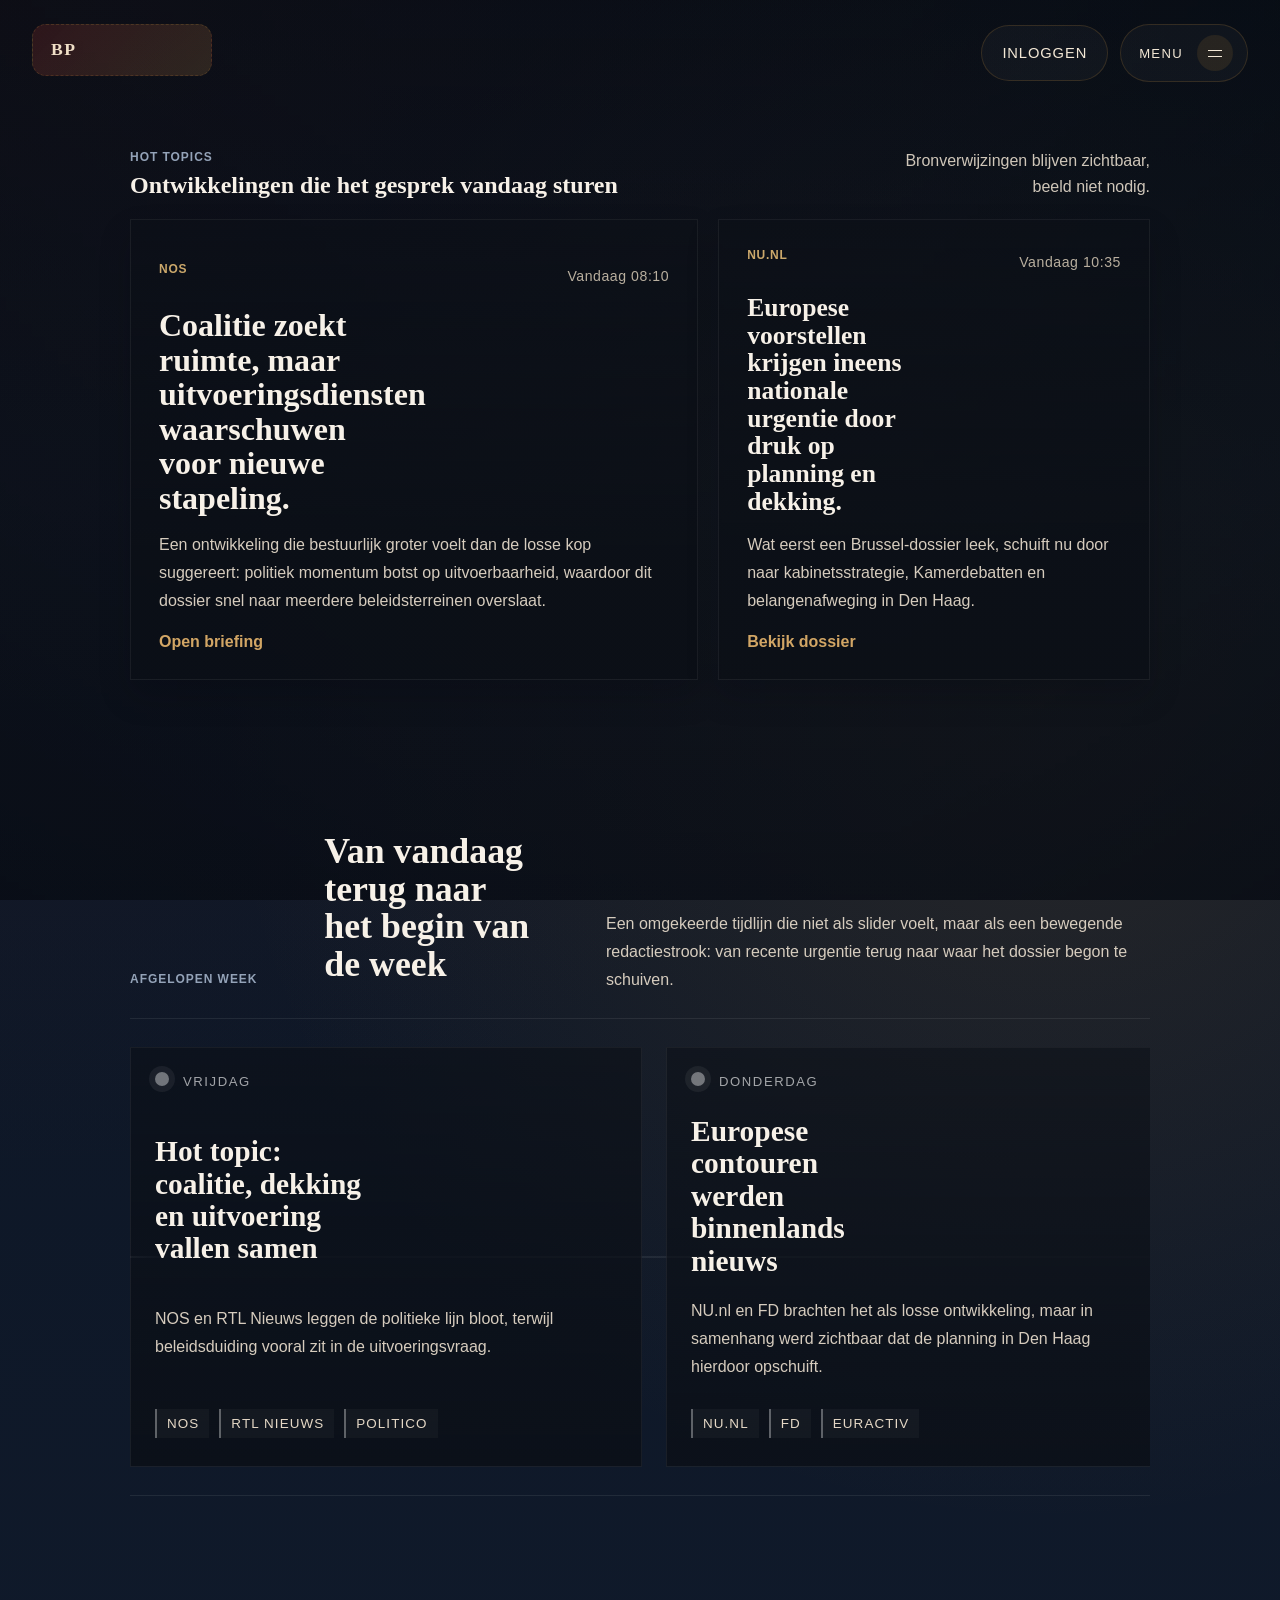
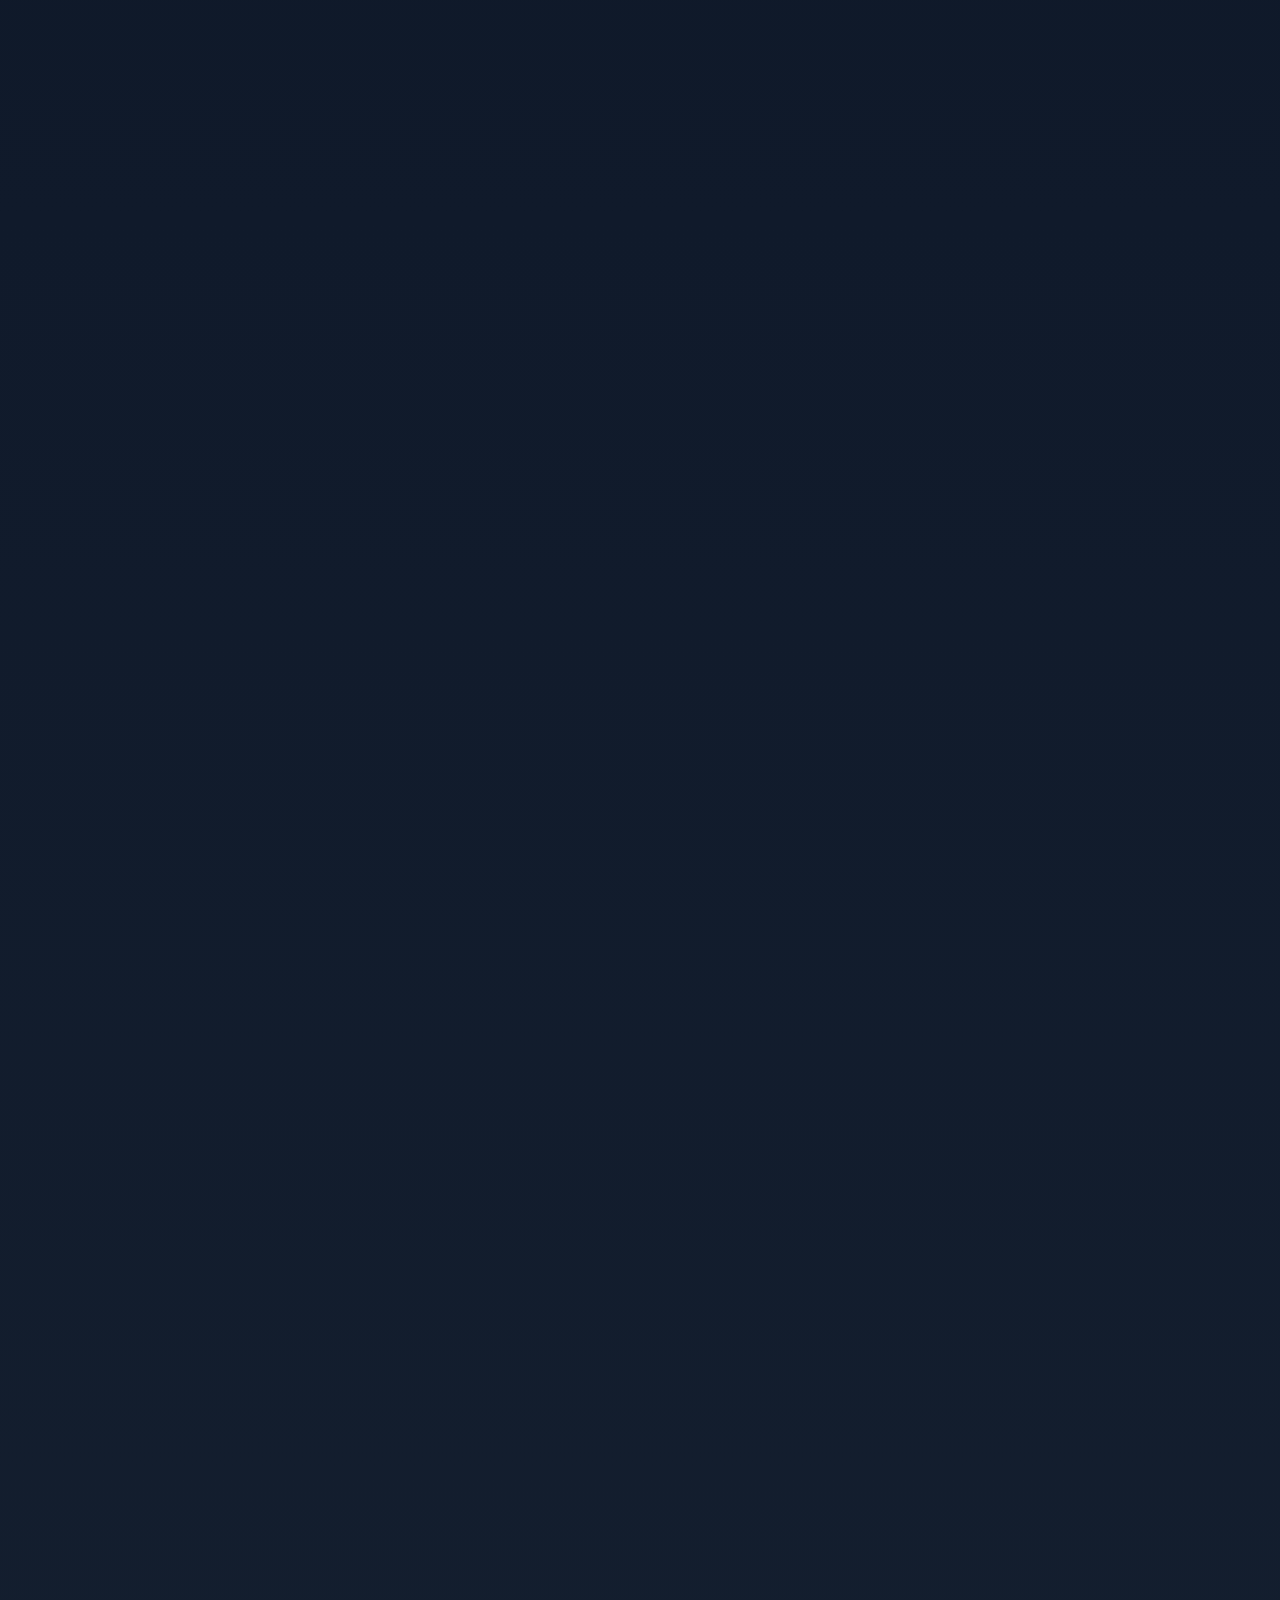
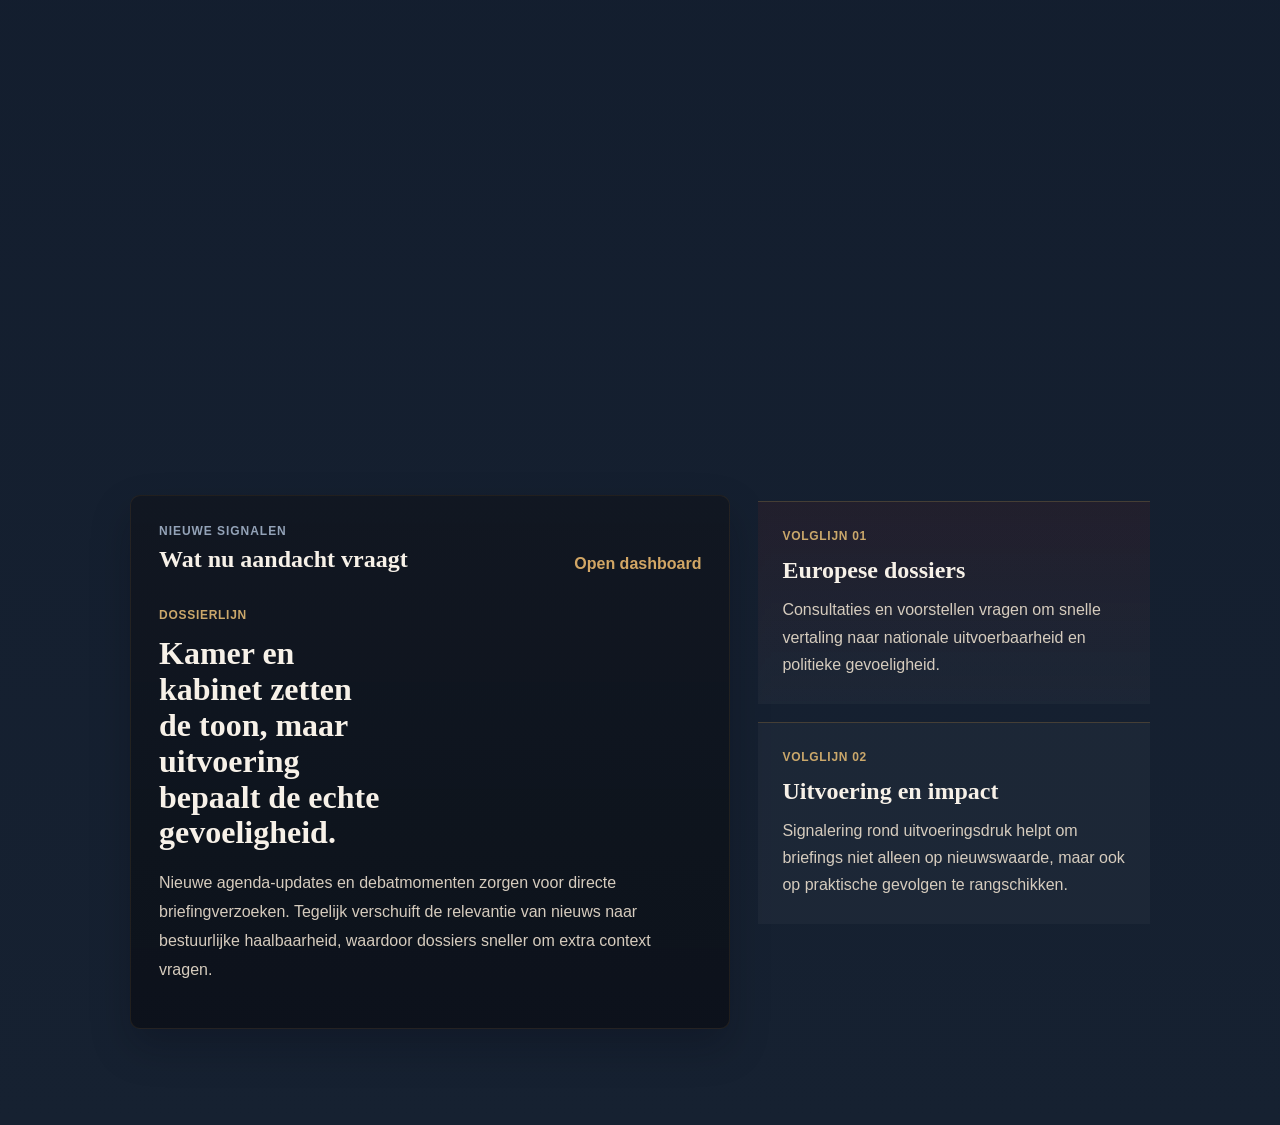
==== index.html @ 10f9e34f "Change video homepage background" ====
<!DOCTYPE html>
<html lang="nl">
<head>
    <meta charset="UTF-8">
    <meta name="viewport" content="width=device-width, initial-scale=1.0">
    <title>Beleidsbriefingplatform</title>
    <link rel="stylesheet" href="css/style.css">
</head>

<body class="homepage" data-auth="logged-out">

<div class="homepage-splash" aria-hidden="true" data-homepage-splash>
    <div class="homepage-splash-mark">B</div>
    <p class="homepage-splash-title">Beleidsbriefing</p>
    <p class="homepage-splash-subtitle">Sneller zien wat beweegt in beleid, bestuur en politiek.</p>
</div>

<div class="video-background" aria-hidden="true">
    <video class="video-background-media" autoplay muted loop playsinline>
        <source src="assets/homepage-white-interactive-background.mp4" type="video/mp4">
    </video>
</div>

<div class="homepage-topbar">
    <a class="site-logo-slot homepage-brand" href="index.html" aria-label="Home"></a>
    <div class="homepage-topbar-actions">
        <a class="topbar-link login-link" href="onboarding/" data-auth-link="logged-out">Inloggen</a>
        <a class="topbar-link" href="dashboard.html" data-auth-link="logged-in">Dashboard</a>
        <button class="menu-toggle" type="button" aria-expanded="false" aria-controls="site-menu" aria-label="Open menu" data-menu-toggle>
            <span class="menu-toggle-label">Menu</span>
            <span class="menu-toggle-icon" aria-hidden="true">
                <span></span>
                <span></span>
            </span>
        </button>
    </div>
</div>

<div class="site-menu-overlay" id="site-menu" aria-hidden="true" data-site-menu>
    <div class="site-menu-shell">
        <div class="site-menu-topbar">
            <p class="site-menu-kicker">Navigatie</p>
            <button class="site-menu-close" type="button" aria-label="Sluit menu" data-menu-close>Sluiten</button>
        </div>

        <nav class="site-menu-nav" aria-label="Hoofdmenu">
            <a href="index.html" aria-current="page">Home</a>
            <a href="dashboard.html">Dashboard</a>
            <a href="briefings/">Briefings</a>
            <a href="topics/">Thema's</a>
            <a href="about/">Over ons</a>
            <a href="onboarding/">Profiel</a>
        </nav>

        <div class="site-menu-footer">
            <p>Beleidsbriefing voor professionals die sneller verbanden willen zien.</p>
            <a class="button login-link" href="onboarding/" data-auth-link="logged-out">Inloggen</a>
            <a class="button" href="dashboard.html" data-auth-link="logged-in">Dashboard</a>
        </div>
    </div>
</div>

<div class="homepage-shell">
    <main class="homepage-main">

        <section class="hot-topics" aria-labelledby="hot-topics-heading">
            <div class="section-atmosphere" aria-hidden="true">
                <span class="section-smoke section-smoke-a"></span>
                <span class="section-smoke section-smoke-b"></span>
                <span class="section-beam section-beam-a"></span>
                <span class="section-beam section-beam-b"></span>
            </div>
            <div class="section-heading hot-topics-heading">
                <div>
                    <p class="eyebrow">Hot topics</p>
                    <h2 id="hot-topics-heading">Ontwikkelingen die het gesprek vandaag sturen</h2>
                </div>
                <p class="hot-topics-note">Bronverwijzingen blijven zichtbaar, beeld niet nodig.</p>
            </div>

            <div class="hot-topics-grid">
                <article class="hot-topic hot-topic-primary">
                    <div class="hot-topic-meta">
                        <span class="card-tag">NOS</span>
                        <span class="source-time">Vandaag 08:10</span>
                    </div>
                    <h3>Coalitie zoekt ruimte, maar uitvoeringsdiensten waarschuwen voor nieuwe stapeling.</h3>
                    <p>
                        Een ontwikkeling die bestuurlijk groter voelt dan de losse kop suggereert:
                        politiek momentum botst op uitvoerbaarheid, waardoor dit dossier snel
                        naar meerdere beleidsterreinen overslaat.
                    </p>
                    <a href="briefings/">Open briefing</a>
                </article>

                <article class="hot-topic">
                    <div class="hot-topic-meta">
                        <span class="card-tag">NU.nl</span>
                        <span class="source-time">Vandaag 10:35</span>
                    </div>
                    <h3>Europese voorstellen krijgen ineens nationale urgentie door druk op planning en dekking.</h3>
                    <p>
                        Wat eerst een Brussel-dossier leek, schuift nu door naar kabinetsstrategie,
                        Kamerdebatten en belangenafweging in Den Haag.
                    </p>
                    <a class="text-link" href="topics/">Bekijk dossier</a>
                </article>
            </div>
        </section>

        <section class="week-timeline-section" aria-labelledby="week-timeline-heading" data-horizontal-section>
            <div class="section-atmosphere section-atmosphere-timeline" aria-hidden="true">
                <span class="section-smoke section-smoke-c"></span>
                <span class="section-smoke section-smoke-d"></span>
                <span class="section-beam section-beam-c"></span>
                <span class="section-beam section-beam-d"></span>
            </div>
            <div class="week-timeline-sticky">
                <div class="week-timeline-intro">
                    <p class="eyebrow">Afgelopen week</p>
                    <h2 id="week-timeline-heading">Van vandaag terug naar het begin van de week</h2>
                    <p>
                        Een omgekeerde tijdlijn die niet als slider voelt, maar als een bewegende
                        redactiestrook: van recente urgentie terug naar waar het dossier begon te schuiven.
                    </p>
                </div>

                <div class="week-timeline-window">
                    <div class="week-timeline-track" data-horizontal-track>
                        <article class="timeline-day timeline-day-current">
                            <span class="timeline-day-label">Vrijdag</span>
                            <h3>Hot topic: coalitie, dekking en uitvoering vallen samen</h3>
                            <p>
                                NOS en RTL Nieuws leggen de politieke lijn bloot, terwijl beleidsduiding
                                vooral zit in de uitvoeringsvraag.
                            </p>
                            <ul class="timeline-sources">
                                <li>NOS</li>
                                <li>RTL Nieuws</li>
                                <li>Politico</li>
                            </ul>
                        </article>

                        <article class="timeline-day">
                            <span class="timeline-day-label">Donderdag</span>
                            <h3>Europese contouren werden binnenlands nieuws</h3>
                            <p>
                                NU.nl en FD brachten het als losse ontwikkeling, maar in samenhang
                                werd zichtbaar dat de planning in Den Haag hierdoor opschuift.
                            </p>
                            <ul class="timeline-sources">
                                <li>NU.nl</li>
                                <li>FD</li>
                                <li>Euractiv</li>
                            </ul>
                        </article>

                        <article class="timeline-day">
                            <span class="timeline-day-label">Woensdag</span>
                            <h3>Nieuwe cijfers veranderden de politieke toon van het debat</h3>
                            <p>
                                Niet de cijfers zelf, maar de interpretatie ervan zorgde voor
                                een ander frame in media, Kamer en departementen.
                            </p>
                            <ul class="timeline-sources">
                                <li>CBS</li>
                                <li>de Volkskrant</li>
                                <li>BNR</li>
                            </ul>
                        </article>

                        <article class="timeline-day">
                            <span class="timeline-day-label">Dinsdag</span>
                            <h3>Uitvoering kwam voor het eerst naar de voorgrond</h3>
                            <p>
                                Een ogenschijnlijk technische update groeide uit tot kantelpunt,
                                omdat de gevolgen voor gemeenten en uitvoering concreter werden.
                            </p>
                            <ul class="timeline-sources">
                                <li>VNG</li>
                                <li>NU.nl</li>
                                <li>NRC</li>
                            </ul>
                        </article>

                        <article class="timeline-day">
                            <span class="timeline-day-label">Maandag</span>
                            <h3>De eerste signalen zaten nog verstopt in verspreide berichtgeving</h3>
                            <p>
                                Los van elkaar klein, maar samen het begin van een dossierbeweging
                                die pas later in de week echt zichtbaar werd.
                            </p>
                            <ul class="timeline-sources">
                                <li>ANP</li>
                                <li>NOS</li>
                                <li>EU Observer</li>
                            </ul>
                        </article>
                    </div>
                </div>
            </div>
        </section>

        <section class="coverage-layout" aria-labelledby="updates-heading">
            <div class="coverage-main content-panel">
                <div class="section-heading">
                    <div>
                        <p class="eyebrow">Nieuwe signalen</p>
                        <h2 id="updates-heading">Wat nu aandacht vraagt</h2>
                    </div>
                    <a class="text-link" href="dashboard.html">Open dashboard</a>
                </div>

                <article class="coverage-feature">
                    <span class="card-tag">Dossierlijn</span>
                    <h3>Kamer en kabinet zetten de toon, maar uitvoering bepaalt de echte gevoeligheid.</h3>
                    <p>
                        Nieuwe agenda-updates en debatmomenten zorgen voor directe briefingverzoeken.
                        Tegelijk verschuift de relevantie van nieuws naar bestuurlijke haalbaarheid,
                        waardoor dossiers sneller om extra context vragen.
                    </p>
                </article>
            </div>

            <aside class="coverage-rail" aria-label="Volglijnen">
                <article class="rail-item rail-item-accent">
                    <span class="card-tag">Volglijn 01</span>
                    <h3>Europese dossiers</h3>
                    <p>
                        Consultaties en voorstellen vragen om snelle vertaling naar nationale
                        uitvoerbaarheid en politieke gevoeligheid.
                    </p>
                </article>

                <article class="rail-item">
                    <span class="card-tag">Volglijn 02</span>
                    <h3>Uitvoering en impact</h3>
                    <p>
                        Signalering rond uitvoeringsdruk helpt om briefings niet alleen op
                        nieuwswaarde, maar ook op praktische gevolgen te rangschikken.
                    </p>
                </article>
            </aside>
        </section>

    </main>
</div>

<aside class="personal-sidebar floating-feed-panel" aria-hidden="true" data-feed-panel>
    <div class="sidebar-header">
        <div>
            <p class="eyebrow">Persoonlijke modus</p>
            <h2>Jouw feed</h2>
        </div>
        <button class="icon-button" type="button" aria-label="Zijbalk sluiten" data-feed-close>Sluiten</button>
    </div>

    <section class="sidebar-section">
        <h3>Filters</h3>
        <div class="filter-pills">
            <button type="button" class="pill active">Klimaat</button>
            <button type="button" class="pill">Zorg</button>
            <button type="button" class="pill">Digitale overheid</button>
            <button type="button" class="pill">Europa</button>
        </div>
    </section>

    <section class="sidebar-section">
        <h3>Snelle briefing</h3>
        <p>Start direct een compacte briefing op basis van je laatst gevolgde dossiers.</p>
        <a class="button" href="briefings/">Maak snelle briefing</a>
    </section>

    <section class="sidebar-section">
        <h3>Persoonlijke signalen</h3>
        <ul class="sidebar-list">
            <li>3 nieuwe updates over circulaire economie</li>
            <li>1 Kamerbrief gemarkeerd als hoge prioriteit</li>
            <li>2 Europese consultaties sluiten deze week</li>
        </ul>
    </section>
</aside>

<script src="js/app.js"></script>
</body>
</html>
---- css/style.css ----
/* ===== Base ===== */

* {
    box-sizing: border-box;
}

body {
    font-family: Arial, Helvetica, sans-serif;
    margin: 0;
    background-color: #f5f7fa;
    color: #0f172a;
}

main {
    max-width: 1100px;
    margin: 0 auto;
    padding: 40px;
}

/* ===== Header / Navigation ===== */

header {
    background-color: rgba(15, 23, 42, 0.82);
    color: white;
    padding: 18px 40px;
}

.site-header {
    position: sticky;
    top: 0;
    z-index: 20;
    backdrop-filter: blur(14px);
    -webkit-backdrop-filter: blur(14px);
    border-bottom: 1px solid rgba(148, 163, 184, 0.18);
    box-shadow: 0 10px 30px rgba(15, 23, 42, 0.16);
}

.site-header-inner {
    max-width: 1280px;
    margin: 0 auto;
    display: flex;
    justify-content: space-between;
    gap: 24px;
    align-items: center;
    flex-wrap: wrap;
}

.site-logo-slot,
.header-actions {
    flex: 0 0 180px;
}

.site-logo-slot {
    display: block;
    width: 180px;
    height: 52px;
    border-radius: 14px;
    border: 1px dashed rgba(148, 163, 184, 0.24);
    background: rgba(255, 255, 255, 0.04);
}

header h1 {
    margin: 0;
}

.main-nav {
    flex: 1 1 420px;
    display: flex;
    flex-wrap: wrap;
    justify-content: center;
    gap: 18px;
    margin-top: 0;
}

.main-nav a {
    color: #dbe7f7;
    text-decoration: none;
    font-weight: 500;
    padding: 8px 0;
    position: relative;
}

.main-nav a::after {
    content: "";
    position: absolute;
    left: 0;
    right: 0;
    bottom: 2px;
    height: 1px;
    background: rgba(191, 219, 254, 0.9);
    transform: scaleX(0);
    transform-origin: center;
    transition: transform 0.2s ease;
}

.main-nav a:hover::after,
.main-nav a[aria-current="page"]::after {
    transform: scaleX(1);
}

.header-actions {
    display: flex;
    align-items: center;
    justify-content: flex-end;
    gap: 12px;
}

.eyebrow {
    margin: 0 0 8px;
    text-transform: uppercase;
    letter-spacing: 0.08em;
    font-size: 12px;
    font-weight: 700;
    color: #94a3b8;
}

/* ===== Buttons ===== */

.button {
    display: inline-block;
    background: #0f172a;
    color: white;
    padding: 12px 20px;
    border-radius: 999px;
    text-decoration: none;
    margin-right: 10px;
    border: 1px solid transparent;
    transition: transform 0.2s ease, box-shadow 0.2s ease, background-color 0.2s ease, border-color 0.2s ease;
}

.button.secondary {
    background: rgba(255, 255, 255, 0.08);
    border-color: rgba(148, 163, 184, 0.28);
    color: #e2e8f0;
}

.button:hover {
    transform: translateY(-1px);
    box-shadow: 0 14px 30px rgba(15, 23, 42, 0.12);
}

button.button {
    border: 0;
    cursor: pointer;
    font: inherit;
}

.icon-button {
    border: 0;
    background: transparent;
    color: #2563eb;
    font: inherit;
    cursor: pointer;
    padding: 0;
}

/* ===== Hero Section ===== */

.hero {
    padding: 60px;
    background: white;
    border-radius: 24px;
    margin-bottom: 40px;
}

.hero h2 {
    font-size: 36px;
    margin-top: 0;
    margin-bottom: 15px;
}

.hero p {
    max-width: 700px;
    line-height: 1.5;
}

.hero-buttons {
    margin-top: 20px;
}

/* ===== Features Section ===== */

.features {
    margin-bottom: 40px;
}

.features h2 {
    margin-bottom: 25px;
}

.feature-grid {
    display: grid;
    grid-template-columns: repeat(2, 1fr);
    gap: 25px;
}

.feature {
    background: white;
    padding: 25px;
    border-radius: 10px;
}

.feature h3 {
    margin-top: 0;
}

.about-lede {
    font-size: 1.05rem;
    line-height: 1.75;
    color: #334155;
}

.about-grid {
    display: grid;
    grid-template-columns: repeat(2, minmax(0, 1fr));
    gap: 24px;
    margin-bottom: 40px;
}

.about-card {
    background: white;
    padding: 28px;
    border-radius: 18px;
    border: 1px solid #e2e8f0;
    box-shadow: 0 16px 30px rgba(15, 23, 42, 0.05);
}

.about-card h3 {
    margin-top: 0;
    margin-bottom: 14px;
}

.about-card p {
    margin: 0;
    line-height: 1.7;
    color: #475569;
}

.about-note {
    display: inline-flex;
    align-items: center;
    padding: 8px 14px;
    border-radius: 999px;
    background: #dbeafe;
    color: #1d4ed8;
    font-size: 0.95rem;
    font-weight: 700;
}

/* ===== How It Works ===== */

.how-it-works {
    background: white;
    padding: 40px;
    border-radius: 10px;
    margin-bottom: 40px;
}

.how-it-works h2 {
    margin-top: 0;
}

.how-it-works ol {
    padding-left: 20px;
    line-height: 1.7;
}

/* ===== Call To Action ===== */

.cta {
    background: white;
    padding: 50px;
    border-radius: 10px;
    text-align: center;
    margin-bottom: 40px;
}

.cta h2 {
    margin-top: 0;
}

/* ===== Homepage Layout ===== */

.homepage {
    background:
        radial-gradient(circle at top left, rgba(122, 46, 46, 0.16), transparent 26%),
        radial-gradient(circle at 82% 16%, rgba(176, 126, 55, 0.16), transparent 22%),
        linear-gradient(180deg, #0b1422 0%, #101a2b 42%, #162131 100%);
    color: #e8e1d6;
    min-height: 100vh;
    overflow-x: hidden;
}

.homepage::before {
    content: "";
    position: fixed;
    inset: 0;
    pointer-events: none;
    background:
        linear-gradient(90deg, rgba(255, 255, 255, 0.018) 0, rgba(255, 255, 255, 0.018) 1px, transparent 1px, transparent 56px),
        linear-gradient(180deg, rgba(255, 255, 255, 0.012) 0, rgba(255, 255, 255, 0.012) 1px, transparent 1px, transparent 56px);
    opacity: 0.28;
    z-index: 0;
}

.homepage > * {
    position: relative;
    z-index: 1;
}

.video-background {
    position: fixed;
    inset: 0;
    z-index: 0;
    pointer-events: none;
    overflow: hidden;
}

.video-background::after {
    content: "";
    position: absolute;
    inset: 0;
    background:
        linear-gradient(180deg, rgba(6, 10, 16, 0.58) 0%, rgba(8, 13, 21, 0.62) 24%, rgba(10, 16, 25, 0.66) 56%, rgba(8, 12, 20, 0.74) 100%),
        linear-gradient(90deg, rgba(5, 9, 15, 0.22) 0%, rgba(5, 9, 15, 0.1) 30%, rgba(5, 9, 15, 0.1) 70%, rgba(5, 9, 15, 0.24) 100%);
}

.video-background-media {
    width: 100%;
    height: 100%;
    object-fit: cover;
    object-position: center center;
    filter: saturate(0.2) brightness(0.74) contrast(1.02);
    transform: scale(1.04);
}

.homepage-splash {
    position: fixed;
    inset: 0;
    z-index: 80;
    display: flex;
    align-items: center;
    justify-content: center;
    flex-direction: column;
    gap: 14px;
    background:
        radial-gradient(circle at 50% 35%, rgba(176, 126, 55, 0.14), transparent 20%),
        linear-gradient(180deg, #09111d 0%, #111a29 100%);
    transition: opacity 0.9s ease, visibility 0.9s ease;
}

.homepage-splash.is-hidden {
    opacity: 0;
    visibility: hidden;
}

.homepage-splash-mark {
    width: 96px;
    height: 96px;
    display: flex;
    align-items: center;
    justify-content: center;
    border-radius: 20px;
    font-size: 52px;
    font-weight: 700;
    color: #f8f3eb;
    background: linear-gradient(135deg, #6b1f1f 0%, #b07e37 100%);
    box-shadow: 0 0 0 1px rgba(255, 244, 230, 0.08), 0 26px 60px rgba(0, 0, 0, 0.35);
    animation: splashPulse 1.8s ease-in-out infinite;
}

.homepage-splash-title,
.homepage-splash-subtitle {
    margin: 0;
}

.homepage-splash-title {
    font-size: clamp(1.8rem, 5vw, 2.8rem);
    font-weight: 700;
    letter-spacing: -0.03em;
    color: #f7f1e8;
    font-family: Georgia, "Times New Roman", serif;
}

.homepage-splash-subtitle {
    max-width: 32rem;
    text-align: center;
    color: rgba(232, 225, 214, 0.82);
    line-height: 1.6;
}

.homepage-shell {
    max-width: 1280px;
    padding: 108px 40px 56px;
    display: flex;
    gap: 24px;
    align-items: flex-start;
}

.homepage-main {
    flex: 1;
    min-width: 0;
}

.hero-home {
    display: grid;
    grid-template-columns: minmax(0, 1.45fr) minmax(280px, 0.75fr);
    gap: 52px;
    align-items: end;
    padding: 84px 64px;
    min-height: 520px;
    border: 1px solid rgba(190, 167, 132, 0.16);
    border-radius: 18px;
    background:
        linear-gradient(135deg, rgba(20, 28, 41, 0.98) 0%, rgba(12, 18, 28, 1) 68%, rgba(10, 15, 24, 1) 100%);
    box-shadow: 0 30px 80px rgba(3, 9, 19, 0.45);
    position: relative;
    overflow: hidden;
}

.hero-home::after {
    content: "";
    position: absolute;
    left: 64px;
    top: 56px;
    width: 120px;
    height: 1px;
    background: rgba(176, 126, 55, 0.55);
    pointer-events: none;
}

.hero-copy {
    max-width: 700px;
    display: flex;
    flex-direction: column;
    justify-content: center;
    padding-right: 20px;
}

.hero-home .eyebrow {
    color: #cba86b;
    margin-bottom: 18px;
    letter-spacing: 0.16em;
}

.hero-home h2 {
    font-size: clamp(2.8rem, 4.4vw, 4.5rem);
    line-height: 1.05;
    letter-spacing: -0.035em;
    max-width: 11ch;
    margin-bottom: 24px;
    color: #f7f1e8;
    font-family: Georgia, "Times New Roman", serif;
    font-weight: 700;
}

.hero-home p {
    font-size: 1.1rem;
    line-height: 1.75;
    color: rgba(232, 225, 214, 0.8);
    margin: 0;
    max-width: 42rem;
}

.hero-buttons {
    display: flex;
    flex-wrap: wrap;
    gap: 14px;
    margin-top: 30px;
}

.hero-buttons .button {
    margin-right: 0;
}

.hero-buttons .button.secondary {
    background: rgba(255, 248, 240, 0.03);
    color: #f3e8d6;
    border-color: rgba(176, 126, 55, 0.22);
}

.hero-signal-strip {
    display: flex;
    flex-wrap: wrap;
    gap: 12px;
    margin-top: 26px;
}

.hero-signal-strip span {
    display: inline-flex;
    align-items: center;
    padding: 9px 14px;
    border-radius: 4px;
    background: rgba(255, 248, 240, 0.035);
    border-left: 2px solid rgba(176, 126, 55, 0.75);
    color: #e6d8c4;
    font-size: 0.88rem;
    text-transform: uppercase;
    letter-spacing: 0.08em;
}

.hero-notes {
    display: grid;
    gap: 18px;
    align-self: stretch;
}

.briefing-note {
    align-self: end;
    padding: 30px 28px 34px;
    border-left: 1px solid rgba(176, 126, 55, 0.3);
    background: linear-gradient(180deg, rgba(26, 20, 19, 0.58) 0%, rgba(23, 28, 37, 0.9) 100%);
    position: relative;
}

.briefing-note::before {
    content: "";
    position: absolute;
    left: 0;
    top: 16px;
    bottom: 16px;
    width: 3px;
    background: linear-gradient(180deg, rgba(176, 126, 55, 0.9) 0%, rgba(107, 31, 31, 0.55) 100%);
}

.briefing-note h3 {
    margin: 0 0 18px;
    font-family: Georgia, "Times New Roman", serif;
    font-size: clamp(1.7rem, 2vw, 2.3rem);
    line-height: 1.16;
    color: #f7f1e8;
}

.briefing-note p {
    color: #d6ccbe;
}

.hero-metrics {
    margin: 0;
    display: grid;
    gap: 12px;
}

.hero-metrics div {
    padding: 18px 20px;
    border-radius: 10px;
    background: rgba(14, 20, 30, 0.88);
    border: 1px solid rgba(176, 126, 55, 0.12);
    backdrop-filter: blur(6px);
    box-shadow: inset 0 1px 0 rgba(255, 248, 240, 0.02);
}

.hero-metrics dt {
    font-size: 0.82rem;
    font-weight: 700;
    text-transform: uppercase;
    letter-spacing: 0.08em;
    color: #cba86b;
    margin-bottom: 6px;
}

.hero-metrics dd {
    margin: 0;
    color: #ece3d8;
    line-height: 1.5;
    font-weight: 600;
}

.status-label {
    display: block;
    margin-bottom: 10px;
    font-size: 13px;
    font-weight: 700;
    color: #475569;
}

.status-bar {
    display: flex;
    justify-content: space-between;
    gap: 20px;
    align-items: center;
    background: rgba(18, 24, 35, 0.92);
    border: 1px solid rgba(176, 126, 55, 0.12);
    border-radius: 10px;
    padding: 22px 24px;
    margin-bottom: 24px;
    box-shadow: 0 18px 40px rgba(2, 6, 15, 0.24);
}

.status-bar p {
    max-width: 520px;
    margin: 0;
    color: #cfc6b9;
}

.editorial-ribbon {
    display: grid;
    grid-template-columns: minmax(0, 1.2fr) minmax(300px, 0.8fr);
    gap: 28px;
    margin-bottom: 28px;
    align-items: stretch;
}

.editorial-lead,
.editorial-brief {
    background: linear-gradient(180deg, rgba(20, 27, 39, 0.96) 0%, rgba(14, 19, 29, 0.98) 100%);
    border: 1px solid rgba(176, 126, 55, 0.12);
    box-shadow: 0 16px 30px rgba(2, 6, 15, 0.24);
}

.editorial-lead {
    padding: 34px 34px 38px;
    min-height: 260px;
    display: flex;
    flex-direction: column;
    justify-content: flex-end;
    position: relative;
}

.editorial-lead::before {
    content: "";
    position: absolute;
    left: 34px;
    right: 34px;
    top: 26px;
    height: 1px;
    background: linear-gradient(90deg, rgba(176, 126, 55, 0.75) 0%, rgba(176, 126, 55, 0.05) 100%);
}

.editorial-column {
    display: grid;
    grid-template-rows: 1fr 1fr;
    gap: 18px;
}

.editorial-brief {
    padding: 24px 24px 26px;
}

.editorial-lead h3,
.editorial-brief h3 {
    margin: 0 0 14px;
    font-family: Georgia, "Times New Roman", serif;
    color: #f7f1e8;
}

.editorial-lead h3 {
    font-size: clamp(2rem, 2.4vw, 2.8rem);
    line-height: 1.12;
    max-width: 14ch;
}

.editorial-brief h3 {
    font-size: 1.45rem;
    line-height: 1.2;
}

.editorial-lead p,
.editorial-brief p {
    color: #d6ccbe;
    line-height: 1.7;
}

.hot-topics {
    margin-bottom: 34px;
    position: relative;
    isolation: isolate;
}

.hot-topics-heading {
    margin-bottom: 18px;
}

.hot-topics-note {
    max-width: 18rem;
    margin: 0;
    color: #cfc6b9;
    line-height: 1.6;
    text-align: right;
}

.hot-topics-grid {
    display: grid;
    grid-template-columns: minmax(0, 1.25fr) minmax(0, 0.95fr);
    gap: 20px;
    position: relative;
    z-index: 1;
}

.hot-topic {
    display: flex;
    flex-direction: column;
    justify-content: flex-end;
    min-height: 280px;
    padding: 28px;
    border: 1px solid rgba(255, 255, 255, 0.06);
    background: linear-gradient(180deg, rgba(11, 15, 22, 0.48) 0%, rgba(11, 15, 22, 0.78) 72%);
    box-shadow: 0 16px 30px rgba(2, 6, 15, 0.18);
    transition: transform 0.35s ease, border-color 0.35s ease, box-shadow 0.35s ease;
    position: relative;
    overflow: hidden;
}

.hot-topic-primary {
    min-height: 360px;
    background: linear-gradient(180deg, rgba(11, 15, 22, 0.42) 0%, rgba(11, 15, 22, 0.76) 72%);
}

.hot-topic::before,
.hot-topic::after {
    content: "";
    position: absolute;
    pointer-events: none;
}

.hot-topic::before {
    inset: auto -10% -18% auto;
    width: 220px;
    height: 220px;
    display: none;
    filter: blur(18px);
    animation: cardSmoke 12s ease-in-out infinite;
}

.hot-topic::after {
    inset: -12% auto auto -10%;
    width: 180px;
    height: 180px;
    display: none;
    filter: blur(16px);
    animation: cardSmoke 15s ease-in-out infinite reverse;
}

.hot-topic-meta {
    display: flex;
    justify-content: space-between;
    gap: 16px;
    align-items: center;
    margin-bottom: 18px;
}

.source-time {
    color: #b9af9f;
    font-size: 0.88rem;
    letter-spacing: 0.04em;
}

.hot-topic h3 {
    margin: 0 0 16px;
    font-family: Georgia, "Times New Roman", serif;
    font-size: clamp(1.8rem, 2.5vw, 3rem);
    line-height: 1.08;
    color: #f7f1e8;
    max-width: 14ch;
}

.hot-topic:not(.hot-topic-primary) h3 {
    font-size: clamp(1.55rem, 2vw, 2.2rem);
}

.hot-topic p {
    max-width: 36rem;
    margin: 0 0 18px;
    color: #d6ccbe;
    line-height: 1.75;
}

.hot-topic a {
    color: #d2a665;
    text-decoration: none;
    font-weight: 600;
}

.hot-topic:hover {
    transform: translateY(-4px);
    border-color: rgba(255, 255, 255, 0.12);
    box-shadow: 0 24px 46px rgba(2, 6, 15, 0.28);
}

.hot-topic a:hover {
    text-decoration: underline;
}

.week-timeline-section {
    position: relative;
    margin-bottom: 40px;
    isolation: isolate;
}

.week-timeline-sticky {
    position: sticky;
    top: 0;
    min-height: 100vh;
    display: grid;
    align-content: center;
    gap: 24px;
    padding: 28px 0;
}

.week-timeline-intro {
    display: flex;
    justify-content: space-between;
    gap: 28px;
    align-items: end;
}

.week-timeline-intro h2 {
    margin: 0 0 10px;
    font-family: Georgia, "Times New Roman", serif;
    font-size: clamp(2rem, 2.8vw, 3.4rem);
    line-height: 1.05;
    color: #f7f1e8;
    max-width: 12ch;
}

.week-timeline-intro p:last-child {
    max-width: 34rem;
    margin: 0;
    color: #d6ccbe;
    line-height: 1.75;
}

.week-timeline-window {
    overflow: hidden;
    border-block: 1px solid rgba(255, 255, 255, 0.08);
    padding: 28px 0;
    position: relative;
    z-index: 1;
}

.week-timeline-window::before {
    content: "";
    position: absolute;
    left: 0;
    right: 0;
    top: 50%;
    height: 1px;
    background: linear-gradient(90deg, rgba(255, 255, 255, 0.04) 0%, rgba(255, 255, 255, 0.14) 50%, rgba(255, 255, 255, 0.04) 100%);
    transform: translateY(-50%);
}

.week-timeline-window::after {
    content: "";
    position: absolute;
    top: 50%;
    left: -18%;
    width: 22%;
    height: 2px;
    background: linear-gradient(90deg, transparent 0%, rgba(255, 255, 255, 0.12) 50%, transparent 100%);
    transform: translateY(-50%);
    animation: timelinePulse 7.5s ease-in-out infinite;
    z-index: 0;
}

.week-timeline-track {
    display: flex;
    gap: 24px;
    width: max-content;
    will-change: transform;
}

.timeline-day {
    width: min(32rem, calc(100vw - 88px));
    min-height: 420px;
    padding: 26px 24px 28px;
    background: linear-gradient(180deg, rgba(11, 15, 22, 0.52) 0%, rgba(11, 15, 22, 0.78) 100%);
    border: 1px solid rgba(255, 255, 255, 0.06);
    display: flex;
    flex-direction: column;
    justify-content: space-between;
    position: relative;
    transition: transform 0.35s ease, border-color 0.35s ease;
    z-index: 1;
    overflow: hidden;
    box-shadow: none;
}

.timeline-day::before {
    content: "";
    position: absolute;
    left: 24px;
    top: 24px;
    width: 14px;
    height: 14px;
    border-radius: 50%;
    background: rgba(255, 255, 255, 0.42);
    box-shadow: 0 0 0 6px rgba(255, 255, 255, 0.06);
}

.timeline-day-current {
    background: linear-gradient(180deg, rgba(11, 15, 22, 0.58) 0%, rgba(11, 15, 22, 0.82) 100%);
}

.timeline-day::after {
    content: "";
    position: absolute;
    right: -8%;
    bottom: -14%;
    width: 180px;
    height: 180px;
    display: none;
    filter: blur(18px);
    animation: cardSmoke 13s ease-in-out infinite;
    pointer-events: none;
}

.timeline-day:hover {
    transform: translateY(-6px);
    border-color: rgba(255, 255, 255, 0.12);
}

.timeline-day-label {
    display: inline-block;
    margin-left: 28px;
    margin-bottom: 20px;
    color: rgba(255, 255, 255, 0.62);
    text-transform: uppercase;
    letter-spacing: 0.12em;
    font-size: 0.82rem;
}

.timeline-day h3 {
    margin: 0 0 14px;
    font-family: Georgia, "Times New Roman", serif;
    font-size: clamp(1.8rem, 2.3vw, 2.7rem);
    line-height: 1.1;
    color: #f7f1e8;
    max-width: 14ch;
}

.timeline-day p {
    margin: 0 0 22px;
    color: #d6ccbe;
    line-height: 1.75;
    max-width: 30rem;
}

.timeline-sources {
    display: flex;
    flex-wrap: wrap;
    gap: 10px;
    margin: 0;
    padding: 0;
    list-style: none;
}

.timeline-sources li {
    padding: 7px 10px;
    border-left: 2px solid rgba(255, 255, 255, 0.32);
    background: rgba(255, 248, 240, 0.03);
    color: #e5d8c6;
    font-size: 0.84rem;
    text-transform: uppercase;
    letter-spacing: 0.08em;
    transition: transform 0.25s ease, background-color 0.25s ease, border-color 0.25s ease;
}

.timeline-sources li:hover {
    transform: translateY(-2px);
    background: rgba(255, 248, 240, 0.06);
    border-color: rgba(255, 255, 255, 0.68);
}

.section-atmosphere {
    display: none;
}

.section-smoke,
.section-beam {
    position: absolute;
    pointer-events: none;
}

.section-smoke {
    width: 30vw;
    min-width: 260px;
    height: 30vw;
    min-height: 260px;
    filter: blur(28px);
    mix-blend-mode: screen;
    animation: sectionSmoke 16s ease-in-out infinite;
    opacity: 0.9;
}

.section-smoke-a {
    top: 2%;
    left: 8%;
    background: radial-gradient(circle, rgba(162, 46, 46, 0.34) 0%, rgba(224, 162, 76, 0.28) 36%, transparent 72%);
}

.section-smoke-b {
    top: 18%;
    right: 4%;
    background: radial-gradient(circle, rgba(86, 128, 194, 0.34) 0%, rgba(224, 162, 76, 0.24) 34%, transparent 72%);
    animation-duration: 19s;
    animation-delay: -5s;
}

.section-smoke-c {
    top: 8%;
    left: 2%;
    width: 34vw;
    height: 34vw;
    background: radial-gradient(circle, rgba(86, 128, 194, 0.3) 0%, rgba(224, 162, 76, 0.22) 34%, transparent 74%);
}

.section-smoke-d {
    bottom: 8%;
    right: 6%;
    width: 28vw;
    height: 28vw;
    background: radial-gradient(circle, rgba(162, 46, 46, 0.34) 0%, rgba(122, 46, 46, 0.22) 38%, transparent 74%);
    animation-duration: 18s;
    animation-delay: -8s;
}

.section-beam {
    width: 20vw;
    min-width: 180px;
    height: 140%;
    top: -12%;
    filter: blur(8px);
    opacity: 0.68;
    animation: beamSweep 14s ease-in-out infinite;
}

.section-beam-a {
    left: 18%;
    background: linear-gradient(180deg, transparent 0%, rgba(224, 162, 76, 0.26) 32%, rgba(95, 133, 187, 0.18) 60%, transparent 100%);
}

.section-beam-b {
    right: 12%;
    background: linear-gradient(180deg, transparent 0%, rgba(86, 128, 194, 0.24) 30%, rgba(224, 162, 76, 0.18) 58%, transparent 100%);
    --beam-rotation: -7deg;
    animation-duration: 17s;
}

.section-beam-c {
    left: 6%;
    background: linear-gradient(180deg, transparent 0%, rgba(224, 162, 76, 0.22) 34%, rgba(162, 46, 46, 0.16) 60%, transparent 100%);
}

.section-beam-d {
    right: 18%;
    background: linear-gradient(180deg, transparent 0%, rgba(95, 133, 187, 0.24) 30%, rgba(224, 162, 76, 0.16) 56%, transparent 100%);
    --beam-rotation: -10deg;
    animation-duration: 20s;
}

.card-tag {
    display: inline-block;
    margin-bottom: 14px;
    font-size: 12px;
    font-weight: 700;
    text-transform: uppercase;
    letter-spacing: 0.06em;
    color: #cba86b;
}

.editorial-lead h3,
.editorial-brief h3,
.coverage-feature h3,
.rail-item h3,
.sidebar-section h3,
.personal-sidebar h2 {
    margin-top: 0;
}

.editorial-lead p,
.editorial-brief p,
.coverage-feature p,
.rail-item p,
.sidebar-section p,
.sidebar-list {
    color: #d6ccbe;
    line-height: 1.6;
}

.editorial-lead a,
.editorial-brief a,
.text-link {
    color: #d2a665;
    font-weight: 600;
    text-decoration: none;
}

.editorial-lead a:hover,
.editorial-brief a:hover,
.text-link:hover {
    text-decoration: underline;
}

.content-panel {
    background: linear-gradient(180deg, rgba(17, 23, 33, 0.94) 0%, rgba(13, 18, 27, 0.98) 100%);
    border-radius: 10px;
    padding: 28px;
    border: 1px solid rgba(176, 126, 55, 0.12);
    box-shadow: 0 18px 40px rgba(2, 6, 15, 0.22);
}

.section-heading {
    display: flex;
    justify-content: space-between;
    gap: 16px;
    align-items: flex-end;
    margin-bottom: 20px;
}

.section-heading h2 {
    margin: 0;
}

.coverage-layout {
    display: grid;
    grid-template-columns: minmax(0, 1.15fr) minmax(260px, 0.75fr);
    gap: 28px;
    align-items: start;
}

.coverage-main {
    min-width: 0;
}

.coverage-feature {
    padding-top: 12px;
}

.coverage-feature h3 {
    margin: 0 0 18px;
    font-family: Georgia, "Times New Roman", serif;
    font-size: clamp(2rem, 2.3vw, 2.8rem);
    line-height: 1.12;
    max-width: 14ch;
    color: #f7f1e8;
}

.coverage-feature p {
    max-width: 46rem;
    line-height: 1.8;
}

.coverage-rail {
    display: grid;
    gap: 18px;
    padding-top: 6px;
}

.rail-item {
    padding: 24px 24px 26px;
    border-top: 1px solid rgba(176, 126, 55, 0.28);
    background: rgba(255, 248, 240, 0.03);
}

.rail-item-accent {
    background: linear-gradient(180deg, rgba(107, 31, 31, 0.16) 0%, rgba(255, 248, 240, 0.03) 100%);
}

.rail-item h3 {
    margin: 0 0 12px;
    font-family: Georgia, "Times New Roman", serif;
    font-size: 1.5rem;
    color: #f7f1e8;
}

.rail-item p {
    margin: 0;
    line-height: 1.7;
}

.personal-sidebar {
    width: 320px;
    flex: 0 0 320px;
    background: linear-gradient(180deg, rgba(19, 25, 36, 0.97) 0%, rgba(13, 18, 27, 0.99) 100%);
    border: 1px solid rgba(176, 126, 55, 0.18);
    border-radius: 10px;
    padding: 22px;
    box-shadow: 0 18px 40px rgba(2, 6, 15, 0.3);
    position: sticky;
    top: 108px;
}

.personal-sidebar[aria-hidden="true"] {
    display: none;
}

.floating-feed-panel {
    position: fixed;
    right: 24px;
    bottom: 104px;
    top: auto;
    z-index: 40;
    max-width: calc(100vw - 48px);
}

.sidebar-header {
    display: flex;
    justify-content: space-between;
    gap: 12px;
    align-items: flex-start;
    margin-bottom: 18px;
}

.sidebar-section + .sidebar-section {
    margin-top: 22px;
}

.filter-pills {
    display: flex;
    flex-wrap: wrap;
    gap: 10px;
}

.pill {
    border: 1px solid rgba(176, 126, 55, 0.18);
    background: rgba(255, 248, 240, 0.03);
    color: #e8dfd2;
    border-radius: 4px;
    padding: 8px 12px;
    font: inherit;
    cursor: pointer;
}

.pill.active {
    background: rgba(176, 126, 55, 0.12);
    border-color: rgba(176, 126, 55, 0.32);
    color: #e5c28c;
}

.sidebar-list {
    margin: 0;
    padding-left: 18px;
}

body[data-auth="logged-in"] .login-link {
    display: none;
}

body[data-auth="logged-out"] [data-auth-link="logged-in"] {
    display: none;
}

body[data-auth="logged-in"] [data-auth-link="logged-out"] {
    display: none;
}

body[data-auth="logged-out"] [data-mode-panel="logged-in"] {
    display: none;
}

body[data-auth="logged-in"] [data-mode-panel="logged-out"] {
    display: none;
}

body[data-auth="logged-in"] [data-mode-panel="logged-in"] {
    display: block;
}

.homepage-topbar {
    position: fixed;
    top: 24px;
    left: 32px;
    right: 32px;
    z-index: 60;
    display: flex;
    align-items: flex-start;
    justify-content: space-between;
    gap: 20px;
    pointer-events: none;
}

.homepage-topbar-actions,
.homepage-brand {
    pointer-events: auto;
}

.homepage .site-logo-slot {
    border-color: rgba(176, 126, 55, 0.24);
    background:
        linear-gradient(135deg, rgba(107, 31, 31, 0.32) 0%, rgba(176, 126, 55, 0.18) 100%),
        rgba(255, 248, 240, 0.02);
    position: relative;
}

.homepage-brand {
    flex: 0 0 auto;
}

.homepage .site-logo-slot::after {
    content: "BP";
    position: absolute;
    left: 18px;
    top: 14px;
    color: #f0dfc7;
    font-family: Georgia, "Times New Roman", serif;
    font-size: 1.1rem;
    font-weight: 700;
    letter-spacing: 0.08em;
}

.homepage .button {
    background: linear-gradient(135deg, #6b1f1f 0%, #9d6a2b 100%);
    color: #f8f3eb;
    box-shadow: 0 16px 30px rgba(107, 31, 31, 0.24);
    border-radius: 8px;
}

.homepage .button.secondary {
    box-shadow: none;
}

.homepage .status-label,
.homepage .section-heading h2,
.homepage .content-panel h2,
.homepage .briefing-note h3,
.homepage .editorial-lead h3,
.homepage .editorial-brief h3,
.homepage .coverage-feature h3,
.homepage .rail-item h3,
.homepage .sidebar-section h3,
.homepage .personal-sidebar h2 {
    color: #f7f1e8;
    font-family: Georgia, "Times New Roman", serif;
}

.homepage .icon-button {
    color: #cba86b;
}

.homepage-topbar-actions {
    display: inline-flex;
    align-items: center;
    justify-content: flex-end;
    gap: 12px;
}

.topbar-link {
    display: inline-flex;
    align-items: center;
    min-height: 56px;
    padding: 0 20px;
    border-radius: 999px;
    border: 1px solid rgba(176, 126, 55, 0.22);
    background: rgba(255, 248, 240, 0.03);
    color: #f3e8d6;
    text-decoration: none;
    font-size: 0.92rem;
    letter-spacing: 0.06em;
    text-transform: uppercase;
}

.menu-toggle {
    display: inline-flex;
    align-items: center;
    gap: 14px;
    min-height: 56px;
    padding: 10px 14px 10px 18px;
    border: 1px solid rgba(176, 126, 55, 0.22);
    background: rgba(255, 248, 240, 0.03);
    color: #f3e8d6;
    cursor: pointer;
    font: inherit;
    border-radius: 999px;
}

.menu-toggle-label {
    text-transform: uppercase;
    letter-spacing: 0.1em;
    font-size: 0.82rem;
}

.menu-toggle-icon {
    width: 36px;
    height: 36px;
    border-radius: 50%;
    background: rgba(176, 126, 55, 0.14);
    display: inline-flex;
    flex-direction: column;
    justify-content: center;
    align-items: center;
    gap: 5px;
}

.menu-toggle-icon span {
    display: block;
    width: 14px;
    height: 1px;
    background: currentColor;
}

.site-menu-overlay {
    position: fixed;
    inset: 0;
    z-index: 70;
    background:
        radial-gradient(circle at top right, rgba(176, 126, 55, 0.12), transparent 24%),
        linear-gradient(135deg, rgba(12, 18, 28, 0.98) 0%, rgba(17, 22, 31, 0.99) 100%);
    opacity: 0;
    visibility: hidden;
    pointer-events: none;
    transition: opacity 0.35s ease, visibility 0.35s ease;
}

.site-menu-overlay.is-open {
    opacity: 1;
    visibility: visible;
    pointer-events: auto;
}

.site-menu-shell {
    min-height: 100vh;
    padding: 32px 48px 44px;
    display: grid;
    grid-template-rows: auto 1fr auto;
    gap: 32px;
    justify-items: end;
}

.site-menu-topbar {
    display: flex;
    align-items: center;
    justify-content: space-between;
    gap: 20px;
    width: 100%;
}

.site-menu-kicker {
    margin: 0;
    color: #cba86b;
    text-transform: uppercase;
    letter-spacing: 0.14em;
    font-size: 0.78rem;
}

.site-menu-close {
    border: 0;
    background: transparent;
    color: #f3e8d6;
    cursor: pointer;
    font: inherit;
    text-transform: uppercase;
    letter-spacing: 0.08em;
}

.site-menu-nav {
    display: flex;
    flex-direction: column;
    justify-content: center;
    gap: 10px;
    width: 100%;
    align-items: flex-end;
    text-align: right;
}

.site-menu-nav a {
    display: inline-block;
    width: fit-content;
    color: #f7f1e8;
    text-decoration: none;
    font-family: Georgia, "Times New Roman", serif;
    font-size: clamp(2.6rem, 6vw, 5.8rem);
    line-height: 0.98;
    letter-spacing: -0.04em;
    padding: 6px 0;
}

.site-menu-nav a:hover,
.site-menu-nav a[aria-current="page"] {
    color: #d2a665;
}

.site-menu-footer {
    display: flex;
    justify-content: space-between;
    align-items: end;
    gap: 24px;
    padding-top: 18px;
    border-top: 1px solid rgba(176, 126, 55, 0.14);
    width: 100%;
}

.site-menu-footer p {
    max-width: 32rem;
    margin: 0;
    color: #cfc6b9;
    line-height: 1.7;
    text-align: right;
    margin-left: auto;
}

body.menu-open {
    overflow: hidden;
}

@keyframes splashPulse {
    0%,
    100% {
        transform: scale(1);
        box-shadow: 0 0 0 1px rgba(255, 244, 230, 0.08), 0 26px 60px rgba(0, 0, 0, 0.35);
    }

    50% {
        transform: scale(1.04);
        box-shadow: 0 0 0 1px rgba(255, 244, 230, 0.12), 0 32px 70px rgba(176, 126, 55, 0.18);
    }
}

@keyframes ambientFloat {
    0%,
    100% {
        transform: translate3d(0, 0, 0) scale(1);
    }

    50% {
        transform: translate3d(34px, -30px, 0) scale(1.09);
    }
}

@keyframes ambientDrift {
    0% {
        transform: translate3d(-10%, 0, 0);
        opacity: 0.24;
    }

    50% {
        opacity: 0.72;
    }

    100% {
        transform: translate3d(14%, 0, 0);
        opacity: 0.24;
    }
}

@keyframes smokeDrift {
    0%,
    100% {
        transform: translate3d(0, 0, 0) scale(1);
        opacity: 0.66;
    }

    25% {
        transform: translate3d(4%, -3%, 0) scale(1.08);
        opacity: 0.9;
    }

    50% {
        transform: translate3d(-3%, 4%, 0) scale(1.14);
        opacity: 0.76;
    }

    75% {
        transform: translate3d(5%, 2%, 0) scale(1.06);
        opacity: 0.86;
    }
}

@keyframes sectionSmoke {
    0%,
    100% {
        transform: translate3d(0, 0, 0) scale(1);
        opacity: 0.6;
    }

    50% {
        transform: translate3d(4%, -3%, 0) scale(1.16);
        opacity: 1;
    }
}

@keyframes cardSmoke {
    0%,
    100% {
        transform: translate3d(0, 0, 0) scale(1);
        opacity: 0.58;
    }

    50% {
        transform: translate3d(-8%, 6%, 0) scale(1.12);
        opacity: 0.9;
    }
}

@keyframes timelinePulse {
    0% {
        transform: translate3d(0, -50%, 0);
        opacity: 0.12;
    }

    20% {
        opacity: 0.28;
    }

    100% {
        transform: translate3d(540%, -50%, 0);
        opacity: 0.12;
    }
}

@keyframes beamSweep {
    0%,
    100% {
        transform: translate3d(0, 0, 0) rotate(var(--beam-rotation));
        opacity: 0.22;
    }

    50% {
        transform: translate3d(6%, -2%, 0) rotate(calc(var(--beam-rotation) + 3deg));
        opacity: 0.42;
    }
}

/* ===== Responsive ===== */

@media (max-width: 1024px) {
    .status-bar,
    .section-heading {
        flex-direction: column;
        align-items: flex-start;
    }

    .editorial-ribbon,
    .coverage-layout,
    .hot-topics-grid {
        grid-template-columns: 1fr;
    }

    .homepage-shell {
        padding: 24px;
        padding-top: 104px;
    }

    .hero-home {
        min-height: auto;
        padding: 56px 40px;
        grid-template-columns: 1fr;
        gap: 28px;
    }

    .hero-home h2 {
        max-width: none;
    }

    .hero-signal-strip {
        margin-bottom: 4px;
    }

    .editorial-column {
        grid-template-rows: none;
    }

    .week-timeline-intro {
        flex-direction: column;
        align-items: flex-start;
    }

    .section-atmosphere {
        inset: -4% -2%;
    }

    .floating-feed-panel {
        right: 20px;
        bottom: 96px;
    }
}

@media (max-width: 720px) {
    header,
    .homepage-shell,
    main {
        padding-left: 20px;
        padding-right: 20px;
    }

    .homepage-topbar {
        top: 18px;
        left: 20px;
        right: 20px;
        gap: 12px;
    }

    .homepage-topbar-actions {
        gap: 8px;
    }

    .topbar-link {
        min-height: 48px;
        padding: 0 14px;
        font-size: 0.78rem;
    }

    .hero,
    .how-it-works,
    .cta,
    .content-panel,
    .editorial-lead,
    .editorial-brief {
        padding: 22px;
    }

    .site-header-inner {
        align-items: flex-start;
    }

    .site-logo-slot,
    .header-actions {
        flex-basis: 100%;
    }

    .header-actions {
        justify-content: flex-start;
    }

    .main-nav {
        flex-basis: 100%;
        justify-content: flex-start;
        gap: 14px;
    }

    .site-menu-shell {
        padding: 24px 20px 28px;
    }

    .site-menu-nav a {
        font-size: clamp(2.2rem, 12vw, 3.8rem);
    }

    .site-menu-footer {
        align-items: flex-start;
        flex-direction: column;
        align-items: flex-end;
    }

    .week-timeline-sticky {
        position: relative;
        min-height: auto;
        padding: 12px 0;
    }

    .timeline-day {
        width: min(26rem, calc(100vw - 40px));
        min-height: 360px;
    }

    .section-smoke,
    .section-beam {
        opacity: 0.5;
    }

    .hero-home {
        padding: 36px 24px;
    }

    .hero-home h2 {
        font-size: clamp(2.3rem, 12vw, 3.4rem);
    }

    .homepage-splash-mark {
        width: 78px;
        height: 78px;
        font-size: 42px;
    }

    .menu-toggle {
        min-height: 48px;
        padding-left: 14px;
    }

    .personal-sidebar {
        width: 100%;
        flex-basis: auto;
    }

    .floating-feed-panel {
        left: 20px;
        right: 20px;
        bottom: 88px;
        max-width: none;
    }

    .feature-grid {
        grid-template-columns: 1fr;
    }

    .about-grid {
        grid-template-columns: 1fr;
    }
}

@media (prefers-reduced-motion: reduce) {
    .homepage-splash,
    .homepage-splash-mark,
    .button,
    .hot-topic,
    .timeline-day,
    .timeline-sources li,
    .section-smoke,
    .section-beam,
    .ambient-smoke,
    .ambient-orb,
    .ambient-line,
    .ambient-beam,
    .week-timeline-window::after {
        animation: none;
        transition: none;
    }
}
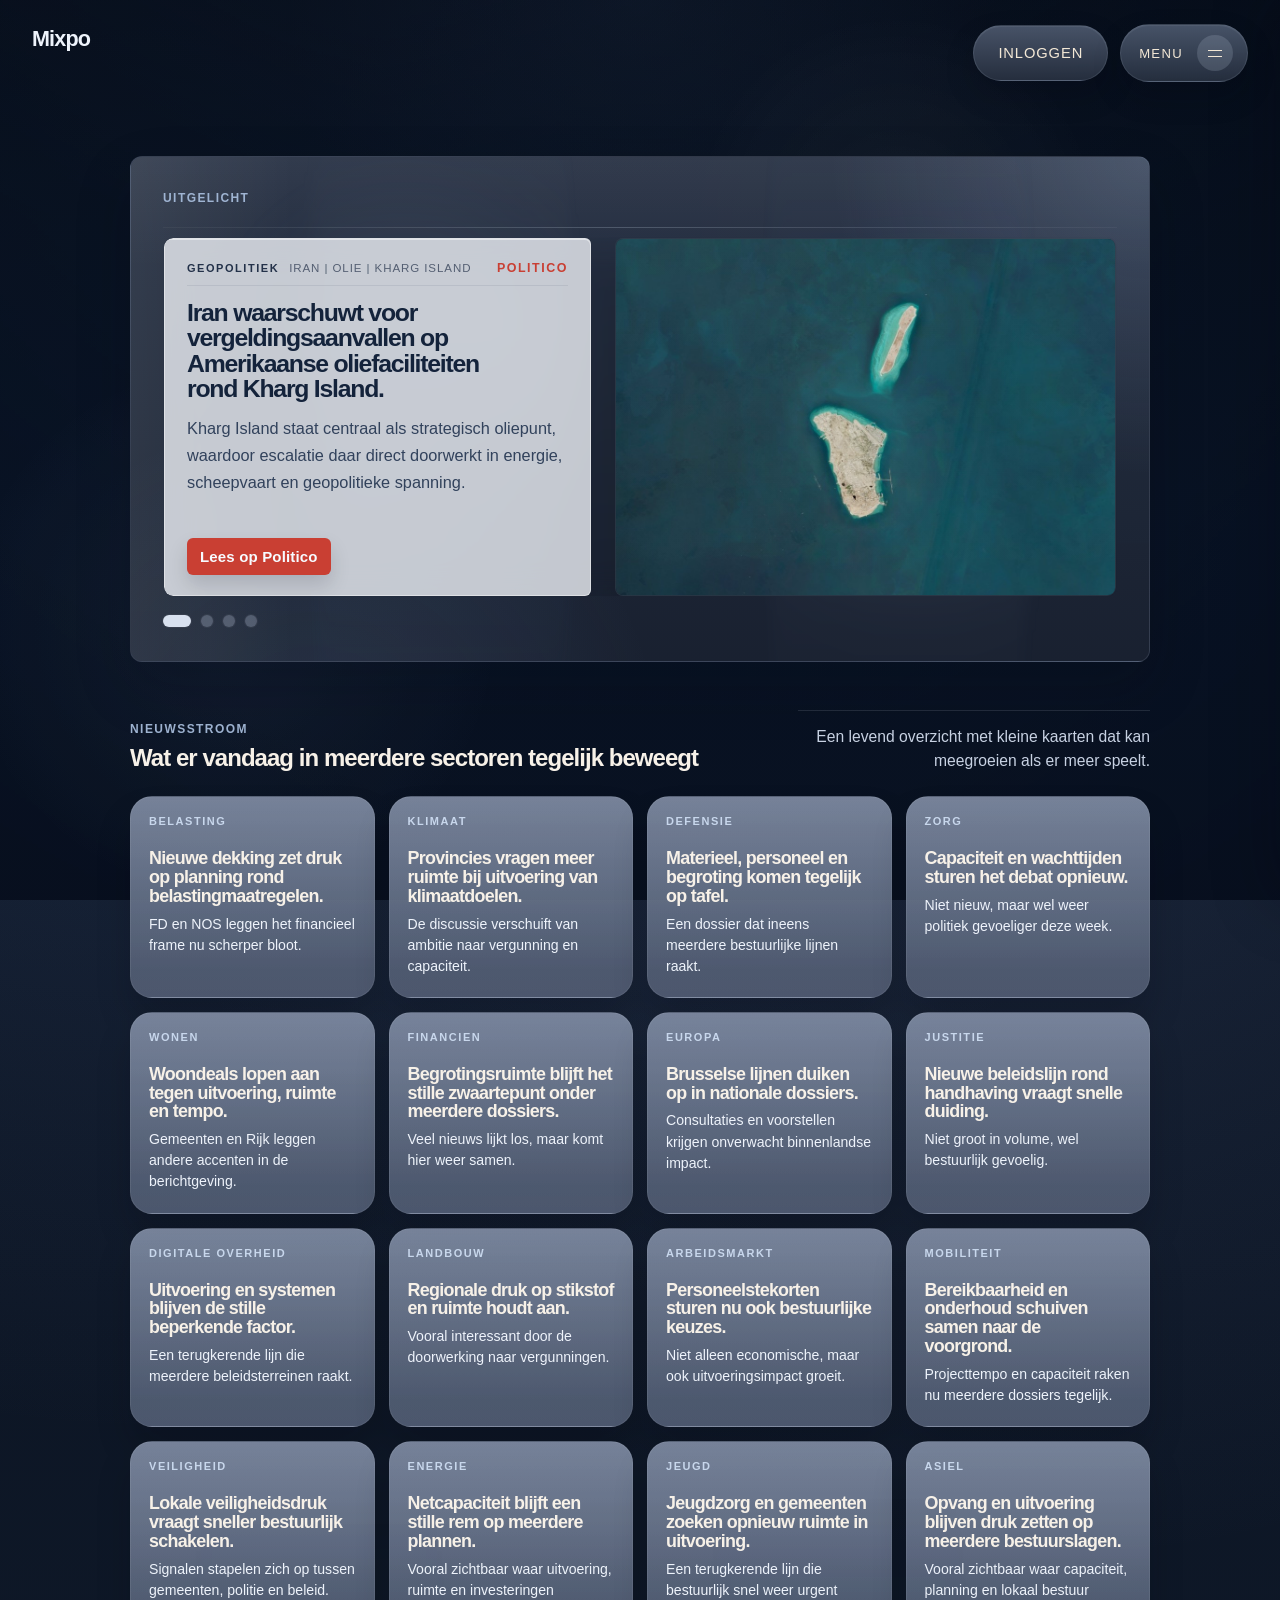
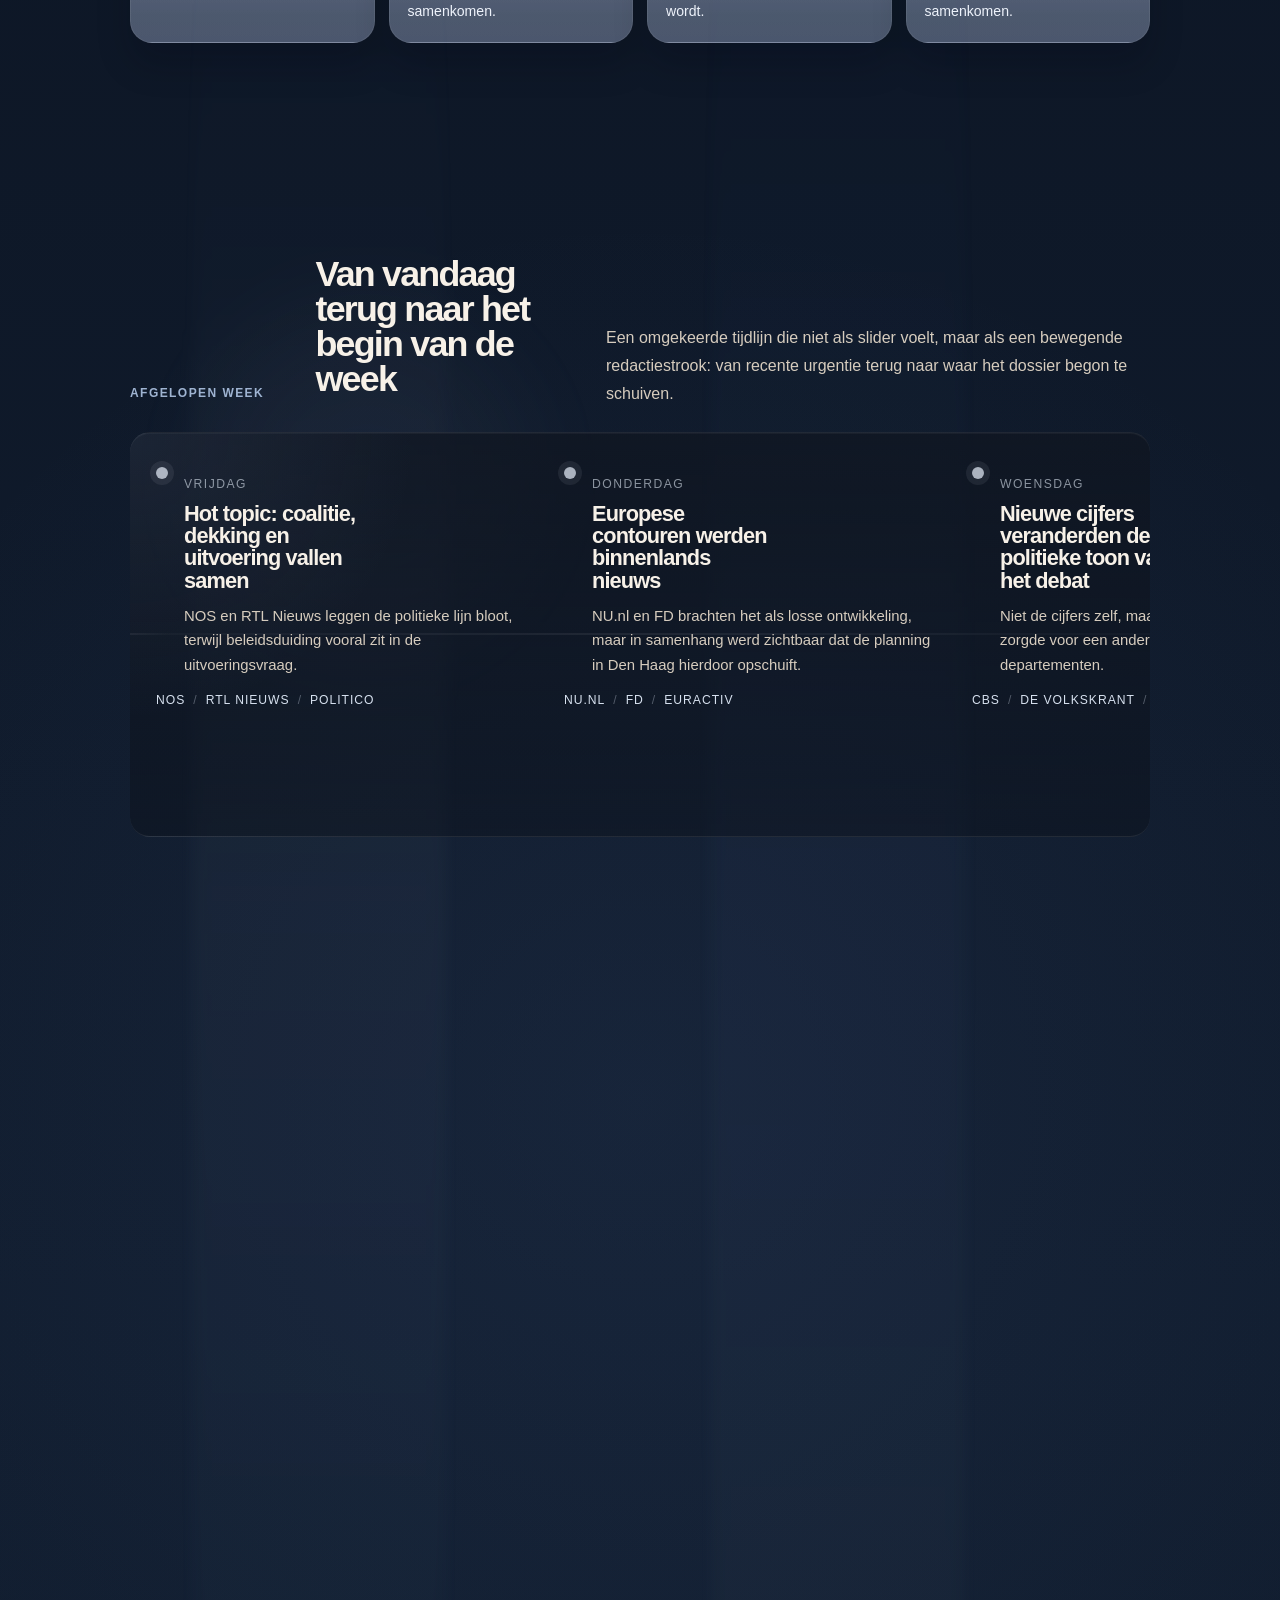
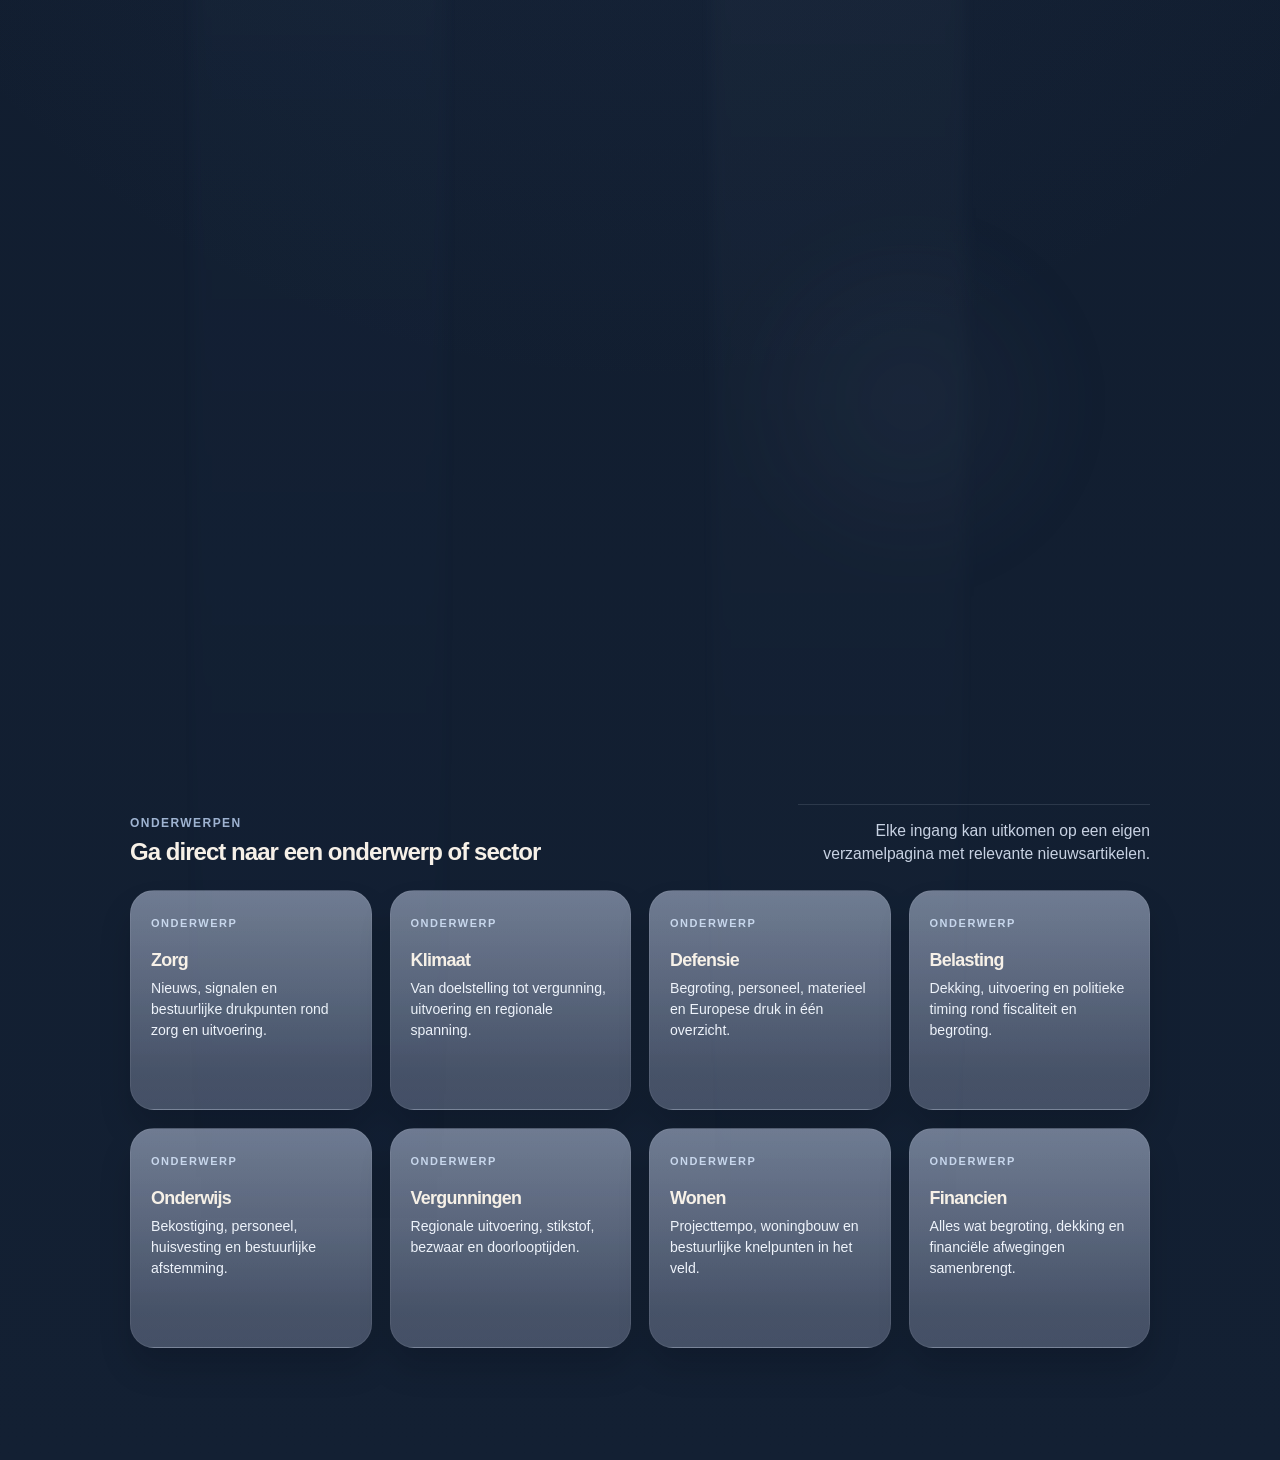
==== commit 8de84926: "Change design homepage" ====
--- a/index.html
+++ b/index.html
@@ -3,21 +3,21 @@
 <head>
     <meta charset="UTF-8">
     <meta name="viewport" content="width=device-width, initial-scale=1.0">
-    <title>Beleidsbriefingplatform</title>
+    <title>Mixpo</title>
     <link rel="stylesheet" href="css/style.css">
 </head>
 
 <body class="homepage" data-auth="logged-out">
 
 <div class="homepage-splash" aria-hidden="true" data-homepage-splash>
-    <div class="homepage-splash-mark">B</div>
-    <p class="homepage-splash-title">Beleidsbriefing</p>
+    <div class="homepage-splash-mark">M</div>
+    <p class="homepage-splash-title">Mixpo</p>
     <p class="homepage-splash-subtitle">Sneller zien wat beweegt in beleid, bestuur en politiek.</p>
 </div>
 
 <div class="video-background" aria-hidden="true">
     <video class="video-background-media" autoplay muted loop playsinline>
-        <source src="assets/homepage-white-interactive-background.mp4" type="video/mp4">
+        <source src="assets/homescreen-background-white-slow.mp4" type="video/mp4">
     </video>
 </div>
 
@@ -25,7 +25,7 @@
     <a class="site-logo-slot homepage-brand" href="index.html" aria-label="Home"></a>
     <div class="homepage-topbar-actions">
         <a class="topbar-link login-link" href="onboarding/" data-auth-link="logged-out">Inloggen</a>
-        <a class="topbar-link" href="dashboard.html" data-auth-link="logged-in">Dashboard</a>
+        <button class="topbar-link topbar-link-button" type="button" data-auth-link="logged-in" data-dashboard-toggle aria-expanded="false" aria-controls="homepage-dashboard">Dashboard</button>
         <button class="menu-toggle" type="button" aria-expanded="false" aria-controls="site-menu" aria-label="Open menu" data-menu-toggle>
             <span class="menu-toggle-label">Menu</span>
             <span class="menu-toggle-icon" aria-hidden="true">
@@ -53,7 +53,7 @@
         </nav>
 
         <div class="site-menu-footer">
-            <p>Beleidsbriefing voor professionals die sneller verbanden willen zien.</p>
+            <p>Mixpo voor professionals die sneller verbanden willen zien.</p>
             <a class="button login-link" href="onboarding/" data-auth-link="logged-out">Inloggen</a>
             <a class="button" href="dashboard.html" data-auth-link="logged-in">Dashboard</a>
         </div>
@@ -72,38 +72,264 @@
             </div>
             <div class="section-heading hot-topics-heading">
                 <div>
-                    <p class="eyebrow">Hot topics</p>
-                    <h2 id="hot-topics-heading">Ontwikkelingen die het gesprek vandaag sturen</h2>
-                </div>
-                <p class="hot-topics-note">Bronverwijzingen blijven zichtbaar, beeld niet nodig.</p>
-            </div>
-
-            <div class="hot-topics-grid">
-                <article class="hot-topic hot-topic-primary">
+                    <p class="eyebrow" id="hot-topics-heading">Uitgelicht</p>
+                </div>
+            </div>
+
+            <div class="hot-topics-rotator" data-hot-topics-rotator>
+                <div class="hot-topics-grid hot-topics-grid-quad">
+                <article class="hot-topic hot-topic-has-image hot-topic-featured-image hot-topic-kharg source-brand-politico homepage-card-persist is-active" data-hot-topic-slide>
+                    <div class="hot-topic-copy-panel">
+                        <div class="hot-topic-meta">
+                            <div class="hot-topic-meta-main">
+                                <span class="card-tag">Geopolitiek</span>
+                                <span class="hot-topic-keywords">Iran | Olie | Kharg Island</span>
+                            </div>
+                            <span class="source-time">Politico</span>
+                        </div>
+                        <h3>Iran waarschuwt voor vergeldingsaanvallen op Amerikaanse oliefaciliteiten rond Kharg Island.</h3>
+                        <p class="hot-topic-summary">
+                            Kharg Island staat centraal als strategisch oliepunt, waardoor escalatie daar
+                            direct doorwerkt in energie, scheepvaart en geopolitieke spanning.
+                        </p>
+                        <div class="hot-topic-featured-actions">
+                            <a href="https://www.politico.eu/article/iran-warns-of-retaliatory-strikes-on-us-oil-facilities-kharg-island/" target="_blank" rel="noopener noreferrer">Lees op Politico</a>
+                        </div>
+                    </div>
+                    <div class="hot-topic-figure" aria-hidden="true">
+                        <img src="assets/images/2025-10-01-00_00_2025-10-01-23_59_Sentinel-2_Kharg-Island.jpg" alt="">
+                    </div>
+                </article>
+
+                <div class="homepage-slot hot-topic-slot" data-hot-topic-slide>
+                    <article class="hot-topic homepage-card-swap slot-general">
+                        <div class="hot-topic-meta">
+                            <div class="hot-topic-meta-main">
+                                <span class="card-tag">Klimaat</span>
+                                <span class="hot-topic-keywords">Vergunningen | Planning | Regio</span>
+                            </div>
+                            <span class="source-time">NU.nl</span>
+                        </div>
+                        <h3>Klimaatmaatregelen botsen op regionale vergunningen en planning.</h3>
+                        <p class="hot-topic-summary">
+                            Het debat verschuift van ambitie naar haalbaarheid, omdat vergunningen,
+                            tempo en uitvoeringsruimte steeds zichtbaarder de agenda bepalen.
+                        </p>
+                        <div class="hot-topic-footer">
+                            <a class="text-link" href="topics/">Bekijk dossier</a>
+                        </div>
+                    </article>
+
+                    <article class="hot-topic homepage-card-personal slot-personal">
+                        <div class="hot-topic-meta">
+                            <div class="hot-topic-meta-main">
+                                <span class="card-tag">Onderwijs</span>
+                                <span class="hot-topic-keywords">Bekostiging | Personeel | Besturen</span>
+                            </div>
+                            <span class="source-time">Voor jou</span>
+                        </div>
+                        <h3>Onderwijsbesturen vragen sneller duidelijkheid over bekostiging en personeel.</h3>
+                        <p class="hot-topic-summary">
+                            Voor jouw profiel schuift dit onderwerp naar voren, omdat bekostiging,
+                            personeel en bestuurlijke afstemming hier tegelijk onder druk staan.
+                        </p>
+                        <div class="hot-topic-footer">
+                            <a class="text-link" href="briefings/">Open persoonlijke briefing</a>
+                        </div>
+                    </article>
+                </div>
+
+                <article class="hot-topic homepage-card-persist" data-hot-topic-slide>
                     <div class="hot-topic-meta">
-                        <span class="card-tag">NOS</span>
-                        <span class="source-time">Vandaag 08:10</span>
+                        <div class="hot-topic-meta-main">
+                            <span class="card-tag">Defensie</span>
+                            <span class="hot-topic-keywords">NAVO | Begroting | Europa</span>
+                        </div>
+                        <span class="source-time">RTL Nieuws</span>
                     </div>
-                    <h3>Coalitie zoekt ruimte, maar uitvoeringsdiensten waarschuwen voor nieuwe stapeling.</h3>
-                    <p>
-                        Een ontwikkeling die bestuurlijk groter voelt dan de losse kop suggereert:
-                        politiek momentum botst op uitvoerbaarheid, waardoor dit dossier snel
-                        naar meerdere beleidsterreinen overslaat.
+                    <h3>Defensie-uitgaven krijgen extra urgentie door NAVO-doelen en Europese druk.</h3>
+                    <p class="hot-topic-summary">
+                        NAVO-doelen, Europese samenwerking en begrotingsdruk vallen samen, waardoor
+                        defensie van langlopend dossier ineens naar directe prioriteit verschuift.
                     </p>
-                    <a href="briefings/">Open briefing</a>
-                </article>
-
-                <article class="hot-topic">
-                    <div class="hot-topic-meta">
-                        <span class="card-tag">NU.nl</span>
-                        <span class="source-time">Vandaag 10:35</span>
+                    <div class="hot-topic-footer">
+                        <a class="text-link" href="topics/">Bekijk dossier</a>
                     </div>
-                    <h3>Europese voorstellen krijgen ineens nationale urgentie door druk op planning en dekking.</h3>
-                    <p>
-                        Wat eerst een Brussel-dossier leek, schuift nu door naar kabinetsstrategie,
-                        Kamerdebatten en belangenafweging in Den Haag.
-                    </p>
-                    <a class="text-link" href="topics/">Bekijk dossier</a>
+                </article>
+
+                <div class="homepage-slot hot-topic-slot" data-hot-topic-slide>
+                    <article class="hot-topic homepage-card-swap slot-general">
+                        <div class="hot-topic-meta">
+                            <div class="hot-topic-meta-main">
+                                <span class="card-tag">Europa</span>
+                                <span class="hot-topic-keywords">Dekking | Europa | Timing</span>
+                            </div>
+                            <span class="source-time">FD</span>
+                        </div>
+                        <h3>Europese voorstellen schuiven door naar nationaal debat over dekking.</h3>
+                        <p class="hot-topic-summary">
+                            Wat in Brussel begint, werkt sneller door in Den Haag zodra dekking,
+                            timing en nationale uitvoerbaarheid zichtbaar beginnen te schuiven.
+                        </p>
+                        <div class="hot-topic-footer">
+                            <a class="text-link" href="topics/">Bekijk dossier</a>
+                        </div>
+                    </article>
+
+                    <article class="hot-topic homepage-card-personal slot-personal">
+                        <div class="hot-topic-meta">
+                            <div class="hot-topic-meta-main">
+                                <span class="card-tag">Vergunningen</span>
+                                <span class="hot-topic-keywords">Stikstof | Bezwaar | Termijnen</span>
+                            </div>
+                            <span class="source-time">Voor jou</span>
+                        </div>
+                        <h3>Vergunningen en stikstof schuiven omhoog door termijnen, bezwaar en uitvoering.</h3>
+                        <p class="hot-topic-summary">
+                            In jouw persoonlijke laag komt dit hoger te staan, omdat termijnen,
+                            uitvoering en bezwaarprocedures direct op jouw dossierselectie aansluiten.
+                        </p>
+                        <div class="hot-topic-footer">
+                            <a class="text-link" href="briefings/">Open persoonlijke briefing</a>
+                        </div>
+                    </article>
+                </div>
+                </div>
+
+                <div class="hot-topics-dots" aria-label="Uitgelicht navigatie">
+                    <button type="button" class="hot-topics-dot is-active" aria-label="Uitgelicht 1" data-hot-topic-dot="0"></button>
+                    <button type="button" class="hot-topics-dot" aria-label="Uitgelicht 2" data-hot-topic-dot="1"></button>
+                    <button type="button" class="hot-topics-dot" aria-label="Uitgelicht 3" data-hot-topic-dot="2"></button>
+                    <button type="button" class="hot-topics-dot" aria-label="Uitgelicht 4" data-hot-topic-dot="3"></button>
+                </div>
+            </div>
+        </section>
+
+        <section class="news-feed-section" aria-labelledby="news-feed-heading">
+            <div class="section-heading news-feed-heading">
+                <div>
+                    <p class="eyebrow">Nieuwsstroom</p>
+                    <h2 id="news-feed-heading">Wat er vandaag in meerdere sectoren tegelijk beweegt</h2>
+                </div>
+                <p class="hot-topics-note">Een levend overzicht met kleine kaarten dat kan meegroeien als er meer speelt.</p>
+            </div>
+
+            <div class="news-feed-grid">
+                <article class="news-feed-card homepage-card-persist">
+                    <span class="card-tag">Belasting</span>
+                    <h3>Nieuwe dekking zet druk op planning rond belastingmaatregelen.</h3>
+                    <p>FD en NOS leggen het financieel frame nu scherper bloot.</p>
+                </article>
+
+                <div class="homepage-slot">
+                    <article class="news-feed-card homepage-card-swap slot-general">
+                        <span class="card-tag">Klimaat</span>
+                        <h3>Provincies vragen meer ruimte bij uitvoering van klimaatdoelen.</h3>
+                        <p>De discussie verschuift van ambitie naar vergunning en capaciteit.</p>
+                    </article>
+                    <article class="news-feed-card homepage-card-personal slot-personal">
+                        <span class="card-tag">Onderwijs</span>
+                        <h3>Gemeenten en scholen zoeken sneller afstemming over huisvesting.</h3>
+                        <p>Voor jouw profiel is dit relevanter dan de algemene klimaatkaart.</p>
+                    </article>
+                </div>
+
+                <article class="news-feed-card homepage-card-persist">
+                    <span class="card-tag">Defensie</span>
+                    <h3>Materieel, personeel en begroting komen tegelijk op tafel.</h3>
+                    <p>Een dossier dat ineens meerdere bestuurlijke lijnen raakt.</p>
+                </article>
+
+                <div class="homepage-slot">
+                    <article class="news-feed-card homepage-card-swap slot-general">
+                        <span class="card-tag">Zorg</span>
+                        <h3>Capaciteit en wachttijden sturen het debat opnieuw.</h3>
+                        <p>Niet nieuw, maar wel weer politiek gevoeliger deze week.</p>
+                    </article>
+                    <article class="news-feed-card homepage-card-personal slot-personal">
+                        <span class="card-tag">Vergunningen</span>
+                        <h3>Vergunningstrajecten vertragen nieuwe plannen in meerdere regio's.</h3>
+                        <p>Juist daarom schuift deze kaart in jouw persoonlijke stand naar voren.</p>
+                    </article>
+                </div>
+
+                <article class="news-feed-card homepage-card-persist">
+                    <span class="card-tag">Wonen</span>
+                    <h3>Woondeals lopen aan tegen uitvoering, ruimte en tempo.</h3>
+                    <p>Gemeenten en Rijk leggen andere accenten in de berichtgeving.</p>
+                </article>
+
+                <article class="news-feed-card homepage-card-persist">
+                    <span class="card-tag">Financien</span>
+                    <h3>Begrotingsruimte blijft het stille zwaartepunt onder meerdere dossiers.</h3>
+                    <p>Veel nieuws lijkt los, maar komt hier weer samen.</p>
+                </article>
+
+                <div class="homepage-slot">
+                    <article class="news-feed-card homepage-card-swap slot-general">
+                        <span class="card-tag">Europa</span>
+                        <h3>Brusselse lijnen duiken op in nationale dossiers.</h3>
+                        <p>Consultaties en voorstellen krijgen onverwacht binnenlandse impact.</p>
+                    </article>
+                    <article class="news-feed-card homepage-card-personal slot-personal">
+                        <span class="card-tag">Belasting</span>
+                        <h3>Belastinguitvoering wint aan belang nu dekking en timing samenkomen.</h3>
+                        <p>Die verschuiving maakt deze kaart voor jou relevanter.</p>
+                    </article>
+                </div>
+
+                <article class="news-feed-card homepage-card-persist">
+                    <span class="card-tag">Justitie</span>
+                    <h3>Nieuwe beleidslijn rond handhaving vraagt snelle duiding.</h3>
+                    <p>Niet groot in volume, wel bestuurlijk gevoelig.</p>
+                </article>
+
+                <article class="news-feed-card homepage-card-persist">
+                    <span class="card-tag">Digitale overheid</span>
+                    <h3>Uitvoering en systemen blijven de stille beperkende factor.</h3>
+                    <p>Een terugkerende lijn die meerdere beleidsterreinen raakt.</p>
+                </article>
+
+                <article class="news-feed-card homepage-card-persist">
+                    <span class="card-tag">Landbouw</span>
+                    <h3>Regionale druk op stikstof en ruimte houdt aan.</h3>
+                    <p>Vooral interessant door de doorwerking naar vergunningen.</p>
+                </article>
+
+                <article class="news-feed-card homepage-card-persist">
+                    <span class="card-tag">Arbeidsmarkt</span>
+                    <h3>Personeelstekorten sturen nu ook bestuurlijke keuzes.</h3>
+                    <p>Niet alleen economische, maar ook uitvoeringsimpact groeit.</p>
+                </article>
+
+                <article class="news-feed-card homepage-card-persist">
+                    <span class="card-tag">Mobiliteit</span>
+                    <h3>Bereikbaarheid en onderhoud schuiven samen naar de voorgrond.</h3>
+                    <p>Projecttempo en capaciteit raken nu meerdere dossiers tegelijk.</p>
+                </article>
+
+                <article class="news-feed-card homepage-card-persist">
+                    <span class="card-tag">Veiligheid</span>
+                    <h3>Lokale veiligheidsdruk vraagt sneller bestuurlijk schakelen.</h3>
+                    <p>Signalen stapelen zich op tussen gemeenten, politie en beleid.</p>
+                </article>
+
+                <article class="news-feed-card homepage-card-persist">
+                    <span class="card-tag">Energie</span>
+                    <h3>Netcapaciteit blijft een stille rem op meerdere plannen.</h3>
+                    <p>Vooral zichtbaar waar uitvoering, ruimte en investeringen samenkomen.</p>
+                </article>
+
+                <article class="news-feed-card homepage-card-persist">
+                    <span class="card-tag">Jeugd</span>
+                    <h3>Jeugdzorg en gemeenten zoeken opnieuw ruimte in uitvoering.</h3>
+                    <p>Een terugkerende lijn die bestuurlijk snel weer urgent wordt.</p>
+                </article>
+
+                <article class="news-feed-card homepage-card-persist">
+                    <span class="card-tag">Asiel</span>
+                    <h3>Opvang en uitvoering blijven druk zetten op meerdere bestuurslagen.</h3>
+                    <p>Vooral zichtbaar waar capaciteit, planning en lokaal bestuur samenkomen.</p>
                 </article>
             </div>
         </section>
@@ -127,7 +353,7 @@
 
                 <div class="week-timeline-window">
                     <div class="week-timeline-track" data-horizontal-track>
-                        <article class="timeline-day timeline-day-current">
+                        <article class="timeline-day timeline-day-current homepage-card-persist">
                             <span class="timeline-day-label">Vrijdag</span>
                             <h3>Hot topic: coalitie, dekking en uitvoering vallen samen</h3>
                             <p>
@@ -141,49 +367,97 @@
                             </ul>
                         </article>
 
-                        <article class="timeline-day">
-                            <span class="timeline-day-label">Donderdag</span>
-                            <h3>Europese contouren werden binnenlands nieuws</h3>
-                            <p>
-                                NU.nl en FD brachten het als losse ontwikkeling, maar in samenhang
-                                werd zichtbaar dat de planning in Den Haag hierdoor opschuift.
-                            </p>
-                            <ul class="timeline-sources">
-                                <li>NU.nl</li>
-                                <li>FD</li>
-                                <li>Euractiv</li>
-                            </ul>
-                        </article>
-
-                        <article class="timeline-day">
-                            <span class="timeline-day-label">Woensdag</span>
-                            <h3>Nieuwe cijfers veranderden de politieke toon van het debat</h3>
-                            <p>
-                                Niet de cijfers zelf, maar de interpretatie ervan zorgde voor
-                                een ander frame in media, Kamer en departementen.
-                            </p>
-                            <ul class="timeline-sources">
-                                <li>CBS</li>
-                                <li>de Volkskrant</li>
-                                <li>BNR</li>
-                            </ul>
-                        </article>
-
-                        <article class="timeline-day">
-                            <span class="timeline-day-label">Dinsdag</span>
-                            <h3>Uitvoering kwam voor het eerst naar de voorgrond</h3>
-                            <p>
-                                Een ogenschijnlijk technische update groeide uit tot kantelpunt,
-                                omdat de gevolgen voor gemeenten en uitvoering concreter werden.
-                            </p>
-                            <ul class="timeline-sources">
-                                <li>VNG</li>
-                                <li>NU.nl</li>
-                                <li>NRC</li>
-                            </ul>
-                        </article>
-
-                        <article class="timeline-day">
+                        <div class="homepage-slot timeline-slot">
+                            <article class="timeline-day homepage-card-swap slot-general">
+                                <span class="timeline-day-label">Donderdag</span>
+                                <h3>Europese contouren werden binnenlands nieuws</h3>
+                                <p>
+                                    NU.nl en FD brachten het als losse ontwikkeling, maar in samenhang
+                                    werd zichtbaar dat de planning in Den Haag hierdoor opschuift.
+                                </p>
+                                <ul class="timeline-sources">
+                                    <li>NU.nl</li>
+                                    <li>FD</li>
+                                    <li>Euractiv</li>
+                                </ul>
+                            </article>
+
+                            <article class="timeline-day homepage-card-personal slot-personal">
+                                <span class="timeline-day-label">Donderdag</span>
+                                <h3>Defensie-uitgaven schuiven bij jou naar voren door NAVO- en begrotingsdruk</h3>
+                                <p>
+                                    Omdat defensie één van jouw voorkeursdossiers is, vervangt dit item
+                                    de algemene Europa-kaart in jouw volledige dashboardweergave.
+                                </p>
+                                <ul class="timeline-sources">
+                                    <li>NRC</li>
+                                    <li>Defensie</li>
+                                    <li>Politico</li>
+                                </ul>
+                            </article>
+                        </div>
+
+                        <div class="homepage-slot timeline-slot">
+                            <article class="timeline-day homepage-card-swap slot-general">
+                                <span class="timeline-day-label">Woensdag</span>
+                                <h3>Nieuwe cijfers veranderden de politieke toon van het debat</h3>
+                                <p>
+                                    Niet de cijfers zelf, maar de interpretatie ervan zorgde voor
+                                    een ander frame in media, Kamer en departementen.
+                                </p>
+                                <ul class="timeline-sources">
+                                    <li>CBS</li>
+                                    <li>de Volkskrant</li>
+                                    <li>BNR</li>
+                                </ul>
+                            </article>
+
+                            <article class="timeline-day homepage-card-personal slot-personal">
+                                <span class="timeline-day-label">Woensdag</span>
+                                <h3>Belastingmaatregelen krijgen meer gewicht door dekking, uitvoering en planning</h3>
+                                <p>
+                                    Deze plaats wordt nu gevuld met een belastingkaart omdat die themalijn
+                                    in jouw profiel belangrijker is dan de algemene cijferduiding.
+                                </p>
+                                <ul class="timeline-sources">
+                                    <li>FD</li>
+                                    <li>NOS</li>
+                                    <li>Rijksoverheid</li>
+                                </ul>
+                            </article>
+                        </div>
+
+                        <div class="homepage-slot timeline-slot">
+                            <article class="timeline-day homepage-card-swap slot-general">
+                                <span class="timeline-day-label">Dinsdag</span>
+                                <h3>Uitvoering kwam voor het eerst naar de voorgrond</h3>
+                                <p>
+                                    Een ogenschijnlijk technische update groeide uit tot kantelpunt,
+                                    omdat de gevolgen voor gemeenten en uitvoering concreter werden.
+                                </p>
+                                <ul class="timeline-sources">
+                                    <li>VNG</li>
+                                    <li>NU.nl</li>
+                                    <li>NRC</li>
+                                </ul>
+                            </article>
+
+                            <article class="timeline-day homepage-card-personal slot-personal">
+                                <span class="timeline-day-label">Dinsdag</span>
+                                <h3>Vergunningen en stikstof schuiven omhoog door regionale druk en termijnen</h3>
+                                <p>
+                                    In jouw persoonlijke stand wint deze vergunningenkaart het van de
+                                    algemene uitvoeringskaart omdat dit thema direct op jouw voorkeuren aansluit.
+                                </p>
+                                <ul class="timeline-sources">
+                                    <li>Provincies</li>
+                                    <li>BNR</li>
+                                    <li>Trouw</li>
+                                </ul>
+                            </article>
+                        </div>
+
+                        <article class="timeline-day homepage-card-persist">
                             <span class="timeline-day-label">Maandag</span>
                             <h3>De eerste signalen zaten nog verstopt in verspreide berichtgeving</h3>
                             <p>
@@ -201,84 +475,127 @@
             </div>
         </section>
 
-        <section class="coverage-layout" aria-labelledby="updates-heading">
-            <div class="coverage-main content-panel">
-                <div class="section-heading">
-                    <div>
-                        <p class="eyebrow">Nieuwe signalen</p>
-                        <h2 id="updates-heading">Wat nu aandacht vraagt</h2>
-                    </div>
-                    <a class="text-link" href="dashboard.html">Open dashboard</a>
-                </div>
-
-                <article class="coverage-feature">
-                    <span class="card-tag">Dossierlijn</span>
-                    <h3>Kamer en kabinet zetten de toon, maar uitvoering bepaalt de echte gevoeligheid.</h3>
-                    <p>
-                        Nieuwe agenda-updates en debatmomenten zorgen voor directe briefingverzoeken.
-                        Tegelijk verschuift de relevantie van nieuws naar bestuurlijke haalbaarheid,
-                        waardoor dossiers sneller om extra context vragen.
-                    </p>
-                </article>
-            </div>
-
-            <aside class="coverage-rail" aria-label="Volglijnen">
-                <article class="rail-item rail-item-accent">
-                    <span class="card-tag">Volglijn 01</span>
-                    <h3>Europese dossiers</h3>
-                    <p>
-                        Consultaties en voorstellen vragen om snelle vertaling naar nationale
-                        uitvoerbaarheid en politieke gevoeligheid.
-                    </p>
-                </article>
-
-                <article class="rail-item">
-                    <span class="card-tag">Volglijn 02</span>
-                    <h3>Uitvoering en impact</h3>
-                    <p>
-                        Signalering rond uitvoeringsdruk helpt om briefings niet alleen op
-                        nieuwswaarde, maar ook op praktische gevolgen te rangschikken.
-                    </p>
-                </article>
-            </aside>
+        <section class="topic-directory" aria-labelledby="topic-directory-heading">
+            <div class="section-heading">
+                <div>
+                    <p class="eyebrow">Onderwerpen</p>
+                    <h2 id="topic-directory-heading">Ga direct naar een onderwerp of sector</h2>
+                </div>
+                <p class="hot-topics-note">Elke ingang kan uitkomen op een eigen verzamelpagina met relevante nieuwsartikelen.</p>
+            </div>
+
+            <div class="topic-directory-grid">
+                <a class="topic-directory-card" href="topics/">
+                    <span class="card-tag">Onderwerp</span>
+                    <h3>Zorg</h3>
+                    <p>Nieuws, signalen en bestuurlijke drukpunten rond zorg en uitvoering.</p>
+                </a>
+                <a class="topic-directory-card" href="topics/">
+                    <span class="card-tag">Onderwerp</span>
+                    <h3>Klimaat</h3>
+                    <p>Van doelstelling tot vergunning, uitvoering en regionale spanning.</p>
+                </a>
+                <a class="topic-directory-card" href="topics/">
+                    <span class="card-tag">Onderwerp</span>
+                    <h3>Defensie</h3>
+                    <p>Begroting, personeel, materieel en Europese druk in één overzicht.</p>
+                </a>
+                <a class="topic-directory-card" href="topics/">
+                    <span class="card-tag">Onderwerp</span>
+                    <h3>Belasting</h3>
+                    <p>Dekking, uitvoering en politieke timing rond fiscaliteit en begroting.</p>
+                </a>
+                <a class="topic-directory-card" href="topics/">
+                    <span class="card-tag">Onderwerp</span>
+                    <h3>Onderwijs</h3>
+                    <p>Bekostiging, personeel, huisvesting en bestuurlijke afstemming.</p>
+                </a>
+                <a class="topic-directory-card" href="topics/">
+                    <span class="card-tag">Onderwerp</span>
+                    <h3>Vergunningen</h3>
+                    <p>Regionale uitvoering, stikstof, bezwaar en doorlooptijden.</p>
+                </a>
+                <a class="topic-directory-card" href="topics/">
+                    <span class="card-tag">Onderwerp</span>
+                    <h3>Wonen</h3>
+                    <p>Projecttempo, woningbouw en bestuurlijke knelpunten in het veld.</p>
+                </a>
+                <a class="topic-directory-card" href="topics/">
+                    <span class="card-tag">Onderwerp</span>
+                    <h3>Financien</h3>
+                    <p>Alles wat begroting, dekking en financiële afwegingen samenbrengt.</p>
+                </a>
+            </div>
         </section>
 
     </main>
 </div>
 
-<aside class="personal-sidebar floating-feed-panel" aria-hidden="true" data-feed-panel>
-    <div class="sidebar-header">
+<div class="homepage-dashboard-backdrop" aria-hidden="true" data-home-dashboard-backdrop></div>
+
+<aside class="homepage-dashboard-layer" id="homepage-dashboard" aria-hidden="true" data-home-dashboard>
+    <div class="homepage-dashboard-head">
         <div>
-            <p class="eyebrow">Persoonlijke modus</p>
-            <h2>Jouw feed</h2>
+            <p class="eyebrow">Persoonlijke homepage</p>
+            <h2>Jouw dashboardlaag</h2>
         </div>
-        <button class="icon-button" type="button" aria-label="Zijbalk sluiten" data-feed-close>Sluiten</button>
+        <div class="homepage-dashboard-head-actions">
+            <button class="menu-toggle homepage-dashboard-menu" type="button" aria-expanded="false" aria-controls="site-menu" aria-label="Open menu" data-menu-toggle>
+                <span class="menu-toggle-label">Menu</span>
+                <span class="menu-toggle-icon" aria-hidden="true">
+                    <span></span>
+                    <span></span>
+                </span>
+            </button>
+            <button class="site-menu-close" type="button" aria-label="Sluit dashboardlaag" data-dashboard-close>Sluiten</button>
+        </div>
     </div>
 
-    <section class="sidebar-section">
-        <h3>Filters</h3>
-        <div class="filter-pills">
-            <button type="button" class="pill active">Klimaat</button>
-            <button type="button" class="pill">Zorg</button>
-            <button type="button" class="pill">Digitale overheid</button>
-            <button type="button" class="pill">Europa</button>
-        </div>
-    </section>
-
-    <section class="sidebar-section">
-        <h3>Snelle briefing</h3>
-        <p>Start direct een compacte briefing op basis van je laatst gevolgde dossiers.</p>
-        <a class="button" href="briefings/">Maak snelle briefing</a>
-    </section>
-
-    <section class="sidebar-section">
-        <h3>Persoonlijke signalen</h3>
-        <ul class="sidebar-list">
-            <li>3 nieuwe updates over circulaire economie</li>
-            <li>1 Kamerbrief gemarkeerd als hoge prioriteit</li>
-            <li>2 Europese consultaties sluiten deze week</li>
-        </ul>
-    </section>
+    <div class="homepage-dashboard-content">
+        <section class="homepage-dashboard-lead">
+            <span class="card-tag">Nu voor jou</span>
+            <h3>Jouw gevolgde dossiers schuiven vandaag richting uitvoering, Europa en zorg.</h3>
+            <p>
+                Deze laag blijft verbonden met de algemene homepage, maar herordent wat jij ziet op basis van
+                jouw profiel, briefinggedrag en gevolgde thema's.
+            </p>
+            <div class="homepage-dashboard-actions">
+                <a class="button" href="briefings/">Open snelle briefing</a>
+                <button class="button secondary" type="button" data-dashboard-expand>Volledig dashboard</button>
+            </div>
+        </section>
+
+        <section class="homepage-dashboard-metrics" aria-label="Persoonlijke status">
+            <article class="homepage-dashboard-card">
+                <span class="card-tag">Actief</span>
+                <h3>4 thema's</h3>
+                <p>Klimaat, zorg, digitale overheid en Europa sturen jouw rangschikking vandaag.</p>
+            </article>
+            <article class="homepage-dashboard-card">
+                <span class="card-tag">Signalen</span>
+                <h3>7 updates</h3>
+                <p>Drie briefingwaardig, twee bronchecks en twee signalen met hoge beleidsimpact.</p>
+            </article>
+        </section>
+
+        <section class="homepage-dashboard-stream" aria-label="Persoonlijke signalen">
+            <article class="homepage-dashboard-item homepage-dashboard-card">
+                <span class="card-tag">Bovenaan</span>
+                <h3>Kamerbrief over uitvoering staat op jouw prioriteitenlijst</h3>
+                <p>Raakt direct aan jouw gevolgde dossiers en krijgt daarom voorrang boven algemeen nieuws.</p>
+            </article>
+            <article class="homepage-dashboard-item homepage-dashboard-card">
+                <span class="card-tag">Aansluitend</span>
+                <h3>Maak een briefing van de weeklijn die je net hebt gezien</h3>
+                <p>De persoonlijke laag kan de algemene tijdlijn meteen omzetten naar een compacte briefing.</p>
+            </article>
+            <article class="homepage-dashboard-item homepage-dashboard-card">
+                <span class="card-tag">Bronweging</span>
+                <h3>NOS, VNG en FD wegen vandaag het zwaarst mee in jouw overzicht</h3>
+                <p>Niet omdat ze algemeen het grootst zijn, maar omdat ze jouw thema's het meest raken.</p>
+            </article>
+        </section>
+    </div>
 </aside>
 
 <script src="js/app.js"></script>
--- a/css/style.css
+++ b/css/style.css
@@ -108,10 +108,10 @@
 .eyebrow {
     margin: 0 0 8px;
     text-transform: uppercase;
-    letter-spacing: 0.08em;
+    letter-spacing: 0.12em;
     font-size: 12px;
     font-weight: 700;
-    color: #94a3b8;
+    color: #9fb4d2;
 }
 
 /* ===== Buttons ===== */
@@ -281,17 +281,21 @@
 
 /* ===== Homepage Layout ===== */
 
-.homepage {
+.homepage,
+.site-theme {
     background:
-        radial-gradient(circle at top left, rgba(122, 46, 46, 0.16), transparent 26%),
-        radial-gradient(circle at 82% 16%, rgba(176, 126, 55, 0.16), transparent 22%),
-        linear-gradient(180deg, #0b1422 0%, #101a2b 42%, #162131 100%);
+        radial-gradient(circle at 12% 8%, rgba(116, 152, 222, 0.18), transparent 24%),
+        radial-gradient(circle at 82% 14%, rgba(103, 126, 179, 0.18), transparent 22%),
+        radial-gradient(circle at 50% 58%, rgba(83, 113, 168, 0.1), transparent 32%),
+        linear-gradient(180deg, #08101d 0%, #0d1625 28%, #111d2f 62%, #132033 100%);
     color: #e8e1d6;
     min-height: 100vh;
     overflow-x: hidden;
-}
-
-.homepage::before {
+    font-family: "Aptos", "Segoe UI", "Helvetica Neue", Arial, sans-serif;
+}
+
+.homepage::before,
+.site-theme::before {
     content: "";
     position: fixed;
     inset: 0;
@@ -303,7 +307,22 @@
     z-index: 0;
 }
 
-.homepage > * {
+.homepage::after,
+.site-theme::after {
+    content: "";
+    position: fixed;
+    inset: 0;
+    pointer-events: none;
+    background:
+        radial-gradient(circle at 70% 24%, rgba(255, 255, 255, 0.05) 0%, transparent 18%),
+        radial-gradient(circle at 18% 70%, rgba(164, 189, 235, 0.08) 0%, transparent 22%);
+    mix-blend-mode: screen;
+    opacity: 0.7;
+    z-index: 0;
+}
+
+.homepage > *,
+.site-theme > * {
     position: relative;
     z-index: 1;
 }
@@ -321,8 +340,11 @@
     position: absolute;
     inset: 0;
     background:
-        linear-gradient(180deg, rgba(6, 10, 16, 0.58) 0%, rgba(8, 13, 21, 0.62) 24%, rgba(10, 16, 25, 0.66) 56%, rgba(8, 12, 20, 0.74) 100%),
-        linear-gradient(90deg, rgba(5, 9, 15, 0.22) 0%, rgba(5, 9, 15, 0.1) 30%, rgba(5, 9, 15, 0.1) 70%, rgba(5, 9, 15, 0.24) 100%);
+        linear-gradient(180deg, rgba(5, 12, 24, 0.66) 0%, rgba(6, 15, 29, 0.78) 24%, rgba(7, 17, 34, 0.86) 58%, rgba(7, 15, 30, 0.92) 100%),
+        radial-gradient(circle at top center, rgba(109, 142, 204, 0.14), transparent 32%),
+        linear-gradient(90deg, rgba(6, 14, 28, 0.42) 0%, rgba(7, 15, 30, 0.16) 30%, rgba(7, 15, 30, 0.16) 70%, rgba(6, 14, 28, 0.44) 100%);
+    opacity: var(--video-overlay-opacity, 1);
+    transition: opacity 0.28s ease;
 }
 
 .video-background-media {
@@ -330,8 +352,8 @@
     height: 100%;
     object-fit: cover;
     object-position: center center;
-    filter: saturate(0.2) brightness(0.74) contrast(1.02);
-    transform: scale(1.04);
+    filter: saturate(0.42) brightness(0.68) contrast(1.08);
+    transform: scale(1.06);
 }
 
 .homepage-splash {
@@ -344,7 +366,7 @@
     flex-direction: column;
     gap: 14px;
     background:
-        radial-gradient(circle at 50% 35%, rgba(176, 126, 55, 0.14), transparent 20%),
+        radial-gradient(circle at 50% 35%, rgba(122, 145, 184, 0.16), transparent 20%),
         linear-gradient(180deg, #09111d 0%, #111a29 100%);
     transition: opacity 0.9s ease, visibility 0.9s ease;
 }
@@ -364,7 +386,7 @@
     font-size: 52px;
     font-weight: 700;
     color: #f8f3eb;
-    background: linear-gradient(135deg, #6b1f1f 0%, #b07e37 100%);
+    background: linear-gradient(135deg, #3f4c63 0%, #6f829f 100%);
     box-shadow: 0 0 0 1px rgba(255, 244, 230, 0.08), 0 26px 60px rgba(0, 0, 0, 0.35);
     animation: splashPulse 1.8s ease-in-out infinite;
 }
@@ -391,15 +413,61 @@
 
 .homepage-shell {
     max-width: 1280px;
-    padding: 108px 40px 56px;
+    padding: 116px 40px 72px;
     display: flex;
     gap: 24px;
     align-items: flex-start;
+    transition: transform 0.68s cubic-bezier(0.22, 1, 0.36, 1), opacity 0.68s ease, filter 0.68s ease;
 }
 
 .homepage-main {
     flex: 1;
     min-width: 0;
+    display: grid;
+    gap: 36px;
+}
+
+body.dashboard-open .homepage-shell,
+body.dashboard-open .homepage-topbar {
+    transform: translateX(-84px);
+}
+
+body.dashboard-open .homepage-topbar-actions {
+    opacity: 0;
+    visibility: hidden;
+    pointer-events: none;
+}
+
+body.dashboard-open:not(.dashboard-expanded) .homepage-topbar-actions {
+    display: none;
+}
+
+body.dashboard-open .homepage-shell {
+    opacity: 0.72;
+    filter: saturate(0.9);
+}
+
+body.dashboard-expanded .homepage-shell,
+body.dashboard-expanded .homepage-topbar {
+    transform: none;
+}
+
+body.dashboard-expanded .homepage-topbar-actions {
+    opacity: 0;
+    visibility: hidden;
+    pointer-events: none;
+}
+
+body.dashboard-expanded .homepage-shell {
+    opacity: 1;
+    filter: none;
+}
+
+.site-theme main {
+    max-width: 1280px;
+    padding: 150px 40px 56px;
+    position: relative;
+    z-index: 1;
 }
 
 .hero-home {
@@ -409,7 +477,7 @@
     align-items: end;
     padding: 84px 64px;
     min-height: 520px;
-    border: 1px solid rgba(190, 167, 132, 0.16);
+    border: 1px solid rgba(196, 210, 228, 0.12);
     border-radius: 18px;
     background:
         linear-gradient(135deg, rgba(20, 28, 41, 0.98) 0%, rgba(12, 18, 28, 1) 68%, rgba(10, 15, 24, 1) 100%);
@@ -425,7 +493,7 @@
     top: 56px;
     width: 120px;
     height: 1px;
-    background: rgba(176, 126, 55, 0.55);
+    background: rgba(196, 210, 228, 0.4);
     pointer-events: none;
 }
 
@@ -438,7 +506,7 @@
 }
 
 .hero-home .eyebrow {
-    color: #cba86b;
+    color: #b4c1d4;
     margin-bottom: 18px;
     letter-spacing: 0.16em;
 }
@@ -476,7 +544,7 @@
 .hero-buttons .button.secondary {
     background: rgba(255, 248, 240, 0.03);
     color: #f3e8d6;
-    border-color: rgba(176, 126, 55, 0.22);
+    border-color: rgba(196, 210, 228, 0.16);
 }
 
 .hero-signal-strip {
@@ -492,7 +560,7 @@
     padding: 9px 14px;
     border-radius: 4px;
     background: rgba(255, 248, 240, 0.035);
-    border-left: 2px solid rgba(176, 126, 55, 0.75);
+    border-left: 2px solid rgba(196, 210, 228, 0.6);
     color: #e6d8c4;
     font-size: 0.88rem;
     text-transform: uppercase;
@@ -508,7 +576,7 @@
 .briefing-note {
     align-self: end;
     padding: 30px 28px 34px;
-    border-left: 1px solid rgba(176, 126, 55, 0.3);
+    border-left: 1px solid rgba(196, 210, 228, 0.18);
     background: linear-gradient(180deg, rgba(26, 20, 19, 0.58) 0%, rgba(23, 28, 37, 0.9) 100%);
     position: relative;
 }
@@ -520,7 +588,7 @@
     top: 16px;
     bottom: 16px;
     width: 3px;
-    background: linear-gradient(180deg, rgba(176, 126, 55, 0.9) 0%, rgba(107, 31, 31, 0.55) 100%);
+    background: linear-gradient(180deg, rgba(196, 210, 228, 0.85) 0%, rgba(124, 142, 170, 0.42) 100%);
 }
 
 .briefing-note h3 {
@@ -545,7 +613,7 @@
     padding: 18px 20px;
     border-radius: 10px;
     background: rgba(14, 20, 30, 0.88);
-    border: 1px solid rgba(176, 126, 55, 0.12);
+    border: 1px solid rgba(196, 210, 228, 0.1);
     backdrop-filter: blur(6px);
     box-shadow: inset 0 1px 0 rgba(255, 248, 240, 0.02);
 }
@@ -555,7 +623,7 @@
     font-weight: 700;
     text-transform: uppercase;
     letter-spacing: 0.08em;
-    color: #cba86b;
+    color: #b4c1d4;
     margin-bottom: 6px;
 }
 
@@ -580,7 +648,7 @@
     gap: 20px;
     align-items: center;
     background: rgba(18, 24, 35, 0.92);
-    border: 1px solid rgba(176, 126, 55, 0.12);
+    border: 1px solid rgba(196, 210, 228, 0.1);
     border-radius: 10px;
     padding: 22px 24px;
     margin-bottom: 24px;
@@ -604,7 +672,7 @@
 .editorial-lead,
 .editorial-brief {
     background: linear-gradient(180deg, rgba(20, 27, 39, 0.96) 0%, rgba(14, 19, 29, 0.98) 100%);
-    border: 1px solid rgba(176, 126, 55, 0.12);
+    border: 1px solid rgba(196, 210, 228, 0.08);
     box-shadow: 0 16px 30px rgba(2, 6, 15, 0.24);
 }
 
@@ -624,7 +692,7 @@
     right: 34px;
     top: 26px;
     height: 1px;
-    background: linear-gradient(90deg, rgba(176, 126, 55, 0.75) 0%, rgba(176, 126, 55, 0.05) 100%);
+    background: linear-gradient(90deg, rgba(196, 210, 228, 0.55) 0%, rgba(196, 210, 228, 0.04) 100%);
 }
 
 .editorial-column {
@@ -662,21 +730,293 @@
 }
 
 .hot-topics {
-    margin-bottom: 34px;
+    margin-bottom: 0;
     position: relative;
     isolation: isolate;
+    padding: 34px 32px 30px;
+    border: 1px solid rgba(212, 223, 241, 0.12);
+    border-radius: 12px;
+    background:
+        radial-gradient(circle at top right, rgba(176, 199, 236, 0.2), transparent 28%),
+        radial-gradient(circle at 18% 120%, rgba(126, 148, 188, 0.16), transparent 34%),
+        linear-gradient(180deg, rgba(43, 53, 72, 0.9) 0%, rgba(26, 34, 49, 0.96) 100%);
+    box-shadow: 0 24px 56px rgba(3, 8, 18, 0.2);
+    overflow: hidden;
+}
+
+.hot-topics::before {
+    content: "";
+    position: absolute;
+    inset: 0;
+    background:
+        linear-gradient(90deg, rgba(255, 255, 255, 0.07), transparent 16%),
+        linear-gradient(180deg, rgba(255, 248, 240, 0.05), transparent 22%);
+    pointer-events: none;
+}
+
+.topbar-link-button {
+    cursor: pointer;
+    font: inherit;
+}
+
+.homepage-dashboard-backdrop {
+    position: fixed;
+    inset: 0;
+    z-index: 54;
+    background: rgba(8, 14, 26, 0.24);
+    opacity: 0;
+    visibility: hidden;
+    pointer-events: none;
+    transition: opacity 0.35s ease, visibility 0.35s ease;
+}
+
+.homepage-dashboard-layer {
+    position: fixed;
+    top: 0;
+    right: 0;
+    bottom: 0;
+    width: min(34rem, 38vw);
+    min-width: 320px;
+    z-index: 58;
+    padding: 104px 28px 28px;
+    overflow-y: auto;
+    background: linear-gradient(180deg, rgba(18, 26, 39, 0.96) 0%, rgba(13, 20, 32, 0.98) 100%);
+    border-left: 1px solid rgba(196, 210, 228, 0.1);
+    box-shadow: -24px 0 60px rgba(3, 8, 18, 0.3);
+    backdrop-filter: blur(18px);
+    -webkit-backdrop-filter: blur(18px);
+    transform: translateX(104%);
+    transition: transform 0.68s cubic-bezier(0.22, 1, 0.36, 1), width 0.68s cubic-bezier(0.22, 1, 0.36, 1), max-width 0.68s cubic-bezier(0.22, 1, 0.36, 1);
+}
+
+.homepage-dashboard-layer::before {
+    content: "";
+    position: absolute;
+    top: 0;
+    left: 0;
+    right: 0;
+    height: 120px;
+    background: linear-gradient(180deg, rgba(126, 144, 174, 0.18) 0%, transparent 100%);
+    pointer-events: none;
+}
+
+body.dashboard-open .homepage-dashboard-backdrop {
+    opacity: 1;
+    visibility: visible;
+    pointer-events: auto;
+}
+
+body.dashboard-open .homepage-dashboard-layer {
+    transform: translateX(0);
+}
+
+body.dashboard-expanded .homepage-dashboard-layer {
+    position: fixed;
+    top: 0;
+    right: 0;
+    bottom: 0;
+    width: min(34rem, 38vw);
+    min-width: 320px;
+    padding: 104px 28px 28px;
+    overflow-y: auto;
+    background: transparent;
+    box-shadow: none;
+    backdrop-filter: none;
+    -webkit-backdrop-filter: none;
+}
+
+.homepage-dashboard-head {
+    display: flex;
+    justify-content: space-between;
+    align-items: flex-start;
+    gap: 16px;
+    margin-bottom: 22px;
+}
+
+.homepage-dashboard-head-actions {
+    display: inline-flex;
+    align-items: center;
+    gap: 12px;
+    pointer-events: auto;
+}
+
+.homepage-dashboard-menu {
+    min-height: 48px;
+}
+
+body.dashboard-open:not(.dashboard-expanded) .homepage-dashboard-menu {
+    display: none;
+}
+
+.homepage-dashboard-head h2,
+.homepage-dashboard-lead h3,
+.homepage-dashboard-metrics h3,
+.homepage-dashboard-item h3 {
+    margin-top: 0;
+    color: #f7f1e8;
+    font-family: Georgia, "Times New Roman", serif;
+}
+
+.homepage-dashboard-head h2 {
+    margin-bottom: 0;
+    font-size: clamp(2rem, 2.5vw, 2.8rem);
+    line-height: 1.04;
+}
+
+.homepage-dashboard-lead,
+.homepage-dashboard-metrics article,
+.homepage-dashboard-item {
+    border: 1px solid rgba(196, 210, 228, 0.08);
+    background: linear-gradient(180deg, rgba(114, 126, 152, 0.26) 0%, rgba(63, 73, 92, 0.54) 100%);
+    box-shadow: 0 18px 40px rgba(2, 6, 15, 0.12);
+    transition: transform 0.86s cubic-bezier(0.22, 1, 0.36, 1), opacity 0.72s ease, box-shadow 0.35s ease;
+    pointer-events: auto;
+    backdrop-filter: blur(10px);
+    -webkit-backdrop-filter: blur(10px);
+}
+
+.homepage-dashboard-lead {
+    padding: 24px;
+    margin-bottom: 18px;
+}
+
+.homepage-dashboard-lead h3 {
+    font-size: clamp(1.65rem, 2vw, 2.3rem);
+    line-height: 1.08;
+    max-width: 14ch;
+    margin-bottom: 12px;
+}
+
+.homepage-dashboard-lead p,
+.homepage-dashboard-metrics p,
+.homepage-dashboard-item p {
+    color: #d6ccbe;
+    line-height: 1.68;
+}
+
+.homepage-dashboard-actions {
+    display: flex;
+    flex-wrap: wrap;
+    gap: 12px;
+    margin-top: 22px;
+}
+
+.homepage-dashboard-actions .button {
+    margin-right: 0;
+}
+
+.homepage-dashboard-metrics {
+    display: grid;
+    grid-template-columns: repeat(2, minmax(0, 1fr));
+    gap: 14px;
+    margin-bottom: 18px;
+}
+
+.homepage-dashboard-metrics article,
+.homepage-dashboard-item {
+    padding: 18px;
+}
+
+.homepage-dashboard-metrics h3,
+.homepage-dashboard-item h3 {
+    margin-bottom: 10px;
+    font-size: 1.25rem;
+    line-height: 1.16;
+}
+
+.homepage-dashboard-stream {
+    display: grid;
+    gap: 14px;
+}
+
+.homepage-slot {
+    display: grid;
+}
+
+.homepage-slot > * {
+    grid-area: 1 / 1;
+}
+
+.timeline-slot {
+    width: min(23rem, calc(100vw - 160px));
+    flex: 0 0 auto;
+}
+
+.timeline-slot .timeline-day {
+    width: auto;
+}
+
+.slot-general,
+.slot-personal {
+    transition: transform 0.86s cubic-bezier(0.22, 1, 0.36, 1), opacity 0.72s ease, filter 0.72s ease;
+}
+
+.slot-personal {
+    opacity: 0;
+    visibility: hidden;
+    pointer-events: none;
+    transform: translateX(118px);
+}
+
+body.dashboard-expanded .homepage-card-swap {
+    opacity: 0;
+    filter: blur(5px);
+    transform: translateX(-140px);
+    visibility: hidden;
+    pointer-events: none;
+}
+
+body.dashboard-expanded .homepage-card-persist {
+    opacity: 1;
+    filter: none;
+    transform: none;
+}
+
+body.dashboard-expanded .homepage-card-personal {
+    opacity: 1;
+    visibility: visible;
+    pointer-events: auto;
+    transform: translateX(0);
+}
+
+body.dashboard-expanded .homepage-dashboard-backdrop {
+    opacity: 0;
+    visibility: hidden;
+    pointer-events: none;
+}
+
+body.dashboard-expanded .homepage-dashboard-head {
+    margin: 0 0 22px;
+    justify-content: flex-end;
+}
+
+body.dashboard-expanded .homepage-dashboard-head > div:first-child {
+    display: none;
+}
+
+body.dashboard-expanded .homepage-dashboard-content {
+    opacity: 0;
+    visibility: hidden;
+    pointer-events: none;
+    transform: translateX(40px);
 }
 
 .hot-topics-heading {
-    margin-bottom: 18px;
+    margin-bottom: 14px;
+    align-items: flex-start;
+    position: relative;
+    z-index: 1;
 }
 
 .hot-topics-note {
-    max-width: 18rem;
-    margin: 0;
-    color: #cfc6b9;
-    line-height: 1.6;
+    max-width: 22rem;
+    margin: 4px 0 0;
+    color: #c8d2e3;
+    line-height: 1.5;
     text-align: right;
+    font-size: 0.98rem;
+    padding-top: 14px;
+    border-top: 1px solid rgba(196, 210, 228, 0.14);
 }
 
 .hot-topics-grid {
@@ -687,23 +1027,111 @@
     z-index: 1;
 }
 
+.hot-topics-grid-quad {
+    grid-template-columns: repeat(4, minmax(0, 1fr));
+}
+
+.hot-topics-rotator {
+    position: relative;
+    min-height: 360px;
+    z-index: 1;
+}
+
+.hot-topics-rotator::before {
+    content: "";
+    position: absolute;
+    left: 0;
+    right: 0;
+    top: -10px;
+    height: 1px;
+    background: linear-gradient(90deg, rgba(255, 255, 255, 0.04) 0%, rgba(196, 210, 228, 0.24) 48%, rgba(255, 255, 255, 0.04) 100%);
+}
+
+.hot-topics-rotator .hot-topics-grid {
+    display: block;
+    min-height: 360px;
+}
+
+.hot-topics-rotator [data-hot-topic-slide] {
+    position: absolute;
+    inset: 0;
+    opacity: 0;
+    visibility: hidden;
+    pointer-events: none;
+    transform: translateX(28px);
+    transition: opacity 0.75s ease, transform 0.75s ease, visibility 0.75s ease;
+}
+
+.hot-topics-rotator [data-hot-topic-slide].is-active {
+    opacity: 1;
+    visibility: visible;
+    pointer-events: auto;
+    transform: translateX(0);
+}
+
+.hot-topics-rotator .hot-topic,
+.hot-topics-rotator .hot-topic-slot {
+    min-height: 360px;
+}
+
+.hot-topics-rotator .hot-topic-slot .hot-topic {
+    min-height: 360px;
+}
+
+.hot-topics-dots {
+    display: inline-flex;
+    align-items: center;
+    gap: 10px;
+    margin-top: 18px;
+}
+
+.hot-topics-dot {
+    width: 12px;
+    height: 12px;
+    padding: 0;
+    border: 0;
+    border-radius: 999px;
+    background: rgba(196, 210, 228, 0.28);
+    cursor: pointer;
+    box-shadow: 0 0 0 1px rgba(255, 255, 255, 0.05);
+    transition: transform 0.25s ease, background-color 0.25s ease, width 0.25s ease;
+}
+
+.hot-topics-dot.is-active {
+    background: #d8e1ef;
+    width: 28px;
+    transform: none;
+}
+
 .hot-topic {
+    --source-accent: #1b2942;
     display: flex;
     flex-direction: column;
-    justify-content: flex-end;
-    min-height: 280px;
-    padding: 28px;
-    border: 1px solid rgba(255, 255, 255, 0.06);
-    background: linear-gradient(180deg, rgba(11, 15, 22, 0.48) 0%, rgba(11, 15, 22, 0.78) 72%);
-    box-shadow: 0 16px 30px rgba(2, 6, 15, 0.18);
-    transition: transform 0.35s ease, border-color 0.35s ease, box-shadow 0.35s ease;
+    align-items: flex-start;
+    min-height: 260px;
+    padding: 28px 26px 26px;
+    border: 1px solid rgba(255, 255, 255, 0.08);
+    border-radius: 14px;
+    background:
+        linear-gradient(180deg, rgba(255, 255, 255, 0.1) 0%, rgba(255, 255, 255, 0.03) 100%),
+        linear-gradient(145deg, rgba(122, 137, 167, 0.96) 0%, rgba(82, 96, 121, 0.97) 100%);
+    box-shadow: 0 30px 56px rgba(2, 6, 15, 0.2);
+    backdrop-filter: blur(16px);
+    -webkit-backdrop-filter: blur(16px);
+    transition: transform 0.68s cubic-bezier(0.22, 1, 0.36, 1), border-color 0.35s ease, box-shadow 0.35s ease, opacity 0.68s ease, filter 0.68s ease;
     position: relative;
     overflow: hidden;
 }
 
+.source-brand-politico {
+    --source-accent: #c93f33;
+}
+
 .hot-topic-primary {
-    min-height: 360px;
-    background: linear-gradient(180deg, rgba(11, 15, 22, 0.42) 0%, rgba(11, 15, 22, 0.76) 72%);
+    min-height: 260px;
+    background:
+        linear-gradient(180deg, rgba(255, 255, 255, 0.11) 0%, rgba(255, 255, 255, 0.03) 100%),
+        linear-gradient(135deg, rgba(130, 145, 174, 0.97) 0%, rgba(90, 105, 130, 0.98) 100%);
 }
 
 .hot-topic::before,
@@ -714,77 +1142,452 @@
 }
 
 .hot-topic::before {
-    inset: auto -10% -18% auto;
-    width: 220px;
-    height: 220px;
+    inset: auto -8% -24% auto;
+    width: 260px;
+    height: 260px;
+    display: block;
+    background: radial-gradient(circle, rgba(148, 176, 227, 0.18) 0%, transparent 70%);
+    filter: blur(22px);
+    animation: cardSmoke 12s ease-in-out infinite;
+    opacity: 0.7;
+}
+
+.hot-topic::after {
+    top: 18px;
+    right: 18px;
+    bottom: 18px;
+    width: min(28%, 220px);
+    display: block;
+    border-radius: 18px;
+    background:
+        linear-gradient(180deg, rgba(255, 255, 255, 0.08) 0%, rgba(255, 255, 255, 0.015) 100%),
+        radial-gradient(circle at 24% 24%, rgba(214, 226, 248, 0.14) 0%, transparent 54%);
+    border: 1px solid rgba(255, 255, 255, 0.05);
+    box-shadow: inset 0 1px 0 rgba(255, 255, 255, 0.04);
+    opacity: 0.62;
+}
+
+.hot-topic-has-image::after {
     display: none;
-    filter: blur(18px);
-    animation: cardSmoke 12s ease-in-out infinite;
-}
-
-.hot-topic::after {
-    inset: -12% auto auto -10%;
-    width: 180px;
-    height: 180px;
+}
+
+.hot-topic-featured-image {
+    display: grid;
+    grid-template-columns: minmax(0, 0.92fr) minmax(0, 1.08fr);
+    gap: 24px;
+    align-items: stretch;
+    padding: 0;
+    border-radius: 10px;
+    border-color: transparent;
+    box-shadow: none;
+    background: none;
+}
+
+.hot-topic-featured-image::before,
+.hot-topic-featured-image::after {
     display: none;
-    filter: blur(16px);
-    animation: cardSmoke 15s ease-in-out infinite reverse;
+}
+
+.hot-topic-kharg {
+    background: none;
+}
+
+.hot-topic-copy-panel {
+    position: relative;
+    z-index: 2;
+    align-self: stretch;
+    width: auto;
+    max-width: none;
+    min-height: 100%;
+    display: flex;
+    flex-direction: column;
+    gap: 0;
+    padding: 22px 22px 88px;
+    border-radius: 6px;
+    background: rgba(244, 247, 252, 0.78);
+    border: 1px solid rgba(255, 255, 255, 0.42);
+    box-shadow:
+        0 20px 38px rgba(6, 11, 20, 0.2),
+        inset 0 1px 0 rgba(255, 255, 255, 0.48);
+    backdrop-filter: blur(12px) saturate(125%);
+}
+
+.hot-topic-figure {
+    position: relative;
+    inset: auto;
+    display: block;
+    pointer-events: none;
+    z-index: 1;
+    overflow: hidden;
+    border-radius: 8px;
+    background: linear-gradient(180deg, rgba(17, 38, 52, 0.58) 0%, rgba(17, 38, 52, 0.44) 100%);
+    border: 1px solid rgba(255, 255, 255, 0.08);
+    box-shadow: 0 18px 34px rgba(5, 10, 22, 0.18);
+}
+
+.hot-topic-figure::before {
+    display: none;
+}
+
+.hot-topic-figure::after {
+    content: "";
+    position: absolute;
+    inset: 0;
+    background:
+        linear-gradient(180deg, rgba(255, 255, 255, 0.02) 0%, rgba(255, 255, 255, 0) 100%),
+        radial-gradient(circle at 50% 50%, rgba(84, 204, 217, 0.08) 0%, rgba(84, 204, 217, 0.02) 26%, transparent 56%);
+    z-index: 1;
+}
+
+.hot-topic-figure img {
+    position: relative;
+    width: 100%;
+    height: 100%;
+    display: block;
+    object-fit: cover;
+    object-position: 50% 50%;
+    transform: none;
+    transform-origin: center center;
+    filter: brightness(0.98) saturate(1.01) contrast(1.02);
+}
+
+.hot-topic.hot-topic-featured-image .hot-topic-meta {
+    margin-bottom: 12px;
+    align-items: baseline;
+    padding-bottom: 10px;
+    border-bottom: 1px solid rgba(23, 36, 57, 0.08);
+}
+
+.hot-topic.hot-topic-featured-image .card-tag {
+    padding: 0;
+    min-height: 0;
+    background: none;
+    border: 0;
+    border-radius: 0;
+    color: #233149;
+    box-shadow: none;
+}
+
+.hot-topic.hot-topic-featured-image .hot-topic-keywords {
+    color: rgba(35, 49, 73, 0.7);
+}
+
+.hot-topic.hot-topic-featured-image .source-time {
+    padding: 0;
+    background: none;
+    border: 0;
+    border-radius: 0;
+    color: var(--source-accent);
+    font-weight: 700;
+    box-shadow: none;
+}
+
+.hot-topic.hot-topic-featured-image h3 {
+    margin-top: 2px;
+    max-width: 100%;
+    color: #14233b;
+    font-size: clamp(1.65rem, 2.25vw, 2.3rem);
+    line-height: 1.02;
+    text-shadow: none;
+}
+
+.hot-topic.hot-topic-featured-image .hot-topic-summary {
+    max-width: 100%;
+    color: #32425c;
+    margin-bottom: 0;
+}
+
+.hot-topic-featured-actions {
+    position: absolute;
+    left: 22px;
+    bottom: 20px;
+    display: flex;
+    justify-content: flex-start;
+    z-index: 3;
+}
+
+.hot-topic.hot-topic-featured-image .hot-topic-featured-actions a {
+    margin-top: 0 !important;
+    align-self: flex-start;
+    padding: 10px 13px;
+    border-radius: 6px;
+    background: var(--source-accent);
+    border: 0;
+    color: #f7fbff;
+    font-size: 0.94rem;
+    font-weight: 700;
+    letter-spacing: 0.01em;
+    box-shadow: 0 10px 20px rgba(5, 10, 22, 0.14);
+    opacity: 1;
+}
+
+.hot-topic.hot-topic-featured-image .hot-topic-visual-label {
+    display: none;
 }
 
 .hot-topic-meta {
     display: flex;
     justify-content: space-between;
     gap: 16px;
+    align-items: flex-start;
+    margin-bottom: 10px;
+    width: 100%;
+    position: relative;
+    z-index: 1;
+}
+
+.hot-topic-meta-main {
+    display: flex;
+    align-items: baseline;
+    gap: 10px;
+    flex-wrap: wrap;
+}
+
+.hot-topic-keywords {
+    color: rgba(236, 242, 251, 0.82);
+    font-size: 0.72rem;
+    letter-spacing: 0.08em;
+    text-transform: uppercase;
+}
+
+.source-time {
+    color: #d9e2f0;
+    font-size: 0.78rem;
+    letter-spacing: 0.12em;
+    text-transform: uppercase;
+    padding: 7px 10px;
+    border-radius: 999px;
+    background: rgba(255, 255, 255, 0.04);
+    border: 1px solid rgba(255, 255, 255, 0.05);
+}
+
+.hot-topic h3 {
+    margin: 6px 0 14px;
+    font-family: "Aptos Display", "Segoe UI", "Helvetica Neue", Arial, sans-serif;
+    font-size: clamp(1.6rem, 1.9vw, 2.25rem);
+    line-height: 0.98;
+    color: #f7f1e8;
+    max-width: clamp(18rem, 42%, 30rem);
+    letter-spacing: -0.05em;
+    position: relative;
+    z-index: 1;
+    text-wrap: balance;
+}
+
+.hot-topic:not(.hot-topic-primary) h3 {
+    font-size: clamp(1.55rem, 1.8vw, 2.1rem);
+}
+
+.hot-topic p {
+    max-width: 30rem;
+    margin: 0 0 18px;
+    color: #dce3ef;
+    line-height: 1.65;
+    font-size: 1.02rem;
+    position: relative;
+    z-index: 1;
+}
+
+.hot-topic-summary {
+    max-width: clamp(18rem, 46%, 31rem);
+    color: #eef3fb;
+    font-size: 0.98rem;
+    line-height: 1.58;
+}
+
+.hot-topic-visual {
+    position: absolute;
+    top: 18px;
+    right: 18px;
+    bottom: 18px;
+    width: min(28%, 220px);
+    border-radius: 18px;
+    overflow: hidden;
+    border: 1px solid rgba(255, 255, 255, 0.06);
+    box-shadow: inset 0 1px 0 rgba(255, 255, 255, 0.05);
+    background:
+        linear-gradient(180deg, rgba(255, 255, 255, 0.06) 0%, rgba(255, 255, 255, 0.015) 100%),
+        linear-gradient(135deg, rgba(124, 138, 166, 0.5) 0%, rgba(72, 84, 108, 0.5) 100%);
+}
+
+.hot-topic-visual-label {
+    position: absolute;
+    left: 14px;
+    bottom: 14px;
+    display: inline-flex;
     align-items: center;
-    margin-bottom: 18px;
-}
-
-.source-time {
-    color: #b9af9f;
-    font-size: 0.88rem;
-    letter-spacing: 0.04em;
-}
-
-.hot-topic h3 {
-    margin: 0 0 16px;
-    font-family: Georgia, "Times New Roman", serif;
-    font-size: clamp(1.8rem, 2.5vw, 3rem);
-    line-height: 1.08;
-    color: #f7f1e8;
-    max-width: 14ch;
-}
-
-.hot-topic:not(.hot-topic-primary) h3 {
-    font-size: clamp(1.55rem, 2vw, 2.2rem);
-}
-
-.hot-topic p {
-    max-width: 36rem;
-    margin: 0 0 18px;
-    color: #d6ccbe;
-    line-height: 1.75;
+    min-height: 32px;
+    padding: 0 12px;
+    border-radius: 999px;
+    background: rgba(10, 16, 28, 0.42);
+    border: 1px solid rgba(255, 255, 255, 0.08);
+    color: #f4f7fb;
+    font-size: 0.74rem;
+    letter-spacing: 0.08em;
+    text-transform: uppercase;
+}
+
+.hot-topic-footer {
+    display: flex;
+    justify-content: space-between;
+    align-items: flex-end;
+    gap: 16px;
+    margin-top: auto;
+    position: relative;
+    z-index: 1;
+    width: 100%;
+}
+
+.hot-topic-glance {
+    display: none;
+}
+
+.hot-topic-glance span {
+    display: inline-flex;
+    align-items: center;
+    min-height: 34px;
+    padding: 0 12px;
+    border-radius: 999px;
+    background: rgba(255, 255, 255, 0.05);
+    border: 1px solid rgba(255, 255, 255, 0.05);
+    color: #dce4f0;
+    font-size: 0.76rem;
+    letter-spacing: 0.08em;
+    text-transform: uppercase;
 }
 
 .hot-topic a {
-    color: #d2a665;
+    color: #f7fbff;
     text-decoration: none;
-    font-weight: 600;
+    font-weight: 700;
+    display: inline-flex;
+    align-items: center;
+    gap: 10px;
+    width: fit-content;
+    padding: 12px 16px;
+    border-radius: 999px;
+    background: rgba(255, 255, 255, 0.08);
+    box-shadow: inset 0 1px 0 rgba(255, 255, 255, 0.06);
+    position: relative;
+    z-index: 1;
+    margin-top: auto;
 }
 
 .hot-topic:hover {
     transform: translateY(-4px);
+    border-color: rgba(214, 224, 239, 0.14);
+    box-shadow: 0 24px 46px rgba(2, 6, 15, 0.3);
+}
+
+.hot-topic a:hover {
+    text-decoration: none;
+}
+
+.news-feed-section {
+    margin-bottom: 0;
+    padding-top: 8px;
+}
+
+.news-feed-heading {
+    margin-bottom: 16px;
+    align-items: flex-start;
+}
+
+.news-feed-grid {
+    display: grid;
+    grid-template-columns: repeat(4, minmax(0, 1fr));
+    gap: 14px;
+    align-items: stretch;
+}
+
+.news-feed-card {
+    min-height: 160px;
+    padding: 18px 18px 20px;
+    border: 1px solid rgba(255, 255, 255, 0.07);
+    border-radius: 22px;
+    background:
+        linear-gradient(180deg, rgba(255, 255, 255, 0.1) 0%, rgba(255, 255, 255, 0.03) 100%),
+        linear-gradient(180deg, rgba(118, 132, 159, 0.86) 0%, rgba(73, 85, 108, 0.95) 86%);
+    box-shadow: 0 22px 34px rgba(2, 6, 15, 0.18);
+    transition: transform 0.68s cubic-bezier(0.22, 1, 0.36, 1), border-color 0.3s ease, opacity 0.72s ease, filter 0.72s ease;
+    display: flex;
+    flex-direction: column;
+    justify-content: flex-start;
+    width: 100%;
+    box-sizing: border-box;
+    position: relative;
+    overflow: hidden;
+}
+
+.news-feed-card::before,
+.topic-directory-card::before {
+    content: "";
+    position: absolute;
+    inset: 0;
+    background: linear-gradient(180deg, rgba(255, 248, 240, 0.03), transparent 30%);
+    opacity: 0;
+    transition: opacity 0.3s ease;
+    pointer-events: none;
+}
+
+.news-feed-card h3,
+.topic-directory-card h3 {
+    margin: 8px 0 8px;
+    color: #f7f1e8;
+    font-family: "Aptos Display", "Segoe UI", "Helvetica Neue", Arial, sans-serif;
+    font-size: 1.12rem;
+    line-height: 1.05;
+    letter-spacing: -0.04em;
+}
+
+.news-feed-card p,
+.topic-directory-card p {
+    margin: 0;
+    color: #eef3fb;
+    line-height: 1.5;
+    font-size: 0.88rem;
+}
+
+.news-feed-card:hover,
+.topic-directory-card:hover {
+    transform: translateY(-4px);
     border-color: rgba(255, 255, 255, 0.12);
-    box-shadow: 0 24px 46px rgba(2, 6, 15, 0.28);
-}
-
-.hot-topic a:hover {
-    text-decoration: underline;
+    box-shadow: 0 22px 38px rgba(2, 6, 15, 0.24);
+}
+
+.news-feed-card:hover::before,
+.topic-directory-card:hover::before {
+    opacity: 1;
+}
+
+.topic-directory {
+    margin-bottom: 0;
+}
+
+.topic-directory-grid {
+    display: grid;
+    grid-template-columns: repeat(4, minmax(0, 1fr));
+    gap: 18px;
+}
+
+.topic-directory-card {
+    min-height: 220px;
+    padding: 22px 20px 22px;
+    text-decoration: none;
+    border: 1px solid rgba(255, 255, 255, 0.07);
+    border-radius: 24px;
+    background:
+        linear-gradient(180deg, rgba(255, 255, 255, 0.1) 0%, rgba(255, 255, 255, 0.03) 100%),
+        linear-gradient(180deg, rgba(110, 124, 150, 0.84) 0%, rgba(66, 78, 101, 0.93) 84%);
+    box-shadow: 0 20px 32px rgba(2, 6, 15, 0.16);
+    transition: transform 0.68s cubic-bezier(0.22, 1, 0.36, 1), border-color 0.3s ease;
 }
 
 .week-timeline-section {
     position: relative;
-    margin-bottom: 40px;
+    margin-bottom: 0;
     isolation: isolate;
+    padding: 18px 0 10px;
 }
 
 .week-timeline-sticky {
@@ -806,11 +1609,12 @@
 
 .week-timeline-intro h2 {
     margin: 0 0 10px;
-    font-family: Georgia, "Times New Roman", serif;
+    font-family: "Aptos Display", "Segoe UI", "Helvetica Neue", Arial, sans-serif;
     font-size: clamp(2rem, 2.8vw, 3.4rem);
-    line-height: 1.05;
+    line-height: 0.98;
     color: #f7f1e8;
     max-width: 12ch;
+    letter-spacing: -0.05em;
 }
 
 .week-timeline-intro p:last-child {
@@ -823,9 +1627,14 @@
 .week-timeline-window {
     overflow: hidden;
     border-block: 1px solid rgba(255, 255, 255, 0.08);
-    padding: 28px 0;
+    padding: 34px 26px 30px;
     position: relative;
     z-index: 1;
+    border-radius: 20px;
+    background:
+        radial-gradient(circle at top left, rgba(102, 124, 160, 0.14), transparent 26%),
+        linear-gradient(180deg, rgba(16, 22, 33, 0.74) 0%, rgba(11, 16, 25, 0.42) 100%);
+    box-shadow: inset 0 1px 0 rgba(255, 255, 255, 0.04);
 }
 
 .week-timeline-window::before {
@@ -854,115 +1663,140 @@
 
 .week-timeline-track {
     display: flex;
-    gap: 24px;
+    gap: 40px;
     width: max-content;
     will-change: transform;
+    align-items: flex-start;
 }
 
 .timeline-day {
-    width: min(32rem, calc(100vw - 88px));
-    min-height: 420px;
-    padding: 26px 24px 28px;
-    background: linear-gradient(180deg, rgba(11, 15, 22, 0.52) 0%, rgba(11, 15, 22, 0.78) 100%);
-    border: 1px solid rgba(255, 255, 255, 0.06);
+    width: min(23rem, calc(100vw - 160px));
+    min-height: auto;
+    padding: 10px 0 0 0;
+    background: transparent;
+    border: 0;
     display: flex;
     flex-direction: column;
-    justify-content: space-between;
+    justify-content: flex-start;
     position: relative;
-    transition: transform 0.35s ease, border-color 0.35s ease;
+    transition: transform 0.68s cubic-bezier(0.22, 1, 0.36, 1), opacity 0.68s ease, filter 0.68s ease;
     z-index: 1;
-    overflow: hidden;
+    overflow: visible;
     box-shadow: none;
+    backdrop-filter: none;
+    -webkit-backdrop-filter: none;
+}
+
+.timeline-day:nth-child(2n) {
+    margin-top: 52px;
+}
+
+.timeline-day:nth-child(3n) {
+    margin-top: 18px;
 }
 
 .timeline-day::before {
     content: "";
     position: absolute;
-    left: 24px;
-    top: 24px;
-    width: 14px;
-    height: 14px;
+    left: 0;
+    top: 0;
+    width: 12px;
+    height: 12px;
     border-radius: 50%;
-    background: rgba(255, 255, 255, 0.42);
-    box-shadow: 0 0 0 6px rgba(255, 255, 255, 0.06);
+    background: rgba(221, 229, 240, 0.76);
+    box-shadow: 0 0 0 6px rgba(221, 229, 240, 0.08);
+    transition: transform 0.3s ease, box-shadow 0.3s ease;
 }
 
 .timeline-day-current {
-    background: linear-gradient(180deg, rgba(11, 15, 22, 0.58) 0%, rgba(11, 15, 22, 0.82) 100%);
+    background: transparent;
 }
 
 .timeline-day::after {
-    content: "";
-    position: absolute;
-    right: -8%;
-    bottom: -14%;
-    width: 180px;
-    height: 180px;
-    display: none;
-    filter: blur(18px);
-    animation: cardSmoke 13s ease-in-out infinite;
-    pointer-events: none;
+    content: none;
 }
 
 .timeline-day:hover {
-    transform: translateY(-6px);
-    border-color: rgba(255, 255, 255, 0.12);
+    transform: translateY(-4px);
+    opacity: 1;
+}
+
+.timeline-day:hover::before {
+    transform: scale(1.18);
+    box-shadow: 0 0 0 10px rgba(221, 229, 240, 0.08);
 }
 
 .timeline-day-label {
     display: inline-block;
     margin-left: 28px;
-    margin-bottom: 20px;
-    color: rgba(255, 255, 255, 0.62);
+    margin-bottom: 12px;
+    color: rgba(215, 224, 236, 0.62);
     text-transform: uppercase;
     letter-spacing: 0.12em;
-    font-size: 0.82rem;
+    font-size: 0.76rem;
 }
 
 .timeline-day h3 {
-    margin: 0 0 14px;
-    font-family: Georgia, "Times New Roman", serif;
-    font-size: clamp(1.8rem, 2.3vw, 2.7rem);
-    line-height: 1.1;
+    margin: 0 0 12px 28px;
+    font-family: "Aptos Display", "Segoe UI", "Helvetica Neue", Arial, sans-serif;
+    font-size: clamp(1.3rem, 1.7vw, 1.85rem);
+    line-height: 1.02;
     color: #f7f1e8;
-    max-width: 14ch;
+    max-width: 15ch;
+    letter-spacing: -0.04em;
 }
 
 .timeline-day p {
-    margin: 0 0 22px;
+    margin: 0 0 16px 28px;
     color: #d6ccbe;
-    line-height: 1.75;
-    max-width: 30rem;
+    line-height: 1.65;
+    max-width: 22rem;
+    font-size: 0.93rem;
 }
 
 .timeline-sources {
     display: flex;
     flex-wrap: wrap;
-    gap: 10px;
+    gap: 8px;
     margin: 0;
     padding: 0;
     list-style: none;
 }
 
 .timeline-sources li {
-    padding: 7px 10px;
-    border-left: 2px solid rgba(255, 255, 255, 0.32);
-    background: rgba(255, 248, 240, 0.03);
-    color: #e5d8c6;
-    font-size: 0.84rem;
+    padding: 0;
+    border-left: 0;
+    background: transparent;
+    color: #d7e1ef;
+    font-size: 0.76rem;
     text-transform: uppercase;
     letter-spacing: 0.08em;
     transition: transform 0.25s ease, background-color 0.25s ease, border-color 0.25s ease;
 }
 
+.timeline-sources li::after {
+    content: "/";
+    margin-left: 8px;
+    color: rgba(215, 224, 236, 0.34);
+}
+
+.timeline-sources li:last-child::after {
+    content: "";
+    margin-left: 0;
+}
+
 .timeline-sources li:hover {
     transform: translateY(-2px);
-    background: rgba(255, 248, 240, 0.06);
-    border-color: rgba(255, 255, 255, 0.68);
+    background: transparent;
+    border-color: transparent;
 }
 
 .section-atmosphere {
-    display: none;
+    display: block;
+    inset: 0;
+    position: absolute;
+    opacity: 0.34;
+    z-index: 0;
 }
 
 .section-smoke,
@@ -985,13 +1819,13 @@
 .section-smoke-a {
     top: 2%;
     left: 8%;
-    background: radial-gradient(circle, rgba(162, 46, 46, 0.34) 0%, rgba(224, 162, 76, 0.28) 36%, transparent 72%);
+    background: radial-gradient(circle, rgba(118, 140, 182, 0.24) 0%, rgba(196, 210, 228, 0.14) 36%, transparent 72%);
 }
 
 .section-smoke-b {
     top: 18%;
     right: 4%;
-    background: radial-gradient(circle, rgba(86, 128, 194, 0.34) 0%, rgba(224, 162, 76, 0.24) 34%, transparent 72%);
+    background: radial-gradient(circle, rgba(96, 127, 180, 0.26) 0%, rgba(196, 210, 228, 0.14) 34%, transparent 72%);
     animation-duration: 19s;
     animation-delay: -5s;
 }
@@ -1001,7 +1835,7 @@
     left: 2%;
     width: 34vw;
     height: 34vw;
-    background: radial-gradient(circle, rgba(86, 128, 194, 0.3) 0%, rgba(224, 162, 76, 0.22) 34%, transparent 74%);
+    background: radial-gradient(circle, rgba(96, 127, 180, 0.22) 0%, rgba(196, 210, 228, 0.12) 34%, transparent 74%);
 }
 
 .section-smoke-d {
@@ -1009,7 +1843,7 @@
     right: 6%;
     width: 28vw;
     height: 28vw;
-    background: radial-gradient(circle, rgba(162, 46, 46, 0.34) 0%, rgba(122, 46, 46, 0.22) 38%, transparent 74%);
+    background: radial-gradient(circle, rgba(103, 124, 160, 0.24) 0%, rgba(76, 96, 128, 0.14) 38%, transparent 74%);
     animation-duration: 18s;
     animation-delay: -8s;
 }
@@ -1026,24 +1860,24 @@
 
 .section-beam-a {
     left: 18%;
-    background: linear-gradient(180deg, transparent 0%, rgba(224, 162, 76, 0.26) 32%, rgba(95, 133, 187, 0.18) 60%, transparent 100%);
+    background: linear-gradient(180deg, transparent 0%, rgba(190, 204, 224, 0.16) 32%, rgba(95, 133, 187, 0.16) 60%, transparent 100%);
 }
 
 .section-beam-b {
     right: 12%;
-    background: linear-gradient(180deg, transparent 0%, rgba(86, 128, 194, 0.24) 30%, rgba(224, 162, 76, 0.18) 58%, transparent 100%);
+    background: linear-gradient(180deg, transparent 0%, rgba(86, 128, 194, 0.18) 30%, rgba(190, 204, 224, 0.14) 58%, transparent 100%);
     --beam-rotation: -7deg;
     animation-duration: 17s;
 }
 
 .section-beam-c {
     left: 6%;
-    background: linear-gradient(180deg, transparent 0%, rgba(224, 162, 76, 0.22) 34%, rgba(162, 46, 46, 0.16) 60%, transparent 100%);
+    background: linear-gradient(180deg, transparent 0%, rgba(190, 204, 224, 0.16) 34%, rgba(96, 127, 180, 0.12) 60%, transparent 100%);
 }
 
 .section-beam-d {
     right: 18%;
-    background: linear-gradient(180deg, transparent 0%, rgba(95, 133, 187, 0.24) 30%, rgba(224, 162, 76, 0.16) 56%, transparent 100%);
+    background: linear-gradient(180deg, transparent 0%, rgba(95, 133, 187, 0.18) 30%, rgba(190, 204, 224, 0.12) 56%, transparent 100%);
     --beam-rotation: -10deg;
     animation-duration: 20s;
 }
@@ -1051,11 +1885,19 @@
 .card-tag {
     display: inline-block;
     margin-bottom: 14px;
-    font-size: 12px;
+    font-size: 11px;
     font-weight: 700;
     text-transform: uppercase;
-    letter-spacing: 0.06em;
-    color: #cba86b;
+    letter-spacing: 0.14em;
+    color: #c8d7ec;
+}
+
+.hot-topic .card-tag {
+    margin-bottom: 0;
+    padding: 7px 10px;
+    border-radius: 999px;
+    background: rgba(255, 255, 255, 0.05);
+    border: 1px solid rgba(255, 255, 255, 0.05);
 }
 
 .editorial-lead h3,
@@ -1080,7 +1922,7 @@
 .editorial-lead a,
 .editorial-brief a,
 .text-link {
-    color: #d2a665;
+    color: #d7e1ef;
     font-weight: 600;
     text-decoration: none;
 }
@@ -1092,19 +1934,22 @@
 }
 
 .content-panel {
-    background: linear-gradient(180deg, rgba(17, 23, 33, 0.94) 0%, rgba(13, 18, 27, 0.98) 100%);
+    background: linear-gradient(180deg, rgba(86, 92, 106, 0.8) 0%, rgba(43, 50, 64, 0.94) 100%);
     border-radius: 10px;
     padding: 28px;
-    border: 1px solid rgba(176, 126, 55, 0.12);
-    box-shadow: 0 18px 40px rgba(2, 6, 15, 0.22);
+    border: 1px solid rgba(196, 210, 228, 0.08);
+    box-shadow: 0 18px 40px rgba(2, 6, 15, 0.24);
+    backdrop-filter: blur(10px);
+    -webkit-backdrop-filter: blur(10px);
+    transition: transform 0.68s cubic-bezier(0.22, 1, 0.36, 1), opacity 0.68s ease, filter 0.68s ease;
 }
 
 .section-heading {
     display: flex;
     justify-content: space-between;
-    gap: 16px;
+    gap: 28px;
     align-items: flex-end;
-    margin-bottom: 20px;
+    margin-bottom: 24px;
 }
 
 .section-heading h2 {
@@ -1148,12 +1993,13 @@
 
 .rail-item {
     padding: 24px 24px 26px;
-    border-top: 1px solid rgba(176, 126, 55, 0.28);
-    background: rgba(255, 248, 240, 0.03);
+    border-top: 1px solid rgba(196, 210, 228, 0.14);
+    background: rgba(223, 231, 242, 0.06);
+    transition: transform 0.68s cubic-bezier(0.22, 1, 0.36, 1), opacity 0.68s ease, filter 0.68s ease;
 }
 
 .rail-item-accent {
-    background: linear-gradient(180deg, rgba(107, 31, 31, 0.16) 0%, rgba(255, 248, 240, 0.03) 100%);
+    background: linear-gradient(180deg, rgba(118, 140, 182, 0.14) 0%, rgba(223, 231, 242, 0.04) 100%);
 }
 
 .rail-item h3 {
@@ -1172,7 +2018,7 @@
     width: 320px;
     flex: 0 0 320px;
     background: linear-gradient(180deg, rgba(19, 25, 36, 0.97) 0%, rgba(13, 18, 27, 0.99) 100%);
-    border: 1px solid rgba(176, 126, 55, 0.18);
+    border: 1px solid rgba(196, 210, 228, 0.12);
     border-radius: 10px;
     padding: 22px;
     box-shadow: 0 18px 40px rgba(2, 6, 15, 0.3);
@@ -1212,7 +2058,7 @@
 }
 
 .pill {
-    border: 1px solid rgba(176, 126, 55, 0.18);
+    border: 1px solid rgba(196, 210, 228, 0.12);
     background: rgba(255, 248, 240, 0.03);
     color: #e8dfd2;
     border-radius: 4px;
@@ -1222,9 +2068,9 @@
 }
 
 .pill.active {
-    background: rgba(176, 126, 55, 0.12);
-    border-color: rgba(176, 126, 55, 0.32);
-    color: #e5c28c;
+    background: rgba(223, 231, 242, 0.08);
+    border-color: rgba(223, 231, 242, 0.2);
+    color: #f7f1e8;
 }
 
 .sidebar-list {
@@ -1274,39 +2120,55 @@
     pointer-events: auto;
 }
 
-.homepage .site-logo-slot {
-    border-color: rgba(176, 126, 55, 0.24);
-    background:
-        linear-gradient(135deg, rgba(107, 31, 31, 0.32) 0%, rgba(176, 126, 55, 0.18) 100%),
-        rgba(255, 248, 240, 0.02);
+.homepage .site-logo-slot,
+.site-theme .site-logo-slot {
+    min-width: 0;
+    width: auto;
+    height: auto;
+    border: 0;
+    background: transparent;
     position: relative;
+    box-shadow: none;
+    backdrop-filter: none;
+    -webkit-backdrop-filter: none;
+    border-radius: 0;
+    display: inline-flex;
+    align-items: center;
+    padding: 4px 0;
+    text-decoration: none;
+    line-height: 1;
 }
 
 .homepage-brand {
     flex: 0 0 auto;
 }
 
-.homepage .site-logo-slot::after {
-    content: "BP";
-    position: absolute;
-    left: 18px;
-    top: 14px;
-    color: #f0dfc7;
-    font-family: Georgia, "Times New Roman", serif;
-    font-size: 1.1rem;
-    font-weight: 700;
-    letter-spacing: 0.08em;
-}
-
-.homepage .button {
-    background: linear-gradient(135deg, #6b1f1f 0%, #9d6a2b 100%);
+.homepage .site-logo-slot::after,
+.site-theme .site-logo-slot::after {
+    content: "Mixpo";
+    position: static;
+    display: block;
+    color: #eef3fb;
+    font-family: "Aptos Display", "Segoe UI", "Helvetica Neue", Arial, sans-serif;
+    font-size: 1.35rem;
+    font-weight: 800;
+    letter-spacing: -0.04em;
+}
+
+.homepage .button,
+.site-theme .button {
+    background: linear-gradient(135deg, #6f7f99 0%, #8ea2c6 100%);
     color: #f8f3eb;
-    box-shadow: 0 16px 30px rgba(107, 31, 31, 0.24);
-    border-radius: 8px;
-}
-
-.homepage .button.secondary {
-    box-shadow: none;
+    box-shadow: 0 18px 34px rgba(43, 56, 76, 0.28);
+    border-radius: 999px;
+    padding: 13px 22px;
+}
+
+.homepage .button.secondary,
+.site-theme .button.secondary {
+    background: rgba(255, 255, 255, 0.05);
+    border-color: rgba(196, 210, 228, 0.16);
+    box-shadow: inset 0 1px 0 rgba(255, 255, 255, 0.04);
 }
 
 .homepage .status-label,
@@ -1318,13 +2180,23 @@
 .homepage .coverage-feature h3,
 .homepage .rail-item h3,
 .homepage .sidebar-section h3,
-.homepage .personal-sidebar h2 {
+.homepage .personal-sidebar h2,
+.site-theme .hero h2,
+.site-theme .features h2,
+.site-theme .how-it-works h2,
+.site-theme .cta h2,
+.site-theme .feature h3,
+.site-theme .about-card h3,
+.site-theme .sidebar-section h3,
+.site-theme .personal-sidebar h2 {
     color: #f7f1e8;
-    font-family: Georgia, "Times New Roman", serif;
-}
-
-.homepage .icon-button {
-    color: #cba86b;
+    font-family: "Aptos Display", "Segoe UI", "Helvetica Neue", Arial, sans-serif;
+    letter-spacing: -0.04em;
+}
+
+.homepage .icon-button,
+.site-theme .icon-button {
+    color: #c6d3e4;
 }
 
 .homepage-topbar-actions {
@@ -1338,15 +2210,18 @@
     display: inline-flex;
     align-items: center;
     min-height: 56px;
-    padding: 0 20px;
+    padding: 0 24px;
     border-radius: 999px;
-    border: 1px solid rgba(176, 126, 55, 0.22);
-    background: rgba(255, 248, 240, 0.03);
+    border: 1px solid rgba(196, 210, 228, 0.12);
+    background: linear-gradient(180deg, rgba(84, 96, 118, 0.84) 0%, rgba(42, 51, 67, 0.86) 100%);
     color: #f3e8d6;
     text-decoration: none;
     font-size: 0.92rem;
     letter-spacing: 0.06em;
     text-transform: uppercase;
+    box-shadow: inset 0 1px 0 rgba(255, 255, 255, 0.06), 0 14px 30px rgba(2, 6, 15, 0.18);
+    backdrop-filter: blur(12px);
+    -webkit-backdrop-filter: blur(12px);
 }
 
 .menu-toggle {
@@ -1355,12 +2230,15 @@
     gap: 14px;
     min-height: 56px;
     padding: 10px 14px 10px 18px;
-    border: 1px solid rgba(176, 126, 55, 0.22);
-    background: rgba(255, 248, 240, 0.03);
+    border: 1px solid rgba(196, 210, 228, 0.12);
+    background: linear-gradient(180deg, rgba(84, 96, 118, 0.84) 0%, rgba(42, 51, 67, 0.86) 100%);
     color: #f3e8d6;
     cursor: pointer;
     font: inherit;
     border-radius: 999px;
+    box-shadow: inset 0 1px 0 rgba(255, 255, 255, 0.06), 0 14px 30px rgba(2, 6, 15, 0.18);
+    backdrop-filter: blur(12px);
+    -webkit-backdrop-filter: blur(12px);
 }
 
 .menu-toggle-label {
@@ -1373,7 +2251,7 @@
     width: 36px;
     height: 36px;
     border-radius: 50%;
-    background: rgba(176, 126, 55, 0.14);
+    background: rgba(196, 210, 228, 0.18);
     display: inline-flex;
     flex-direction: column;
     justify-content: center;
@@ -1393,7 +2271,7 @@
     inset: 0;
     z-index: 70;
     background:
-        radial-gradient(circle at top right, rgba(176, 126, 55, 0.12), transparent 24%),
+        radial-gradient(circle at top right, rgba(128, 148, 182, 0.12), transparent 24%),
         linear-gradient(135deg, rgba(12, 18, 28, 0.98) 0%, rgba(17, 22, 31, 0.99) 100%);
     opacity: 0;
     visibility: hidden;
@@ -1426,7 +2304,7 @@
 
 .site-menu-kicker {
     margin: 0;
-    color: #cba86b;
+    color: #b9c8db;
     text-transform: uppercase;
     letter-spacing: 0.14em;
     font-size: 0.78rem;
@@ -1466,7 +2344,7 @@
 
 .site-menu-nav a:hover,
 .site-menu-nav a[aria-current="page"] {
-    color: #d2a665;
+    color: #d7e1ef;
 }
 
 .site-menu-footer {
@@ -1475,7 +2353,7 @@
     align-items: end;
     gap: 24px;
     padding-top: 18px;
-    border-top: 1px solid rgba(176, 126, 55, 0.14);
+    border-top: 1px solid rgba(196, 210, 228, 0.1);
     width: 100%;
 }
 
@@ -1492,6 +2370,75 @@
     overflow: hidden;
 }
 
+.site-theme .hero,
+.site-theme .how-it-works,
+.site-theme .cta,
+.site-theme .feature,
+.site-theme .about-card,
+.site-theme .personal-sidebar {
+    background: linear-gradient(180deg, rgba(11, 15, 22, 0.48) 0%, rgba(11, 15, 22, 0.78) 100%);
+    border: 1px solid rgba(255, 255, 255, 0.06);
+    box-shadow: 0 16px 30px rgba(2, 6, 15, 0.18);
+}
+
+.site-theme .hero,
+.site-theme .how-it-works,
+.site-theme .cta {
+    border-radius: 18px;
+}
+
+.site-theme .feature,
+.site-theme .about-card,
+.site-theme .personal-sidebar {
+    border-radius: 14px;
+}
+
+.site-theme .hero p,
+.site-theme .how-it-works ol,
+.site-theme .cta p,
+.site-theme .feature p,
+.site-theme .about-card p,
+.site-theme .sidebar-section p,
+.site-theme .sidebar-list {
+    color: #d6ccbe;
+}
+
+.site-theme .eyebrow,
+.site-theme .about-note,
+.site-theme .card-tag {
+    color: #b9c8db;
+}
+
+.site-theme .about-note {
+    background: rgba(255, 248, 240, 0.04);
+    border: 1px solid rgba(255, 255, 255, 0.08);
+}
+
+.site-theme .button.secondary,
+.site-theme .pill,
+.site-theme .topbar-link,
+.site-theme .menu-toggle {
+    background: linear-gradient(180deg, rgba(74, 82, 98, 0.96) 0%, rgba(46, 54, 68, 0.98) 100%);
+    color: #f3e8d6;
+    border-color: rgba(196, 210, 228, 0.14);
+}
+
+.site-theme .pill.active {
+    background: rgba(255, 255, 255, 0.08);
+    border-color: rgba(255, 255, 255, 0.16);
+    color: #f7f1e8;
+}
+
+.site-theme .text-link,
+.site-theme .hero a:not(.button),
+.site-theme .cta a:not(.button) {
+    color: #d7e1ef;
+}
+
+.site-theme .floating-feed-button {
+    display: none;
+}
+
 @keyframes splashPulse {
     0%,
     100% {
@@ -1501,7 +2448,7 @@
 
     50% {
         transform: scale(1.04);
-        box-shadow: 0 0 0 1px rgba(255, 244, 230, 0.12), 0 32px 70px rgba(176, 126, 55, 0.18);
+        box-shadow: 0 0 0 1px rgba(255, 244, 230, 0.12), 0 32px 70px rgba(120, 142, 178, 0.18);
     }
 }
 
@@ -1621,13 +2568,51 @@
 
     .editorial-ribbon,
     .coverage-layout,
-    .hot-topics-grid {
+    .hot-topics-grid,
+    .homepage-dashboard-metrics,
+    .topic-directory-grid {
         grid-template-columns: 1fr;
+    }
+
+    .news-feed-grid {
+        grid-template-columns: repeat(3, minmax(0, 1fr));
     }
 
     .homepage-shell {
         padding: 24px;
         padding-top: 104px;
+    }
+
+    .homepage-main {
+        gap: 28px;
+    }
+
+    .site-theme main {
+        padding: 132px 24px 48px;
+    }
+
+    .homepage-dashboard-layer {
+        width: min(36rem, 48vw);
+    }
+
+    .homepage-dashboard-head-actions {
+        width: 100%;
+        justify-content: space-between;
+    }
+
+    body.dashboard-expanded .homepage-shell,
+    body.dashboard-expanded .homepage-topbar {
+        transform: none;
+    }
+
+    body.dashboard-expanded .homepage-shell {
+        opacity: 1;
+        filter: none;
+    }
+
+    body.dashboard-expanded .homepage-dashboard-layer {
+        padding-left: 24px;
+        padding-right: 24px;
     }
 
     .hero-home {
@@ -1654,8 +2639,42 @@
         align-items: flex-start;
     }
 
+    .hot-topics-grid-quad {
+        grid-template-columns: repeat(2, minmax(0, 1fr));
+    }
+
+    .hot-topics {
+        padding: 28px 24px 24px;
+    }
+
+    .hot-topic h3 {
+        font-size: clamp(1.8rem, 4.8vw, 2.6rem);
+        max-width: clamp(16rem, 52%, 26rem);
+    }
+
+    .hot-topic-summary {
+        max-width: clamp(16rem, 56%, 28rem);
+    }
+
+    .hot-topic-copy-panel {
+        width: min(30rem, 52%);
+    }
+
+    .hot-topic-visual {
+        width: min(30%, 200px);
+    }
+
+    .hot-topic-glance {
+        max-width: min(48%, 18rem);
+    }
+
+    .week-timeline-window {
+        padding: 28px 22px 24px;
+    }
+
     .section-atmosphere {
         inset: -4% -2%;
+        opacity: 0.26;
     }
 
     .floating-feed-panel {
@@ -1677,10 +2696,33 @@
         left: 20px;
         right: 20px;
         gap: 12px;
+        align-items: stretch;
+    }
+
+    body.dashboard-open .homepage-shell,
+    body.dashboard-open .homepage-topbar {
+        transform: none;
+    }
+
+    body.dashboard-open .homepage-shell {
+        opacity: 0.42;
     }
 
     .homepage-topbar-actions {
         gap: 8px;
+    }
+
+    .homepage .site-logo-slot,
+    .site-theme .site-logo-slot {
+        min-width: 0;
+        width: auto;
+        height: auto;
+        padding: 2px 0;
+    }
+
+    .homepage .site-logo-slot::after,
+    .site-theme .site-logo-slot::after {
+        font-size: 1.2rem;
     }
 
     .topbar-link {
@@ -1698,6 +2740,27 @@
         padding: 22px;
     }
 
+    .site-theme main {
+        padding-top: 120px;
+        padding-bottom: 36px;
+    }
+
+    .homepage-dashboard-layer {
+        width: 100%;
+        min-width: 0;
+        padding: 96px 20px 24px;
+    }
+
+    body.dashboard-expanded .homepage-dashboard-layer {
+        width: 100%;
+        max-width: 100%;
+        padding: 96px 20px 32px;
+    }
+
+    body.dashboard-expanded .homepage-dashboard-head {
+        margin-bottom: 16px;
+    }
+
     .site-header-inner {
         align-items: flex-start;
     }
@@ -1731,6 +2794,121 @@
         align-items: flex-end;
     }
 
+    .hot-topics-grid-quad,
+    .topic-directory-grid {
+        grid-template-columns: 1fr;
+    }
+
+    .news-feed-grid {
+        grid-template-columns: repeat(2, minmax(0, 1fr));
+    }
+
+    .hot-topics-rotator,
+    .hot-topics-rotator .hot-topics-grid,
+    .hot-topics-rotator .hot-topic,
+    .hot-topics-rotator .hot-topic-slot .hot-topic {
+        min-height: 220px;
+    }
+
+    .homepage-main {
+        gap: 24px;
+    }
+
+    .hot-topics {
+        padding: 22px 18px 18px;
+        border-radius: 14px;
+    }
+
+    .hot-topics-note {
+        max-width: none;
+        text-align: left;
+        font-size: 0.98rem;
+    }
+
+    .hot-topics-rotator,
+    .hot-topics-rotator .hot-topics-grid,
+    .hot-topics-rotator .hot-topic,
+    .hot-topics-rotator .hot-topic-slot,
+    .hot-topics-rotator .hot-topic-slot .hot-topic {
+        min-height: 320px;
+    }
+
+    .hot-topic {
+        padding: 22px 18px 18px;
+        border-radius: 12px;
+    }
+
+    .hot-topic-featured-image {
+        display: flex;
+        padding: 18px;
+        border-radius: 10px;
+    }
+
+    .hot-topic-copy-panel {
+        width: 100%;
+        min-height: auto;
+        padding: 20px 18px 18px;
+        border-radius: 6px;
+        max-width: none;
+        background: rgba(244, 247, 252, 0.86);
+    }
+
+    .hot-topic-figure {
+        display: none;
+        opacity: 0.28;
+    }
+
+    .hot-topic-featured-actions {
+        position: static;
+        margin-top: 18px;
+    }
+
+    .hot-topic::after {
+        display: none;
+    }
+
+    .hot-topic-visual {
+        display: none;
+    }
+
+    .hot-topic h3 {
+        font-size: clamp(1.65rem, 8vw, 2.2rem);
+        max-width: 100%;
+    }
+
+    .hot-topic p {
+        font-size: 0.95rem;
+    }
+
+    .hot-topic-summary {
+        max-width: 100%;
+    }
+
+    .hot-topic-footer {
+        align-items: flex-start;
+        flex-direction: column;
+    }
+
+    .hot-topic-glance {
+        max-width: 100%;
+        justify-content: flex-start;
+    }
+
+    .news-feed-card,
+    .topic-directory-card {
+        min-height: 0;
+        border-radius: 18px;
+    }
+
+    .week-timeline-window {
+        padding: 22px 16px 18px;
+        border-radius: 16px;
+    }
+
+    .section-atmosphere {
+        opacity: 0.18;
+    }
+
     .week-timeline-sticky {
         position: relative;
         min-height: auto;
@@ -1738,8 +2916,13 @@
     }
 
     .timeline-day {
-        width: min(26rem, calc(100vw - 40px));
-        min-height: 360px;
+        width: min(19rem, calc(100vw - 40px));
+        min-height: auto;
+    }
+
+    .timeline-day:nth-child(2n),
+    .timeline-day:nth-child(3n) {
+        margin-top: 0;
     }
 
     .section-smoke,
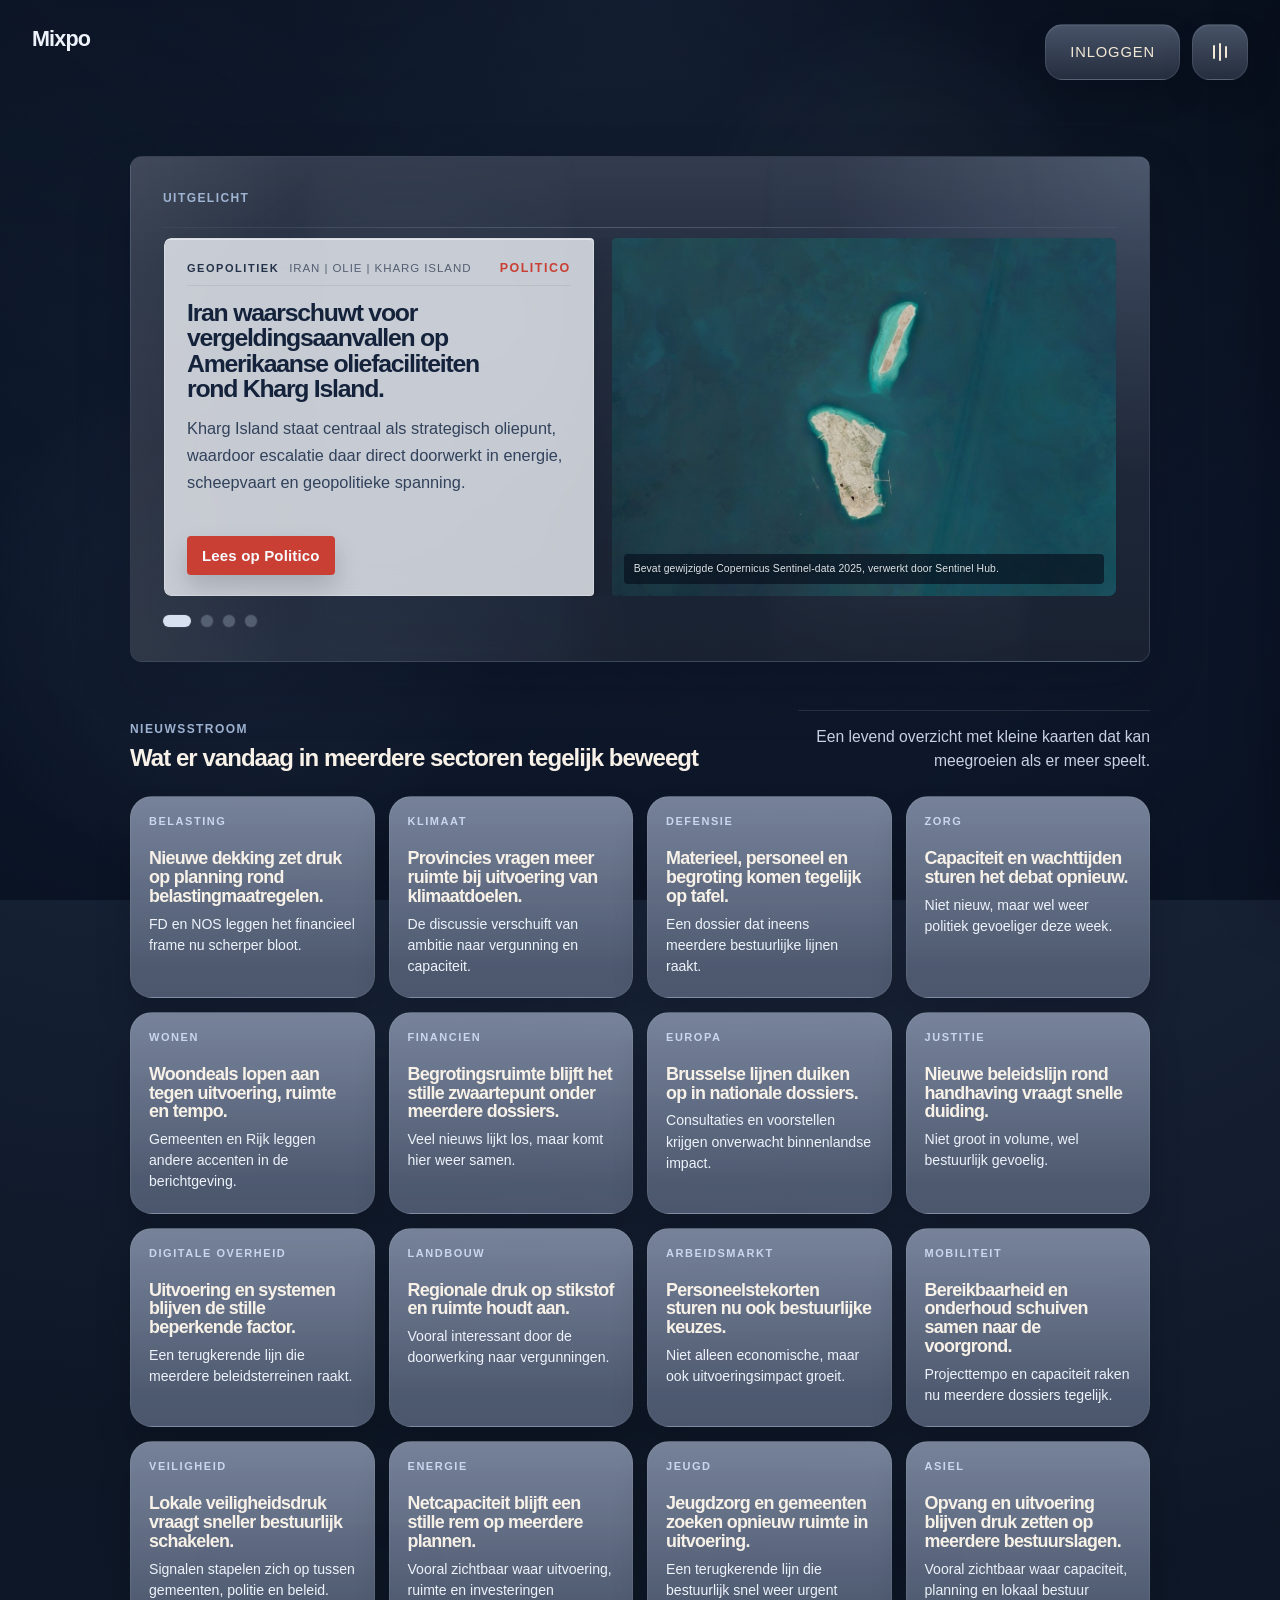
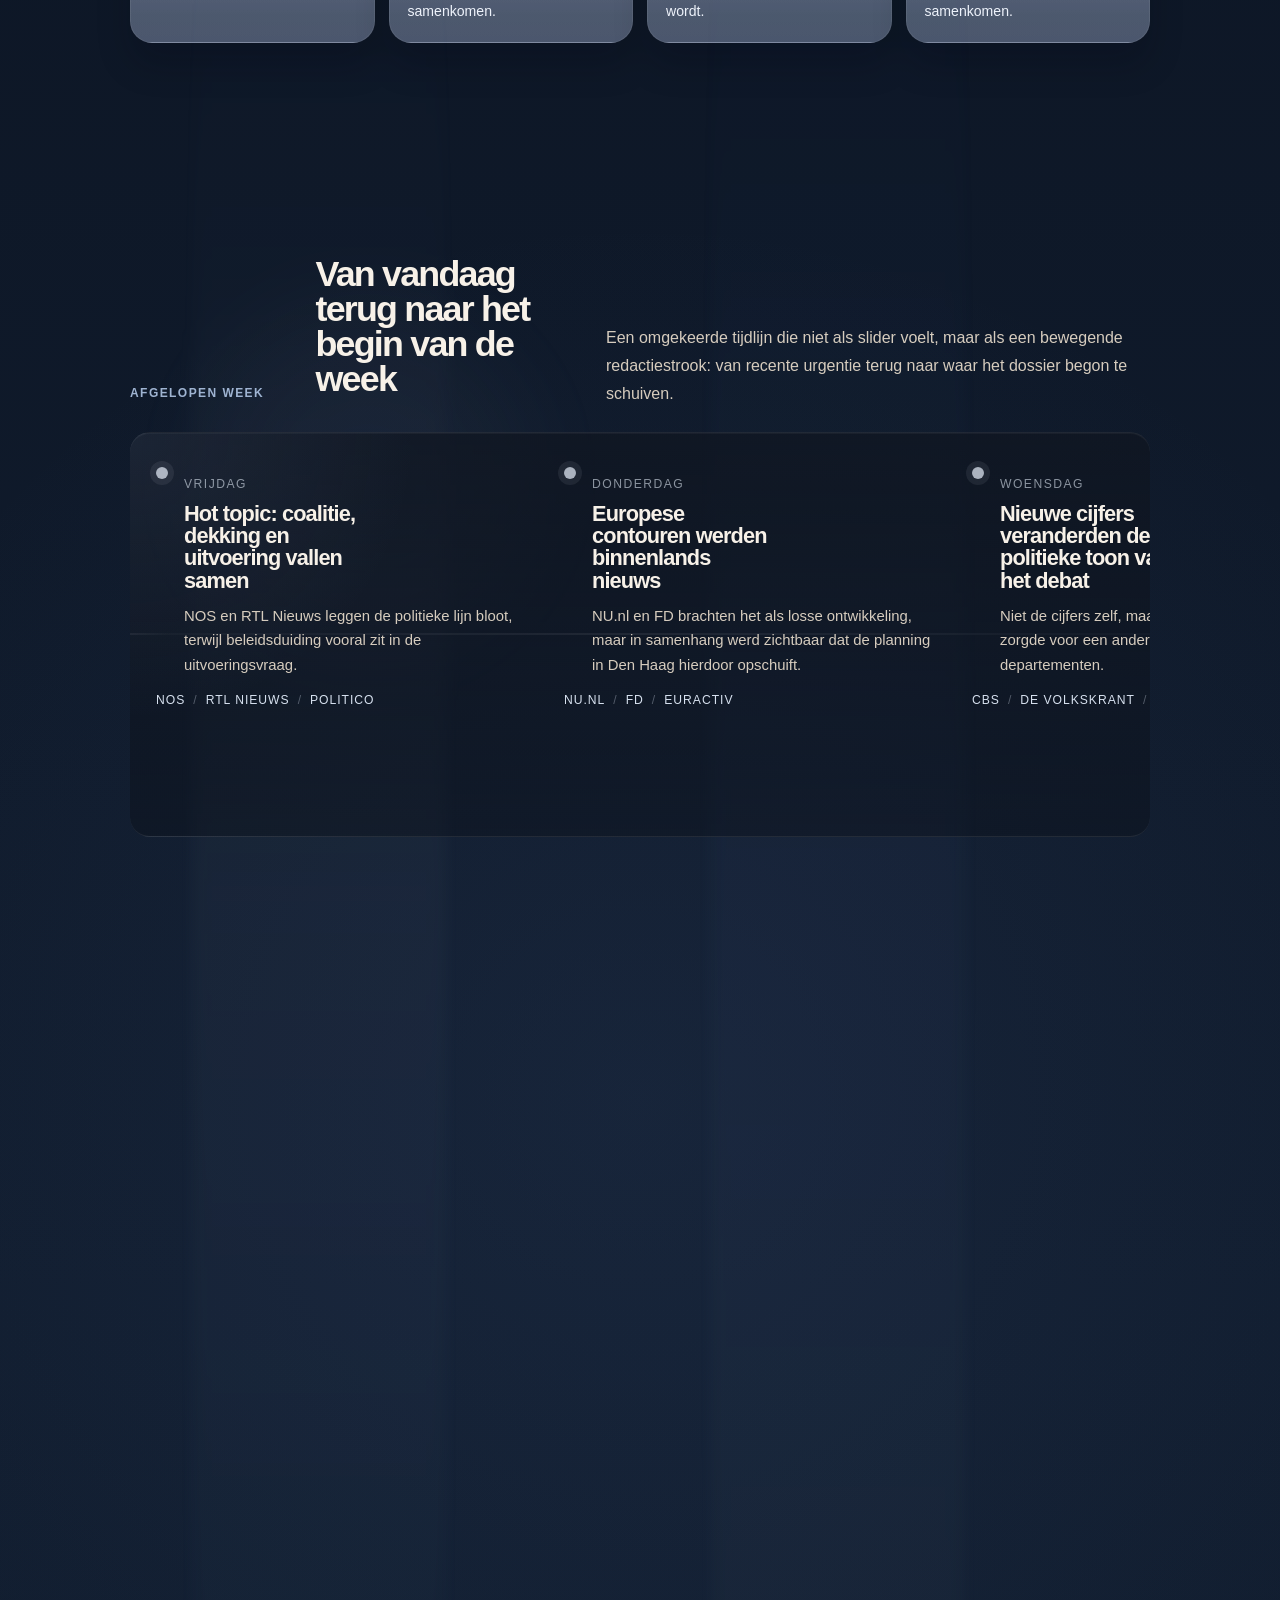
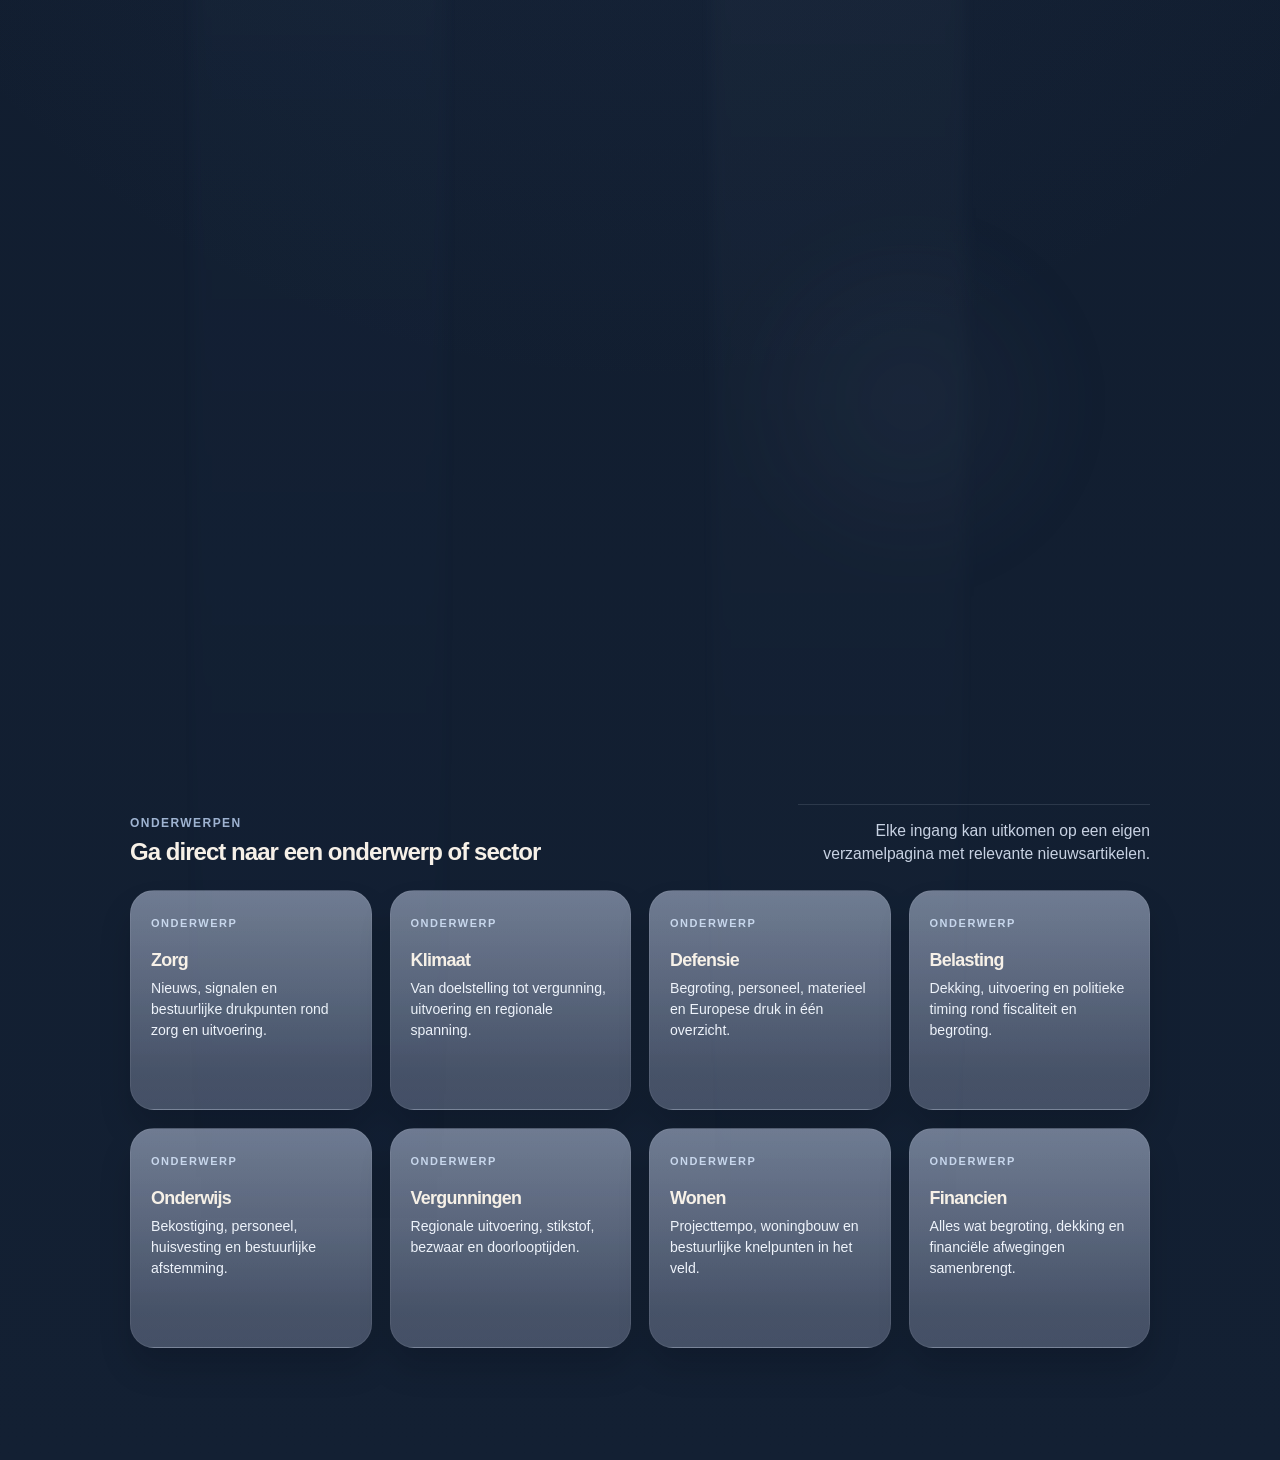
==== commit 210115ec: "Change menu and dashboard buttons homepage." ====
--- a/index.html
+++ b/index.html
@@ -16,7 +16,8 @@
 </div>
 
 <div class="video-background" aria-hidden="true">
-    <video class="video-background-media" autoplay muted loop playsinline>
+    <video class="video-background-media" autoplay muted loop playsinline preload="auto">
+        <source src="assets/video%27s/87789-602074264.mp4" type="video/mp4">
         <source src="assets/homescreen-background-white-slow.mp4" type="video/mp4">
     </video>
 </div>
@@ -25,10 +26,19 @@
     <a class="site-logo-slot homepage-brand" href="index.html" aria-label="Home"></a>
     <div class="homepage-topbar-actions">
         <a class="topbar-link login-link" href="onboarding/" data-auth-link="logged-out">Inloggen</a>
-        <button class="topbar-link topbar-link-button" type="button" data-auth-link="logged-in" data-dashboard-toggle aria-expanded="false" aria-controls="homepage-dashboard">Dashboard</button>
-        <button class="menu-toggle" type="button" aria-expanded="false" aria-controls="site-menu" aria-label="Open menu" data-menu-toggle>
-            <span class="menu-toggle-label">Menu</span>
-            <span class="menu-toggle-icon" aria-hidden="true">
+        <button class="topbar-link topbar-link-button topbar-link-icon-button" type="button" data-auth-link="logged-in" data-dashboard-toggle aria-expanded="false" aria-controls="homepage-dashboard" aria-label="Open dashboard">
+            <span class="sr-only">Dashboard</span>
+            <span class="topbar-link-icon topbar-link-icon-dashboard" aria-hidden="true">
+                <span></span>
+                <span></span>
+                <span></span>
+                <span></span>
+            </span>
+        </button>
+        <button class="menu-toggle menu-toggle-icon-only" type="button" aria-expanded="false" aria-controls="site-menu" aria-label="Open menu" data-menu-toggle>
+            <span class="sr-only">Menu</span>
+            <span class="menu-toggle-icon menu-toggle-icon-columns" aria-hidden="true">
+                <span></span>
                 <span></span>
                 <span></span>
             </span>
@@ -96,8 +106,9 @@
                             <a href="https://www.politico.eu/article/iran-warns-of-retaliatory-strikes-on-us-oil-facilities-kharg-island/" target="_blank" rel="noopener noreferrer">Lees op Politico</a>
                         </div>
                     </div>
-                    <div class="hot-topic-figure" aria-hidden="true">
+                    <div class="hot-topic-figure">
                         <img src="assets/images/2025-10-01-00_00_2025-10-01-23_59_Sentinel-2_Kharg-Island.jpg" alt="">
+                        <span class="hot-topic-image-credit">Bevat gewijzigde Copernicus Sentinel-data 2025, verwerkt door Sentinel Hub.</span>
                     </div>
                 </article>
 
@@ -540,9 +551,10 @@
             <h2>Jouw dashboardlaag</h2>
         </div>
         <div class="homepage-dashboard-head-actions">
-            <button class="menu-toggle homepage-dashboard-menu" type="button" aria-expanded="false" aria-controls="site-menu" aria-label="Open menu" data-menu-toggle>
-                <span class="menu-toggle-label">Menu</span>
-                <span class="menu-toggle-icon" aria-hidden="true">
+            <button class="menu-toggle menu-toggle-icon-only homepage-dashboard-menu" type="button" aria-expanded="false" aria-controls="site-menu" aria-label="Open menu" data-menu-toggle>
+                <span class="sr-only">Menu</span>
+                <span class="menu-toggle-icon menu-toggle-icon-columns" aria-hidden="true">
+                    <span></span>
                     <span></span>
                     <span></span>
                 </span>
--- a/css/style.css
+++ b/css/style.css
@@ -340,9 +340,9 @@
     position: absolute;
     inset: 0;
     background:
-        linear-gradient(180deg, rgba(5, 12, 24, 0.66) 0%, rgba(6, 15, 29, 0.78) 24%, rgba(7, 17, 34, 0.86) 58%, rgba(7, 15, 30, 0.92) 100%),
-        radial-gradient(circle at top center, rgba(109, 142, 204, 0.14), transparent 32%),
-        linear-gradient(90deg, rgba(6, 14, 28, 0.42) 0%, rgba(7, 15, 30, 0.16) 30%, rgba(7, 15, 30, 0.16) 70%, rgba(6, 14, 28, 0.44) 100%);
+        linear-gradient(180deg, rgba(5, 12, 24, 0.48) 0%, rgba(6, 15, 29, 0.6) 24%, rgba(7, 17, 34, 0.7) 58%, rgba(7, 15, 30, 0.8) 100%),
+        radial-gradient(circle at top center, rgba(109, 142, 204, 0.17), transparent 32%),
+        linear-gradient(90deg, rgba(6, 14, 28, 0.28) 0%, rgba(7, 15, 30, 0.08) 30%, rgba(7, 15, 30, 0.08) 70%, rgba(6, 14, 28, 0.3) 100%);
     opacity: var(--video-overlay-opacity, 1);
     transition: opacity 0.28s ease;
 }
@@ -352,8 +352,8 @@
     height: 100%;
     object-fit: cover;
     object-position: center center;
-    filter: saturate(0.42) brightness(0.68) contrast(1.08);
-    transform: scale(1.06);
+    filter: saturate(0.64) brightness(0.86) contrast(1.04);
+    transform: scale(1.03);
 }
 
 .homepage-splash {
@@ -757,6 +757,18 @@
 .topbar-link-button {
     cursor: pointer;
     font: inherit;
+}
+
+.sr-only {
+    position: absolute;
+    width: 1px;
+    height: 1px;
+    padding: 0;
+    margin: -1px;
+    overflow: hidden;
+    clip: rect(0, 0, 0, 0);
+    white-space: nowrap;
+    border: 0;
 }
 
 .homepage-dashboard-backdrop {
@@ -1174,10 +1186,10 @@
 .hot-topic-featured-image {
     display: grid;
     grid-template-columns: minmax(0, 0.92fr) minmax(0, 1.08fr);
-    gap: 24px;
+    gap: 18px;
     align-items: stretch;
     padding: 0;
-    border-radius: 10px;
+    border-radius: 8px;
     border-color: transparent;
     box-shadow: none;
     background: none;
@@ -1203,11 +1215,11 @@
     flex-direction: column;
     gap: 0;
     padding: 22px 22px 88px;
-    border-radius: 6px;
+    border-radius: 4px;
     background: rgba(244, 247, 252, 0.78);
-    border: 1px solid rgba(255, 255, 255, 0.42);
+    border: 1px solid rgba(255, 255, 255, 0.28);
     box-shadow:
-        0 20px 38px rgba(6, 11, 20, 0.2),
+        0 16px 30px rgba(6, 11, 20, 0.16),
         inset 0 1px 0 rgba(255, 255, 255, 0.48);
     backdrop-filter: blur(12px) saturate(125%);
 }
@@ -1219,10 +1231,10 @@
     pointer-events: none;
     z-index: 1;
     overflow: hidden;
-    border-radius: 8px;
+    border-radius: 4px;
     background: linear-gradient(180deg, rgba(17, 38, 52, 0.58) 0%, rgba(17, 38, 52, 0.44) 100%);
-    border: 1px solid rgba(255, 255, 255, 0.08);
-    box-shadow: 0 18px 34px rgba(5, 10, 22, 0.18);
+    border: 0;
+    box-shadow: none;
 }
 
 .hot-topic-figure::before {
@@ -1251,6 +1263,23 @@
     filter: brightness(0.98) saturate(1.01) contrast(1.02);
 }
 
+.hot-topic-image-credit {
+    position: absolute;
+    left: 12px;
+    right: 12px;
+    bottom: 12px;
+    z-index: 2;
+    display: block;
+    padding: 8px 10px;
+    border-radius: 4px;
+    background: rgba(7, 15, 28, 0.66);
+    color: rgba(245, 249, 253, 0.9);
+    font-size: 0.65rem;
+    line-height: 1.35;
+    letter-spacing: 0.01em;
+    text-shadow: 0 1px 2px rgba(0, 0, 0, 0.22);
+}
+
 .hot-topic.hot-topic-featured-image .hot-topic-meta {
     margin-bottom: 12px;
     align-items: baseline;
@@ -1309,15 +1338,15 @@
 .hot-topic.hot-topic-featured-image .hot-topic-featured-actions a {
     margin-top: 0 !important;
     align-self: flex-start;
-    padding: 10px 13px;
-    border-radius: 6px;
+    padding: 11px 15px;
+    border-radius: 4px;
     background: var(--source-accent);
     border: 0;
     color: #f7fbff;
     font-size: 0.94rem;
     font-weight: 700;
     letter-spacing: 0.01em;
-    box-shadow: 0 10px 20px rgba(5, 10, 22, 0.14);
+    box-shadow: 0 12px 24px rgba(5, 10, 22, 0.16);
     opacity: 1;
 }
 
@@ -1477,6 +1506,12 @@
     transform: translateY(-4px);
     border-color: rgba(214, 224, 239, 0.14);
     box-shadow: 0 24px 46px rgba(2, 6, 15, 0.3);
+}
+
+.hot-topic.hot-topic-featured-image:hover {
+    transform: none;
+    border-color: transparent;
+    box-shadow: none;
 }
 
 .hot-topic a:hover {
@@ -2209,9 +2244,10 @@
 .topbar-link {
     display: inline-flex;
     align-items: center;
+    justify-content: center;
     min-height: 56px;
     padding: 0 24px;
-    border-radius: 999px;
+    border-radius: 18px;
     border: 1px solid rgba(196, 210, 228, 0.12);
     background: linear-gradient(180deg, rgba(84, 96, 118, 0.84) 0%, rgba(42, 51, 67, 0.86) 100%);
     color: #f3e8d6;
@@ -2222,6 +2258,31 @@
     box-shadow: inset 0 1px 0 rgba(255, 255, 255, 0.06), 0 14px 30px rgba(2, 6, 15, 0.18);
     backdrop-filter: blur(12px);
     -webkit-backdrop-filter: blur(12px);
+}
+
+.topbar-link-icon-button {
+    min-width: 56px;
+    width: 56px;
+    padding: 0;
+}
+
+.topbar-link-icon {
+    display: grid;
+    width: 18px;
+    height: 18px;
+    gap: 4px;
+}
+
+.topbar-link-icon-dashboard {
+    grid-template-columns: repeat(2, 1fr);
+    grid-template-rows: repeat(2, 1fr);
+}
+
+.topbar-link-icon-dashboard span {
+    display: block;
+    border-radius: 2px;
+    background: currentColor;
+    opacity: 0.94;
 }
 
 .menu-toggle {
@@ -2235,10 +2296,18 @@
     color: #f3e8d6;
     cursor: pointer;
     font: inherit;
-    border-radius: 999px;
+    border-radius: 18px;
     box-shadow: inset 0 1px 0 rgba(255, 255, 255, 0.06), 0 14px 30px rgba(2, 6, 15, 0.18);
     backdrop-filter: blur(12px);
     -webkit-backdrop-filter: blur(12px);
+}
+
+.menu-toggle-icon-only {
+    min-width: 56px;
+    width: 56px;
+    padding: 0;
+    justify-content: center;
+    gap: 0;
 }
 
 .menu-toggle-label {
@@ -2264,6 +2333,30 @@
     width: 14px;
     height: 1px;
     background: currentColor;
+}
+
+.menu-toggle-icon-columns {
+    width: 18px;
+    height: 18px;
+    border-radius: 0;
+    background: none;
+    flex-direction: row;
+    gap: 4px;
+}
+
+.menu-toggle-icon-columns span {
+    width: 2px;
+    height: 14px;
+    border-radius: 999px;
+    background: currentColor;
+}
+
+.menu-toggle-icon-columns span:nth-child(2) {
+    height: 18px;
+}
+
+.menu-toggle-icon-columns span:nth-child(3) {
+    height: 12px;
 }
 
 .site-menu-overlay {
@@ -2841,14 +2934,14 @@
     .hot-topic-featured-image {
         display: flex;
         padding: 18px;
-        border-radius: 10px;
+        border-radius: 8px;
     }
 
     .hot-topic-copy-panel {
         width: 100%;
         min-height: auto;
         padding: 20px 18px 18px;
-        border-radius: 6px;
+        border-radius: 4px;
         max-width: none;
         background: rgba(244, 247, 252, 0.86);
     }
@@ -2947,6 +3040,13 @@
     .menu-toggle {
         min-height: 48px;
         padding-left: 14px;
+    }
+
+    .topbar-link-icon-button,
+    .menu-toggle-icon-only {
+        min-width: 48px;
+        width: 48px;
+        padding: 0;
     }
 
     .personal-sidebar {
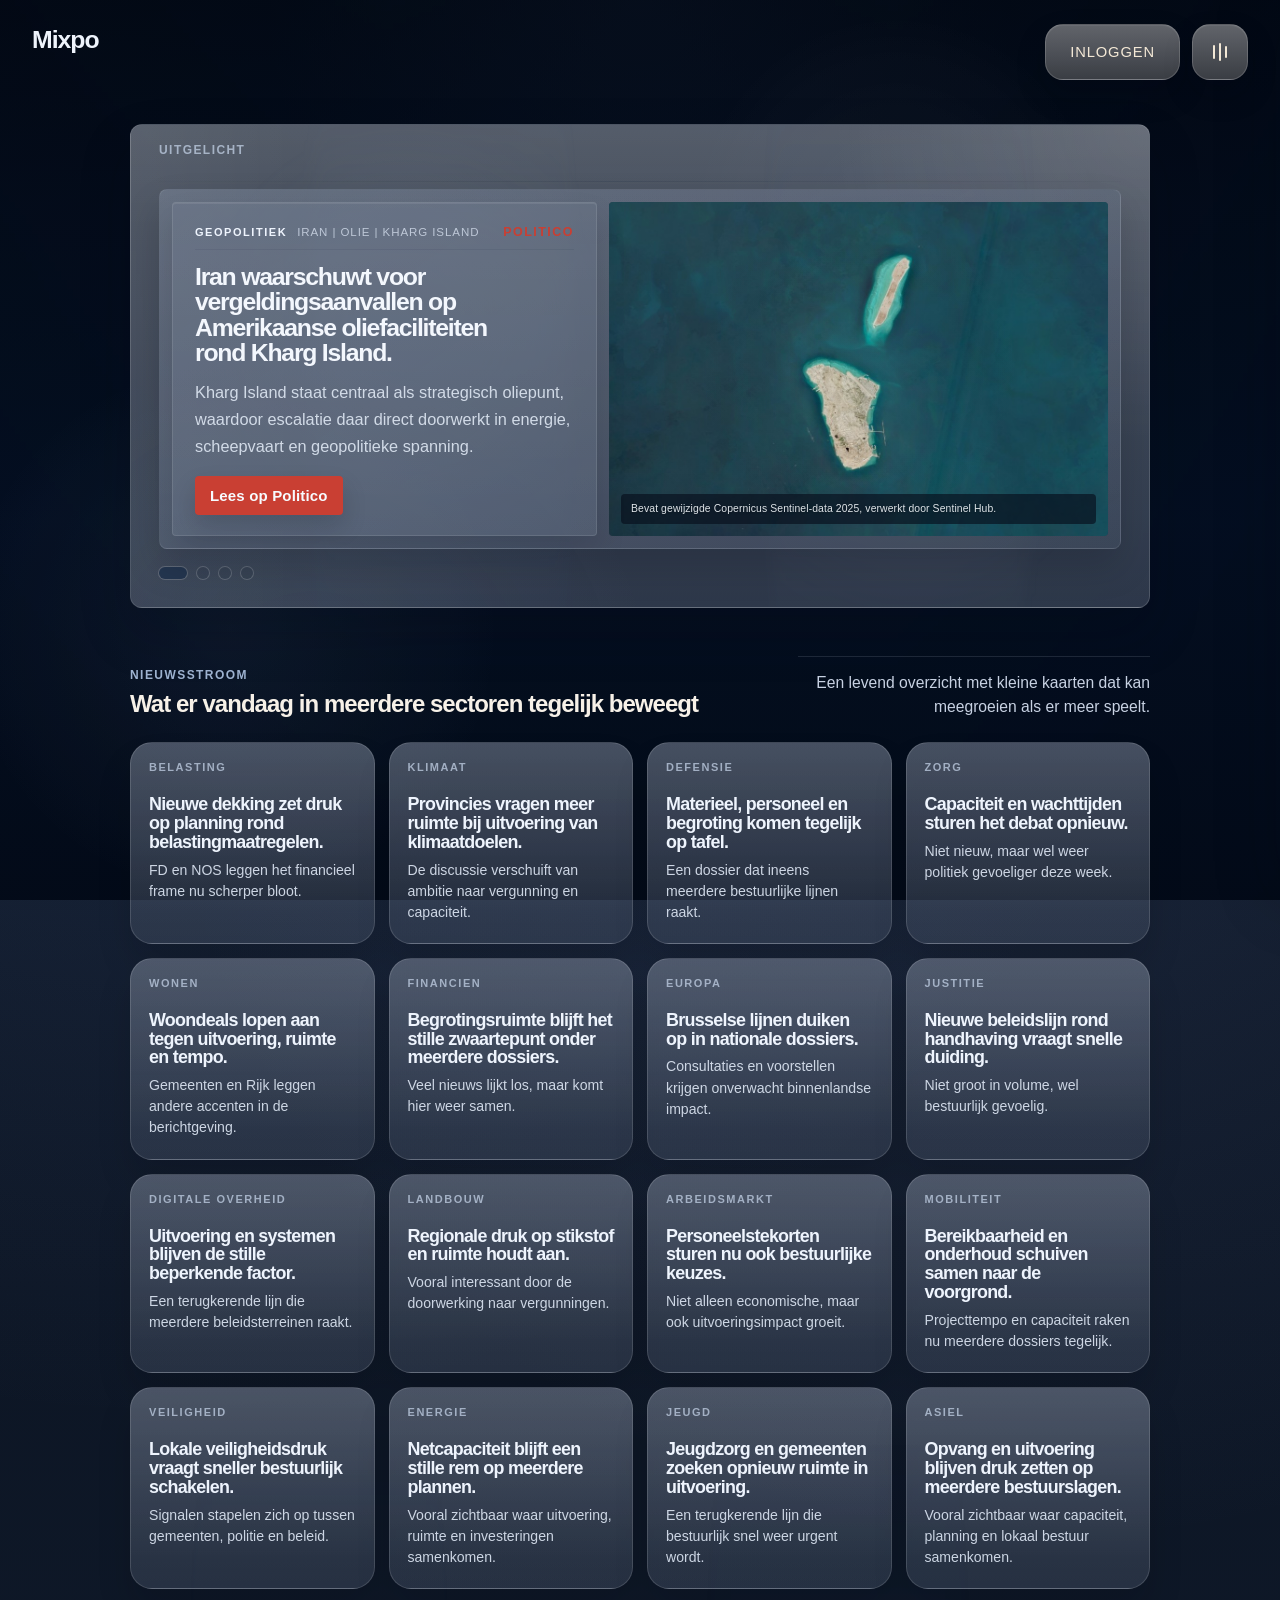
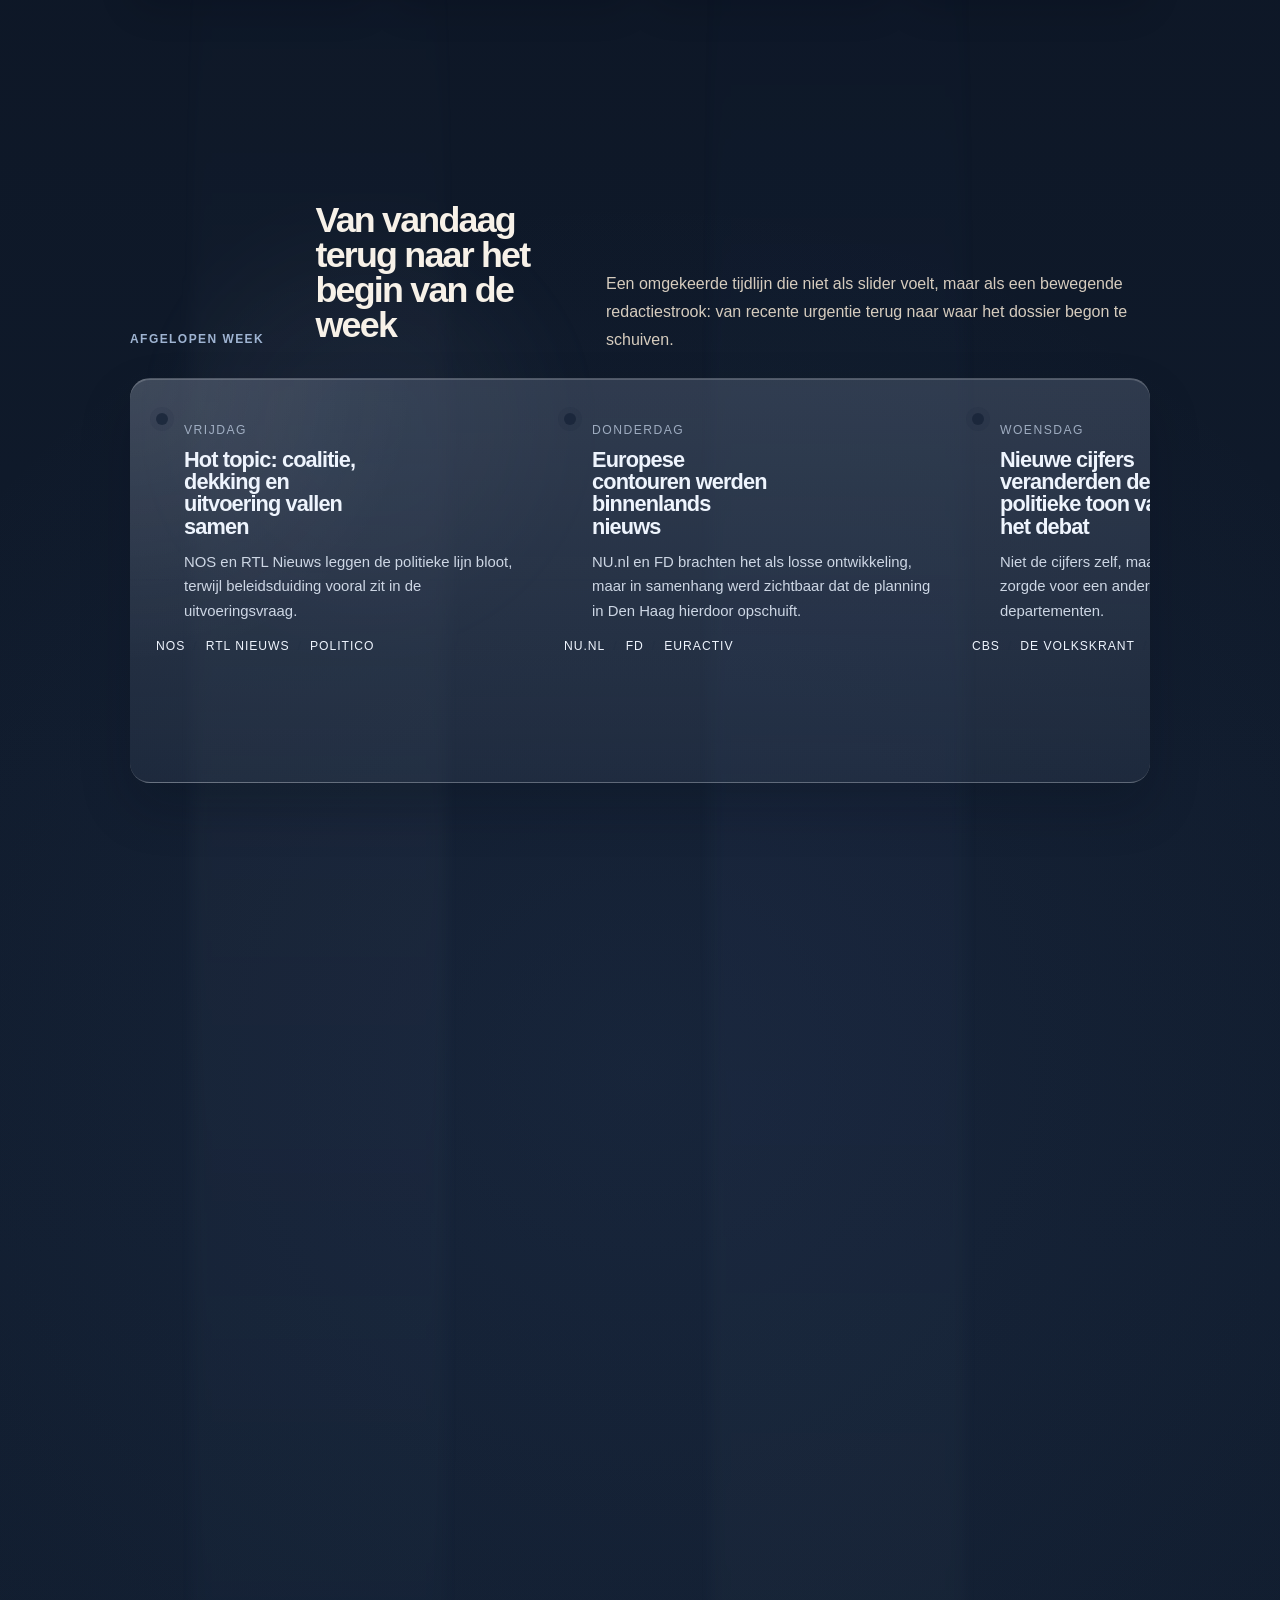
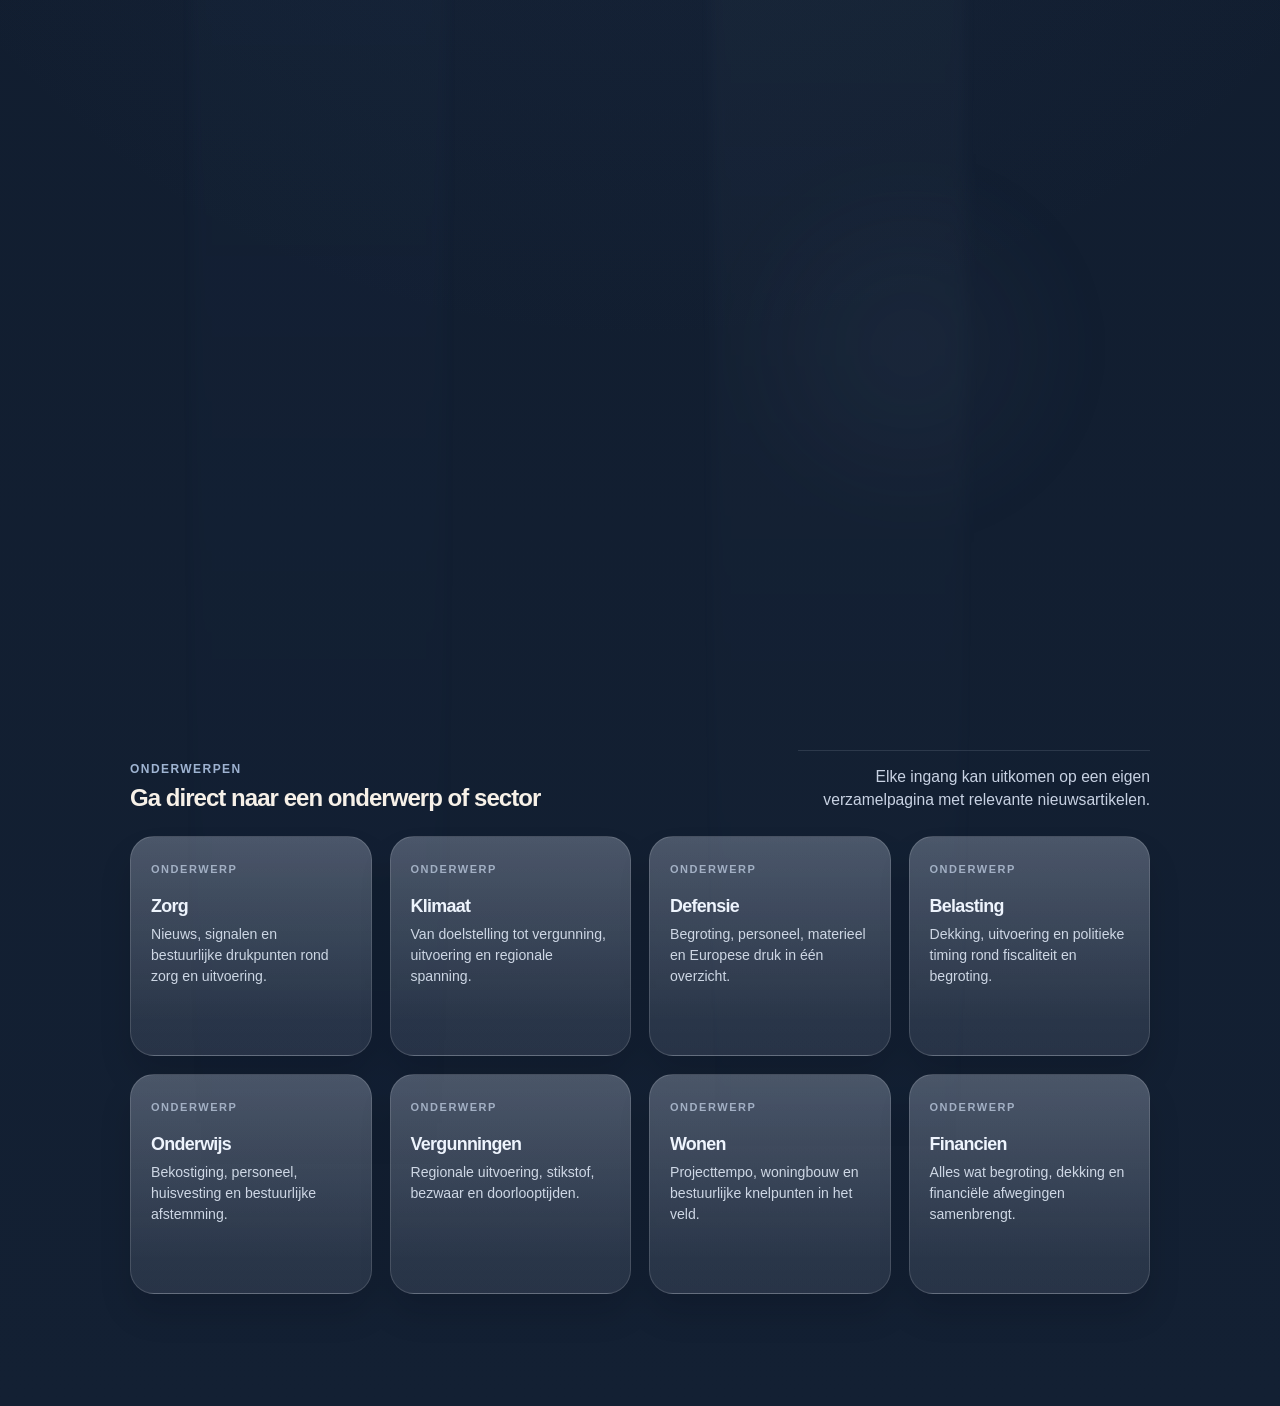
==== commit f6dcf863: "Fix background homescreen" ====
--- a/index.html
+++ b/index.html
@@ -16,9 +16,8 @@
 </div>
 
 <div class="video-background" aria-hidden="true">
-    <video class="video-background-media" autoplay muted loop playsinline preload="auto">
-        <source src="assets/video%27s/87789-602074264.mp4" type="video/mp4">
-        <source src="assets/homescreen-background-white-slow.mp4" type="video/mp4">
+    <video class="video-background-media" autoplay muted loop playsinline preload="auto" data-background-video disablePictureInPicture disableRemotePlayback>
+        <source src="assets/videos/homescreen-background-white-slow.mp4?v=capcut-20260313" type="video/mp4">
     </video>
 </div>
 
--- a/css/style.css
+++ b/css/style.css
@@ -327,12 +327,26 @@
     z-index: 1;
 }
 
+.homepage {
+    --home-surface-top: rgba(154, 162, 175, 0.5);
+    --home-surface-bottom: rgba(103, 114, 133, 0.42);
+    --home-surface-border: rgba(255, 255, 255, 0.14);
+    --home-surface-shadow: 0 24px 52px rgba(3, 8, 18, 0.2);
+    --home-panel-title: #eef4fd;
+    --home-panel-copy: rgba(223, 232, 245, 0.9);
+    --home-panel-muted: rgba(190, 204, 224, 0.78);
+    --home-panel-chip: rgba(255, 255, 255, 0.12);
+    --home-panel-chip-border: rgba(255, 255, 255, 0.1);
+}
+
 .video-background {
     position: fixed;
     inset: 0;
     z-index: 0;
     pointer-events: none;
     overflow: hidden;
+    background: #07111d;
+    contain: paint;
 }
 
 .video-background::after {
@@ -340,20 +354,23 @@
     position: absolute;
     inset: 0;
     background:
-        linear-gradient(180deg, rgba(5, 12, 24, 0.48) 0%, rgba(6, 15, 29, 0.6) 24%, rgba(7, 17, 34, 0.7) 58%, rgba(7, 15, 30, 0.8) 100%),
-        radial-gradient(circle at top center, rgba(109, 142, 204, 0.17), transparent 32%),
-        linear-gradient(90deg, rgba(6, 14, 28, 0.28) 0%, rgba(7, 15, 30, 0.08) 30%, rgba(7, 15, 30, 0.08) 70%, rgba(6, 14, 28, 0.3) 100%);
-    opacity: var(--video-overlay-opacity, 1);
-    transition: opacity 0.28s ease;
+        linear-gradient(180deg, rgba(1, 7, 18, 0.68) 0%, rgba(3, 11, 26, 0.74) 24%, rgba(4, 15, 34, 0.8) 58%, rgba(3, 10, 24, 0.87) 100%),
+        radial-gradient(circle at top center, rgba(78, 105, 153, 0.14), transparent 34%),
+        linear-gradient(90deg, rgba(4, 12, 27, 0.48) 0%, rgba(6, 16, 34, 0.22) 30%, rgba(6, 16, 34, 0.22) 70%, rgba(4, 12, 27, 0.52) 100%);
+    opacity: 1;
 }
 
 .video-background-media {
+    position: absolute;
+    inset: 0;
+    display: block;
     width: 100%;
     height: 100%;
     object-fit: cover;
     object-position: center center;
-    filter: saturate(0.64) brightness(0.86) contrast(1.04);
-    transform: scale(1.03);
+    filter: none;
+    transform: none;
+    backface-visibility: hidden;
 }
 
 .homepage-splash {
@@ -413,7 +430,7 @@
 
 .homepage-shell {
     max-width: 1280px;
-    padding: 116px 40px 72px;
+    padding: 84px 40px 72px;
     display: flex;
     gap: 24px;
     align-items: flex-start;
@@ -733,14 +750,14 @@
     margin-bottom: 0;
     position: relative;
     isolation: isolate;
-    padding: 34px 32px 30px;
-    border: 1px solid rgba(212, 223, 241, 0.12);
+    padding: 18px 28px 24px;
+    border: 1px solid var(--home-surface-border);
     border-radius: 12px;
     background:
-        radial-gradient(circle at top right, rgba(176, 199, 236, 0.2), transparent 28%),
-        radial-gradient(circle at 18% 120%, rgba(126, 148, 188, 0.16), transparent 34%),
-        linear-gradient(180deg, rgba(43, 53, 72, 0.9) 0%, rgba(26, 34, 49, 0.96) 100%);
-    box-shadow: 0 24px 56px rgba(3, 8, 18, 0.2);
+        radial-gradient(circle at top right, rgba(255, 255, 255, 0.12), transparent 28%),
+        radial-gradient(circle at 18% 120%, rgba(192, 203, 218, 0.08), transparent 34%),
+        linear-gradient(180deg, var(--home-surface-top) 0%, var(--home-surface-bottom) 100%);
+    box-shadow: var(--home-surface-shadow);
     overflow: hidden;
 }
 
@@ -749,8 +766,8 @@
     position: absolute;
     inset: 0;
     background:
-        linear-gradient(90deg, rgba(255, 255, 255, 0.07), transparent 16%),
-        linear-gradient(180deg, rgba(255, 248, 240, 0.05), transparent 22%);
+        linear-gradient(90deg, rgba(255, 255, 255, 0.04), transparent 16%),
+        linear-gradient(180deg, rgba(255, 255, 255, 0.03), transparent 22%);
     pointer-events: none;
 }
 
@@ -775,7 +792,7 @@
     position: fixed;
     inset: 0;
     z-index: 54;
-    background: rgba(8, 14, 26, 0.24);
+    background: rgba(8, 14, 26, 0.32);
     opacity: 0;
     visibility: hidden;
     pointer-events: none;
@@ -792,11 +809,9 @@
     z-index: 58;
     padding: 104px 28px 28px;
     overflow-y: auto;
-    background: linear-gradient(180deg, rgba(18, 26, 39, 0.96) 0%, rgba(13, 20, 32, 0.98) 100%);
-    border-left: 1px solid rgba(196, 210, 228, 0.1);
-    box-shadow: -24px 0 60px rgba(3, 8, 18, 0.3);
-    backdrop-filter: blur(18px);
-    -webkit-backdrop-filter: blur(18px);
+    background: linear-gradient(180deg, rgba(236, 233, 230, 0.68) 0%, rgba(201, 208, 219, 0.48) 100%);
+    border-left: 1px solid rgba(255, 255, 255, 0.22);
+    box-shadow: -24px 0 60px rgba(3, 8, 18, 0.2);
     transform: translateX(104%);
     transition: transform 0.68s cubic-bezier(0.22, 1, 0.36, 1), width 0.68s cubic-bezier(0.22, 1, 0.36, 1), max-width 0.68s cubic-bezier(0.22, 1, 0.36, 1);
 }
@@ -808,7 +823,7 @@
     left: 0;
     right: 0;
     height: 120px;
-    background: linear-gradient(180deg, rgba(126, 144, 174, 0.18) 0%, transparent 100%);
+    background: linear-gradient(180deg, rgba(78, 105, 153, 0.12) 0%, transparent 100%);
     pointer-events: none;
 }
 
@@ -865,7 +880,7 @@
 .homepage-dashboard-metrics h3,
 .homepage-dashboard-item h3 {
     margin-top: 0;
-    color: #f7f1e8;
+    color: var(--home-panel-title);
     font-family: Georgia, "Times New Roman", serif;
 }
 
@@ -878,13 +893,13 @@
 .homepage-dashboard-lead,
 .homepage-dashboard-metrics article,
 .homepage-dashboard-item {
-    border: 1px solid rgba(196, 210, 228, 0.08);
-    background: linear-gradient(180deg, rgba(114, 126, 152, 0.26) 0%, rgba(63, 73, 92, 0.54) 100%);
-    box-shadow: 0 18px 40px rgba(2, 6, 15, 0.12);
+    border: 1px solid rgba(255, 255, 255, 0.24);
+    background:
+        linear-gradient(180deg, rgba(255, 255, 255, 0.18) 0%, rgba(255, 255, 255, 0.05) 100%),
+        linear-gradient(180deg, rgba(236, 233, 230, 0.58) 0%, rgba(201, 208, 219, 0.34) 100%);
+    box-shadow: 0 18px 40px rgba(2, 6, 15, 0.1);
     transition: transform 0.86s cubic-bezier(0.22, 1, 0.36, 1), opacity 0.72s ease, box-shadow 0.35s ease;
     pointer-events: auto;
-    backdrop-filter: blur(10px);
-    -webkit-backdrop-filter: blur(10px);
 }
 
 .homepage-dashboard-lead {
@@ -902,7 +917,7 @@
 .homepage-dashboard-lead p,
 .homepage-dashboard-metrics p,
 .homepage-dashboard-item p {
-    color: #d6ccbe;
+    color: var(--home-panel-copy);
     line-height: 1.68;
 }
 
@@ -1014,7 +1029,7 @@
 }
 
 .hot-topics-heading {
-    margin-bottom: 14px;
+    margin-bottom: 6px;
     align-items: flex-start;
     position: relative;
     z-index: 1;
@@ -1054,9 +1069,9 @@
     position: absolute;
     left: 0;
     right: 0;
-    top: -10px;
+    top: -8px;
     height: 1px;
-    background: linear-gradient(90deg, rgba(255, 255, 255, 0.04) 0%, rgba(196, 210, 228, 0.24) 48%, rgba(255, 255, 255, 0.04) 100%);
+    background: linear-gradient(90deg, rgba(32, 45, 66, 0.04) 0%, rgba(32, 45, 66, 0.2) 48%, rgba(32, 45, 66, 0.04) 100%);
 }
 
 .hot-topics-rotator .hot-topics-grid {
@@ -1103,14 +1118,14 @@
     padding: 0;
     border: 0;
     border-radius: 999px;
-    background: rgba(196, 210, 228, 0.28);
+    background: rgba(32, 45, 66, 0.16);
     cursor: pointer;
-    box-shadow: 0 0 0 1px rgba(255, 255, 255, 0.05);
+    box-shadow: 0 0 0 1px rgba(255, 255, 255, 0.18);
     transition: transform 0.25s ease, background-color 0.25s ease, width 0.25s ease;
 }
 
 .hot-topics-dot.is-active {
-    background: #d8e1ef;
+    background: #243650;
     width: 28px;
     transform: none;
 }
@@ -1122,14 +1137,12 @@
     align-items: flex-start;
     min-height: 260px;
     padding: 28px 26px 26px;
-    border: 1px solid rgba(255, 255, 255, 0.08);
+    border: 1px solid var(--home-surface-border);
     border-radius: 14px;
     background:
-        linear-gradient(180deg, rgba(255, 255, 255, 0.1) 0%, rgba(255, 255, 255, 0.03) 100%),
-        linear-gradient(145deg, rgba(122, 137, 167, 0.96) 0%, rgba(82, 96, 121, 0.97) 100%);
-    box-shadow: 0 30px 56px rgba(2, 6, 15, 0.2);
-    backdrop-filter: blur(16px);
-    -webkit-backdrop-filter: blur(16px);
+        linear-gradient(180deg, rgba(255, 255, 255, 0.08) 0%, rgba(255, 255, 255, 0.02) 100%),
+        linear-gradient(145deg, rgba(114, 126, 148, 0.58) 0%, rgba(67, 79, 100, 0.5) 100%);
+    box-shadow: 0 24px 42px rgba(2, 6, 15, 0.18);
     transition: transform 0.68s cubic-bezier(0.22, 1, 0.36, 1), border-color 0.35s ease, box-shadow 0.35s ease, opacity 0.68s ease, filter 0.68s ease;
     position: relative;
     overflow: hidden;
@@ -1142,8 +1155,8 @@
 .hot-topic-primary {
     min-height: 260px;
     background:
-        linear-gradient(180deg, rgba(255, 255, 255, 0.11) 0%, rgba(255, 255, 255, 0.03) 100%),
-        linear-gradient(135deg, rgba(130, 145, 174, 0.97) 0%, rgba(90, 105, 130, 0.98) 100%);
+        linear-gradient(180deg, rgba(255, 255, 255, 0.08) 0%, rgba(255, 255, 255, 0.02) 100%),
+        linear-gradient(135deg, rgba(118, 130, 151, 0.6) 0%, rgba(72, 84, 105, 0.52) 100%);
 }
 
 .hot-topic::before,
@@ -1158,7 +1171,7 @@
     width: 260px;
     height: 260px;
     display: block;
-    background: radial-gradient(circle, rgba(148, 176, 227, 0.18) 0%, transparent 70%);
+    background: radial-gradient(circle, rgba(255, 255, 255, 0.08) 0%, rgba(166, 177, 196, 0.06) 34%, transparent 72%);
     filter: blur(22px);
     animation: cardSmoke 12s ease-in-out infinite;
     opacity: 0.7;
@@ -1172,10 +1185,10 @@
     display: block;
     border-radius: 18px;
     background:
-        linear-gradient(180deg, rgba(255, 255, 255, 0.08) 0%, rgba(255, 255, 255, 0.015) 100%),
-        radial-gradient(circle at 24% 24%, rgba(214, 226, 248, 0.14) 0%, transparent 54%);
-    border: 1px solid rgba(255, 255, 255, 0.05);
-    box-shadow: inset 0 1px 0 rgba(255, 255, 255, 0.04);
+        linear-gradient(180deg, rgba(255, 255, 255, 0.08) 0%, rgba(255, 255, 255, 0.02) 100%),
+        radial-gradient(circle at 24% 24%, rgba(255, 255, 255, 0.08) 0%, transparent 54%);
+    border: 1px solid rgba(255, 255, 255, 0.08);
+    box-shadow: inset 0 1px 0 rgba(255, 255, 255, 0.08);
     opacity: 0.62;
 }
 
@@ -1186,13 +1199,15 @@
 .hot-topic-featured-image {
     display: grid;
     grid-template-columns: minmax(0, 0.92fr) minmax(0, 1.08fr);
-    gap: 18px;
+    gap: 12px;
     align-items: stretch;
-    padding: 0;
+    padding: 12px;
     border-radius: 8px;
-    border-color: transparent;
-    box-shadow: none;
-    background: none;
+    border-color: rgba(255, 255, 255, 0.08);
+    box-shadow: 0 18px 36px rgba(2, 6, 15, 0.16);
+    background:
+        linear-gradient(180deg, rgba(255, 255, 255, 0.05) 0%, rgba(255, 255, 255, 0.01) 100%),
+        linear-gradient(145deg, rgba(109, 121, 143, 0.54) 0%, rgba(64, 76, 96, 0.5) 100%);
 }
 
 .hot-topic-featured-image::before,
@@ -1201,7 +1216,9 @@
 }
 
 .hot-topic-kharg {
-    background: none;
+    background:
+        linear-gradient(180deg, rgba(255, 255, 255, 0.05) 0%, rgba(255, 255, 255, 0.01) 100%),
+        linear-gradient(145deg, rgba(109, 121, 143, 0.54) 0%, rgba(64, 76, 96, 0.5) 100%);
 }
 
 .hot-topic-copy-panel {
@@ -1216,12 +1233,11 @@
     gap: 0;
     padding: 22px 22px 88px;
     border-radius: 4px;
-    background: rgba(244, 247, 252, 0.78);
-    border: 1px solid rgba(255, 255, 255, 0.28);
+    background: rgba(119, 131, 152, 0.26);
+    border: 1px solid rgba(255, 255, 255, 0.1);
     box-shadow:
-        0 16px 30px rgba(6, 11, 20, 0.16),
-        inset 0 1px 0 rgba(255, 255, 255, 0.48);
-    backdrop-filter: blur(12px) saturate(125%);
+        0 16px 30px rgba(6, 11, 20, 0.12),
+        inset 0 1px 0 rgba(255, 255, 255, 0.08);
 }
 
 .hot-topic-figure {
@@ -1232,7 +1248,7 @@
     z-index: 1;
     overflow: hidden;
     border-radius: 4px;
-    background: linear-gradient(180deg, rgba(17, 38, 52, 0.58) 0%, rgba(17, 38, 52, 0.44) 100%);
+    background: linear-gradient(180deg, rgba(27, 40, 60, 0.58) 0%, rgba(27, 40, 60, 0.42) 100%);
     border: 0;
     box-shadow: none;
 }
@@ -1293,12 +1309,12 @@
     background: none;
     border: 0;
     border-radius: 0;
-    color: #233149;
+    color: #eef4fd;
     box-shadow: none;
 }
 
 .hot-topic.hot-topic-featured-image .hot-topic-keywords {
-    color: rgba(35, 49, 73, 0.7);
+    color: rgba(214, 224, 238, 0.78);
 }
 
 .hot-topic.hot-topic-featured-image .source-time {
@@ -1314,7 +1330,7 @@
 .hot-topic.hot-topic-featured-image h3 {
     margin-top: 2px;
     max-width: 100%;
-    color: #14233b;
+    color: #f3f7fd;
     font-size: clamp(1.65rem, 2.25vw, 2.3rem);
     line-height: 1.02;
     text-shadow: none;
@@ -1322,7 +1338,7 @@
 
 .hot-topic.hot-topic-featured-image .hot-topic-summary {
     max-width: 100%;
-    color: #32425c;
+    color: rgba(225, 234, 246, 0.88);
     margin-bottom: 0;
 }
 
@@ -1373,21 +1389,21 @@
 }
 
 .hot-topic-keywords {
-    color: rgba(236, 242, 251, 0.82);
+    color: var(--home-panel-muted);
     font-size: 0.72rem;
     letter-spacing: 0.08em;
     text-transform: uppercase;
 }
 
 .source-time {
-    color: #d9e2f0;
+    color: var(--home-panel-title);
     font-size: 0.78rem;
     letter-spacing: 0.12em;
     text-transform: uppercase;
     padding: 7px 10px;
     border-radius: 999px;
-    background: rgba(255, 255, 255, 0.04);
-    border: 1px solid rgba(255, 255, 255, 0.05);
+    background: var(--home-panel-chip);
+    border: 1px solid var(--home-panel-chip-border);
 }
 
 .hot-topic h3 {
@@ -1395,7 +1411,7 @@
     font-family: "Aptos Display", "Segoe UI", "Helvetica Neue", Arial, sans-serif;
     font-size: clamp(1.6rem, 1.9vw, 2.25rem);
     line-height: 0.98;
-    color: #f7f1e8;
+    color: var(--home-panel-title);
     max-width: clamp(18rem, 42%, 30rem);
     letter-spacing: -0.05em;
     position: relative;
@@ -1410,7 +1426,7 @@
 .hot-topic p {
     max-width: 30rem;
     margin: 0 0 18px;
-    color: #dce3ef;
+    color: var(--home-panel-copy);
     line-height: 1.65;
     font-size: 1.02rem;
     position: relative;
@@ -1419,7 +1435,7 @@
 
 .hot-topic-summary {
     max-width: clamp(18rem, 46%, 31rem);
-    color: #eef3fb;
+    color: var(--home-panel-copy);
     font-size: 0.98rem;
     line-height: 1.58;
 }
@@ -1432,11 +1448,11 @@
     width: min(28%, 220px);
     border-radius: 18px;
     overflow: hidden;
-    border: 1px solid rgba(255, 255, 255, 0.06);
-    box-shadow: inset 0 1px 0 rgba(255, 255, 255, 0.05);
+    border: 1px solid rgba(255, 255, 255, 0.22);
+    box-shadow: inset 0 1px 0 rgba(255, 255, 255, 0.16);
     background:
-        linear-gradient(180deg, rgba(255, 255, 255, 0.06) 0%, rgba(255, 255, 255, 0.015) 100%),
-        linear-gradient(135deg, rgba(124, 138, 166, 0.5) 0%, rgba(72, 84, 108, 0.5) 100%);
+        linear-gradient(180deg, rgba(255, 255, 255, 0.18) 0%, rgba(255, 255, 255, 0.06) 100%),
+        linear-gradient(135deg, rgba(234, 230, 224, 0.68) 0%, rgba(193, 188, 182, 0.48) 100%);
 }
 
 .hot-topic-visual-label {
@@ -1448,9 +1464,9 @@
     min-height: 32px;
     padding: 0 12px;
     border-radius: 999px;
-    background: rgba(10, 16, 28, 0.42);
+    background: rgba(22, 35, 55, 0.82);
     border: 1px solid rgba(255, 255, 255, 0.08);
-    color: #f4f7fb;
+    color: #f8fbff;
     font-size: 0.74rem;
     letter-spacing: 0.08em;
     text-transform: uppercase;
@@ -1477,9 +1493,9 @@
     min-height: 34px;
     padding: 0 12px;
     border-radius: 999px;
-    background: rgba(255, 255, 255, 0.05);
-    border: 1px solid rgba(255, 255, 255, 0.05);
-    color: #dce4f0;
+    background: var(--home-panel-chip);
+    border: 1px solid var(--home-panel-chip-border);
+    color: var(--home-panel-title);
     font-size: 0.76rem;
     letter-spacing: 0.08em;
     text-transform: uppercase;
@@ -1495,8 +1511,8 @@
     width: fit-content;
     padding: 12px 16px;
     border-radius: 999px;
-    background: rgba(255, 255, 255, 0.08);
-    box-shadow: inset 0 1px 0 rgba(255, 255, 255, 0.06);
+    background: rgba(22, 35, 55, 0.9);
+    box-shadow: inset 0 1px 0 rgba(255, 255, 255, 0.08), 0 12px 22px rgba(5, 10, 22, 0.12);
     position: relative;
     z-index: 1;
     margin-top: auto;
@@ -1504,8 +1520,8 @@
 
 .hot-topic:hover {
     transform: translateY(-4px);
-    border-color: rgba(214, 224, 239, 0.14);
-    box-shadow: 0 24px 46px rgba(2, 6, 15, 0.3);
+    border-color: rgba(255, 255, 255, 0.42);
+    box-shadow: 0 26px 48px rgba(2, 6, 15, 0.18);
 }
 
 .hot-topic.hot-topic-featured-image:hover {
@@ -1538,12 +1554,12 @@
 .news-feed-card {
     min-height: 160px;
     padding: 18px 18px 20px;
-    border: 1px solid rgba(255, 255, 255, 0.07);
+    border: 1px solid var(--home-surface-border);
     border-radius: 22px;
     background:
-        linear-gradient(180deg, rgba(255, 255, 255, 0.1) 0%, rgba(255, 255, 255, 0.03) 100%),
-        linear-gradient(180deg, rgba(118, 132, 159, 0.86) 0%, rgba(73, 85, 108, 0.95) 86%);
-    box-shadow: 0 22px 34px rgba(2, 6, 15, 0.18);
+        linear-gradient(180deg, rgba(255, 255, 255, 0.08) 0%, rgba(255, 255, 255, 0.02) 100%),
+        linear-gradient(180deg, rgba(111, 123, 145, 0.48) 0%, rgba(66, 78, 99, 0.4) 86%);
+    box-shadow: 0 22px 34px rgba(2, 6, 15, 0.14);
     transition: transform 0.68s cubic-bezier(0.22, 1, 0.36, 1), border-color 0.3s ease, opacity 0.72s ease, filter 0.72s ease;
     display: flex;
     flex-direction: column;
@@ -1568,7 +1584,7 @@
 .news-feed-card h3,
 .topic-directory-card h3 {
     margin: 8px 0 8px;
-    color: #f7f1e8;
+    color: var(--home-panel-title);
     font-family: "Aptos Display", "Segoe UI", "Helvetica Neue", Arial, sans-serif;
     font-size: 1.12rem;
     line-height: 1.05;
@@ -1578,7 +1594,7 @@
 .news-feed-card p,
 .topic-directory-card p {
     margin: 0;
-    color: #eef3fb;
+    color: var(--home-panel-copy);
     line-height: 1.5;
     font-size: 0.88rem;
 }
@@ -1586,8 +1602,8 @@
 .news-feed-card:hover,
 .topic-directory-card:hover {
     transform: translateY(-4px);
-    border-color: rgba(255, 255, 255, 0.12);
-    box-shadow: 0 22px 38px rgba(2, 6, 15, 0.24);
+    border-color: rgba(255, 255, 255, 0.42);
+    box-shadow: 0 22px 38px rgba(2, 6, 15, 0.18);
 }
 
 .news-feed-card:hover::before,
@@ -1609,12 +1625,12 @@
     min-height: 220px;
     padding: 22px 20px 22px;
     text-decoration: none;
-    border: 1px solid rgba(255, 255, 255, 0.07);
+    border: 1px solid var(--home-surface-border);
     border-radius: 24px;
     background:
-        linear-gradient(180deg, rgba(255, 255, 255, 0.1) 0%, rgba(255, 255, 255, 0.03) 100%),
-        linear-gradient(180deg, rgba(110, 124, 150, 0.84) 0%, rgba(66, 78, 101, 0.93) 84%);
-    box-shadow: 0 20px 32px rgba(2, 6, 15, 0.16);
+        linear-gradient(180deg, rgba(255, 255, 255, 0.08) 0%, rgba(255, 255, 255, 0.02) 100%),
+        linear-gradient(180deg, rgba(109, 121, 143, 0.46) 0%, rgba(64, 76, 96, 0.38) 84%);
+    box-shadow: 0 20px 32px rgba(2, 6, 15, 0.14);
     transition: transform 0.68s cubic-bezier(0.22, 1, 0.36, 1), border-color 0.3s ease;
 }
 
@@ -1661,15 +1677,15 @@
 
 .week-timeline-window {
     overflow: hidden;
-    border-block: 1px solid rgba(255, 255, 255, 0.08);
+    border-block: 1px solid rgba(255, 255, 255, 0.22);
     padding: 34px 26px 30px;
     position: relative;
     z-index: 1;
     border-radius: 20px;
     background:
-        radial-gradient(circle at top left, rgba(102, 124, 160, 0.14), transparent 26%),
-        linear-gradient(180deg, rgba(16, 22, 33, 0.74) 0%, rgba(11, 16, 25, 0.42) 100%);
-    box-shadow: inset 0 1px 0 rgba(255, 255, 255, 0.04);
+        radial-gradient(circle at top left, rgba(255, 255, 255, 0.08), transparent 26%),
+        linear-gradient(180deg, rgba(100, 113, 136, 0.38) 0%, rgba(60, 73, 94, 0.28) 100%);
+    box-shadow: inset 0 1px 0 rgba(255, 255, 255, 0.18), var(--home-surface-shadow);
 }
 
 .week-timeline-window::before {
@@ -1679,7 +1695,7 @@
     right: 0;
     top: 50%;
     height: 1px;
-    background: linear-gradient(90deg, rgba(255, 255, 255, 0.04) 0%, rgba(255, 255, 255, 0.14) 50%, rgba(255, 255, 255, 0.04) 100%);
+    background: linear-gradient(90deg, rgba(32, 45, 66, 0.04) 0%, rgba(32, 45, 66, 0.14) 50%, rgba(32, 45, 66, 0.04) 100%);
     transform: translateY(-50%);
 }
 
@@ -1690,7 +1706,7 @@
     left: -18%;
     width: 22%;
     height: 2px;
-    background: linear-gradient(90deg, transparent 0%, rgba(255, 255, 255, 0.12) 50%, transparent 100%);
+    background: linear-gradient(90deg, transparent 0%, rgba(32, 45, 66, 0.12) 50%, transparent 100%);
     transform: translateY(-50%);
     animation: timelinePulse 7.5s ease-in-out infinite;
     z-index: 0;
@@ -1738,8 +1754,8 @@
     width: 12px;
     height: 12px;
     border-radius: 50%;
-    background: rgba(221, 229, 240, 0.76);
-    box-shadow: 0 0 0 6px rgba(221, 229, 240, 0.08);
+    background: rgba(22, 35, 55, 0.78);
+    box-shadow: 0 0 0 6px rgba(22, 35, 55, 0.08);
     transition: transform 0.3s ease, box-shadow 0.3s ease;
 }
 
@@ -1758,14 +1774,14 @@
 
 .timeline-day:hover::before {
     transform: scale(1.18);
-    box-shadow: 0 0 0 10px rgba(221, 229, 240, 0.08);
+    box-shadow: 0 0 0 10px rgba(22, 35, 55, 0.08);
 }
 
 .timeline-day-label {
     display: inline-block;
     margin-left: 28px;
     margin-bottom: 12px;
-    color: rgba(215, 224, 236, 0.62);
+    color: var(--home-panel-muted);
     text-transform: uppercase;
     letter-spacing: 0.12em;
     font-size: 0.76rem;
@@ -1776,14 +1792,14 @@
     font-family: "Aptos Display", "Segoe UI", "Helvetica Neue", Arial, sans-serif;
     font-size: clamp(1.3rem, 1.7vw, 1.85rem);
     line-height: 1.02;
-    color: #f7f1e8;
+    color: var(--home-panel-title);
     max-width: 15ch;
     letter-spacing: -0.04em;
 }
 
 .timeline-day p {
     margin: 0 0 16px 28px;
-    color: #d6ccbe;
+    color: var(--home-panel-copy);
     line-height: 1.65;
     max-width: 22rem;
     font-size: 0.93rem;
@@ -1802,7 +1818,7 @@
     padding: 0;
     border-left: 0;
     background: transparent;
-    color: #d7e1ef;
+    color: var(--home-panel-title);
     font-size: 0.76rem;
     text-transform: uppercase;
     letter-spacing: 0.08em;
@@ -1812,7 +1828,7 @@
 .timeline-sources li::after {
     content: "/";
     margin-left: 8px;
-    color: rgba(215, 224, 236, 0.34);
+    color: rgba(32, 45, 66, 0.26);
 }
 
 .timeline-sources li:last-child::after {
@@ -1924,15 +1940,15 @@
     font-weight: 700;
     text-transform: uppercase;
     letter-spacing: 0.14em;
-    color: #c8d7ec;
+    color: var(--home-panel-muted);
 }
 
 .hot-topic .card-tag {
     margin-bottom: 0;
     padding: 7px 10px;
     border-radius: 999px;
-    background: rgba(255, 255, 255, 0.05);
-    border: 1px solid rgba(255, 255, 255, 0.05);
+    background: var(--home-panel-chip);
+    border: 1px solid var(--home-panel-chip-border);
 }
 
 .editorial-lead h3,
@@ -1969,11 +1985,11 @@
 }
 
 .content-panel {
-    background: linear-gradient(180deg, rgba(86, 92, 106, 0.8) 0%, rgba(43, 50, 64, 0.94) 100%);
+    background: linear-gradient(180deg, rgba(246, 242, 236, 0.78) 0%, rgba(225, 220, 213, 0.7) 100%);
     border-radius: 10px;
     padding: 28px;
-    border: 1px solid rgba(196, 210, 228, 0.08);
-    box-shadow: 0 18px 40px rgba(2, 6, 15, 0.24);
+    border: 1px solid var(--home-surface-border);
+    box-shadow: 0 18px 40px rgba(2, 6, 15, 0.16);
     backdrop-filter: blur(10px);
     -webkit-backdrop-filter: blur(10px);
     transition: transform 0.68s cubic-bezier(0.22, 1, 0.36, 1), opacity 0.68s ease, filter 0.68s ease;
@@ -2185,25 +2201,26 @@
     display: block;
     color: #eef3fb;
     font-family: "Aptos Display", "Segoe UI", "Helvetica Neue", Arial, sans-serif;
-    font-size: 1.35rem;
+    font-size: 1.55rem;
     font-weight: 800;
     letter-spacing: -0.04em;
 }
 
 .homepage .button,
 .site-theme .button {
-    background: linear-gradient(135deg, #6f7f99 0%, #8ea2c6 100%);
+    background: linear-gradient(135deg, #70757e 0%, #9ca1a9 100%);
     color: #f8f3eb;
-    box-shadow: 0 18px 34px rgba(43, 56, 76, 0.28);
+    box-shadow: 0 18px 34px rgba(39, 44, 53, 0.24);
     border-radius: 999px;
     padding: 13px 22px;
 }
 
 .homepage .button.secondary,
 .site-theme .button.secondary {
-    background: rgba(255, 255, 255, 0.05);
-    border-color: rgba(196, 210, 228, 0.16);
-    box-shadow: inset 0 1px 0 rgba(255, 255, 255, 0.04);
+    background: rgba(255, 255, 255, 0.18);
+    border-color: rgba(255, 255, 255, 0.22);
+    color: #1f2d43;
+    box-shadow: inset 0 1px 0 rgba(255, 255, 255, 0.12);
 }
 
 .homepage .status-label,
@@ -2248,8 +2265,8 @@
     min-height: 56px;
     padding: 0 24px;
     border-radius: 18px;
-    border: 1px solid rgba(196, 210, 228, 0.12);
-    background: linear-gradient(180deg, rgba(84, 96, 118, 0.84) 0%, rgba(42, 51, 67, 0.86) 100%);
+    border: 1px solid rgba(255, 255, 255, 0.16);
+    background: linear-gradient(180deg, rgba(116, 118, 123, 0.84) 0%, rgba(66, 69, 75, 0.88) 100%);
     color: #f3e8d6;
     text-decoration: none;
     font-size: 0.92rem;
@@ -2291,8 +2308,8 @@
     gap: 14px;
     min-height: 56px;
     padding: 10px 14px 10px 18px;
-    border: 1px solid rgba(196, 210, 228, 0.12);
-    background: linear-gradient(180deg, rgba(84, 96, 118, 0.84) 0%, rgba(42, 51, 67, 0.86) 100%);
+    border: 1px solid rgba(255, 255, 255, 0.16);
+    background: linear-gradient(180deg, rgba(116, 118, 123, 0.84) 0%, rgba(66, 69, 75, 0.88) 100%);
     color: #f3e8d6;
     cursor: pointer;
     font: inherit;
@@ -2320,7 +2337,7 @@
     width: 36px;
     height: 36px;
     border-radius: 50%;
-    background: rgba(196, 210, 228, 0.18);
+    background: rgba(255, 255, 255, 0.16);
     display: inline-flex;
     flex-direction: column;
     justify-content: center;
@@ -2413,6 +2430,15 @@
     letter-spacing: 0.08em;
 }
 
+.hot-topics .eyebrow,
+.homepage-dashboard-layer .eyebrow {
+    color: var(--home-panel-muted);
+}
+
+.homepage-dashboard-layer .site-menu-close {
+    color: var(--home-panel-title);
+}
+
 .site-menu-nav {
     display: flex;
     flex-direction: column;
@@ -2673,7 +2699,7 @@
 
     .homepage-shell {
         padding: 24px;
-        padding-top: 104px;
+        padding-top: 82px;
     }
 
     .homepage-main {
@@ -2737,7 +2763,7 @@
     }
 
     .hot-topics {
-        padding: 28px 24px 24px;
+        padding: 20px 22px 20px;
     }
 
     .hot-topic h3 {
@@ -2815,7 +2841,7 @@
 
     .homepage .site-logo-slot::after,
     .site-theme .site-logo-slot::after {
-        font-size: 1.2rem;
+        font-size: 1.34rem;
     }
 
     .topbar-link {
@@ -2908,7 +2934,7 @@
     }
 
     .hot-topics {
-        padding: 22px 18px 18px;
+        padding: 14px 18px 18px;
         border-radius: 14px;
     }
 
@@ -2943,7 +2969,7 @@
         padding: 20px 18px 18px;
         border-radius: 4px;
         max-width: none;
-        background: rgba(244, 247, 252, 0.86);
+        background: rgba(156, 165, 179, 0.34);
     }
 
     .hot-topic-figure {
@@ -3025,6 +3051,10 @@
 
     .hero-home {
         padding: 36px 24px;
+    }
+
+    .homepage-shell {
+        padding-top: 76px;
     }
 
     .hero-home h2 {
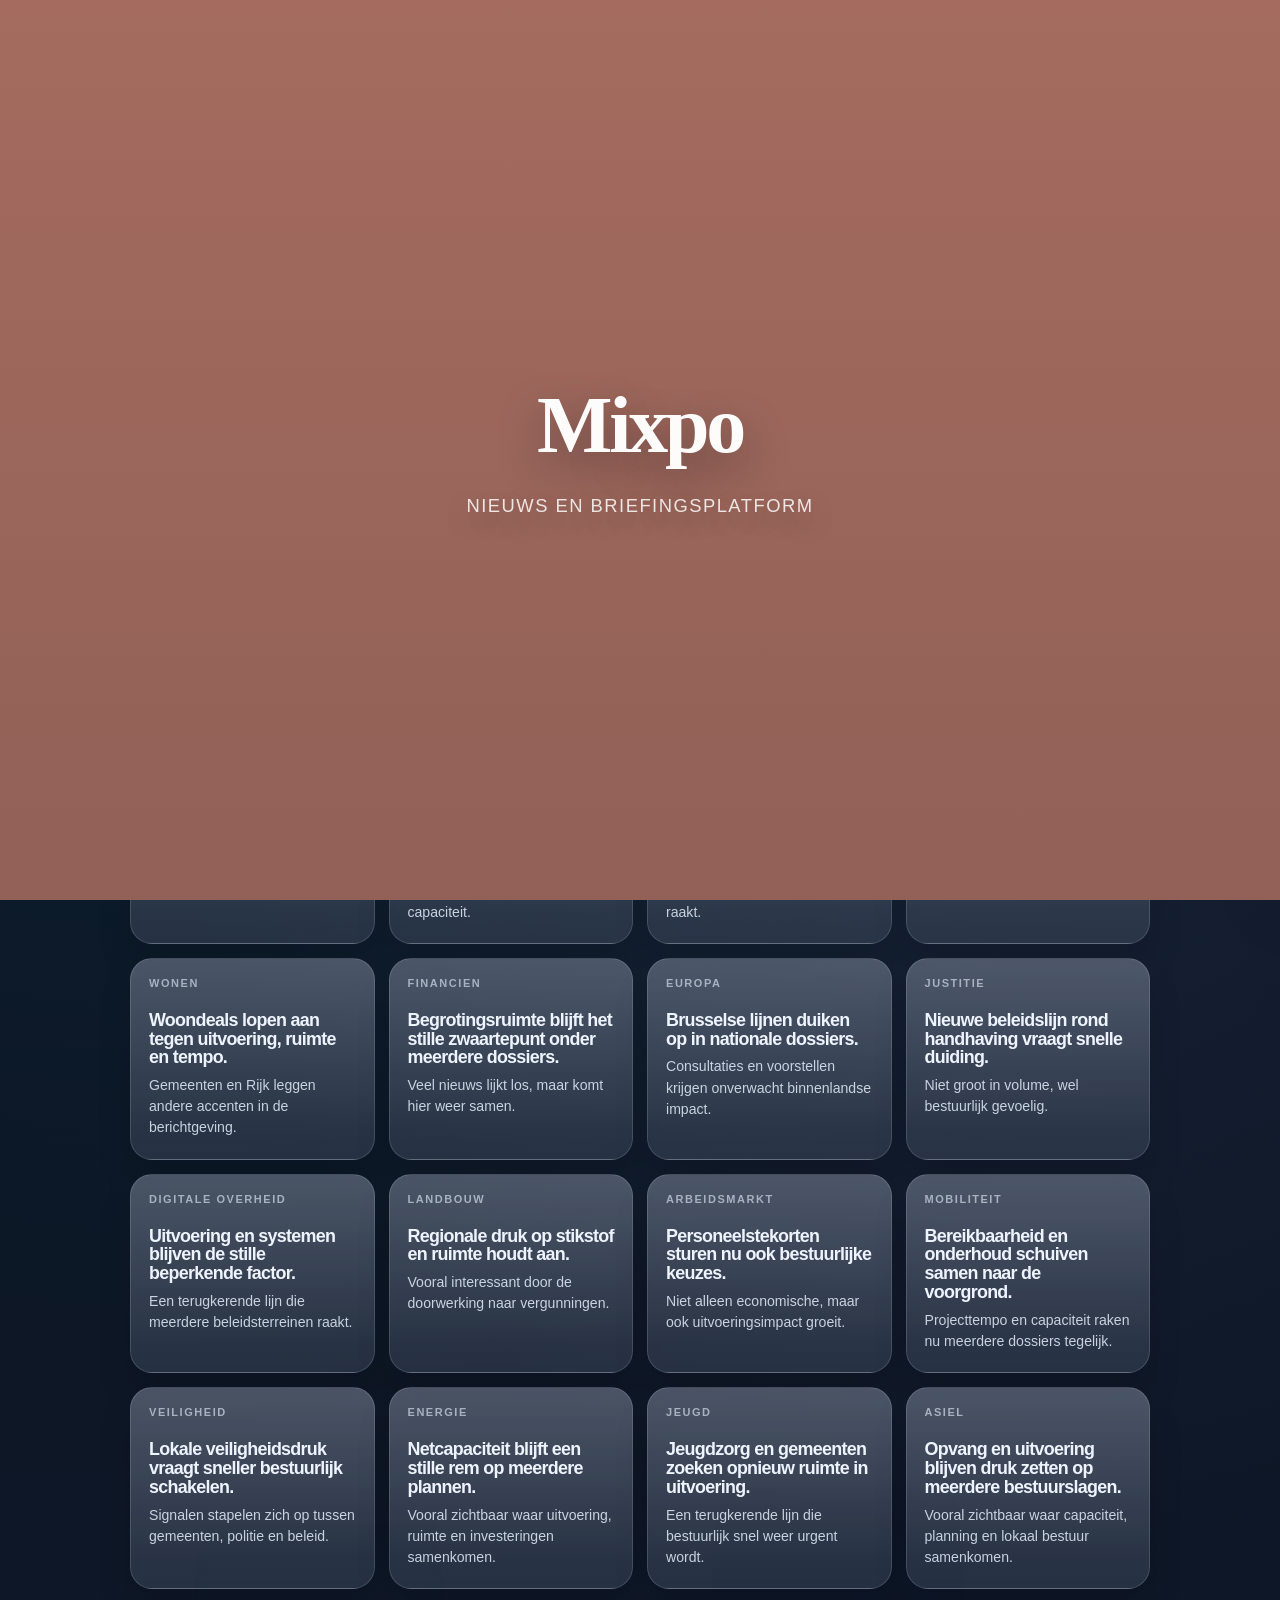
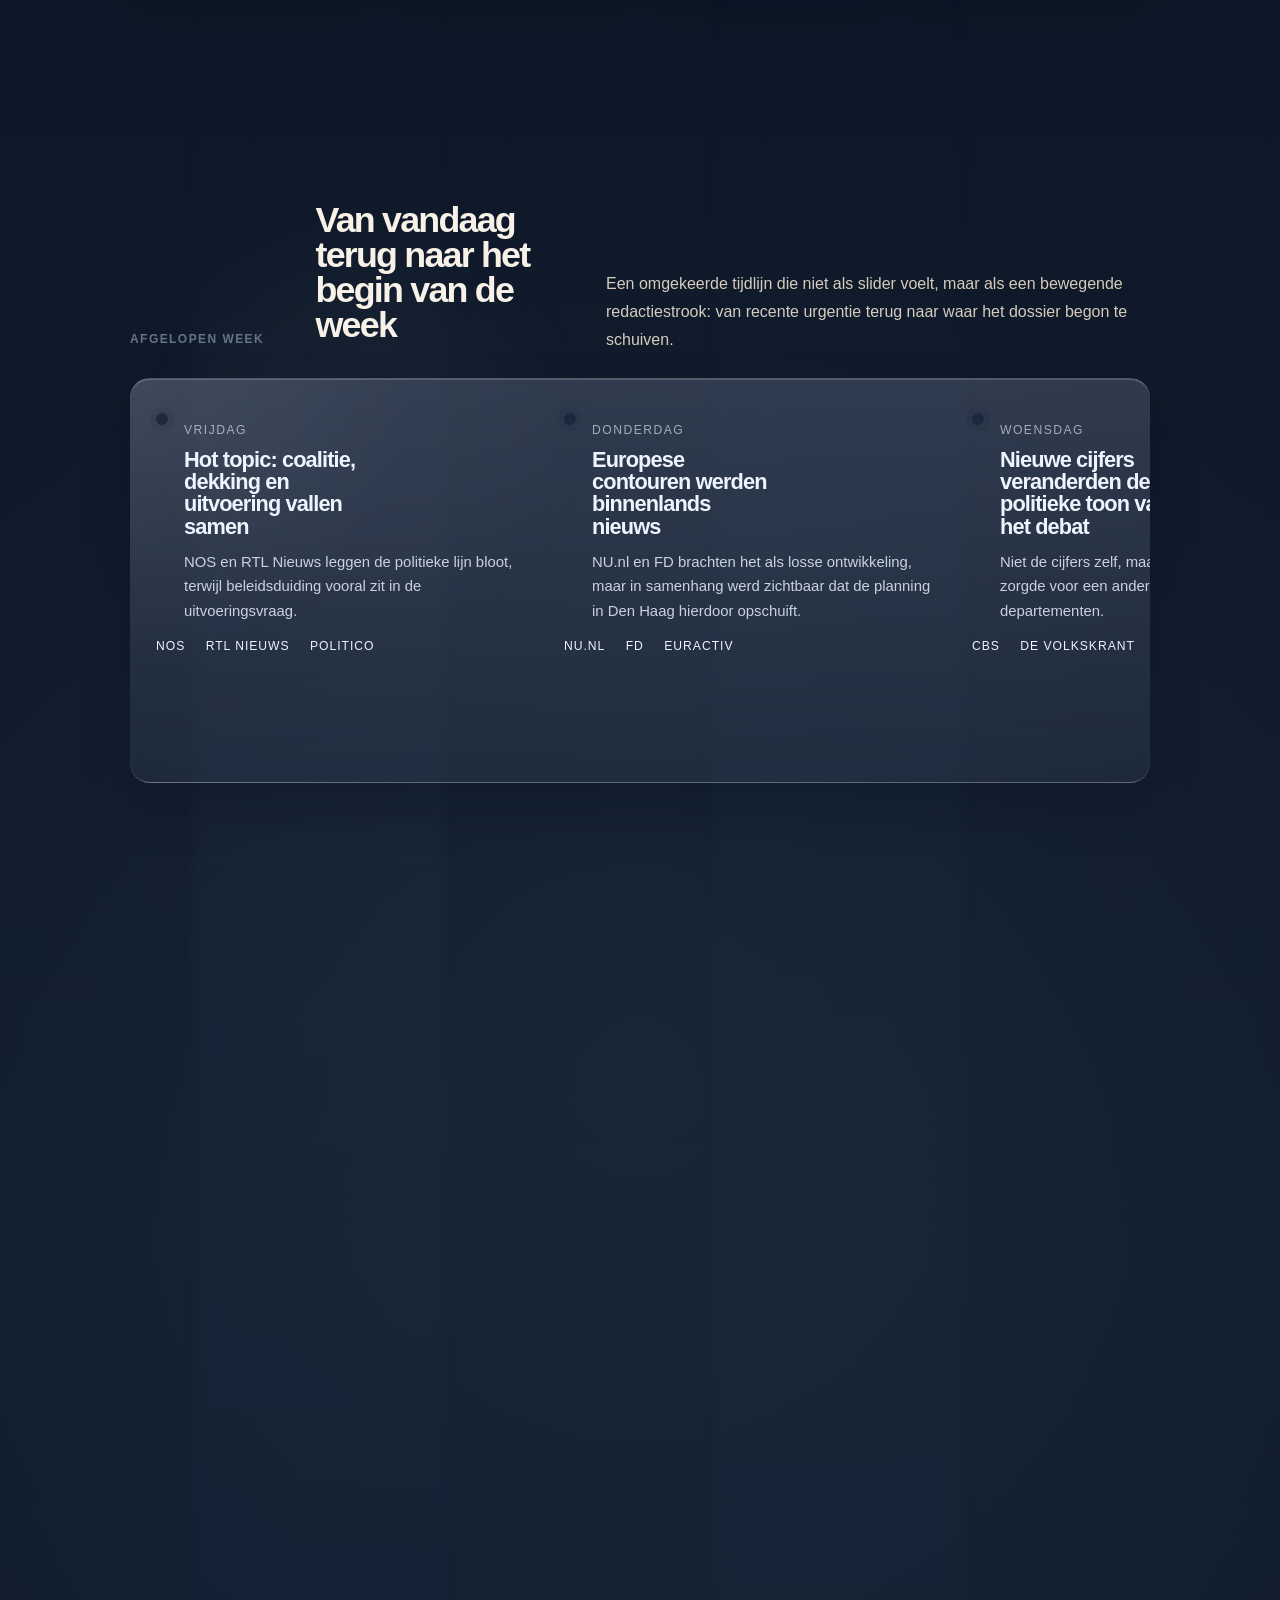
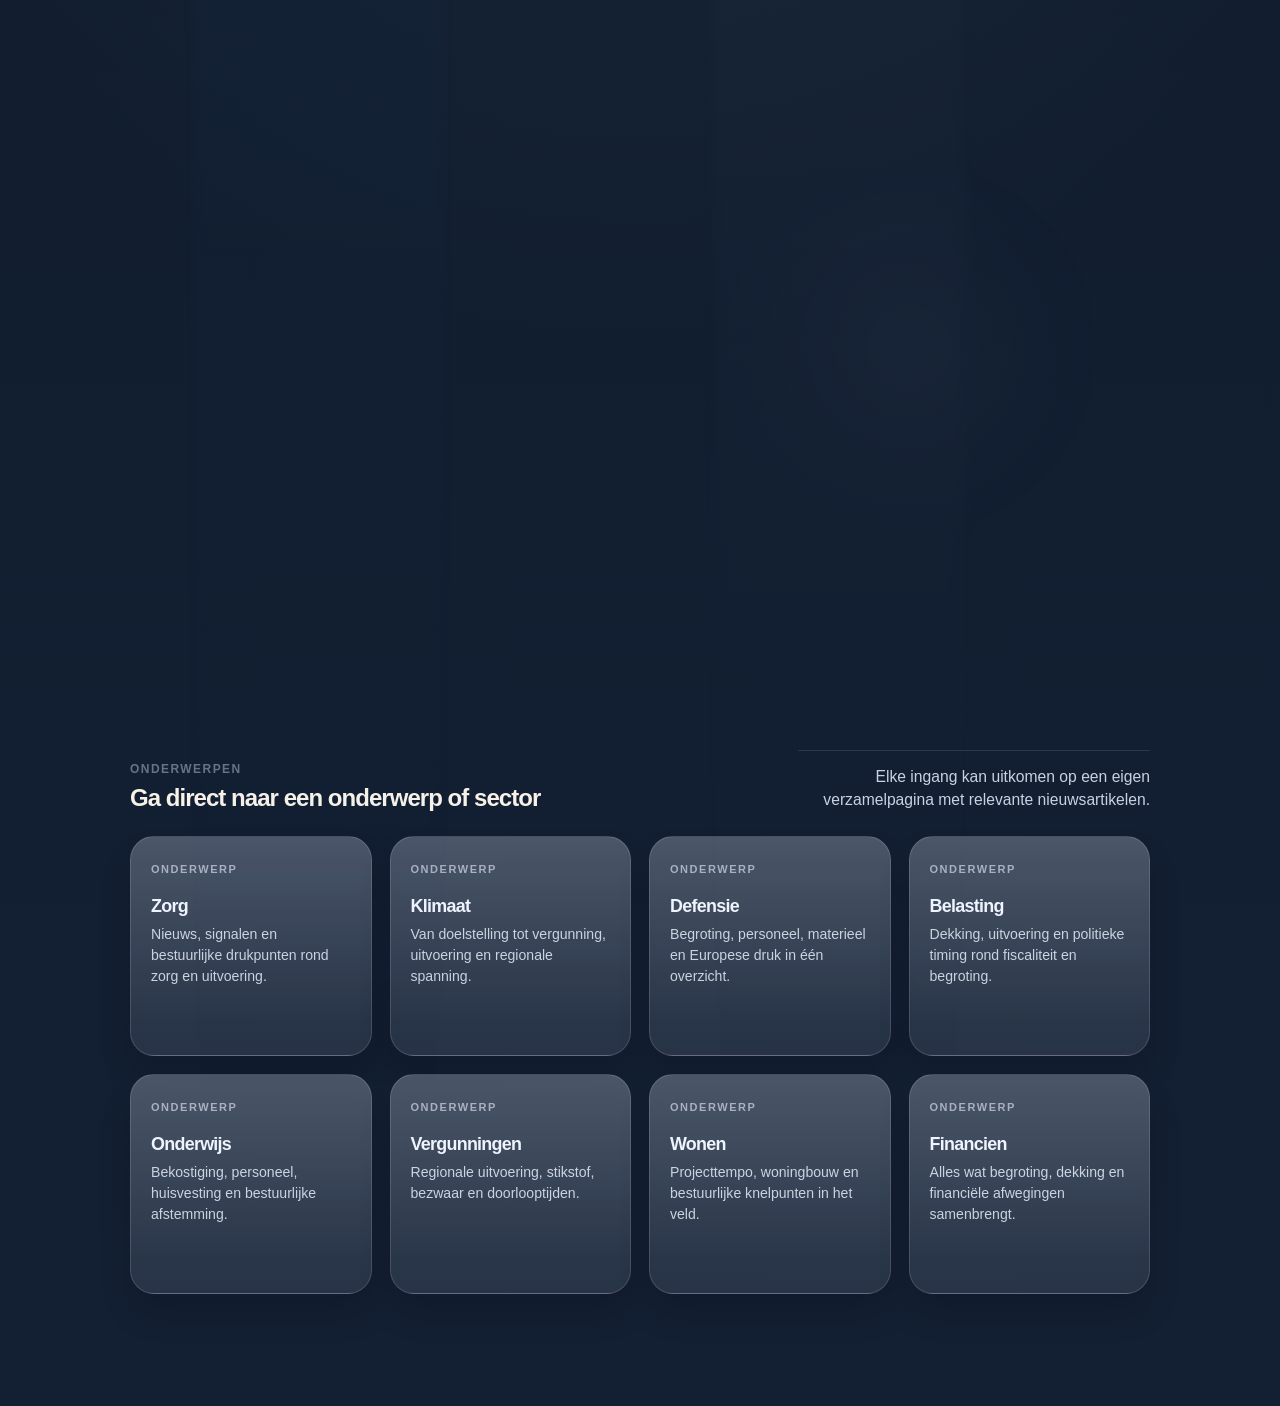
==== commit 2c857044: "Fix splash screen" ====
--- a/index.html
+++ b/index.html
@@ -4,15 +4,30 @@
     <meta charset="UTF-8">
     <meta name="viewport" content="width=device-width, initial-scale=1.0">
     <title>Mixpo</title>
+    <script>
+        (function () {
+            try {
+                if (window.sessionStorage.getItem("homepage-splash-seen") === "true") {
+                    document.documentElement.classList.add("homepage-splash-seen");
+                }
+            } catch (error) {
+                // Ignore storage failures and fall back to the runtime splash logic.
+            }
+        }());
+    </script>
     <link rel="stylesheet" href="css/style.css">
 </head>
 
 <body class="homepage" data-auth="logged-out">
 
 <div class="homepage-splash" aria-hidden="true" data-homepage-splash>
-    <div class="homepage-splash-mark">M</div>
+    <div class="homepage-splash-media" aria-hidden="true">
+        <video class="homepage-splash-video" autoplay muted loop playsinline preload="auto" data-splash-video disablePictureInPicture disableRemotePlayback>
+            <source src="assets/videos/homescreen-background-white-slow.mp4?v=capcut-20260313" type="video/mp4">
+        </video>
+    </div>
     <p class="homepage-splash-title">Mixpo</p>
-    <p class="homepage-splash-subtitle">Sneller zien wat beweegt in beleid, bestuur en politiek.</p>
+    <p class="homepage-splash-subtitle">Nieuws en briefingsplatform</p>
 </div>
 
 <div class="video-background" aria-hidden="true">
@@ -112,7 +127,7 @@
                 </article>
 
                 <div class="homepage-slot hot-topic-slot" data-hot-topic-slide>
-                    <article class="hot-topic homepage-card-swap slot-general">
+                    <article class="hot-topic homepage-card-swap slot-general source-brand-nu">
                         <div class="hot-topic-meta">
                             <div class="hot-topic-meta-main">
                                 <span class="card-tag">Klimaat</span>
@@ -149,7 +164,7 @@
                     </article>
                 </div>
 
-                <article class="hot-topic homepage-card-persist" data-hot-topic-slide>
+                <article class="hot-topic homepage-card-persist source-brand-rtl" data-hot-topic-slide>
                     <div class="hot-topic-meta">
                         <div class="hot-topic-meta-main">
                             <span class="card-tag">Defensie</span>
@@ -168,7 +183,7 @@
                 </article>
 
                 <div class="homepage-slot hot-topic-slot" data-hot-topic-slide>
-                    <article class="hot-topic homepage-card-swap slot-general">
+                    <article class="hot-topic homepage-card-swap slot-general source-brand-fd">
                         <div class="hot-topic-meta">
                             <div class="hot-topic-meta-main">
                                 <span class="card-tag">Europa</span>
--- a/css/style.css
+++ b/css/style.css
@@ -1,14 +1,33 @@
 /* ===== Base ===== */
+
+:root {
+    --mixpo-primary: #0d5b6e;
+    --mixpo-primary-hover: #0a4959;
+    --mixpo-primary-soft: rgba(13, 91, 110, 0.16);
+    --mixpo-brand: #c77f6d;
+    --mixpo-brand-hover: #b46f5d;
+    --mixpo-brand-strong: #985949;
+    --mixpo-brand-ink: #7f4639;
+    --mixpo-brand-soft: #f3e0da;
+    --mixpo-brand-soft-alt: #f8f2ef;
+    --mixpo-brand-soft-rgb: 243, 224, 218;
+    --mixpo-ink: #16212c;
+    --mixpo-ink-soft: #22313d;
+    --mixpo-muted: #647487;
+    --mixpo-border: #d9e1ea;
+    --mixpo-surface: #ffffff;
+    --mixpo-surface-alt: #f4f6f8;
+}
 
 * {
     box-sizing: border-box;
 }
 
 body {
-    font-family: Arial, Helvetica, sans-serif;
+    font-family: "Aptos", "Segoe UI", "Helvetica Neue", Arial, sans-serif;
     margin: 0;
-    background-color: #f5f7fa;
-    color: #0f172a;
+    background-color: var(--mixpo-surface-alt);
+    color: var(--mixpo-ink);
 }
 
 main {
@@ -20,7 +39,7 @@
 /* ===== Header / Navigation ===== */
 
 header {
-    background-color: rgba(15, 23, 42, 0.82);
+    background-color: rgba(22, 33, 44, 0.88);
     color: white;
     padding: 18px 40px;
 }
@@ -87,7 +106,7 @@
     right: 0;
     bottom: 2px;
     height: 1px;
-    background: rgba(191, 219, 254, 0.9);
+    background: rgba(199, 127, 109, 0.9);
     transform: scaleX(0);
     transform-origin: center;
     transition: transform 0.2s ease;
@@ -111,14 +130,14 @@
     letter-spacing: 0.12em;
     font-size: 12px;
     font-weight: 700;
-    color: #9fb4d2;
+    color: var(--mixpo-muted);
 }
 
 /* ===== Buttons ===== */
 
 .button {
     display: inline-block;
-    background: #0f172a;
+    background: var(--mixpo-primary);
     color: white;
     padding: 12px 20px;
     border-radius: 999px;
@@ -129,14 +148,20 @@
 }
 
 .button.secondary {
-    background: rgba(255, 255, 255, 0.08);
-    border-color: rgba(148, 163, 184, 0.28);
-    color: #e2e8f0;
+    background: var(--mixpo-brand-soft-alt);
+    border-color: rgba(199, 127, 109, 0.2);
+    color: var(--mixpo-brand-ink);
 }
 
 .button:hover {
     transform: translateY(-1px);
     box-shadow: 0 14px 30px rgba(15, 23, 42, 0.12);
+    background-color: var(--mixpo-primary-hover);
+}
+
+.button.secondary:hover {
+    background-color: rgba(255, 255, 255, 0.2);
+    color: #f8ede9;
 }
 
 button.button {
@@ -148,7 +173,7 @@
 .icon-button {
     border: 0;
     background: transparent;
-    color: #2563eb;
+    color: var(--mixpo-primary);
     font: inherit;
     cursor: pointer;
     padding: 0;
@@ -284,9 +309,9 @@
 .homepage,
 .site-theme {
     background:
-        radial-gradient(circle at 12% 8%, rgba(116, 152, 222, 0.18), transparent 24%),
-        radial-gradient(circle at 82% 14%, rgba(103, 126, 179, 0.18), transparent 22%),
-        radial-gradient(circle at 50% 58%, rgba(83, 113, 168, 0.1), transparent 32%),
+        radial-gradient(circle at 12% 8%, rgba(13, 91, 110, 0.18), transparent 24%),
+        radial-gradient(circle at 82% 14%, rgba(103, 126, 179, 0.14), transparent 22%),
+        radial-gradient(circle at 50% 58%, rgba(74, 110, 124, 0.12), transparent 32%),
         linear-gradient(180deg, #08101d 0%, #0d1625 28%, #111d2f 62%, #132033 100%);
     color: #e8e1d6;
     min-height: 100vh;
@@ -314,10 +339,10 @@
     inset: 0;
     pointer-events: none;
     background:
-        radial-gradient(circle at 70% 24%, rgba(255, 255, 255, 0.05) 0%, transparent 18%),
-        radial-gradient(circle at 18% 70%, rgba(164, 189, 235, 0.08) 0%, transparent 22%);
+        radial-gradient(circle at 70% 24%, rgba(255, 255, 255, 0.04) 0%, transparent 18%),
+        radial-gradient(circle at 18% 70%, rgba(164, 189, 235, 0.06) 0%, transparent 22%);
     mix-blend-mode: screen;
-    opacity: 0.7;
+    opacity: 0.52;
     z-index: 0;
 }
 
@@ -328,13 +353,13 @@
 }
 
 .homepage {
-    --home-surface-top: rgba(154, 162, 175, 0.5);
-    --home-surface-bottom: rgba(103, 114, 133, 0.42);
+    --home-surface-top: rgba(135, 145, 160, 0.44);
+    --home-surface-bottom: rgba(76, 86, 103, 0.44);
     --home-surface-border: rgba(255, 255, 255, 0.14);
     --home-surface-shadow: 0 24px 52px rgba(3, 8, 18, 0.2);
     --home-panel-title: #eef4fd;
-    --home-panel-copy: rgba(223, 232, 245, 0.9);
-    --home-panel-muted: rgba(190, 204, 224, 0.78);
+    --home-panel-copy: rgba(223, 232, 245, 0.88);
+    --home-panel-muted: rgba(198, 209, 223, 0.76);
     --home-panel-chip: rgba(255, 255, 255, 0.12);
     --home-panel-chip-border: rgba(255, 255, 255, 0.1);
 }
@@ -355,7 +380,7 @@
     inset: 0;
     background:
         linear-gradient(180deg, rgba(1, 7, 18, 0.68) 0%, rgba(3, 11, 26, 0.74) 24%, rgba(4, 15, 34, 0.8) 58%, rgba(3, 10, 24, 0.87) 100%),
-        radial-gradient(circle at top center, rgba(78, 105, 153, 0.14), transparent 34%),
+        radial-gradient(circle at top center, rgba(78, 105, 153, 0.12), transparent 34%),
         linear-gradient(90deg, rgba(4, 12, 27, 0.48) 0%, rgba(6, 16, 34, 0.22) 30%, rgba(6, 16, 34, 0.22) 70%, rgba(4, 12, 27, 0.52) 100%);
     opacity: 1;
 }
@@ -381,50 +406,70 @@
     align-items: center;
     justify-content: center;
     flex-direction: column;
-    gap: 14px;
-    background:
-        radial-gradient(circle at 50% 35%, rgba(122, 145, 184, 0.16), transparent 20%),
-        linear-gradient(180deg, #09111d 0%, #111a29 100%);
+    gap: 20px;
+    padding: 24px;
+    overflow: hidden;
+    isolation: isolate;
+    background: #07111d;
     transition: opacity 0.9s ease, visibility 0.9s ease;
 }
 
+html.homepage-splash-seen .homepage-splash,
 .homepage-splash.is-hidden {
     opacity: 0;
     visibility: hidden;
-}
-
-.homepage-splash-mark {
-    width: 96px;
-    height: 96px;
-    display: flex;
-    align-items: center;
-    justify-content: center;
-    border-radius: 20px;
-    font-size: 52px;
-    font-weight: 700;
-    color: #f8f3eb;
-    background: linear-gradient(135deg, #3f4c63 0%, #6f829f 100%);
-    box-shadow: 0 0 0 1px rgba(255, 244, 230, 0.08), 0 26px 60px rgba(0, 0, 0, 0.35);
-    animation: splashPulse 1.8s ease-in-out infinite;
+    pointer-events: none;
+}
+
+.homepage-splash-media {
+    position: absolute;
+    inset: 0;
+    z-index: 0;
+}
+
+.homepage-splash-media::after {
+    content: "";
+    position: absolute;
+    inset: 0;
+    background:
+        linear-gradient(180deg, rgba(199, 127, 109, 0.82) 0%, rgba(199, 127, 109, 0.72) 100%),
+        linear-gradient(180deg, rgba(7, 17, 29, 0.38) 0%, rgba(7, 17, 29, 0.56) 100%);
+}
+
+.homepage-splash-video {
+    position: absolute;
+    inset: 0;
+    display: block;
+    width: 100%;
+    height: 100%;
+    object-fit: cover;
+    object-position: center center;
 }
 
 .homepage-splash-title,
 .homepage-splash-subtitle {
     margin: 0;
+    text-align: center;
+    position: relative;
+    z-index: 1;
 }
 
 .homepage-splash-title {
-    font-size: clamp(1.8rem, 5vw, 2.8rem);
+    font-family: Georgia, "Times New Roman", serif;
+    font-size: clamp(2.8rem, 9vw, 5rem);
     font-weight: 700;
-    letter-spacing: -0.03em;
-    color: #f7f1e8;
-    font-family: Georgia, "Times New Roman", serif;
+    letter-spacing: -0.04em;
+    color: rgba(255, 255, 255, 0.98);
+    text-shadow: 0 16px 44px rgba(9, 17, 29, 0.34);
 }
 
 .homepage-splash-subtitle {
     max-width: 32rem;
-    text-align: center;
-    color: rgba(232, 225, 214, 0.82);
+    font-size: clamp(0.95rem, 2.4vw, 1.15rem);
+    letter-spacing: 0.08em;
+    text-transform: uppercase;
+    color: rgba(255, 255, 255, 0.84);
+    text-shadow: 0 10px 30px rgba(9, 17, 29, 0.28);
     line-height: 1.6;
 }
 
@@ -985,6 +1030,30 @@
     transform: translateX(118px);
 }
 
+.homepage-card-personal {
+    --source-accent: var(--mixpo-brand);
+    border-color: rgba(255, 255, 255, 0.18);
+    background:
+        linear-gradient(180deg, rgba(255, 255, 255, 0.08) 0%, rgba(255, 255, 255, 0.02) 100%),
+        linear-gradient(145deg, rgba(114, 126, 148, 0.58) 0%, rgba(67, 79, 100, 0.5) 100%);
+}
+
+.homepage-card-personal .card-tag,
+.homepage-card-personal .source-time {
+    background: var(--home-panel-chip);
+    border-color: var(--home-panel-chip-border);
+    color: var(--mixpo-brand);
+}
+
+.homepage-card-personal .text-link,
+.homepage-card-personal .hot-topic-footer a {
+    color: #fff1eb;
+}
+
+.homepage-card-personal:hover {
+    border-color: rgba(255, 255, 255, 0.42);
+}
+
 body.dashboard-expanded .homepage-card-swap {
     opacity: 0;
     filter: blur(5px);
@@ -1125,13 +1194,13 @@
 }
 
 .hot-topics-dot.is-active {
-    background: #243650;
+    background: rgba(214, 225, 239, 0.72);
     width: 28px;
     transform: none;
 }
 
 .hot-topic {
-    --source-accent: #1b2942;
+    --source-accent: var(--mixpo-primary);
     display: flex;
     flex-direction: column;
     align-items: flex-start;
@@ -1149,7 +1218,23 @@
 }
 
 .source-brand-politico {
-    --source-accent: #c93f33;
+    --source-accent: #b84a3e;
+}
+
+.source-brand-nu {
+    --source-accent: #2f6f97;
+}
+
+.source-brand-fd {
+    --source-accent: #2a5b82;
+}
+
+.source-brand-rtl {
+    --source-accent: #b86c2f;
+}
+
+.source-brand-nrc {
+    --source-accent: #8d3b42;
 }
 
 .hot-topic-primary {
@@ -1233,8 +1318,8 @@
     gap: 0;
     padding: 22px 22px 88px;
     border-radius: 4px;
-    background: rgba(119, 131, 152, 0.26);
-    border: 1px solid rgba(255, 255, 255, 0.1);
+    background: rgba(119, 131, 152, 0.24);
+    border: 1px solid rgba(255, 255, 255, 0.08);
     box-shadow:
         0 16px 30px rgba(6, 11, 20, 0.12),
         inset 0 1px 0 rgba(255, 255, 255, 0.08);
@@ -1396,7 +1481,7 @@
 }
 
 .source-time {
-    color: var(--home-panel-title);
+    color: var(--source-accent);
     font-size: 0.78rem;
     letter-spacing: 0.12em;
     text-transform: uppercase;
@@ -1511,7 +1596,7 @@
     width: fit-content;
     padding: 12px 16px;
     border-radius: 999px;
-    background: rgba(22, 35, 55, 0.9);
+    background: linear-gradient(135deg, var(--mixpo-brand-strong) 0%, var(--mixpo-brand) 100%);
     box-shadow: inset 0 1px 0 rgba(255, 255, 255, 0.08), 0 12px 22px rgba(5, 10, 22, 0.12);
     position: relative;
     z-index: 1;
@@ -1532,6 +1617,19 @@
 
 .hot-topic a:hover {
     text-decoration: none;
+    background: linear-gradient(135deg, #874b3e 0%, var(--mixpo-brand-strong) 100%);
+}
+
+.hot-topic.homepage-card-personal {
+    border-color: rgba(255, 255, 255, 0.18);
+}
+
+.hot-topic.homepage-card-personal a {
+    background: rgba(152, 89, 73, 0.92);
+}
+
+.hot-topic.homepage-card-personal a:hover {
+    background: rgba(127, 70, 57, 0.96);
 }
 
 .news-feed-section {
@@ -1611,6 +1709,18 @@
     opacity: 1;
 }
 
+.news-feed-card.homepage-card-personal {
+    border-color: rgba(255, 255, 255, 0.18);
+}
+
+.news-feed-card.homepage-card-personal h3 {
+    color: var(--home-panel-title);
+}
+
+.news-feed-card.homepage-card-personal p {
+    color: var(--home-panel-copy);
+}
+
 .topic-directory {
     margin-bottom: 0;
 }
@@ -1759,6 +1869,11 @@
     transition: transform 0.3s ease, box-shadow 0.3s ease;
 }
 
+.timeline-day.homepage-card-personal::before {
+    background: rgba(199, 127, 109, 0.92);
+    box-shadow: 0 0 0 6px rgba(199, 127, 109, 0.12);
+}
+
 .timeline-day-current {
     background: transparent;
 }
@@ -1861,22 +1976,22 @@
     min-width: 260px;
     height: 30vw;
     min-height: 260px;
-    filter: blur(28px);
+    filter: blur(24px);
     mix-blend-mode: screen;
     animation: sectionSmoke 16s ease-in-out infinite;
-    opacity: 0.9;
+    opacity: 0.62;
 }
 
 .section-smoke-a {
     top: 2%;
     left: 8%;
-    background: radial-gradient(circle, rgba(118, 140, 182, 0.24) 0%, rgba(196, 210, 228, 0.14) 36%, transparent 72%);
+    background: radial-gradient(circle, rgba(118, 140, 182, 0.2) 0%, rgba(196, 210, 228, 0.12) 36%, transparent 72%);
 }
 
 .section-smoke-b {
     top: 18%;
     right: 4%;
-    background: radial-gradient(circle, rgba(96, 127, 180, 0.26) 0%, rgba(196, 210, 228, 0.14) 34%, transparent 72%);
+    background: radial-gradient(circle, rgba(13, 91, 110, 0.22) 0%, rgba(196, 210, 228, 0.12) 34%, transparent 72%);
     animation-duration: 19s;
     animation-delay: -5s;
 }
@@ -1904,19 +2019,19 @@
     min-width: 180px;
     height: 140%;
     top: -12%;
-    filter: blur(8px);
-    opacity: 0.68;
+    filter: blur(7px);
+    opacity: 0.46;
     animation: beamSweep 14s ease-in-out infinite;
 }
 
 .section-beam-a {
     left: 18%;
-    background: linear-gradient(180deg, transparent 0%, rgba(190, 204, 224, 0.16) 32%, rgba(95, 133, 187, 0.16) 60%, transparent 100%);
+    background: linear-gradient(180deg, transparent 0%, rgba(190, 204, 224, 0.14) 32%, rgba(95, 133, 187, 0.14) 60%, transparent 100%);
 }
 
 .section-beam-b {
     right: 12%;
-    background: linear-gradient(180deg, transparent 0%, rgba(86, 128, 194, 0.18) 30%, rgba(190, 204, 224, 0.14) 58%, transparent 100%);
+    background: linear-gradient(180deg, transparent 0%, rgba(13, 91, 110, 0.18) 30%, rgba(190, 204, 224, 0.12) 58%, transparent 100%);
     --beam-rotation: -7deg;
     animation-duration: 17s;
 }
@@ -1973,7 +2088,7 @@
 .editorial-lead a,
 .editorial-brief a,
 .text-link {
-    color: #d7e1ef;
+    color: var(--mixpo-brand-soft);
     font-weight: 600;
     text-decoration: none;
 }
@@ -1982,6 +2097,7 @@
 .editorial-brief a:hover,
 .text-link:hover {
     text-decoration: underline;
+    color: #fff3ee;
 }
 
 .content-panel {
@@ -2121,7 +2237,7 @@
 .pill.active {
     background: rgba(223, 231, 242, 0.08);
     border-color: rgba(223, 231, 242, 0.2);
-    color: #f7f1e8;
+    color: #fff4f0;
 }
 
 .sidebar-list {
@@ -2174,7 +2290,7 @@
 .homepage .site-logo-slot,
 .site-theme .site-logo-slot {
     min-width: 0;
-    width: auto;
+    width: clamp(8.8rem, 14vw, 10.8rem);
     height: auto;
     border: 0;
     background: transparent;
@@ -2194,33 +2310,39 @@
     flex: 0 0 auto;
 }
 
-.homepage .site-logo-slot::after,
-.site-theme .site-logo-slot::after {
-    content: "Mixpo";
-    position: static;
+.homepage-brand::before {
+    content: "";
     display: block;
-    color: #eef3fb;
-    font-family: "Aptos Display", "Segoe UI", "Helvetica Neue", Arial, sans-serif;
-    font-size: 1.55rem;
-    font-weight: 800;
-    letter-spacing: -0.04em;
+    width: 100%;
+    aspect-ratio: 10 / 3;
+    border-radius: 12px;
+    background: url("../assets/images/mixpo-wordmark-v1.svg") center / contain no-repeat;
+    box-shadow: 0 14px 32px rgba(9, 17, 29, 0.18);
 }
 
 .homepage .button,
 .site-theme .button {
-    background: linear-gradient(135deg, #70757e 0%, #9ca1a9 100%);
+    background: linear-gradient(135deg, var(--mixpo-brand-strong) 0%, var(--mixpo-brand) 100%);
     color: #f8f3eb;
-    box-shadow: 0 18px 34px rgba(39, 44, 53, 0.24);
+    box-shadow: 0 18px 34px rgba(84, 43, 34, 0.22);
     border-radius: 999px;
     padding: 13px 22px;
 }
 
+.homepage .login-link,
+.site-theme .login-link {
+    background: linear-gradient(135deg, var(--mixpo-brand-strong) 0%, var(--mixpo-brand) 100%);
+    border-color: rgba(243, 224, 218, 0.22);
+    color: #fff5f1;
+    box-shadow: 0 18px 34px rgba(84, 43, 34, 0.22);
+}
+
 .homepage .button.secondary,
 .site-theme .button.secondary {
-    background: rgba(255, 255, 255, 0.18);
-    border-color: rgba(255, 255, 255, 0.22);
-    color: #1f2d43;
-    box-shadow: inset 0 1px 0 rgba(255, 255, 255, 0.12);
+    background: rgba(243, 224, 218, 0.12);
+    border-color: rgba(199, 127, 109, 0.24);
+    color: #f8ede9;
+    box-shadow: inset 0 1px 0 rgba(255, 255, 255, 0.08);
 }
 
 .homepage .status-label,
@@ -2265,9 +2387,9 @@
     min-height: 56px;
     padding: 0 24px;
     border-radius: 18px;
-    border: 1px solid rgba(255, 255, 255, 0.16);
-    background: linear-gradient(180deg, rgba(116, 118, 123, 0.84) 0%, rgba(66, 69, 75, 0.88) 100%);
-    color: #f3e8d6;
+    border: 1px solid rgba(199, 127, 109, 0.2);
+    background: linear-gradient(180deg, rgba(32, 41, 56, 0.9) 0%, rgba(18, 25, 36, 0.92) 100%);
+    color: #f8ede7;
     text-decoration: none;
     font-size: 0.92rem;
     letter-spacing: 0.06em;
@@ -2277,6 +2399,20 @@
     -webkit-backdrop-filter: blur(12px);
 }
 
+.topbar-link:hover,
+.menu-toggle:hover {
+    border-color: rgba(199, 127, 109, 0.34);
+    color: #fff5f1;
+}
+
+.topbar-link.login-link,
+.menu-toggle {
+    border-color: rgba(199, 127, 109, 0.24);
+    background: linear-gradient(135deg, rgba(152, 89, 73, 0.94) 0%, rgba(199, 127, 109, 0.96) 100%);
+    color: #fff5f1;
+    box-shadow: 0 18px 34px rgba(84, 43, 34, 0.22);
+}
+
 .topbar-link-icon-button {
     min-width: 56px;
     width: 56px;
@@ -2308,9 +2444,8 @@
     gap: 14px;
     min-height: 56px;
     padding: 10px 14px 10px 18px;
-    border: 1px solid rgba(255, 255, 255, 0.16);
-    background: linear-gradient(180deg, rgba(116, 118, 123, 0.84) 0%, rgba(66, 69, 75, 0.88) 100%);
-    color: #f3e8d6;
+    border: 1px solid rgba(199, 127, 109, 0.24);
+    color: #fff5f1;
     cursor: pointer;
     font: inherit;
     border-radius: 18px;
@@ -2337,7 +2472,7 @@
     width: 36px;
     height: 36px;
     border-radius: 50%;
-    background: rgba(255, 255, 255, 0.16);
+    background: rgba(255, 255, 255, 0.12);
     display: inline-flex;
     flex-direction: column;
     justify-content: center;
@@ -2381,7 +2516,8 @@
     inset: 0;
     z-index: 70;
     background:
-        radial-gradient(circle at top right, rgba(128, 148, 182, 0.12), transparent 24%),
+        radial-gradient(circle at top right, rgba(199, 127, 109, 0.14), transparent 24%),
+        radial-gradient(circle at 18% 14%, rgba(13, 91, 110, 0.12), transparent 28%),
         linear-gradient(135deg, rgba(12, 18, 28, 0.98) 0%, rgba(17, 22, 31, 0.99) 100%);
     opacity: 0;
     visibility: hidden;
@@ -2414,7 +2550,7 @@
 
 .site-menu-kicker {
     margin: 0;
-    color: #b9c8db;
+    color: rgba(243, 224, 218, 0.78);
     text-transform: uppercase;
     letter-spacing: 0.14em;
     font-size: 0.78rem;
@@ -2459,11 +2595,30 @@
     line-height: 0.98;
     letter-spacing: -0.04em;
     padding: 6px 0;
-}
-
-.site-menu-nav a:hover,
+    position: relative;
+    transition: color 0.22s ease;
+}
+
+.site-menu-nav a:hover {
+    color: var(--mixpo-brand-soft);
+}
+
 .site-menu-nav a[aria-current="page"] {
-    color: #d7e1ef;
+    color: var(--mixpo-brand);
+    text-shadow: 0 0 24px rgba(199, 127, 109, 0.08);
+}
+
+.site-menu-nav a[aria-current="page"]::after {
+    content: "";
+    position: absolute;
+    right: calc(100% + 1rem);
+    top: 50%;
+    width: 0.72rem;
+    height: 0.72rem;
+    border-radius: 0.22rem;
+    background: linear-gradient(135deg, var(--mixpo-brand-strong) 0%, var(--mixpo-brand) 100%);
+    box-shadow: 0 0 0 1px rgba(243, 224, 218, 0.12);
+    transform: translateY(-50%);
 }
 
 .site-menu-footer {
@@ -2472,14 +2627,14 @@
     align-items: end;
     gap: 24px;
     padding-top: 18px;
-    border-top: 1px solid rgba(196, 210, 228, 0.1);
+    border-top: 1px solid rgba(199, 127, 109, 0.14);
     width: 100%;
 }
 
 .site-menu-footer p {
     max-width: 32rem;
     margin: 0;
-    color: #cfc6b9;
+    color: rgba(243, 224, 218, 0.84);
     line-height: 1.7;
     text-align: right;
     margin-left: auto;
@@ -2538,13 +2693,13 @@
 .site-theme .topbar-link,
 .site-theme .menu-toggle {
     background: linear-gradient(180deg, rgba(74, 82, 98, 0.96) 0%, rgba(46, 54, 68, 0.98) 100%);
-    color: #f3e8d6;
+    color: #f8ede7;
     border-color: rgba(196, 210, 228, 0.14);
 }
 
 .site-theme .pill.active {
-    background: rgba(255, 255, 255, 0.08);
-    border-color: rgba(255, 255, 255, 0.16);
+    background: rgba(223, 231, 242, 0.08);
+    border-color: rgba(223, 231, 242, 0.2);
     color: #f7f1e8;
 }
 
@@ -2558,17 +2713,14 @@
     display: none;
 }
 
-@keyframes splashPulse {
-    0%,
-    100% {
-        transform: scale(1);
-        box-shadow: 0 0 0 1px rgba(255, 244, 230, 0.08), 0 26px 60px rgba(0, 0, 0, 0.35);
-    }
-
-    50% {
-        transform: scale(1.04);
-        box-shadow: 0 0 0 1px rgba(255, 244, 230, 0.12), 0 32px 70px rgba(120, 142, 178, 0.18);
-    }
+.homepage .topbar-link.login-link,
+.site-theme .topbar-link.login-link,
+.homepage .menu-toggle,
+.site-theme .menu-toggle {
+    border-color: rgba(199, 127, 109, 0.24);
+    background: linear-gradient(135deg, rgba(152, 89, 73, 0.94) 0%, rgba(199, 127, 109, 0.96) 100%);
+    color: #fff5f1;
+    box-shadow: 0 18px 34px rgba(84, 43, 34, 0.22);
 }
 
 @keyframes ambientFloat {
@@ -2834,14 +2986,9 @@
     .homepage .site-logo-slot,
     .site-theme .site-logo-slot {
         min-width: 0;
-        width: auto;
+        width: clamp(7.8rem, 34vw, 9.4rem);
         height: auto;
         padding: 2px 0;
-    }
-
-    .homepage .site-logo-slot::after,
-    .site-theme .site-logo-slot::after {
-        font-size: 1.34rem;
     }
 
     .topbar-link {
@@ -3061,10 +3208,8 @@
         font-size: clamp(2.3rem, 12vw, 3.4rem);
     }
 
-    .homepage-splash-mark {
-        width: 78px;
-        height: 78px;
-        font-size: 42px;
+    .homepage-splash-title {
+        font-size: clamp(2.4rem, 14vw, 3.6rem);
     }
 
     .menu-toggle {
@@ -3102,7 +3247,8 @@
 
 @media (prefers-reduced-motion: reduce) {
     .homepage-splash,
-    .homepage-splash-mark,
+    .homepage-splash-title,
+    .homepage-splash-video,
     .button,
     .hot-topic,
     .timeline-day,
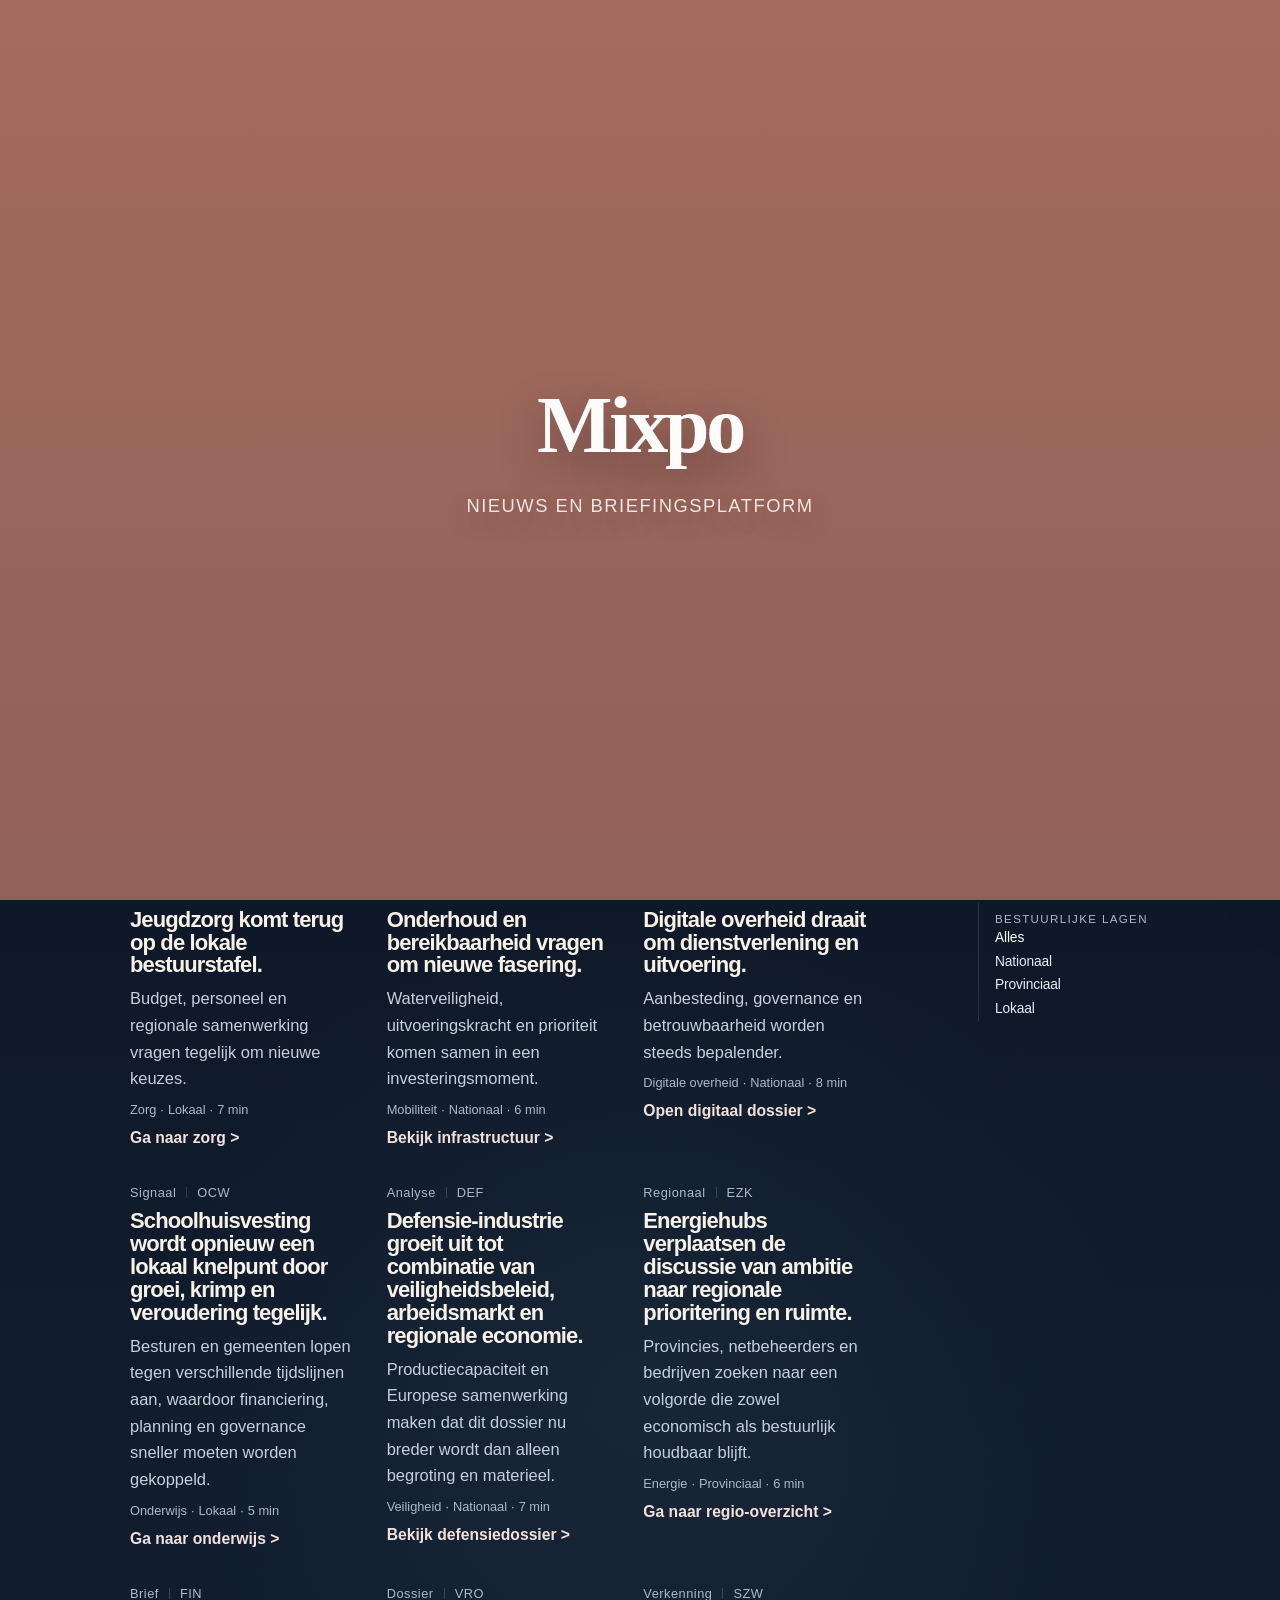
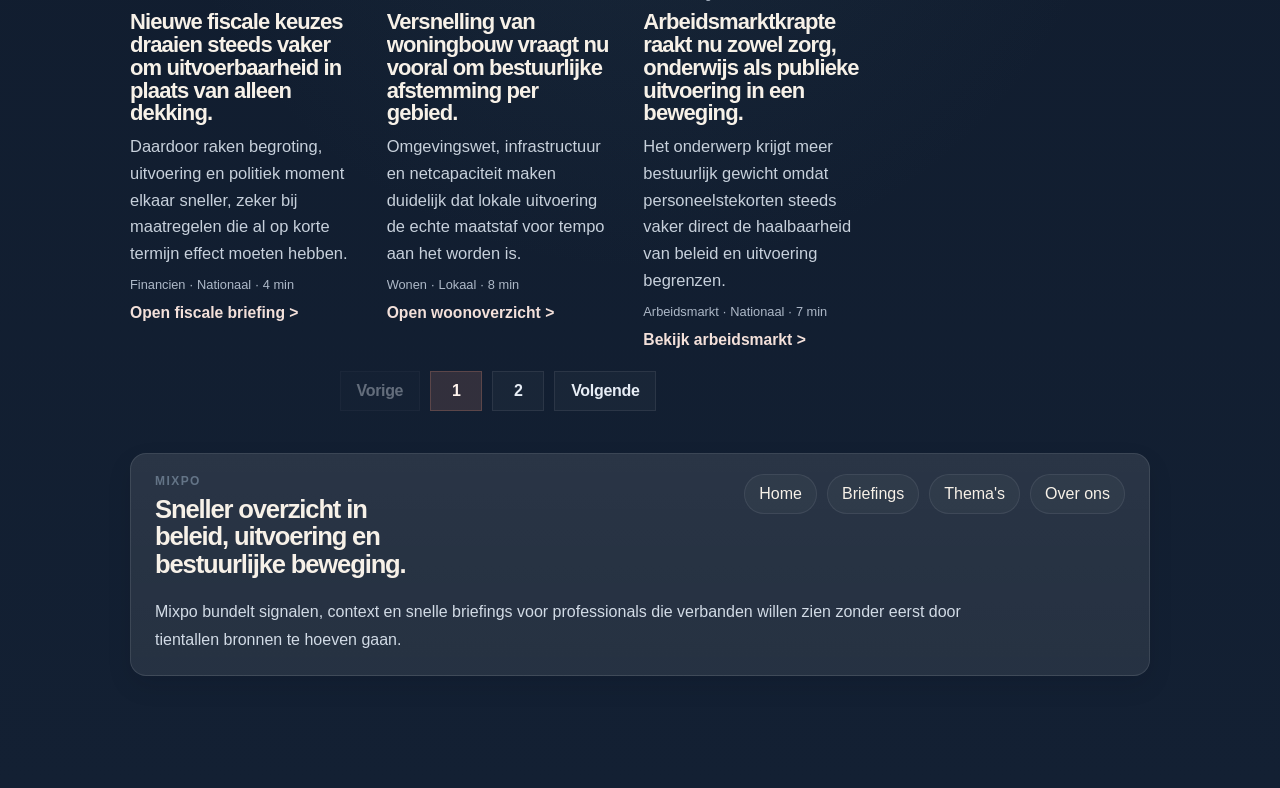
==== commit 30cfa169: "Update homepage" ====
--- a/index.html
+++ b/index.html
@@ -37,7 +37,7 @@
 </div>
 
 <div class="homepage-topbar">
-    <a class="site-logo-slot homepage-brand" href="index.html" aria-label="Home"></a>
+    <a class="site-logo-slot homepage-brand homepage-brand-text" href="index.html" aria-label="Home">Mixpo</a>
     <div class="homepage-topbar-actions">
         <a class="topbar-link login-link" href="onboarding/" data-auth-link="logged-out">Inloggen</a>
         <button class="topbar-link topbar-link-button topbar-link-icon-button" type="button" data-auth-link="logged-in" data-dashboard-toggle aria-expanded="false" aria-controls="homepage-dashboard" aria-label="Open dashboard">
@@ -121,104 +121,82 @@
                         </div>
                     </div>
                     <div class="hot-topic-figure">
-                        <img src="assets/images/2025-10-01-00_00_2025-10-01-23_59_Sentinel-2_Kharg-Island.jpg" alt="">
+                        <img src="assets/images/2025-10-01-00_00_2025-10-01-23_59_Sentinel-2_Kharg-Island.jpg" alt="Satellietbeeld van Kharg Island">
                         <span class="hot-topic-image-credit">Bevat gewijzigde Copernicus Sentinel-data 2025, verwerkt door Sentinel Hub.</span>
                     </div>
                 </article>
 
-                <div class="homepage-slot hot-topic-slot" data-hot-topic-slide>
-                    <article class="hot-topic homepage-card-swap slot-general source-brand-nu">
+                <article class="hot-topic hot-topic-has-image hot-topic-featured-image source-brand-nu homepage-card-persist" data-hot-topic-slide>
+                    <div class="hot-topic-copy-panel">
                         <div class="hot-topic-meta">
                             <div class="hot-topic-meta-main">
-                                <span class="card-tag">Klimaat</span>
-                                <span class="hot-topic-keywords">Vergunningen | Planning | Regio</span>
+                                <span class="card-tag">Incident</span>
+                                <span class="hot-topic-keywords">Belgisch Limburg | Chalet | Onderzoek</span>
                             </div>
                             <span class="source-time">NU.nl</span>
                         </div>
-                        <h3>Klimaatmaatregelen botsen op regionale vergunningen en planning.</h3>
+                        <h3>Twee kinderen van 6 en 8 omgekomen bij brand in chalet in Belgisch Limburg.</h3>
                         <p class="hot-topic-summary">
-                            Het debat verschuift van ambitie naar haalbaarheid, omdat vergunningen,
-                            tempo en uitvoeringsruimte steeds zichtbaarder de agenda bepalen.
+                            Het bericht draait om een fatale brand en de eerste onderzoeksfase, met
+                            lokale hulpdiensten en de toedracht van de brand centraal in de berichtgeving.
                         </p>
-                        <div class="hot-topic-footer">
-                            <a class="text-link" href="topics/">Bekijk dossier</a>
-                        </div>
-                    </article>
-
-                    <article class="hot-topic homepage-card-personal slot-personal">
+                        <div class="hot-topic-featured-actions">
+                            <a href="https://www.nu.nl/algemeen/6389276/twee-kinderen-van-6-en-8-omgekomen-bij-brand-in-chalet-in-belgisch-limburg.html" target="_blank" rel="noopener noreferrer">Lees op NU.nl</a>
+                        </div>
+                    </div>
+                    <div class="hot-topic-figure">
+                        <img src="assets/images/nu-fire-placeholder.svg" alt="Illustratie van een chaletbrand met brandweerlichten">
+                        <span class="hot-topic-image-credit">Testbeeld voor layoutvalidatie.</span>
+                    </div>
+                </article>
+
+                <article class="hot-topic hot-topic-has-image hot-topic-featured-image source-brand-ad homepage-card-persist" data-hot-topic-slide>
+                    <div class="hot-topic-copy-panel">
                         <div class="hot-topic-meta">
                             <div class="hot-topic-meta-main">
-                                <span class="card-tag">Onderwijs</span>
-                                <span class="hot-topic-keywords">Bekostiging | Personeel | Besturen</span>
-                            </div>
-                            <span class="source-time">Voor jou</span>
-                        </div>
-                        <h3>Onderwijsbesturen vragen sneller duidelijkheid over bekostiging en personeel.</h3>
+                                <span class="card-tag">Formule 1</span>
+                                <span class="hot-topic-keywords">Verstappen | Red Bull | Buitenlandse media</span>
+                            </div>
+                            <span class="source-time">AD</span>
+                        </div>
+                        <h3>Buitenlandse media zien slecht nieuws voor Max Verstappen en druk op Red Bull oplopen.</h3>
                         <p class="hot-topic-summary">
-                            Voor jouw profiel schuift dit onderwerp naar voren, omdat bekostiging,
-                            personeel en bestuurlijke afstemming hier tegelijk onder druk staan.
+                            De analyse draait om hoe buitenlandse media de sportieve verhoudingen lezen
+                            en welke gevolgen dat volgens hen heeft voor Verstappen en de stemming bij Red Bull.
                         </p>
-                        <div class="hot-topic-footer">
-                            <a class="text-link" href="briefings/">Open persoonlijke briefing</a>
-                        </div>
-                    </article>
-                </div>
-
-                <article class="hot-topic homepage-card-persist source-brand-rtl" data-hot-topic-slide>
-                    <div class="hot-topic-meta">
-                        <div class="hot-topic-meta-main">
-                            <span class="card-tag">Defensie</span>
-                            <span class="hot-topic-keywords">NAVO | Begroting | Europa</span>
-                        </div>
-                        <span class="source-time">RTL Nieuws</span>
-                    </div>
-                    <h3>Defensie-uitgaven krijgen extra urgentie door NAVO-doelen en Europese druk.</h3>
-                    <p class="hot-topic-summary">
-                        NAVO-doelen, Europese samenwerking en begrotingsdruk vallen samen, waardoor
-                        defensie van langlopend dossier ineens naar directe prioriteit verschuift.
-                    </p>
-                    <div class="hot-topic-footer">
-                        <a class="text-link" href="topics/">Bekijk dossier</a>
-                    </div>
-                </article>
-
-                <div class="homepage-slot hot-topic-slot" data-hot-topic-slide>
-                    <article class="hot-topic homepage-card-swap slot-general source-brand-fd">
+                        <div class="hot-topic-featured-actions">
+                            <a href="https://www.ad.nl/formule-1/buitenlandse-media-hebben-slecht-nieuws-voor-max-verstappen-in-de-directiekamer-zal-gelachen-worden~a79f27c6/" target="_blank" rel="noopener noreferrer">Lees op AD</a>
+                        </div>
+                    </div>
+                    <div class="hot-topic-figure">
+                        <img src="assets/images/ad-f1-placeholder.svg" alt="Illustratie van een raceauto op een circuit">
+                        <span class="hot-topic-image-credit">Testbeeld voor layoutvalidatie.</span>
+                    </div>
+                </article>
+
+                <article class="hot-topic hot-topic-has-image hot-topic-featured-image source-brand-politico homepage-card-persist" data-hot-topic-slide>
+                    <div class="hot-topic-copy-panel">
                         <div class="hot-topic-meta">
                             <div class="hot-topic-meta-main">
-                                <span class="card-tag">Europa</span>
-                                <span class="hot-topic-keywords">Dekking | Europa | Timing</span>
-                            </div>
-                            <span class="source-time">FD</span>
-                        </div>
-                        <h3>Europese voorstellen schuiven door naar nationaal debat over dekking.</h3>
+                                <span class="card-tag">Geopolitiek</span>
+                                <span class="hot-topic-keywords">Trump | Straat van Hormuz | Kharg Island</span>
+                            </div>
+                            <span class="source-time">Politico</span>
+                        </div>
+                        <h3>Spanning rond Kharg Island zet oliecorridors en de Straat van Hormuz opnieuw onder druk.</h3>
                         <p class="hot-topic-summary">
-                            Wat in Brussel begint, werkt sneller door in Den Haag zodra dekking,
-                            timing en nationale uitvoerbaarheid zichtbaar beginnen te schuiven.
+                            De waarschuwingen rond Iran, Kharg Island en mogelijke repercussies voor de
+                            doorvaart maken dit dossier direct relevant voor energie, handel en veiligheid.
                         </p>
-                        <div class="hot-topic-footer">
-                            <a class="text-link" href="topics/">Bekijk dossier</a>
-                        </div>
-                    </article>
-
-                    <article class="hot-topic homepage-card-personal slot-personal">
-                        <div class="hot-topic-meta">
-                            <div class="hot-topic-meta-main">
-                                <span class="card-tag">Vergunningen</span>
-                                <span class="hot-topic-keywords">Stikstof | Bezwaar | Termijnen</span>
-                            </div>
-                            <span class="source-time">Voor jou</span>
-                        </div>
-                        <h3>Vergunningen en stikstof schuiven omhoog door termijnen, bezwaar en uitvoering.</h3>
-                        <p class="hot-topic-summary">
-                            In jouw persoonlijke laag komt dit hoger te staan, omdat termijnen,
-                            uitvoering en bezwaarprocedures direct op jouw dossierselectie aansluiten.
-                        </p>
-                        <div class="hot-topic-footer">
-                            <a class="text-link" href="briefings/">Open persoonlijke briefing</a>
-                        </div>
-                    </article>
-                </div>
+                        <div class="hot-topic-featured-actions">
+                            <a href="https://www.politico.com/news/2026/03/13/us-kharg-island-trump-iran-hormuz-00829134" target="_blank" rel="noopener noreferrer">Lees op Politico</a>
+                        </div>
+                    </div>
+                    <div class="hot-topic-figure">
+                        <img src="assets/images/politico-hormuz-placeholder.svg" alt="Illustratie van een geopolitieke zeestraat met scheepvaartroutes">
+                        <span class="hot-topic-image-credit">Testbeeld voor layoutvalidatie.</span>
+                    </div>
+                </article>
                 </div>
 
                 <div class="hot-topics-dots" aria-label="Uitgelicht navigatie">
@@ -230,7 +208,7 @@
             </div>
         </section>
 
-        <section class="news-feed-section" aria-labelledby="news-feed-heading">
+        <section class="news-feed-section legacy-homepage-block" aria-labelledby="news-feed-heading" hidden aria-hidden="true">
             <div class="section-heading news-feed-heading">
                 <div>
                     <p class="eyebrow">Nieuwsstroom</p>
@@ -359,7 +337,7 @@
             </div>
         </section>
 
-        <section class="week-timeline-section" aria-labelledby="week-timeline-heading" data-horizontal-section>
+        <section class="week-timeline-section legacy-homepage-block" aria-labelledby="week-timeline-heading" hidden aria-hidden="true">
             <div class="section-atmosphere section-atmosphere-timeline" aria-hidden="true">
                 <span class="section-smoke section-smoke-c"></span>
                 <span class="section-smoke section-smoke-d"></span>
@@ -500,7 +478,7 @@
             </div>
         </section>
 
-        <section class="topic-directory" aria-labelledby="topic-directory-heading">
+        <section class="topic-directory legacy-homepage-block" aria-labelledby="topic-directory-heading" hidden aria-hidden="true">
             <div class="section-heading">
                 <div>
                     <p class="eyebrow">Onderwerpen</p>
@@ -553,6 +531,307 @@
             </div>
         </section>
 
+        <section class="policy-library" aria-labelledby="policy-library-heading">
+            <div class="section-atmosphere policy-library-atmosphere" aria-hidden="true">
+                <span class="section-smoke section-smoke-c"></span>
+                <span class="section-smoke section-smoke-d"></span>
+                <span class="section-beam section-beam-c"></span>
+                <span class="section-beam section-beam-d"></span>
+            </div>
+
+            <div class="policy-library-layout" data-policy-library>
+                <div class="policy-library-main">
+                    <div class="policy-library-toolbar" hidden aria-hidden="true">
+                        <div>
+                            <p class="policy-library-kicker">Laatste artikelen</p>
+                            <p class="policy-library-status" data-library-results aria-live="polite"></p>
+                        </div>
+                        <button class="policy-reset-button" type="button" data-library-clear>Wis filters</button>
+                    </div>
+
+                    <div class="policy-library-active" data-library-active-filters aria-live="polite" hidden aria-hidden="true"></div>
+
+                    <div class="policy-library-grid" data-library-grid>
+                        <article class="policy-card" data-library-item data-ministry="economische-zaken-en-klimaat" data-sector="energie" data-layer="nationaal">
+                            <span class="policy-card-glow"></span>
+                            <div class="policy-card-top">
+                                <span class="policy-card-format">Analyse</span>
+                                <span class="policy-card-series">EZK</span>
+                            </div>
+                            <h3>Netcongestie remt woningbouw en industrie.</h3>
+                            <p>Capaciteit, vergunningen en investeringsritme komen tegelijk onder druk te staan.</p>
+                            <div class="policy-card-meta">
+                                <span>Energie</span>
+                                <span>Nationaal</span>
+                                <span>8 min</span>
+                            </div>
+                            <a class="text-link" href="topics/">Open energiedossier</a>
+                        </article>
+
+                        <article class="policy-card" data-library-item data-ministry="justitie-en-veiligheid" data-sector="veiligheid" data-layer="lokaal">
+                            <span class="policy-card-glow"></span>
+                            <div class="policy-card-top">
+                                <span class="policy-card-format">Signaal</span>
+                                <span class="policy-card-series">JenV</span>
+                            </div>
+                            <h3>Gemeenten vragen sneller kader voor opvang en handhaving.</h3>
+                            <p>Bestuurlijke ruimte, inzetbaarheid en veiligheid schuiven tegelijk naar voren.</p>
+                            <div class="policy-card-meta">
+                                <span>Veiligheid</span>
+                                <span>Lokaal</span>
+                                <span>5 min</span>
+                            </div>
+                            <a class="text-link" href="briefings/">Bekijk briefing</a>
+                        </article>
+
+                        <article class="policy-card" data-library-item data-ministry="landbouw-visserij-voedselzekerheid-en-natuur" data-sector="klimaat" data-layer="provinciaal">
+                            <span class="policy-card-glow"></span>
+                            <div class="policy-card-top">
+                                <span class="policy-card-format">Dossier</span>
+                                <span class="policy-card-series">LVVN</span>
+                            </div>
+                            <h3>Provincies sturen stikstofbeleid naar uitvoering.</h3>
+                            <p>Tempo, gebiedskeuzes en prioritering bepalen wat in het veld nog eerst door kan.</p>
+                            <div class="policy-card-meta">
+                                <span>Klimaat</span>
+                                <span>Provinciaal</span>
+                                <span>9 min</span>
+                            </div>
+                            <a class="text-link" href="topics/">Open stikstofdossier</a>
+                        </article>
+
+                        <article class="policy-card" data-library-item data-ministry="volksgezondheid-welzijn-en-sport" data-sector="zorg" data-layer="lokaal">
+                            <span class="policy-card-glow"></span>
+                            <div class="policy-card-top">
+                                <span class="policy-card-format">Analyse</span>
+                                <span class="policy-card-series">VWS</span>
+                            </div>
+                            <h3>Jeugdzorg komt terug op de lokale bestuurstafel.</h3>
+                            <p>Budget, personeel en regionale samenwerking vragen tegelijk om nieuwe keuzes.</p>
+                            <div class="policy-card-meta">
+                                <span>Zorg</span>
+                                <span>Lokaal</span>
+                                <span>7 min</span>
+                            </div>
+                            <a class="text-link" href="topics/">Ga naar zorg</a>
+                        </article>
+
+                        <article class="policy-card" data-library-item data-ministry="infrastructuur-en-waterstaat" data-sector="mobiliteit" data-layer="nationaal">
+                            <span class="policy-card-glow"></span>
+                            <div class="policy-card-top">
+                                <span class="policy-card-format">Update</span>
+                                <span class="policy-card-series">IenW</span>
+                            </div>
+                            <h3>Onderhoud en bereikbaarheid vragen om nieuwe fasering.</h3>
+                            <p>Waterveiligheid, uitvoeringskracht en prioriteit komen samen in een investeringsmoment.</p>
+                            <div class="policy-card-meta">
+                                <span>Mobiliteit</span>
+                                <span>Nationaal</span>
+                                <span>6 min</span>
+                            </div>
+                            <a class="text-link" href="topics/">Bekijk infrastructuur</a>
+                        </article>
+
+                        <article class="policy-card" data-library-item data-ministry="binnenlandse-zaken-en-koninkrijksrelaties" data-sector="digitale-overheid" data-layer="nationaal">
+                            <span class="policy-card-glow"></span>
+                            <div class="policy-card-top">
+                                <span class="policy-card-format">Verkenning</span>
+                                <span class="policy-card-series">BZK</span>
+                            </div>
+                            <h3>Digitale overheid draait om dienstverlening en uitvoering.</h3>
+                            <p>Aanbesteding, governance en betrouwbaarheid worden steeds bepalender.</p>
+                            <div class="policy-card-meta">
+                                <span>Digitale overheid</span>
+                                <span>Nationaal</span>
+                                <span>8 min</span>
+                            </div>
+                            <a class="text-link" href="topics/">Open digitaal dossier</a>
+                        </article>
+
+                        <article class="policy-card" data-library-item data-ministry="onderwijs-cultuur-en-wetenschap" data-sector="onderwijs" data-layer="lokaal">
+                            <span class="policy-card-glow"></span>
+                            <div class="policy-card-top">
+                                <span class="policy-card-format">Signaal</span>
+                                <span class="policy-card-series">OCW</span>
+                            </div>
+                            <h3>Schoolhuisvesting wordt opnieuw een lokaal knelpunt door groei, krimp en veroudering tegelijk.</h3>
+                            <p>
+                                Besturen en gemeenten lopen tegen verschillende tijdslijnen aan, waardoor
+                                financiering, planning en governance sneller moeten worden gekoppeld.
+                            </p>
+                            <div class="policy-card-meta">
+                                <span>Onderwijs</span>
+                                <span>Lokaal</span>
+                                <span>5 min</span>
+                            </div>
+                            <a class="text-link" href="topics/">Ga naar onderwijs</a>
+                        </article>
+
+                        <article class="policy-card" data-library-item data-ministry="defensie" data-sector="defensie" data-layer="nationaal">
+                            <span class="policy-card-glow"></span>
+                            <div class="policy-card-top">
+                                <span class="policy-card-format">Analyse</span>
+                                <span class="policy-card-series">DEF</span>
+                            </div>
+                            <h3>Defensie-industrie groeit uit tot combinatie van veiligheidsbeleid, arbeidsmarkt en regionale economie.</h3>
+                            <p>
+                                Productiecapaciteit en Europese samenwerking maken dat dit dossier nu breder
+                                wordt dan alleen begroting en materieel.
+                            </p>
+                            <div class="policy-card-meta">
+                                <span>Veiligheid</span>
+                                <span>Nationaal</span>
+                                <span>7 min</span>
+                            </div>
+                            <a class="text-link" href="topics/">Bekijk defensiedossier</a>
+                        </article>
+
+                        <article class="policy-card" data-library-item data-ministry="economische-zaken-en-klimaat" data-sector="energie" data-layer="provinciaal">
+                            <span class="policy-card-glow"></span>
+                            <div class="policy-card-top">
+                                <span class="policy-card-format">Regionaal</span>
+                                <span class="policy-card-series">EZK</span>
+                            </div>
+                            <h3>Energiehubs verplaatsen de discussie van ambitie naar regionale prioritering en ruimte.</h3>
+                            <p>
+                                Provincies, netbeheerders en bedrijven zoeken naar een volgorde die zowel
+                                economisch als bestuurlijk houdbaar blijft.
+                            </p>
+                            <div class="policy-card-meta">
+                                <span>Energie</span>
+                                <span>Provinciaal</span>
+                                <span>6 min</span>
+                            </div>
+                            <a class="text-link" href="topics/">Ga naar regio-overzicht</a>
+                        </article>
+
+                        <article class="policy-card" data-library-item data-ministry="financien" data-sector="financien" data-layer="nationaal">
+                            <span class="policy-card-glow"></span>
+                            <div class="policy-card-top">
+                                <span class="policy-card-format">Brief</span>
+                                <span class="policy-card-series">FIN</span>
+                            </div>
+                            <h3>Nieuwe fiscale keuzes draaien steeds vaker om uitvoerbaarheid in plaats van alleen dekking.</h3>
+                            <p>
+                                Daardoor raken begroting, uitvoering en politiek moment elkaar sneller,
+                                zeker bij maatregelen die al op korte termijn effect moeten hebben.
+                            </p>
+                            <div class="policy-card-meta">
+                                <span>Financien</span>
+                                <span>Nationaal</span>
+                                <span>4 min</span>
+                            </div>
+                            <a class="text-link" href="briefings/">Open fiscale briefing</a>
+                        </article>
+
+                        <article class="policy-card" data-library-item data-ministry="volkshuisvesting-en-ruimtelijke-ordening" data-sector="wonen" data-layer="lokaal">
+                            <span class="policy-card-glow"></span>
+                            <div class="policy-card-top">
+                                <span class="policy-card-format">Dossier</span>
+                                <span class="policy-card-series">VRO</span>
+                            </div>
+                            <h3>Versnelling van woningbouw vraagt nu vooral om bestuurlijke afstemming per gebied.</h3>
+                            <p>
+                                Omgevingswet, infrastructuur en netcapaciteit maken duidelijk dat lokale uitvoering
+                                de echte maatstaf voor tempo aan het worden is.
+                            </p>
+                            <div class="policy-card-meta">
+                                <span>Wonen</span>
+                                <span>Lokaal</span>
+                                <span>8 min</span>
+                            </div>
+                            <a class="text-link" href="topics/">Open woonoverzicht</a>
+                        </article>
+
+                        <article class="policy-card" data-library-item data-ministry="sociale-zaken-en-werkgelegenheid" data-sector="arbeidsmarkt" data-layer="nationaal">
+                            <span class="policy-card-glow"></span>
+                            <div class="policy-card-top">
+                                <span class="policy-card-format">Verkenning</span>
+                                <span class="policy-card-series">SZW</span>
+                            </div>
+                            <h3>Arbeidsmarktkrapte raakt nu zowel zorg, onderwijs als publieke uitvoering in een beweging.</h3>
+                            <p>
+                                Het onderwerp krijgt meer bestuurlijk gewicht omdat personeelstekorten steeds vaker
+                                direct de haalbaarheid van beleid en uitvoering begrenzen.
+                            </p>
+                            <div class="policy-card-meta">
+                                <span>Arbeidsmarkt</span>
+                                <span>Nationaal</span>
+                                <span>7 min</span>
+                            </div>
+                            <a class="text-link" href="topics/">Bekijk arbeidsmarkt</a>
+                        </article>
+                    </div>
+
+                    <div class="policy-library-empty" data-library-empty hidden>
+                        <p>Er zijn nog geen artikelen die precies bij deze combinatie passen. Kies minder filters of wis de selectie.</p>
+                    </div>
+
+                    <nav class="policy-pagination" aria-label="Meer artikelen" data-library-pagination>
+                        <button class="policy-pagination-button" type="button" data-library-nav="prev">Vorige</button>
+                        <div class="policy-pagination-pages" data-library-pages></div>
+                        <button class="policy-pagination-button" type="button" data-library-nav="next">Volgende</button>
+                    </nav>
+                </div>
+
+                <aside class="policy-library-sidebar" aria-label="Filters">
+                    <div class="policy-filter-intro">
+                        <p class="eyebrow">Filters</p>
+                        <h3>Verfijn het overzicht</h3>
+                        <p>Onderwerpen en bestuurlijke lagen.</p>
+                    </div>
+
+                    <section class="policy-filter-group" aria-labelledby="filter-sector-heading">
+                        <div class="policy-filter-group-head">
+                            <p class="policy-filter-kicker" id="filter-sector-heading">Onderwerpen</p>
+                        </div>
+                        <div class="policy-filter-list">
+                            <button class="policy-filter-button is-active" type="button" data-filter-type="sector" data-filter-value="all" aria-pressed="true">Alles</button>
+                            <button class="policy-filter-button" type="button" data-filter-type="sector" data-filter-value="arbeidsmarkt" aria-pressed="false">Arbeidsmarkt</button>
+                            <button class="policy-filter-button" type="button" data-filter-type="sector" data-filter-value="defensie" aria-pressed="false">Defensie</button>
+                            <button class="policy-filter-button" type="button" data-filter-type="sector" data-filter-value="digitale-overheid" aria-pressed="false">Digitale overheid</button>
+                            <button class="policy-filter-button" type="button" data-filter-type="sector" data-filter-value="energie" aria-pressed="false">Energie</button>
+                            <button class="policy-filter-button" type="button" data-filter-type="sector" data-filter-value="financien" aria-pressed="false">Financien</button>
+                            <button class="policy-filter-button" type="button" data-filter-type="sector" data-filter-value="klimaat" aria-pressed="false">Klimaat</button>
+                            <button class="policy-filter-button" type="button" data-filter-type="sector" data-filter-value="mobiliteit" aria-pressed="false">Mobiliteit</button>
+                            <button class="policy-filter-button" type="button" data-filter-type="sector" data-filter-value="onderwijs" aria-pressed="false">Onderwijs</button>
+                            <button class="policy-filter-button" type="button" data-filter-type="sector" data-filter-value="veiligheid" aria-pressed="false">Veiligheid</button>
+                            <button class="policy-filter-button" type="button" data-filter-type="sector" data-filter-value="wonen" aria-pressed="false">Wonen</button>
+                            <button class="policy-filter-button" type="button" data-filter-type="sector" data-filter-value="zorg" aria-pressed="false">Zorg</button>
+                        </div>
+                    </section>
+
+                    <section class="policy-filter-group" aria-labelledby="filter-layer-heading">
+                        <div class="policy-filter-group-head">
+                            <p class="policy-filter-kicker" id="filter-layer-heading">Bestuurlijke lagen</p>
+                        </div>
+                        <div class="policy-filter-list">
+                            <button class="policy-filter-button is-active" type="button" data-filter-type="layer" data-filter-value="all" aria-pressed="true">Alles</button>
+                            <button class="policy-filter-button" type="button" data-filter-type="layer" data-filter-value="nationaal" aria-pressed="false">Nationaal</button>
+                            <button class="policy-filter-button" type="button" data-filter-type="layer" data-filter-value="provinciaal" aria-pressed="false">Provinciaal</button>
+                            <button class="policy-filter-button" type="button" data-filter-type="layer" data-filter-value="lokaal" aria-pressed="false">Lokaal</button>
+                        </div>
+                    </section>
+                </aside>
+            </div>
+        </section>
+
+        <footer class="homepage-footer">
+            <div>
+                <p class="eyebrow">Mixpo</p>
+                <h2>Sneller overzicht in beleid, uitvoering en bestuurlijke beweging.</h2>
+            </div>
+            <div class="homepage-footer-links">
+                <a href="index.html">Home</a>
+                <a href="briefings/">Briefings</a>
+                <a href="topics/">Thema's</a>
+                <a href="about/">Over ons</a>
+            </div>
+            <p class="homepage-footer-copy">
+                Mixpo bundelt signalen, context en snelle briefings voor professionals die verbanden willen zien
+                zonder eerst door tientallen bronnen te hoeven gaan.
+            </p>
+        </footer>
     </main>
 </div>
 
--- a/css/style.css
+++ b/css/style.css
@@ -1233,6 +1233,10 @@
     --source-accent: #b86c2f;
 }
 
+.source-brand-ad {
+    --source-accent: #d64545;
+}
+
 .source-brand-nrc {
     --source-accent: #8d3b42;
 }
@@ -1744,6 +1748,478 @@
     transition: transform 0.68s cubic-bezier(0.22, 1, 0.36, 1), border-color 0.3s ease;
 }
 
+.legacy-homepage-block[hidden] {
+    display: none !important;
+}
+
+.policy-library {
+    position: relative;
+    isolation: isolate;
+    padding: 22px 28px 30px;
+    border: 1px solid var(--home-surface-border);
+    border-radius: 18px;
+    background:
+        radial-gradient(circle at top right, rgba(255, 255, 255, 0.1), transparent 24%),
+        radial-gradient(circle at 18% 120%, rgba(192, 203, 218, 0.08), transparent 34%),
+        linear-gradient(180deg, rgba(83, 94, 113, 0.4) 0%, rgba(45, 57, 77, 0.52) 100%);
+    box-shadow: var(--home-surface-shadow);
+    overflow: hidden;
+}
+
+.policy-library::before {
+    content: "";
+    position: absolute;
+    inset: 0;
+    background:
+        linear-gradient(90deg, rgba(255, 255, 255, 0.04), transparent 18%),
+        linear-gradient(180deg, rgba(255, 255, 255, 0.03), transparent 22%);
+    pointer-events: none;
+}
+
+.policy-library-atmosphere {
+    inset: -8% -4%;
+}
+
+.policy-library-heading {
+    margin-bottom: 18px;
+    align-items: flex-start;
+    position: relative;
+    z-index: 1;
+}
+
+.policy-library-layout {
+    position: relative;
+    z-index: 1;
+    display: grid;
+    grid-template-columns: minmax(0, 1fr) minmax(280px, 320px);
+    gap: 24px;
+    align-items: start;
+}
+
+.policy-library-main {
+    min-width: 0;
+}
+
+.policy-library-toolbar {
+    display: flex;
+    align-items: end;
+    justify-content: space-between;
+    gap: 16px;
+    margin-bottom: 14px;
+}
+
+.policy-library-kicker {
+    margin: 0 0 6px;
+    font-size: 0.8rem;
+    letter-spacing: 0.16em;
+    text-transform: uppercase;
+    color: #c2cede;
+}
+
+.policy-library-status {
+    margin: 0;
+    color: #f2f6fd;
+    font-family: "Aptos Display", "Segoe UI", "Helvetica Neue", Arial, sans-serif;
+    font-size: clamp(1.25rem, 1.7vw, 1.55rem);
+    letter-spacing: -0.04em;
+}
+
+.policy-reset-button,
+.policy-pagination-button,
+.policy-page-button {
+    border: 1px solid rgba(255, 255, 255, 0.14);
+    background: rgba(255, 255, 255, 0.06);
+    color: #f6efe8;
+    border-radius: 999px;
+    font: inherit;
+    cursor: pointer;
+    transition: transform 0.25s ease, border-color 0.25s ease, background-color 0.25s ease;
+}
+
+.policy-reset-button {
+    padding: 10px 16px;
+}
+
+.policy-reset-button:hover,
+.policy-pagination-button:hover,
+.policy-page-button:hover {
+    transform: translateY(-1px);
+    border-color: rgba(243, 224, 218, 0.28);
+    background: rgba(243, 224, 218, 0.14);
+}
+
+.policy-reset-button:disabled,
+.policy-pagination-button:disabled {
+    cursor: default;
+    opacity: 0.45;
+    transform: none;
+}
+
+.policy-library-active {
+    min-height: 34px;
+    display: flex;
+    flex-wrap: wrap;
+    gap: 10px;
+    margin-bottom: 18px;
+}
+
+.policy-active-chip {
+    display: inline-flex;
+    align-items: center;
+    gap: 8px;
+    padding: 8px 12px;
+    border-radius: 999px;
+    background: rgba(255, 255, 255, 0.08);
+    border: 1px solid rgba(255, 255, 255, 0.1);
+    color: #f4eee6;
+    font-size: 0.88rem;
+}
+
+.policy-library-grid {
+    display: grid;
+    grid-template-columns: repeat(3, minmax(0, 1fr));
+    gap: 18px;
+}
+
+.policy-card {
+    position: relative;
+    display: flex;
+    flex-direction: column;
+    min-height: 264px;
+    padding: 22px 20px 20px;
+    border-radius: 22px;
+    border: 1px solid rgba(255, 255, 255, 0.12);
+    background:
+        linear-gradient(180deg, rgba(255, 255, 255, 0.08) 0%, rgba(255, 255, 255, 0.02) 100%),
+        linear-gradient(145deg, rgba(112, 124, 146, 0.44) 0%, rgba(58, 71, 91, 0.42) 100%);
+    box-shadow: 0 20px 36px rgba(2, 6, 15, 0.16);
+    overflow: hidden;
+    transition: transform 0.38s ease, border-color 0.3s ease, box-shadow 0.3s ease;
+}
+
+.policy-card:hover {
+    transform: translateY(-4px);
+    border-color: rgba(243, 224, 218, 0.24);
+    box-shadow: 0 26px 44px rgba(2, 6, 15, 0.22);
+}
+
+.policy-card::after {
+    content: "";
+    position: absolute;
+    top: 18px;
+    right: 18px;
+    width: 68px;
+    height: 68px;
+    border-radius: 18px;
+    border: 1px solid rgba(255, 255, 255, 0.08);
+    background:
+        linear-gradient(180deg, rgba(255, 255, 255, 0.08) 0%, rgba(255, 255, 255, 0.01) 100%),
+        radial-gradient(circle at 25% 25%, rgba(255, 255, 255, 0.12), transparent 62%);
+    opacity: 0.72;
+    pointer-events: none;
+}
+
+.policy-card > * {
+    position: relative;
+    z-index: 1;
+}
+
+.policy-card-glow {
+    position: absolute;
+    right: -44px;
+    top: -26px;
+    width: 168px;
+    height: 168px;
+    border-radius: 50%;
+    background: radial-gradient(circle, rgba(243, 224, 218, 0.22) 0%, rgba(243, 224, 218, 0.08) 34%, transparent 70%);
+    filter: blur(10px);
+    pointer-events: none;
+}
+
+.policy-card-top {
+    display: flex;
+    align-items: center;
+    justify-content: space-between;
+    gap: 12px;
+    margin-bottom: 18px;
+}
+
+.policy-card-format,
+.policy-card-series {
+    display: inline-flex;
+    align-items: center;
+    padding: 8px 11px;
+    border-radius: 999px;
+    border: 1px solid rgba(255, 255, 255, 0.12);
+    color: #f6efe8;
+    font-size: 0.78rem;
+    letter-spacing: 0.12em;
+    text-transform: uppercase;
+}
+
+.policy-card-series {
+    color: #d6deea;
+    background: rgba(255, 255, 255, 0.06);
+}
+
+.policy-card h3,
+.policy-filter-intro h3,
+.homepage-footer h2 {
+    margin: 0;
+    color: #f7f1e8;
+    font-family: "Aptos Display", "Segoe UI", "Helvetica Neue", Arial, sans-serif;
+    letter-spacing: -0.045em;
+}
+
+.policy-card h3 {
+    font-size: clamp(1.25rem, 1.65vw, 1.6rem);
+    line-height: 1.14;
+    max-width: 14ch;
+}
+
+.policy-card p,
+.policy-filter-intro p,
+.homepage-footer-copy {
+    color: #d8dfe9;
+    line-height: 1.7;
+}
+
+.policy-card p {
+    margin: 14px 0 0;
+    font-size: 0.96rem;
+}
+
+.policy-card-meta {
+    display: flex;
+    flex-wrap: wrap;
+    gap: 8px;
+    margin-top: auto;
+    padding-top: 18px;
+    margin-bottom: 14px;
+}
+
+.policy-card-meta span {
+    display: inline-flex;
+    align-items: center;
+    padding: 8px 10px;
+    border-radius: 999px;
+    background: rgba(255, 255, 255, 0.08);
+    border: 1px solid rgba(255, 255, 255, 0.1);
+    color: #edf3fb;
+    font-size: 0.82rem;
+}
+
+.policy-library-empty {
+    padding: 24px;
+    margin-top: 12px;
+    border-radius: 18px;
+    border: 1px dashed rgba(255, 255, 255, 0.16);
+    background: rgba(255, 255, 255, 0.04);
+}
+
+.policy-library-empty p {
+    margin: 0;
+    color: #e3ebf6;
+}
+
+.policy-pagination {
+    margin-top: 22px;
+    display: flex;
+    align-items: center;
+    justify-content: center;
+    gap: 10px;
+    flex-wrap: wrap;
+}
+
+.policy-pagination-pages {
+    display: inline-flex;
+    align-items: center;
+    justify-content: center;
+    gap: 10px;
+    flex-wrap: wrap;
+}
+
+.policy-pagination-button,
+.policy-page-button {
+    min-width: 52px;
+    min-height: 40px;
+    padding: 0 16px;
+    border-radius: 0;
+    border: 1px solid rgba(255, 255, 255, 0.08);
+    background: rgba(255, 255, 255, 0.035);
+    color: #edf3fb;
+    font-size: 1rem;
+    font-weight: 600;
+    letter-spacing: -0.02em;
+    backdrop-filter: none;
+    -webkit-backdrop-filter: none;
+    box-shadow: none;
+}
+
+.policy-page-button.is-active {
+    background: rgba(199, 127, 109, 0.16);
+    border-color: rgba(199, 127, 109, 0.42);
+    color: #fff5f1;
+}
+
+.policy-pagination-button[disabled] {
+    cursor: default;
+    opacity: 0.38;
+    transform: none;
+}
+
+.policy-pagination-button:hover:not([disabled]),
+.policy-page-button:hover {
+    border-color: rgba(255, 255, 255, 0.14);
+    background: rgba(255, 255, 255, 0.055);
+    color: #ffffff;
+}
+
+.policy-library-sidebar {
+    position: sticky;
+    top: 116px;
+    display: grid;
+    gap: 16px;
+}
+
+.policy-filter-intro,
+.policy-filter-group,
+.homepage-footer {
+    border: 1px solid rgba(255, 255, 255, 0.12);
+    border-radius: 22px;
+    background:
+        linear-gradient(180deg, rgba(255, 255, 255, 0.08) 0%, rgba(255, 255, 255, 0.02) 100%),
+        linear-gradient(145deg, rgba(110, 122, 144, 0.34) 0%, rgba(61, 74, 94, 0.34) 100%);
+    box-shadow: 0 18px 32px rgba(2, 6, 15, 0.12);
+}
+
+.policy-filter-intro,
+.policy-filter-group {
+    padding: 18px 18px 20px;
+}
+
+.policy-filter-intro h3 {
+    font-size: 1.45rem;
+    line-height: 1.08;
+    margin-bottom: 12px;
+}
+
+.policy-filter-intro p:last-child {
+    margin: 0;
+}
+
+.policy-filter-group-head {
+    display: flex;
+    justify-content: space-between;
+    gap: 10px;
+    align-items: baseline;
+    margin-bottom: 12px;
+}
+
+.policy-filter-kicker,
+.policy-filter-hint {
+    margin: 0;
+    color: #d6deea;
+    font-size: 0.8rem;
+    letter-spacing: 0.12em;
+    text-transform: uppercase;
+}
+
+.policy-filter-hint {
+    color: #b9c7d9;
+    letter-spacing: 0.08em;
+}
+
+.policy-filter-list {
+    display: flex;
+    flex-direction: column;
+    gap: 10px;
+}
+
+.policy-filter-button {
+    width: 100%;
+    display: flex;
+    align-items: center;
+    justify-content: space-between;
+    gap: 12px;
+    padding: 12px 14px;
+    border-radius: 16px;
+    border: 1px solid rgba(255, 255, 255, 0.12);
+    background: rgba(255, 255, 255, 0.04);
+    color: #eef4fd;
+    font: inherit;
+    text-align: left;
+    cursor: pointer;
+    transition: transform 0.25s ease, border-color 0.25s ease, background-color 0.25s ease, color 0.25s ease;
+}
+
+.policy-filter-button::after {
+    content: ">";
+    color: #b8c6d8;
+}
+
+.policy-filter-button:hover {
+    transform: translateX(-2px);
+    border-color: rgba(243, 224, 218, 0.22);
+    color: #fff7f2;
+}
+
+.policy-filter-button.is-active {
+    background: linear-gradient(135deg, rgba(152, 89, 73, 0.94) 0%, rgba(199, 127, 109, 0.92) 100%);
+    border-color: rgba(243, 224, 218, 0.22);
+    color: #fff5f1;
+}
+
+.policy-filter-button.is-active::after {
+    color: #fff5f1;
+}
+
+.homepage-footer {
+    position: relative;
+    z-index: 1;
+    margin-top: 6px;
+    padding: 24px 28px 26px;
+    display: grid;
+    grid-template-columns: minmax(0, 1.3fr) auto;
+    gap: 20px;
+    align-items: start;
+}
+
+.homepage-footer h2 {
+    font-size: clamp(1.7rem, 2.6vw, 2.5rem);
+    line-height: 1.02;
+    max-width: 15ch;
+}
+
+.homepage-footer-links {
+    display: flex;
+    flex-wrap: wrap;
+    gap: 10px;
+    justify-content: flex-end;
+}
+
+.homepage-footer-links a {
+    display: inline-flex;
+    align-items: center;
+    padding: 10px 14px;
+    border-radius: 999px;
+    background: rgba(255, 255, 255, 0.06);
+    border: 1px solid rgba(255, 255, 255, 0.1);
+    color: #f7f1e8;
+    text-decoration: none;
+}
+
+.homepage-footer-links a:hover {
+    border-color: rgba(243, 224, 218, 0.22);
+    color: #fff8f4;
+}
+
+.homepage-footer-copy {
+    grid-column: 1 / -1;
+    margin: 0;
+    max-width: 52rem;
+}
+
 .week-timeline-section {
     position: relative;
     margin-bottom: 0;
@@ -2318,6 +2794,20 @@
     border-radius: 12px;
     background: url("../assets/images/mixpo-wordmark-v1.svg") center / contain no-repeat;
     box-shadow: 0 14px 32px rgba(9, 17, 29, 0.18);
+}
+
+.homepage-brand.homepage-brand-text {
+    width: auto;
+    font-family: Georgia, "Times New Roman", serif;
+    font-size: clamp(1.8rem, 3vw, 2.35rem);
+    font-weight: 700;
+    letter-spacing: -0.06em;
+    color: rgba(255, 245, 241, 0.98);
+    text-shadow: 0 14px 34px rgba(9, 17, 29, 0.26);
+}
+
+.homepage-brand.homepage-brand-text::before {
+    display: none;
 }
 
 .homepage .button,
@@ -2750,6 +3240,839 @@
     }
 }
 
+/* ===== Clean Homepage Overrides ===== */
+
+.homepage-brand.homepage-brand-text {
+    letter-spacing: -0.045em;
+    text-shadow: none;
+}
+
+.hot-topics,
+.policy-library {
+    border-radius: 14px;
+    border-color: rgba(255, 255, 255, 0.08);
+    background:
+        linear-gradient(180deg, rgba(69, 78, 95, 0.2) 0%, rgba(32, 39, 52, 0.56) 100%),
+        rgba(27, 33, 45, 0.72);
+    box-shadow: 0 16px 36px rgba(3, 8, 18, 0.16);
+}
+
+.hot-topics::before,
+.policy-library::before {
+    background: none;
+}
+
+.hot-topics .section-smoke,
+.hot-topics .section-beam,
+.policy-library .section-smoke,
+.policy-library .section-beam {
+    opacity: 0.12;
+}
+
+.hot-topics-note {
+    color: #cfd7e2;
+    border-top-color: rgba(255, 255, 255, 0.08);
+}
+
+.hot-topic,
+.policy-card,
+.policy-filter-intro,
+.policy-filter-group,
+.homepage-footer {
+    border-radius: 16px;
+    border-color: rgba(255, 255, 255, 0.1);
+    background:
+        linear-gradient(180deg, rgba(255, 255, 255, 0.04) 0%, rgba(255, 255, 255, 0.015) 100%),
+        rgba(70, 79, 95, 0.3);
+    box-shadow: 0 10px 24px rgba(3, 8, 18, 0.1);
+}
+
+.hot-topic::before,
+.hot-topic::after,
+.policy-card::after,
+.policy-card-glow {
+    display: none;
+}
+
+.hot-topic {
+    padding: 22px;
+}
+
+.hot-topic:hover,
+.policy-card:hover {
+    transform: translateY(-2px);
+    border-color: rgba(255, 255, 255, 0.16);
+    box-shadow: 0 16px 32px rgba(3, 8, 18, 0.14);
+}
+
+.hot-topic-featured-image {
+    gap: 16px;
+    padding: 0;
+    border: 0;
+    border-radius: 0;
+    background: none;
+    box-shadow: none;
+}
+
+.hot-topic-copy-panel {
+    padding: 20px 20px 72px;
+    border-radius: 16px;
+    background: rgba(18, 24, 34, 0.18);
+    border-color: rgba(255, 255, 255, 0.06);
+    box-shadow: none;
+}
+
+.hot-topic-figure {
+    border-radius: 16px;
+    background: rgba(15, 20, 28, 0.18);
+}
+
+.hot-topic-figure::after {
+    background: linear-gradient(180deg, rgba(12, 16, 24, 0) 0%, rgba(12, 16, 24, 0.18) 100%);
+}
+
+.hot-topic-image-credit {
+    border-radius: 10px;
+    background: rgba(7, 15, 28, 0.52);
+}
+
+.hot-topic.hot-topic-featured-image .hot-topic-meta {
+    margin-bottom: 14px;
+    padding-bottom: 12px;
+    border-bottom-color: rgba(255, 255, 255, 0.08);
+}
+
+.hot-topic .card-tag,
+.hot-topic.hot-topic-featured-image .card-tag {
+    display: inline-flex;
+    align-items: center;
+    min-height: 0;
+    padding: 6px 10px;
+    border-radius: 999px;
+    border: 1px solid rgba(255, 255, 255, 0.1);
+    background: rgba(255, 255, 255, 0.05);
+    color: #f5efe7;
+    font-size: 0.72rem;
+    letter-spacing: 0.08em;
+    text-transform: uppercase;
+}
+
+.hot-topic-keywords,
+.hot-topic.hot-topic-featured-image .hot-topic-keywords {
+    color: #bcc8d6;
+    font-size: 0.7rem;
+}
+
+.source-time,
+.hot-topic.hot-topic-featured-image .source-time {
+    padding: 0;
+    border: 0;
+    background: none;
+    color: #d5dde8;
+    font-size: 0.72rem;
+    font-weight: 600;
+    letter-spacing: 0.1em;
+}
+
+.hot-topic h3,
+.hot-topic.hot-topic-featured-image h3 {
+    margin: 4px 0 12px;
+    max-width: none;
+    font-size: clamp(1.28rem, 1.7vw, 1.8rem);
+    line-height: 1.1;
+    letter-spacing: -0.035em;
+    text-wrap: pretty;
+}
+
+.hot-topic:not(.hot-topic-primary) h3 {
+    font-size: clamp(1.18rem, 1.45vw, 1.45rem);
+}
+
+.hot-topic p,
+.hot-topic-summary,
+.hot-topic.hot-topic-featured-image .hot-topic-summary {
+    max-width: none;
+    font-size: 0.95rem;
+    line-height: 1.58;
+    color: #d8e0ea;
+}
+
+.hot-topic-featured-actions {
+    left: 20px;
+    bottom: 18px;
+}
+
+.hot-topic a,
+.hot-topic.hot-topic-featured-image .hot-topic-featured-actions a {
+    padding: 0;
+    border: 0;
+    border-radius: 0;
+    background: none;
+    box-shadow: none;
+    color: #f6efe8;
+    font-weight: 600;
+}
+
+.hot-topic a::after,
+.hot-topic.hot-topic-featured-image .hot-topic-featured-actions a::after {
+    content: " >";
+}
+
+.hot-topic a:hover,
+.hot-topic.hot-topic-featured-image .hot-topic-featured-actions a:hover {
+    background: none;
+    color: #ffffff;
+}
+
+.policy-library-heading {
+    margin-bottom: 22px;
+}
+
+.policy-library-toolbar {
+    margin-bottom: 12px;
+}
+
+.policy-library-status {
+    font-size: clamp(1.12rem, 1.45vw, 1.3rem);
+    letter-spacing: -0.03em;
+}
+
+.policy-library-active {
+    margin-bottom: 16px;
+}
+
+.policy-active-chip {
+    padding: 7px 11px;
+    background: rgba(255, 255, 255, 0.04);
+    border-color: rgba(255, 255, 255, 0.08);
+    color: #e7edf5;
+    font-size: 0.84rem;
+}
+
+.policy-card {
+    min-height: 232px;
+    padding: 18px;
+}
+
+.policy-card-top {
+    margin-bottom: 14px;
+}
+
+.policy-card-format,
+.policy-card-series {
+    padding: 6px 9px;
+    background: rgba(255, 255, 255, 0.04);
+    color: #d6deea;
+    font-size: 0.72rem;
+}
+
+.policy-card h3 {
+    font-size: clamp(1.08rem, 1.35vw, 1.32rem);
+    line-height: 1.18;
+    max-width: 15ch;
+}
+
+.policy-card p {
+    font-size: 0.9rem;
+    line-height: 1.58;
+    color: #d1d9e4;
+}
+
+.policy-card-meta {
+    gap: 6px;
+    padding-top: 16px;
+    margin-bottom: 10px;
+}
+
+.policy-card-meta span {
+    padding: 6px 8px;
+    background: rgba(255, 255, 255, 0.04);
+    color: #ced8e4;
+    font-size: 0.74rem;
+}
+
+.policy-reset-button,
+.policy-pagination-button,
+.policy-page-button {
+    background: rgba(255, 255, 255, 0.03);
+    border-color: rgba(255, 255, 255, 0.08);
+    color: #e7edf5;
+}
+
+.policy-page-button.is-active,
+.policy-filter-button.is-active {
+    background: rgba(199, 127, 109, 0.18);
+    border-color: rgba(199, 127, 109, 0.28);
+    color: #fff4ee;
+}
+
+.policy-filter-intro h3 {
+    font-size: 1.15rem;
+    line-height: 1.18;
+}
+
+.policy-filter-intro p:last-child,
+.homepage-footer-copy {
+    color: #d2dbe6;
+}
+
+.policy-filter-button {
+    padding: 11px 14px;
+    border-radius: 12px;
+    background: rgba(255, 255, 255, 0.03);
+    border-color: rgba(255, 255, 255, 0.08);
+}
+
+.policy-filter-button:hover {
+    transform: none;
+    background: rgba(255, 255, 255, 0.05);
+}
+
+.homepage-footer {
+    padding: 20px 24px 22px;
+}
+
+.homepage-footer h2 {
+    font-size: clamp(1.45rem, 2vw, 1.9rem);
+    line-height: 1.08;
+    max-width: 18ch;
+}
+
+.homepage-footer-links a {
+    background: rgba(255, 255, 255, 0.03);
+    border-color: rgba(255, 255, 255, 0.08);
+}
+
+/* ===== Notion-Like Library Overrides ===== */
+
+.policy-library {
+    padding: 8px 0 0;
+    border: 0;
+    border-radius: 0;
+    background: transparent;
+    box-shadow: none;
+    overflow: visible;
+}
+
+.policy-library-heading,
+.policy-library-toolbar[hidden],
+.policy-library-active[hidden] {
+    display: none !important;
+}
+
+.policy-library-atmosphere,
+.policy-library::before {
+    display: none;
+}
+
+.policy-library-heading {
+    display: block;
+    margin-bottom: 30px;
+}
+
+.policy-library-heading .hot-topics-note {
+    display: none;
+}
+
+.policy-library-heading h2 {
+    max-width: 12ch;
+    font-size: clamp(2.15rem, 3vw, 3rem);
+    line-height: 1.02;
+}
+
+.policy-library-layout {
+    grid-template-columns: minmax(0, 1fr) 228px;
+    gap: 56px;
+}
+
+.policy-library-main,
+.policy-library-sidebar {
+    min-width: 0;
+}
+
+.policy-library-main {
+    width: 100%;
+}
+
+.policy-library-status {
+    color: #dce4ee;
+    font-family: "Aptos", "Segoe UI", "Helvetica Neue", Arial, sans-serif;
+    font-size: 1.08rem;
+    letter-spacing: -0.02em;
+}
+
+.policy-library-grid {
+    width: 100%;
+    grid-template-columns: repeat(3, minmax(0, 1fr));
+    column-gap: 34px;
+    row-gap: 38px;
+}
+
+.policy-card {
+    width: 100%;
+    min-height: 0;
+    padding: 0;
+    border: 0;
+    border-radius: 0;
+    background: none;
+    box-shadow: none;
+}
+
+.policy-card:hover {
+    transform: none;
+    border: 0;
+    box-shadow: none;
+}
+
+.policy-card::before {
+    display: none;
+}
+
+.policy-card-top {
+    justify-content: flex-start;
+    gap: 10px;
+    margin-bottom: 10px;
+}
+
+.policy-card-format,
+.policy-card-series {
+    padding: 0;
+    border: 0;
+    border-radius: 0;
+    background: none;
+    color: #aeb9c8;
+    font-size: 0.8rem;
+    letter-spacing: 0.04em;
+    text-transform: none;
+}
+
+.policy-card-series::before {
+    content: "";
+    display: inline-block;
+    width: 1px;
+    height: 11px;
+    margin-right: 10px;
+    background: rgba(255, 255, 255, 0.16);
+    vertical-align: middle;
+}
+
+.policy-card h3 {
+    max-width: none;
+    margin-bottom: 8px;
+    font-size: clamp(1.34rem, 1.72vw, 1.96rem);
+    line-height: 1.04;
+    letter-spacing: -0.04em;
+}
+
+.policy-card p {
+    margin: 0 0 10px;
+    max-width: none;
+    font-size: 1.03rem;
+    line-height: 1.62;
+    color: #c7d0db;
+}
+
+.policy-card-meta {
+    gap: 4px;
+    margin: 0 0 12px;
+    padding: 0;
+}
+
+.policy-card-meta span {
+    padding: 0;
+    border: 0;
+    background: none;
+    color: #aeb9c8;
+    font-size: 0.8rem;
+}
+
+.policy-card-meta span:not(:last-child)::after {
+    content: " ·";
+    margin-left: 4px;
+}
+
+.policy-card .text-link {
+    font-size: 0.98rem;
+}
+
+.policy-card .text-link::after {
+    content: " >";
+}
+
+.policy-library-sidebar {
+    top: 120px;
+    gap: 14px;
+    padding-left: 56px;
+}
+
+.policy-filter-intro {
+    display: none;
+}
+
+.policy-filter-group {
+    padding: 0 0 0 16px;
+    border: 0;
+    border-radius: 0;
+    background: none;
+    box-shadow: none;
+    border-left: 1px solid rgba(255, 255, 255, 0.12);
+}
+
+.policy-filter-group + .policy-filter-group {
+    margin-top: 8px;
+    padding-top: 10px;
+    border-top: 0;
+}
+
+.policy-filter-group-head {
+    margin-bottom: 2px;
+}
+
+.policy-filter-kicker,
+.policy-filter-hint {
+    color: #aeb9c8;
+    font-size: 0.72rem;
+    letter-spacing: 0.12em;
+    white-space: nowrap;
+}
+
+.policy-filter-list {
+    gap: 0;
+}
+
+.policy-filter-list .policy-filter-button:first-child {
+    border-top: 0;
+}
+
+.policy-filter-button {
+    min-height: 0;
+    padding: 4px 0 5px;
+    border: 0;
+    border-radius: 0;
+    background: none;
+    color: #e6edf5;
+    font-size: 0.86rem;
+    line-height: 1.05;
+    letter-spacing: -0.01em;
+}
+
+.policy-filter-button:hover,
+.policy-filter-button.is-active {
+    background: none;
+    color: #ffffff;
+}
+
+.policy-filter-button::after,
+.policy-filter-button.is-active::after {
+    display: none;
+}
+
+.hot-topics {
+    padding: 6px 0 12px;
+    border: 0;
+    border-radius: 0;
+    background: transparent;
+    box-shadow: none;
+    overflow: visible;
+}
+
+.hot-topics::before,
+.hot-topics .section-atmosphere {
+    display: none;
+}
+
+.hot-topics-heading {
+    margin-bottom: 10px;
+}
+
+.hot-topics-grid-quad {
+    grid-template-columns: minmax(0, 1.05fr) minmax(250px, 0.72fr);
+    gap: 16px;
+}
+
+
+.hot-topics-rotator,
+.hot-topics-rotator .hot-topics-grid,
+.hot-topics-rotator .hot-topic,
+.hot-topics-rotator .hot-topic-slot,
+.hot-topics-rotator .hot-topic-slot .hot-topic {
+    min-height: 220px;
+}
+
+.homepage-slot.hot-topic-slot {
+    display: block;
+}
+
+.hot-topic-slot .hot-topic {
+    height: 100%;
+    min-height: 0;
+}
+
+.hot-topic-slot .hot-topic h3 {
+    font-size: clamp(1.18rem, 1.35vw, 1.45rem);
+}
+
+.hot-topic-slot .hot-topic p {
+    max-width: none;
+}
+
+.hot-topics-rotator {
+    min-height: 220px;
+}
+
+.hot-topics-dots {
+    margin-top: 12px;
+}
+
+.hot-topic {
+    padding: 12px 14px 14px;
+    border: 1px solid rgba(255, 255, 255, 0.08);
+    border-radius: 0;
+    background:
+        linear-gradient(180deg, rgba(255, 255, 255, 0.06) 0%, rgba(255, 255, 255, 0.025) 100%),
+        rgba(78, 88, 108, 0.28);
+    box-shadow: 0 10px 22px rgba(3, 8, 18, 0.08);
+}
+
+.hot-topic:hover,
+.hot-topic.hot-topic-featured-image:hover {
+    transform: none;
+    border-color: rgba(255, 255, 255, 0.12);
+    box-shadow: 0 18px 34px rgba(3, 8, 18, 0.12);
+}
+
+.hot-topic-featured-image {
+    display: grid;
+    grid-template-columns: minmax(0, 1.08fr) minmax(240px, 0.82fr);
+    gap: 12px;
+    align-items: start;
+}
+
+.hot-topics-rotator .hot-topics-grid {
+    min-height: 340px;
+}
+
+.hot-topics-rotator [data-hot-topic-slide] {
+    min-height: 340px;
+}
+
+.hot-topic-copy-panel {
+    padding: 2px 0 0;
+    border: 0;
+    border-radius: 0;
+    background: none;
+}
+
+.hot-topic-figure {
+    height: 280px;
+    border-radius: 0;
+    overflow: hidden;
+    background: rgba(14, 19, 28, 0.3);
+}
+
+.hot-topic.hot-topic-featured-image .hot-topic-meta,
+.hot-topic-meta {
+    margin-bottom: 8px;
+    padding-bottom: 0;
+    border: 0;
+}
+
+.hot-topic.hot-topic-featured-image h3 {
+    font-size: clamp(1.35rem, 1.7vw, 1.75rem);
+    line-height: 1.08;
+}
+
+.hot-topic.hot-topic-featured-image .hot-topic-summary {
+    max-width: 28rem;
+    font-size: 0.92rem;
+}
+
+.hot-topic-slot .hot-topic,
+.hot-topic.homepage-card-persist:not(.hot-topic-featured-image) {
+    display: flex;
+    flex-direction: column;
+    justify-content: flex-start;
+}
+
+.hot-topic-featured-actions {
+    position: static;
+    margin-top: 10px;
+}
+
+.hot-topic-slot .hot-topic,
+.hot-topic.homepage-card-persist:not(.hot-topic-featured-image) {
+    padding-top: 18px;
+}
+
+.hot-topic-slot .hot-topic .hot-topic-meta,
+.hot-topic.homepage-card-persist:not(.hot-topic-featured-image) .hot-topic-meta {
+    margin-bottom: 8px;
+}
+
+.hot-topic-slot .hot-topic h3,
+.hot-topic.homepage-card-persist:not(.hot-topic-featured-image) h3 {
+    margin: 0 0 10px;
+    max-width: none;
+    font-size: clamp(1.22rem, 1.45vw, 1.55rem);
+    line-height: 1.12;
+}
+
+.hot-topic-slot .hot-topic p,
+.hot-topic.homepage-card-persist:not(.hot-topic-featured-image) p {
+    margin: 0 0 10px;
+    max-width: 30rem;
+    font-size: 0.96rem;
+    line-height: 1.52;
+}
+
+.hot-topic-slot .hot-topic .hot-topic-footer,
+.hot-topic.homepage-card-persist:not(.hot-topic-featured-image) .hot-topic-footer {
+    margin-top: 0;
+}
+
+.hot-topic.homepage-card-persist:not(.hot-topic-featured-image),
+.hot-topic-slot .hot-topic {
+    min-height: 0;
+}
+
+.hot-topic,
+.hot-topic-slot .hot-topic,
+.hot-topic.homepage-card-persist:not(.hot-topic-featured-image) {
+    box-shadow:
+        inset 0 2px 0 var(--source-accent),
+        0 10px 22px rgba(3, 8, 18, 0.08);
+}
+
+.hot-topic .card-tag,
+.hot-topic .source-time,
+.hot-topic a {
+    transition: color 0.22s ease, border-color 0.22s ease, background-color 0.22s ease;
+}
+
+.hot-topic .source-time {
+    color: var(--source-accent);
+}
+
+.hot-topic .card-tag {
+    border-color: rgba(255, 255, 255, 0.1);
+}
+
+.hot-topic-featured-image {
+    grid-template-columns: minmax(0, 1.02fr) minmax(300px, 0.78fr);
+    gap: 18px;
+    padding: 16px 18px;
+    align-items: start;
+}
+
+.hot-topic-copy-panel {
+    display: grid;
+    grid-template-rows: auto auto minmax(0, 1fr) auto;
+    align-content: start;
+    min-height: 280px;
+    padding: 2px 0 0;
+}
+
+.hot-topic.hot-topic-featured-image .hot-topic-meta {
+    display: grid;
+    grid-template-columns: minmax(0, 1fr) auto;
+    align-items: start;
+    gap: 10px 16px;
+    margin-bottom: 12px;
+}
+
+.hot-topic.hot-topic-featured-image .hot-topic-meta-main {
+    display: flex;
+    flex-wrap: wrap;
+    align-items: center;
+    gap: 8px 14px;
+}
+
+.hot-topic.hot-topic-featured-image .card-tag {
+    padding: 0.28rem 0.78rem 0.32rem;
+    border: 1px solid rgba(255, 255, 255, 0.12);
+    border-radius: 0;
+    background: rgba(255, 255, 255, 0.03);
+    color: #f0f5fc;
+    letter-spacing: 0.12em;
+}
+
+.hot-topic.hot-topic-featured-image .hot-topic-keywords {
+    max-width: 30rem;
+    line-height: 1.35;
+}
+
+.hot-topic.hot-topic-featured-image h3 {
+    margin: 0;
+    max-width: 24ch;
+}
+
+.hot-topic.hot-topic-featured-image .hot-topic-summary {
+    max-width: 31rem;
+    margin: 0;
+    align-self: start;
+}
+
+.hot-topic-featured-actions {
+    position: static;
+    margin-top: 14px;
+    align-self: end;
+}
+
+.hot-topic.hot-topic-featured-image .hot-topic-featured-actions a {
+    padding: 0;
+    border: 0;
+    background: none;
+    color: #f4f7fd;
+    box-shadow: none;
+    border-bottom: 2px solid var(--source-accent);
+    line-height: 1.2;
+}
+
+.hot-topic.hot-topic-featured-image .hot-topic-featured-actions a:hover {
+    color: var(--source-accent);
+    background: none;
+}
+
+.hot-topic-figure {
+    display: grid;
+    grid-template-rows: minmax(0, 1fr) auto;
+    align-self: stretch;
+}
+
+.hot-topic-figure img {
+    width: 100%;
+    height: 100%;
+    min-height: 280px;
+    object-fit: cover;
+}
+
+.hot-topic-image-credit {
+    width: fit-content;
+    max-width: calc(100% - 16px);
+    margin: -56px 16px 14px auto;
+    border-left: 3px solid var(--source-accent);
+}
+
+.hot-topic-slot .hot-topic,
+.hot-topic.homepage-card-persist:not(.hot-topic-featured-image) {
+    display: grid;
+    grid-template-rows: auto auto minmax(0, 1fr) auto;
+    gap: 0;
+    align-content: start;
+}
+
+.hot-topic-slot .hot-topic h3,
+.hot-topic.homepage-card-persist:not(.hot-topic-featured-image) h3 {
+    max-width: 18ch;
+}
+
+.hot-topic-slot .hot-topic .hot-topic-footer a,
+.hot-topic.homepage-card-persist:not(.hot-topic-featured-image) .hot-topic-footer a {
+    display: inline-block;
+    padding-bottom: 2px;
+    border-bottom: 2px solid var(--source-accent);
+}
+
 @keyframes smokeDrift {
     0%,
     100% {
@@ -2828,6 +4151,16 @@
     }
 }
 
+.hot-topics-rotator,
+.hot-topics-rotator .hot-topics-grid,
+.hot-topics-rotator [data-hot-topic-slide] {
+    min-height: 340px !important;
+}
+
+.hot-topic-figure {
+    height: 280px;
+}
+
 /* ===== Responsive ===== */
 
 @media (max-width: 1024px) {
@@ -2840,6 +4173,7 @@
     .editorial-ribbon,
     .coverage-layout,
     .hot-topics-grid,
+    .policy-library-layout,
     .homepage-dashboard-metrics,
     .topic-directory-grid {
         grid-template-columns: 1fr;
@@ -2849,6 +4183,10 @@
         grid-template-columns: repeat(3, minmax(0, 1fr));
     }
 
+    .policy-library-grid {
+        grid-template-columns: repeat(2, minmax(0, 1fr));
+    }
+
     .homepage-shell {
         padding: 24px;
         padding-top: 82px;
@@ -2869,6 +4207,18 @@
     .homepage-dashboard-head-actions {
         width: 100%;
         justify-content: space-between;
+    }
+
+    .policy-library-sidebar {
+        position: static;
+    }
+
+    .homepage-footer {
+        grid-template-columns: 1fr;
+    }
+
+    .homepage-footer-links {
+        justify-content: flex-start;
     }
 
     body.dashboard-expanded .homepage-shell,
@@ -2989,6 +4339,11 @@
         width: clamp(7.8rem, 34vw, 9.4rem);
         height: auto;
         padding: 2px 0;
+    }
+
+    .homepage-brand.homepage-brand-text {
+        width: auto;
+        font-size: clamp(1.5rem, 7.2vw, 2rem);
     }
 
     .topbar-link {
@@ -3067,6 +4422,48 @@
 
     .news-feed-grid {
         grid-template-columns: repeat(2, minmax(0, 1fr));
+    }
+
+    .policy-library {
+        padding: 16px 18px 20px;
+        border-radius: 16px;
+    }
+
+    .policy-library-toolbar {
+        flex-direction: column;
+        align-items: flex-start;
+    }
+
+    .policy-library-grid {
+        grid-template-columns: 1fr;
+    }
+
+    .policy-card {
+        min-height: 0;
+        border-radius: 18px;
+    }
+
+    .policy-card h3 {
+        max-width: none;
+    }
+
+    .policy-filter-intro,
+    .policy-filter-group,
+    .homepage-footer {
+        border-radius: 18px;
+    }
+
+    .policy-filter-group-head {
+        flex-direction: column;
+        align-items: flex-start;
+    }
+
+    .policy-pagination {
+        justify-content: flex-start;
+    }
+
+    .homepage-footer {
+        padding: 22px 20px 24px;
     }
 
     .hot-topics-rotator,
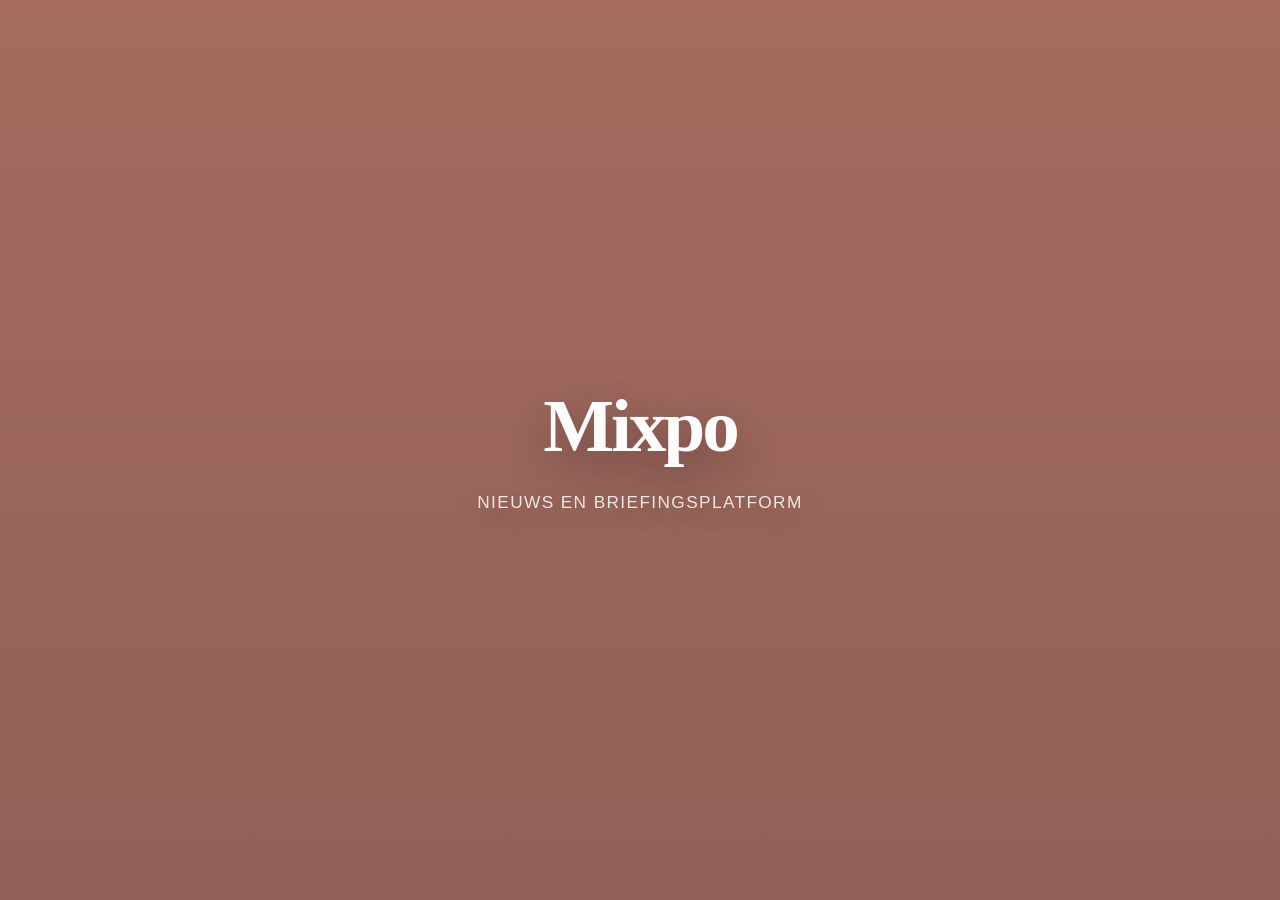
==== commit ffb31430: "Change homepage" ====
--- a/index.html
+++ b/index.html
@@ -36,27 +36,29 @@
     </video>
 </div>
 
-<div class="homepage-topbar">
-    <a class="site-logo-slot homepage-brand homepage-brand-text" href="index.html" aria-label="Home">Mixpo</a>
-    <div class="homepage-topbar-actions">
-        <a class="topbar-link login-link" href="onboarding/" data-auth-link="logged-out">Inloggen</a>
-        <button class="topbar-link topbar-link-button topbar-link-icon-button" type="button" data-auth-link="logged-in" data-dashboard-toggle aria-expanded="false" aria-controls="homepage-dashboard" aria-label="Open dashboard">
-            <span class="sr-only">Dashboard</span>
-            <span class="topbar-link-icon topbar-link-icon-dashboard" aria-hidden="true">
-                <span></span>
-                <span></span>
-                <span></span>
-                <span></span>
-            </span>
-        </button>
-        <button class="menu-toggle menu-toggle-icon-only" type="button" aria-expanded="false" aria-controls="site-menu" aria-label="Open menu" data-menu-toggle>
-            <span class="sr-only">Menu</span>
-            <span class="menu-toggle-icon menu-toggle-icon-columns" aria-hidden="true">
-                <span></span>
-                <span></span>
-                <span></span>
-            </span>
-        </button>
+<div class="homepage-topbar-shell">
+    <div class="homepage-topbar">
+        <a class="site-logo-slot homepage-brand homepage-brand-text" href="index.html" aria-label="Home">Mixpo</a>
+        <div class="homepage-topbar-actions">
+            <a class="topbar-link login-link" href="onboarding/" data-auth-link="logged-out">Inloggen</a>
+            <button class="topbar-link topbar-link-button topbar-link-icon-button" type="button" data-auth-link="logged-in" data-dashboard-toggle aria-expanded="false" aria-controls="homepage-dashboard" aria-label="Open dashboard">
+                <span class="sr-only">Dashboard</span>
+                <span class="topbar-link-icon topbar-link-icon-dashboard" aria-hidden="true">
+                    <span></span>
+                    <span></span>
+                    <span></span>
+                    <span></span>
+                </span>
+            </button>
+            <button class="menu-toggle menu-toggle-icon-only" type="button" aria-expanded="false" aria-controls="site-menu" aria-label="Open menu" data-menu-toggle>
+                <span class="sr-only">Menu</span>
+                <span class="menu-toggle-icon menu-toggle-icon-columns" aria-hidden="true">
+                    <span></span>
+                    <span></span>
+                    <span></span>
+                </span>
+            </button>
+        </div>
     </div>
 </div>
 
@@ -86,7 +88,6 @@
 
 <div class="homepage-shell">
     <main class="homepage-main">
-
         <section class="hot-topics" aria-labelledby="hot-topics-heading">
             <div class="section-atmosphere" aria-hidden="true">
                 <span class="section-smoke section-smoke-a"></span>
@@ -337,7 +338,7 @@
             </div>
         </section>
 
-        <section class="week-timeline-section legacy-homepage-block" aria-labelledby="week-timeline-heading" hidden aria-hidden="true">
+        <section class="week-timeline-section legacy-homepage-block" aria-labelledby="week-timeline-heading-old" hidden aria-hidden="true">
             <div class="section-atmosphere section-atmosphere-timeline" aria-hidden="true">
                 <span class="section-smoke section-smoke-c"></span>
                 <span class="section-smoke section-smoke-d"></span>
@@ -345,15 +346,7 @@
                 <span class="section-beam section-beam-d"></span>
             </div>
             <div class="week-timeline-sticky">
-                <div class="week-timeline-intro">
-                    <p class="eyebrow">Afgelopen week</p>
-                    <h2 id="week-timeline-heading">Van vandaag terug naar het begin van de week</h2>
-                    <p>
-                        Een omgekeerde tijdlijn die niet als slider voelt, maar als een bewegende
-                        redactiestrook: van recente urgentie terug naar waar het dossier begon te schuiven.
-                    </p>
-                </div>
-
+                <h2 id="week-timeline-heading-old" class="sr-only">Afgelopen week tijdlijn</h2>
                 <div class="week-timeline-window">
                     <div class="week-timeline-track" data-horizontal-track>
                         <article class="timeline-day timeline-day-current homepage-card-persist">
@@ -816,22 +809,139 @@
             </div>
         </section>
 
-        <footer class="homepage-footer">
-            <div>
-                <p class="eyebrow">Mixpo</p>
-                <h2>Sneller overzicht in beleid, uitvoering en bestuurlijke beweging.</h2>
-            </div>
-            <div class="homepage-footer-links">
-                <a href="index.html">Home</a>
-                <a href="briefings/">Briefings</a>
-                <a href="topics/">Thema's</a>
-                <a href="about/">Over ons</a>
-            </div>
-            <p class="homepage-footer-copy">
-                Mixpo bundelt signalen, context en snelle briefings voor professionals die verbanden willen zien
-                zonder eerst door tientallen bronnen te hoeven gaan.
-            </p>
-        </footer>
+        <section class="week-timeline-section" aria-labelledby="week-timeline-heading">
+            <div class="section-atmosphere section-atmosphere-timeline" aria-hidden="true">
+                <span class="section-smoke section-smoke-c"></span>
+                <span class="section-smoke section-smoke-d"></span>
+                <span class="section-beam section-beam-c"></span>
+                <span class="section-beam section-beam-d"></span>
+            </div>
+            <div class="week-timeline-sticky">
+                <h2 id="week-timeline-heading" class="sr-only">Afgelopen week tijdlijn</h2>
+                <div class="week-timeline-window">
+                    <div class="week-timeline-track" data-horizontal-track>
+                        <article class="timeline-day timeline-day-current homepage-card-persist">
+                            <span class="timeline-day-label">Vrijdag</span>
+                            <h3>Hot topic: coalitie, dekking en uitvoering vallen samen</h3>
+                            <p>
+                                NOS en RTL Nieuws leggen de politieke lijn bloot, terwijl beleidsduiding
+                                vooral zit in de uitvoeringsvraag.
+                            </p>
+                            <ul class="timeline-sources">
+                                <li>NOS</li>
+                                <li>RTL Nieuws</li>
+                                <li>Politico</li>
+                            </ul>
+                        </article>
+
+                        <div class="homepage-slot timeline-slot">
+                            <article class="timeline-day homepage-card-swap slot-general">
+                                <span class="timeline-day-label">Donderdag</span>
+                                <h3>Europese contouren werden binnenlands nieuws</h3>
+                                <p>
+                                    NU.nl en FD brachten het als losse ontwikkeling, maar in samenhang
+                                    werd zichtbaar dat de planning in Den Haag hierdoor opschuift.
+                                </p>
+                                <ul class="timeline-sources">
+                                    <li>NU.nl</li>
+                                    <li>FD</li>
+                                    <li>Euractiv</li>
+                                </ul>
+                            </article>
+
+                            <article class="timeline-day homepage-card-personal slot-personal">
+                                <span class="timeline-day-label">Donderdag</span>
+                                <h3>Defensie-uitgaven schuiven bij jou naar voren door NAVO- en begrotingsdruk</h3>
+                                <p>
+                                    Omdat defensie Ã©Ã©n van jouw voorkeursdossiers is, vervangt dit item
+                                    de algemene Europa-kaart in jouw volledige dashboardweergave.
+                                </p>
+                                <ul class="timeline-sources">
+                                    <li>NRC</li>
+                                    <li>Defensie</li>
+                                    <li>Politico</li>
+                                </ul>
+                            </article>
+                        </div>
+
+                        <div class="homepage-slot timeline-slot">
+                            <article class="timeline-day homepage-card-swap slot-general">
+                                <span class="timeline-day-label">Woensdag</span>
+                                <h3>Nieuwe cijfers veranderden de politieke toon van het debat</h3>
+                                <p>
+                                    Niet de cijfers zelf, maar de interpretatie ervan zorgde voor
+                                    een ander frame in media, Kamer en departementen.
+                                </p>
+                                <ul class="timeline-sources">
+                                    <li>CBS</li>
+                                    <li>de Volkskrant</li>
+                                    <li>BNR</li>
+                                </ul>
+                            </article>
+
+                            <article class="timeline-day homepage-card-personal slot-personal">
+                                <span class="timeline-day-label">Woensdag</span>
+                                <h3>Belastingmaatregelen krijgen meer gewicht door dekking, uitvoering en planning</h3>
+                                <p>
+                                    Deze plaats wordt nu gevuld met een belastingkaart omdat die themalijn
+                                    in jouw profiel belangrijker is dan de algemene cijferduiding.
+                                </p>
+                                <ul class="timeline-sources">
+                                    <li>FD</li>
+                                    <li>NOS</li>
+                                    <li>Rijksoverheid</li>
+                                </ul>
+                            </article>
+                        </div>
+
+                        <div class="homepage-slot timeline-slot">
+                            <article class="timeline-day homepage-card-swap slot-general">
+                                <span class="timeline-day-label">Dinsdag</span>
+                                <h3>Uitvoering kwam voor het eerst naar de voorgrond</h3>
+                                <p>
+                                    Een ogenschijnlijk technische update groeide uit tot kantelpunt,
+                                    omdat de gevolgen voor gemeenten en uitvoering concreter werden.
+                                </p>
+                                <ul class="timeline-sources">
+                                    <li>VNG</li>
+                                    <li>NU.nl</li>
+                                    <li>NRC</li>
+                                </ul>
+                            </article>
+
+                            <article class="timeline-day homepage-card-personal slot-personal">
+                                <span class="timeline-day-label">Dinsdag</span>
+                                <h3>Vergunningen en stikstof schuiven omhoog door regionale druk en termijnen</h3>
+                                <p>
+                                    In jouw persoonlijke stand wint deze vergunningenkaart het van de
+                                    algemene uitvoeringskaart omdat dit thema direct op jouw voorkeuren aansluit.
+                                </p>
+                                <ul class="timeline-sources">
+                                    <li>Provincies</li>
+                                    <li>BNR</li>
+                                    <li>Trouw</li>
+                                </ul>
+                            </article>
+                        </div>
+
+                        <article class="timeline-day homepage-card-persist">
+                            <span class="timeline-day-label">Maandag</span>
+                            <h3>De eerste signalen zaten nog verstopt in verspreide berichtgeving</h3>
+                            <p>
+                                Los van elkaar klein, maar samen het begin van een dossierbeweging
+                                die pas later in de week echt zichtbaar werd.
+                            </p>
+                            <ul class="timeline-sources">
+                                <li>ANP</li>
+                                <li>NOS</li>
+                                <li>EU Observer</li>
+                            </ul>
+                        </article>
+                    </div>
+                </div>
+            </div>
+        </section>
+
     </main>
 </div>
 
--- a/css/style.css
+++ b/css/style.css
@@ -17,6 +17,15 @@
     --mixpo-border: #d9e1ea;
     --mixpo-surface: #ffffff;
     --mixpo-surface-alt: #f4f6f8;
+    --fluid-min-width: 992px;
+    --fluid-max-width: 1920px;
+    --fluid-design-width: 1728;
+    --fluid-screen: clamp(var(--fluid-min-width), 100vw, var(--fluid-max-width));
+    --fluid-rem-base: clamp(15px, calc(var(--fluid-screen) / var(--fluid-design-width) * 16), 18px);
+}
+
+html {
+    font-size: var(--fluid-rem-base);
 }
 
 * {
@@ -30,10 +39,14 @@
     color: var(--mixpo-ink);
 }
 
+body.homepage {
+    overflow: hidden;
+}
+
 main {
-    max-width: 1100px;
+    max-width: 68.75rem;
     margin: 0 auto;
-    padding: 40px;
+    padding: 2.5rem;
 }
 
 /* ===== Header / Navigation ===== */
@@ -474,11 +487,20 @@
 }
 
 .homepage-shell {
-    max-width: 1280px;
-    padding: 84px 40px 72px;
+    position: fixed;
+    top: 6rem;
+    left: 0;
+    right: 0;
+    bottom: 0;
+    width: min(calc(100% - 1rem), 110rem);
+    margin: 0 auto;
+    padding: 1rem 1rem 4rem;
     display: flex;
-    gap: 24px;
+    gap: 1.5rem;
     align-items: flex-start;
+    overflow-y: auto;
+    overflow-x: hidden;
+    scrollbar-gutter: stable;
     transition: transform 0.68s cubic-bezier(0.22, 1, 0.36, 1), opacity 0.68s ease, filter 0.68s ease;
 }
 
@@ -487,10 +509,14 @@
     min-width: 0;
     display: grid;
     gap: 36px;
+    width: 100%;
+    max-width: none;
+    margin: 0;
+    padding: 0;
 }
 
 body.dashboard-open .homepage-shell,
-body.dashboard-open .homepage-topbar {
+body.dashboard-open .homepage-topbar-shell {
     transform: translateX(-84px);
 }
 
@@ -510,7 +536,7 @@
 }
 
 body.dashboard-expanded .homepage-shell,
-body.dashboard-expanded .homepage-topbar {
+body.dashboard-expanded .homepage-topbar-shell {
     transform: none;
 }
 
@@ -526,8 +552,8 @@
 }
 
 .site-theme main {
-    max-width: 1280px;
-    padding: 150px 40px 56px;
+    max-width: 110rem;
+    padding: 8.25rem 1rem 3.5rem;
     position: relative;
     z-index: 1;
 }
@@ -1151,6 +1177,7 @@
 .hot-topics-rotator [data-hot-topic-slide] {
     position: absolute;
     inset: 0;
+    display: none;
     opacity: 0;
     visibility: hidden;
     pointer-events: none;
@@ -1159,6 +1186,7 @@
 }
 
 .hot-topics-rotator [data-hot-topic-slide].is-active {
+    display: grid;
     opacity: 1;
     visibility: visible;
     pointer-events: auto;
@@ -2042,13 +2070,13 @@
 .policy-pagination-button,
 .policy-page-button {
     min-width: 52px;
-    min-height: 40px;
-    padding: 0 16px;
+    min-height: 32px;
+    padding: 0 14px;
     border-radius: 0;
     border: 1px solid rgba(255, 255, 255, 0.08);
     background: rgba(255, 255, 255, 0.035);
     color: #edf3fb;
-    font-size: 1rem;
+    font-size: 0.95rem;
     font-weight: 600;
     letter-spacing: -0.02em;
     backdrop-filter: none;
@@ -2077,7 +2105,7 @@
 
 .policy-library-sidebar {
     position: sticky;
-    top: 116px;
+    top: 100px;
     display: grid;
     gap: 16px;
 }
@@ -2224,17 +2252,17 @@
     position: relative;
     margin-bottom: 0;
     isolation: isolate;
-    padding: 18px 0 10px;
+    padding: 12px 0 28px;
 }
 
 .week-timeline-sticky {
     position: sticky;
     top: 0;
-    min-height: 100vh;
+    min-height: auto;
     display: grid;
     align-content: center;
-    gap: 24px;
-    padding: 28px 0;
+    gap: 0;
+    padding: 12px 0 0;
 }
 
 .week-timeline-intro {
@@ -2263,15 +2291,13 @@
 
 .week-timeline-window {
     overflow: hidden;
-    border-block: 1px solid rgba(255, 255, 255, 0.22);
-    padding: 34px 26px 30px;
+    border-block: 1px solid rgba(255, 255, 255, 0.14);
+    padding: 28px 0 22px;
     position: relative;
     z-index: 1;
-    border-radius: 20px;
-    background:
-        radial-gradient(circle at top left, rgba(255, 255, 255, 0.08), transparent 26%),
-        linear-gradient(180deg, rgba(100, 113, 136, 0.38) 0%, rgba(60, 73, 94, 0.28) 100%);
-    box-shadow: inset 0 1px 0 rgba(255, 255, 255, 0.18), var(--home-surface-shadow);
+    border-radius: 0;
+    background: transparent;
+    box-shadow: none;
 }
 
 .week-timeline-window::before {
@@ -2281,7 +2307,7 @@
     right: 0;
     top: 50%;
     height: 1px;
-    background: linear-gradient(90deg, rgba(32, 45, 66, 0.04) 0%, rgba(32, 45, 66, 0.14) 50%, rgba(32, 45, 66, 0.04) 100%);
+    background: linear-gradient(90deg, rgba(214, 222, 234, 0.02) 0%, rgba(214, 222, 234, 0.18) 50%, rgba(214, 222, 234, 0.02) 100%);
     transform: translateY(-50%);
 }
 
@@ -2292,7 +2318,7 @@
     left: -18%;
     width: 22%;
     height: 2px;
-    background: linear-gradient(90deg, transparent 0%, rgba(32, 45, 66, 0.12) 50%, transparent 100%);
+    background: linear-gradient(90deg, transparent 0%, rgba(199, 127, 109, 0.22) 50%, transparent 100%);
     transform: translateY(-50%);
     animation: timelinePulse 7.5s ease-in-out infinite;
     z-index: 0;
@@ -2304,6 +2330,7 @@
     width: max-content;
     will-change: transform;
     align-items: flex-start;
+    padding: 0 2px;
 }
 
 .timeline-day {
@@ -2745,16 +2772,25 @@
     display: block;
 }
 
+.homepage-topbar-shell {
+    position: fixed;
+    top: 0;
+    left: 0;
+    right: 0;
+    z-index: 60;
+    padding: 1.125rem 2rem;
+    min-height: 6rem;
+    box-sizing: border-box;
+}
+
 .homepage-topbar {
-    position: fixed;
-    top: 24px;
-    left: 32px;
-    right: 32px;
+    position: relative;
+    margin: 0;
     z-index: 60;
     display: flex;
     align-items: flex-start;
     justify-content: space-between;
-    gap: 20px;
+    gap: 1.25rem;
     pointer-events: none;
 }
 
@@ -2870,18 +2906,19 @@
     gap: 12px;
 }
 
-.topbar-link {
+.homepage .topbar-link,
+.site-theme .topbar-link {
     display: inline-flex;
     align-items: center;
     justify-content: center;
-    min-height: 56px;
-    padding: 0 24px;
-    border-radius: 18px;
+    min-height: 48px;
+    padding: 0 18px;
+    border-radius: 0;
     border: 1px solid rgba(199, 127, 109, 0.2);
     background: linear-gradient(180deg, rgba(32, 41, 56, 0.9) 0%, rgba(18, 25, 36, 0.92) 100%);
     color: #f8ede7;
     text-decoration: none;
-    font-size: 0.92rem;
+    font-size: 0.85rem;
     letter-spacing: 0.06em;
     text-transform: uppercase;
     box-shadow: inset 0 1px 0 rgba(255, 255, 255, 0.06), 0 14px 30px rgba(2, 6, 15, 0.18);
@@ -2903,9 +2940,11 @@
     box-shadow: 0 18px 34px rgba(84, 43, 34, 0.22);
 }
 
-.topbar-link-icon-button {
-    min-width: 56px;
-    width: 56px;
+.homepage .topbar-link-icon-button,
+.site-theme .topbar-link-icon-button {
+    min-width: 48px;
+    width: 48px;
+    height: 48px;
     padding: 0;
 }
 
@@ -2928,25 +2967,28 @@
     opacity: 0.94;
 }
 
-.menu-toggle {
+.homepage .menu-toggle,
+.site-theme .menu-toggle {
     display: inline-flex;
     align-items: center;
     gap: 14px;
-    min-height: 56px;
-    padding: 10px 14px 10px 18px;
+    min-height: 48px;
+    padding: 8px 12px 8px 14px;
     border: 1px solid rgba(199, 127, 109, 0.24);
     color: #fff5f1;
     cursor: pointer;
     font: inherit;
-    border-radius: 18px;
+    border-radius: 0;
     box-shadow: inset 0 1px 0 rgba(255, 255, 255, 0.06), 0 14px 30px rgba(2, 6, 15, 0.18);
     backdrop-filter: blur(12px);
     -webkit-backdrop-filter: blur(12px);
 }
 
-.menu-toggle-icon-only {
-    min-width: 56px;
-    width: 56px;
+.homepage .menu-toggle-icon-only,
+.site-theme .menu-toggle-icon-only {
+    min-width: 48px;
+    width: 48px;
+    height: 48px;
     padding: 0;
     justify-content: center;
     gap: 0;
@@ -3143,6 +3185,38 @@
     background: linear-gradient(180deg, rgba(11, 15, 22, 0.48) 0%, rgba(11, 15, 22, 0.78) 100%);
     border: 1px solid rgba(255, 255, 255, 0.06);
     box-shadow: 0 16px 30px rgba(2, 6, 15, 0.18);
+}
+
+.site-theme .hero {
+    padding: 52px 56px;
+    border-radius: 18px;
+}
+
+.site-theme .feature-grid {
+    grid-template-columns: repeat(auto-fit, minmax(17rem, 1fr));
+    gap: 24px;
+}
+
+.site-theme .about-grid {
+    grid-template-columns: repeat(auto-fit, minmax(18rem, 1fr));
+    gap: 24px;
+}
+
+.site-theme .features,
+.site-theme .about-grid,
+.site-theme .how-it-works,
+.site-theme .cta {
+    margin-bottom: 32px;
+}
+
+.site-theme .feature,
+.site-theme .about-card {
+    padding: 26px;
+    border-radius: 16px;
+}
+
+.site-theme .cta {
+    padding: 42px 48px;
 }
 
 .site-theme .hero,
@@ -3546,7 +3620,7 @@
 /* ===== Notion-Like Library Overrides ===== */
 
 .policy-library {
-    padding: 8px 0 0;
+    padding: 10px 0 0;
     border: 0;
     border-radius: 0;
     background: transparent;
@@ -3581,8 +3655,8 @@
 }
 
 .policy-library-layout {
-    grid-template-columns: minmax(0, 1fr) 228px;
-    gap: 56px;
+    grid-template-columns: minmax(0, 1fr) 13rem;
+    gap: 2.25rem;
 }
 
 .policy-library-main,
@@ -3604,8 +3678,8 @@
 .policy-library-grid {
     width: 100%;
     grid-template-columns: repeat(3, minmax(0, 1fr));
-    column-gap: 34px;
-    row-gap: 38px;
+    column-gap: 1.75rem;
+    row-gap: 2.25rem;
 }
 
 .policy-card {
@@ -3700,9 +3774,9 @@
 }
 
 .policy-library-sidebar {
-    top: 120px;
-    gap: 14px;
-    padding-left: 56px;
+    top: 6.25rem;
+    gap: 0.875rem;
+    padding-left: 1.75rem;
 }
 
 .policy-filter-intro {
@@ -3768,7 +3842,10 @@
 }
 
 .hot-topics {
-    padding: 6px 0 12px;
+    width: 100%;
+    max-width: 102rem;
+    margin: 0 auto;
+    padding: 0 0 1rem;
     border: 0;
     border-radius: 0;
     background: transparent;
@@ -3782,12 +3859,12 @@
 }
 
 .hot-topics-heading {
-    margin-bottom: 10px;
+    margin-bottom: 0.9rem;
 }
 
 .hot-topics-grid-quad {
-    grid-template-columns: minmax(0, 1.05fr) minmax(250px, 0.72fr);
-    gap: 16px;
+    grid-template-columns: 1fr;
+    gap: 0;
 }
 
 
@@ -3796,7 +3873,7 @@
 .hot-topics-rotator .hot-topic,
 .hot-topics-rotator .hot-topic-slot,
 .hot-topics-rotator .hot-topic-slot .hot-topic {
-    min-height: 220px;
+    min-height: 25.75rem;
 }
 
 .homepage-slot.hot-topic-slot {
@@ -3817,11 +3894,11 @@
 }
 
 .hot-topics-rotator {
-    min-height: 220px;
+    min-height: 25.75rem;
 }
 
 .hot-topics-dots {
-    margin-top: 12px;
+    margin-top: 1rem;
 }
 
 .hot-topic {
@@ -3841,30 +3918,41 @@
     box-shadow: 0 18px 34px rgba(3, 8, 18, 0.12);
 }
 
+.hot-topic.hot-topic-featured-image {
+    border: 1px solid rgba(255, 255, 255, 0.08) !important;
+    background:
+        linear-gradient(180deg, rgba(255, 255, 255, 0.06) 0%, rgba(255, 255, 255, 0.025) 100%),
+        rgba(78, 88, 108, 0.28) !important;
+    box-shadow: 0 10px 22px rgba(3, 8, 18, 0.08) !important;
+}
+
 .hot-topic-featured-image {
     display: grid;
-    grid-template-columns: minmax(0, 1.08fr) minmax(240px, 0.82fr);
-    gap: 12px;
-    align-items: start;
+    grid-template-columns: minmax(0, 1.08fr) minmax(31rem, 0.92fr);
+    gap: 2rem;
+    align-items: stretch;
+    padding: 1.25rem 1.45rem 1.35rem;
+    border-radius: 0;
 }
 
 .hot-topics-rotator .hot-topics-grid {
-    min-height: 340px;
+    min-height: 25.75rem;
 }
 
 .hot-topics-rotator [data-hot-topic-slide] {
-    min-height: 340px;
+    min-height: 25.75rem;
 }
 
 .hot-topic-copy-panel {
-    padding: 2px 0 0;
+    padding: 0.25rem 0 0;
     border: 0;
     border-radius: 0;
     background: none;
+    min-height: 23.25rem;
 }
 
 .hot-topic-figure {
-    height: 280px;
+    height: 23.25rem;
     border-radius: 0;
     overflow: hidden;
     background: rgba(14, 19, 28, 0.3);
@@ -3878,13 +3966,14 @@
 }
 
 .hot-topic.hot-topic-featured-image h3 {
-    font-size: clamp(1.35rem, 1.7vw, 1.75rem);
-    line-height: 1.08;
+    font-size: clamp(1.95rem, 2.25vw, 2.7rem);
+    line-height: 1.02;
 }
 
 .hot-topic.hot-topic-featured-image .hot-topic-summary {
-    max-width: 28rem;
-    font-size: 0.92rem;
+    max-width: 42rem;
+    font-size: 1.05rem;
+    line-height: 1.56;
 }
 
 .hot-topic-slot .hot-topic,
@@ -3958,18 +4047,18 @@
 }
 
 .hot-topic-featured-image {
-    grid-template-columns: minmax(0, 1.02fr) minmax(300px, 0.78fr);
-    gap: 18px;
-    padding: 16px 18px;
-    align-items: start;
+    grid-template-columns: minmax(0, 1.08fr) minmax(31rem, 0.92fr);
+    gap: 2rem;
+    padding: 1.25rem 1.45rem 1.35rem;
+    align-items: stretch;
 }
 
 .hot-topic-copy-panel {
-    display: grid;
-    grid-template-rows: auto auto minmax(0, 1fr) auto;
-    align-content: start;
-    min-height: 280px;
-    padding: 2px 0 0;
+    display: flex;
+    flex-direction: column;
+    align-items: flex-start;
+    min-height: 23.25rem;
+    padding: 0;
 }
 
 .hot-topic.hot-topic-featured-image .hot-topic-meta {
@@ -4003,22 +4092,27 @@
 
 .hot-topic.hot-topic-featured-image h3 {
     margin: 0;
-    max-width: 24ch;
+    max-width: 17ch;
 }
 
 .hot-topic.hot-topic-featured-image .hot-topic-summary {
-    max-width: 31rem;
+    max-width: 36rem;
     margin: 0;
     align-self: start;
+    font-size: 0.98rem;
+    line-height: 1.48;
 }
 
 .hot-topic-featured-actions {
     position: static;
-    margin-top: 14px;
-    align-self: end;
+    margin-top: auto;
+    padding-top: 1rem;
+    align-self: flex-start;
 }
 
 .hot-topic.hot-topic-featured-image .hot-topic-featured-actions a {
+    display: inline-flex;
+    align-items: center;
     padding: 0;
     border: 0;
     background: none;
@@ -4026,6 +4120,7 @@
     box-shadow: none;
     border-bottom: 2px solid var(--source-accent);
     line-height: 1.2;
+    white-space: nowrap;
 }
 
 .hot-topic.hot-topic-featured-image .hot-topic-featured-actions a:hover {
@@ -4042,7 +4137,7 @@
 .hot-topic-figure img {
     width: 100%;
     height: 100%;
-    min-height: 280px;
+    min-height: 23.25rem;
     object-fit: cover;
 }
 
@@ -4154,11 +4249,11 @@
 .hot-topics-rotator,
 .hot-topics-rotator .hot-topics-grid,
 .hot-topics-rotator [data-hot-topic-slide] {
-    min-height: 340px !important;
+    min-height: 25.75rem !important;
 }
 
 .hot-topic-figure {
-    height: 280px;
+    height: 23.25rem;
 }
 
 /* ===== Responsive ===== */
@@ -4188,8 +4283,14 @@
     }
 
     .homepage-shell {
-        padding: 24px;
-        padding-top: 82px;
+        top: 92px;
+        width: 100%;
+        padding: 24px 24px 48px;
+    }
+
+    .homepage-topbar-shell {
+        padding: 18px 24px 16px;
+        min-height: 92px;
     }
 
     .homepage-main {
@@ -4197,6 +4298,7 @@
     }
 
     .site-theme main {
+        max-width: 100%;
         padding: 132px 24px 48px;
     }
 
@@ -4222,7 +4324,7 @@
     }
 
     body.dashboard-expanded .homepage-shell,
-    body.dashboard-expanded .homepage-topbar {
+    body.dashboard-expanded .homepage-topbar-shell {
         transform: none;
     }
 
@@ -4301,6 +4403,12 @@
     .floating-feed-panel {
         right: 20px;
         bottom: 96px;
+    }
+}
+
+@media (max-width: 991px) {
+    html {
+        font-size: 16px;
     }
 }
 
@@ -4312,16 +4420,18 @@
         padding-right: 20px;
     }
 
+    .homepage-topbar-shell {
+        padding: 18px 20px 16px;
+        min-height: 92px;
+    }
+
     .homepage-topbar {
-        top: 18px;
-        left: 20px;
-        right: 20px;
         gap: 12px;
         align-items: stretch;
     }
 
     body.dashboard-open .homepage-shell,
-    body.dashboard-open .homepage-topbar {
+    body.dashboard-open .homepage-topbar-shell {
         transform: none;
     }
 
@@ -4598,7 +4708,8 @@
     }
 
     .homepage-shell {
-        padding-top: 76px;
+        top: 92px;
+        padding-top: 24px;
     }
 
     .hero-home h2 {
